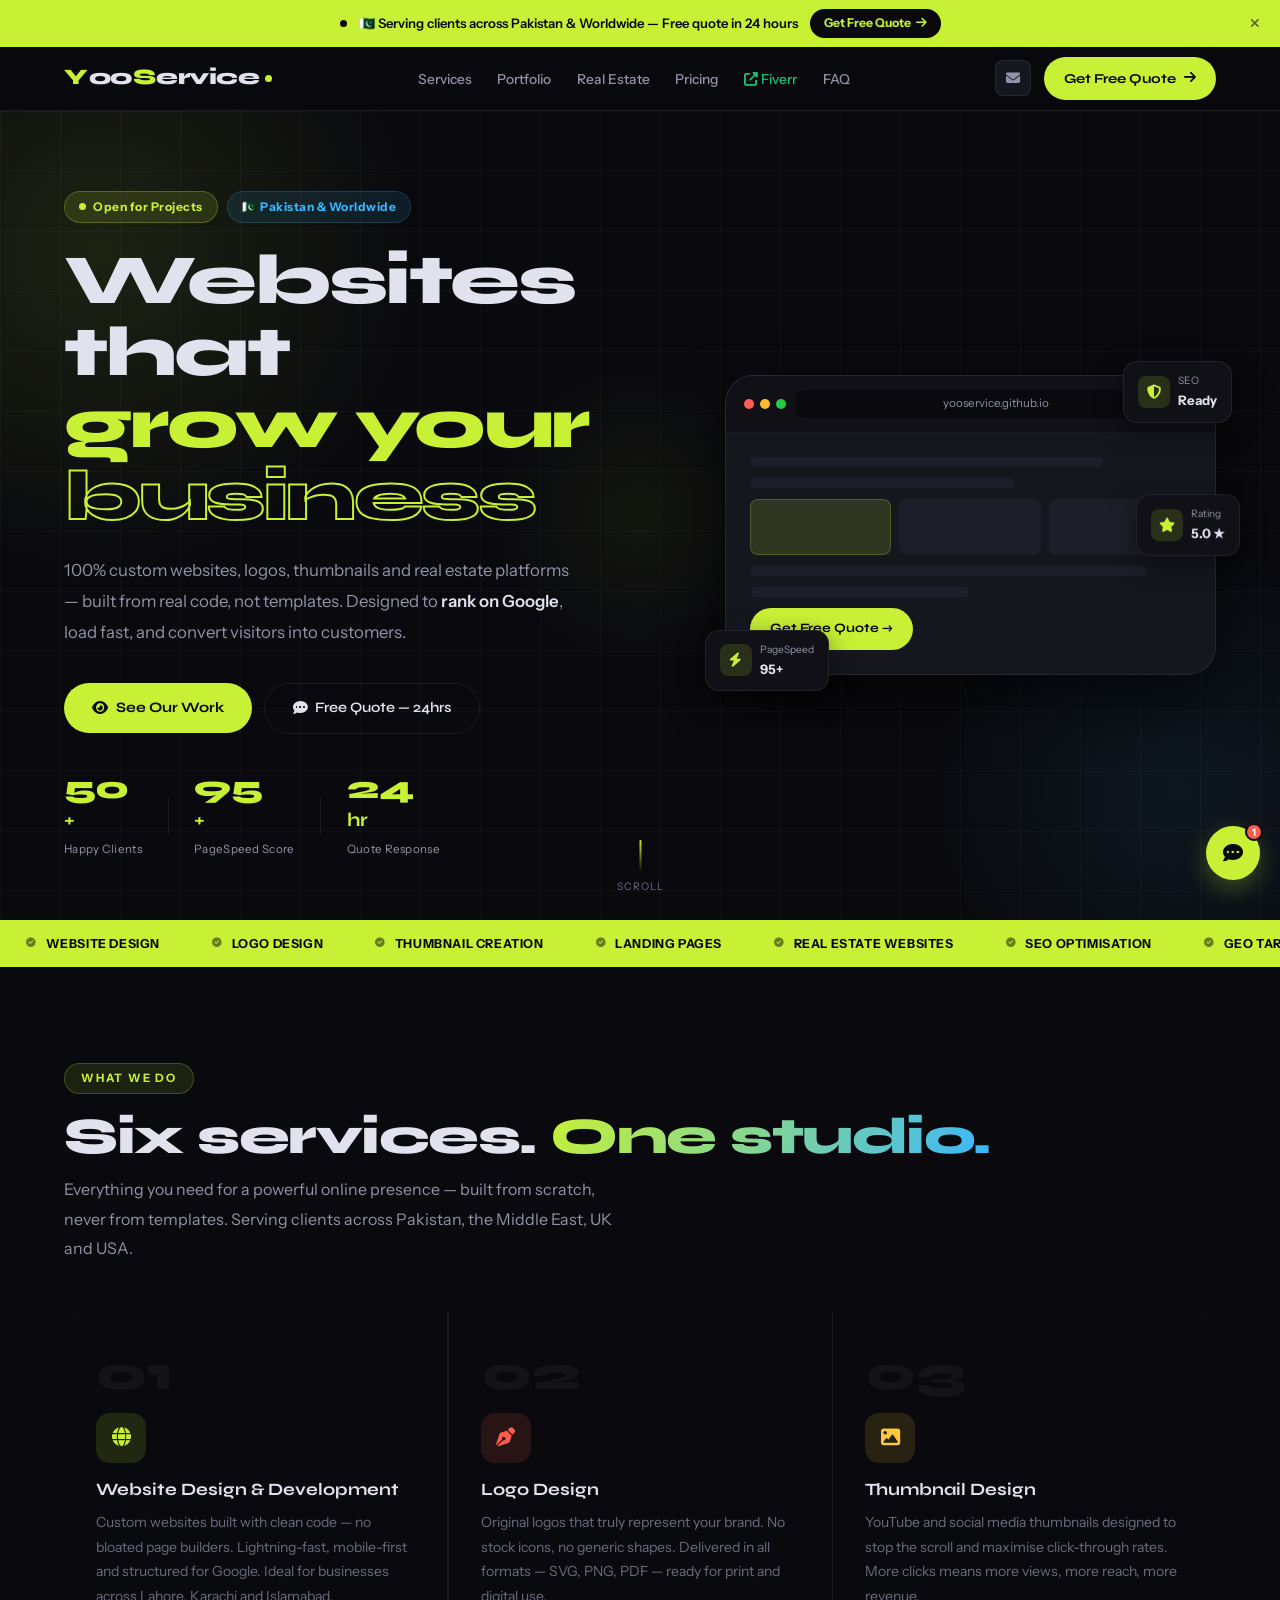
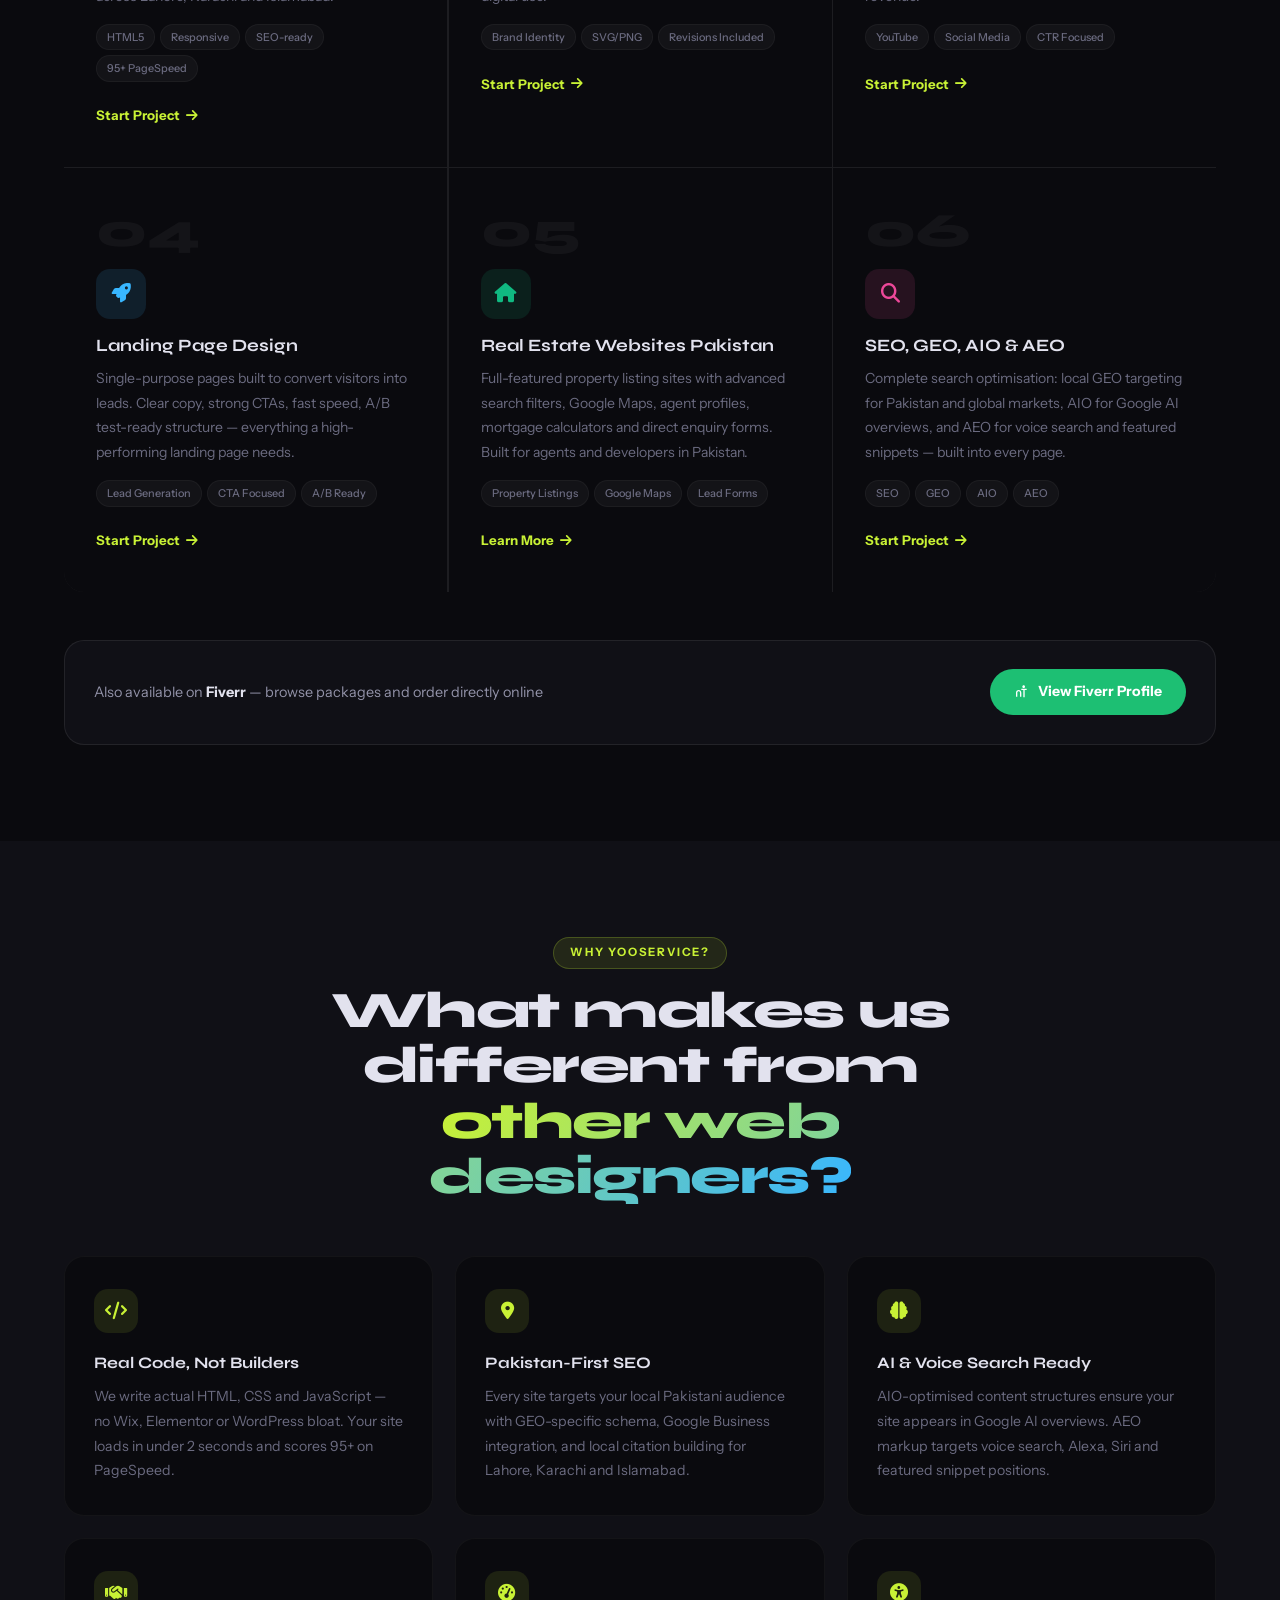
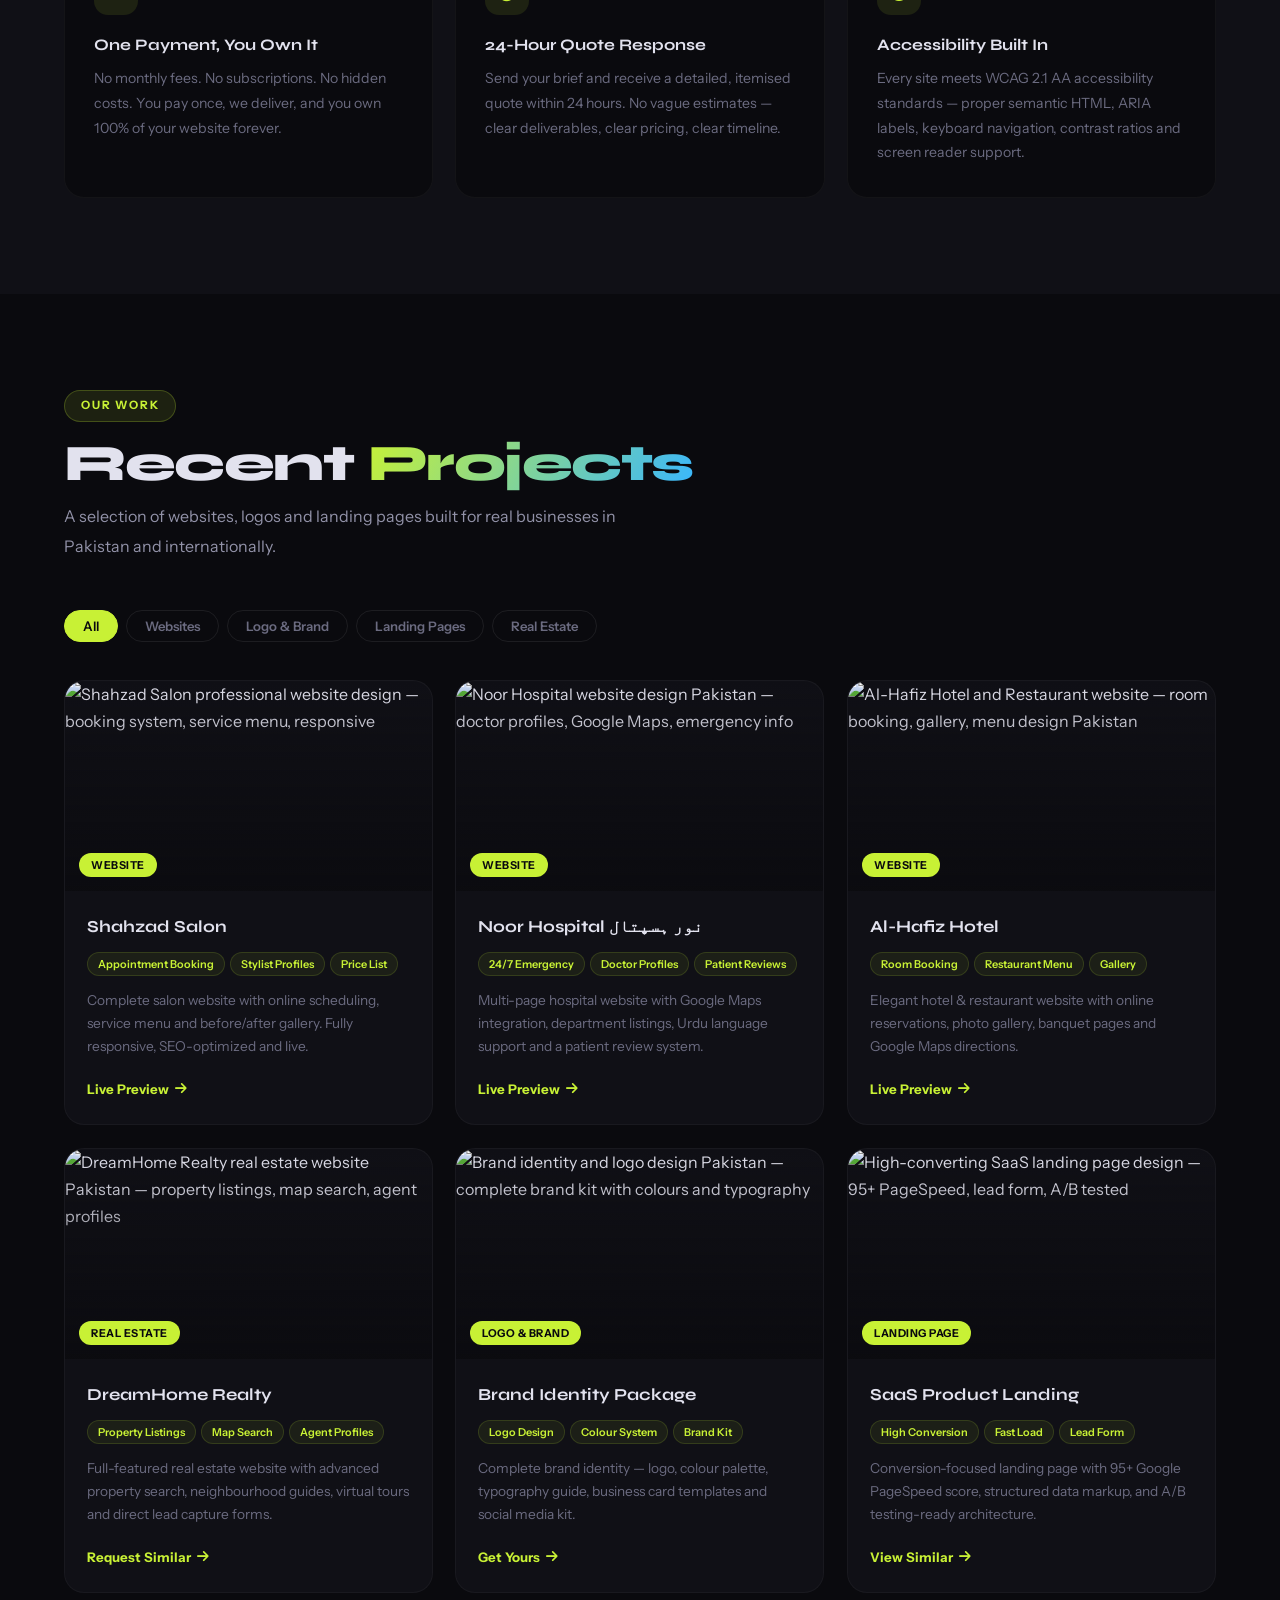
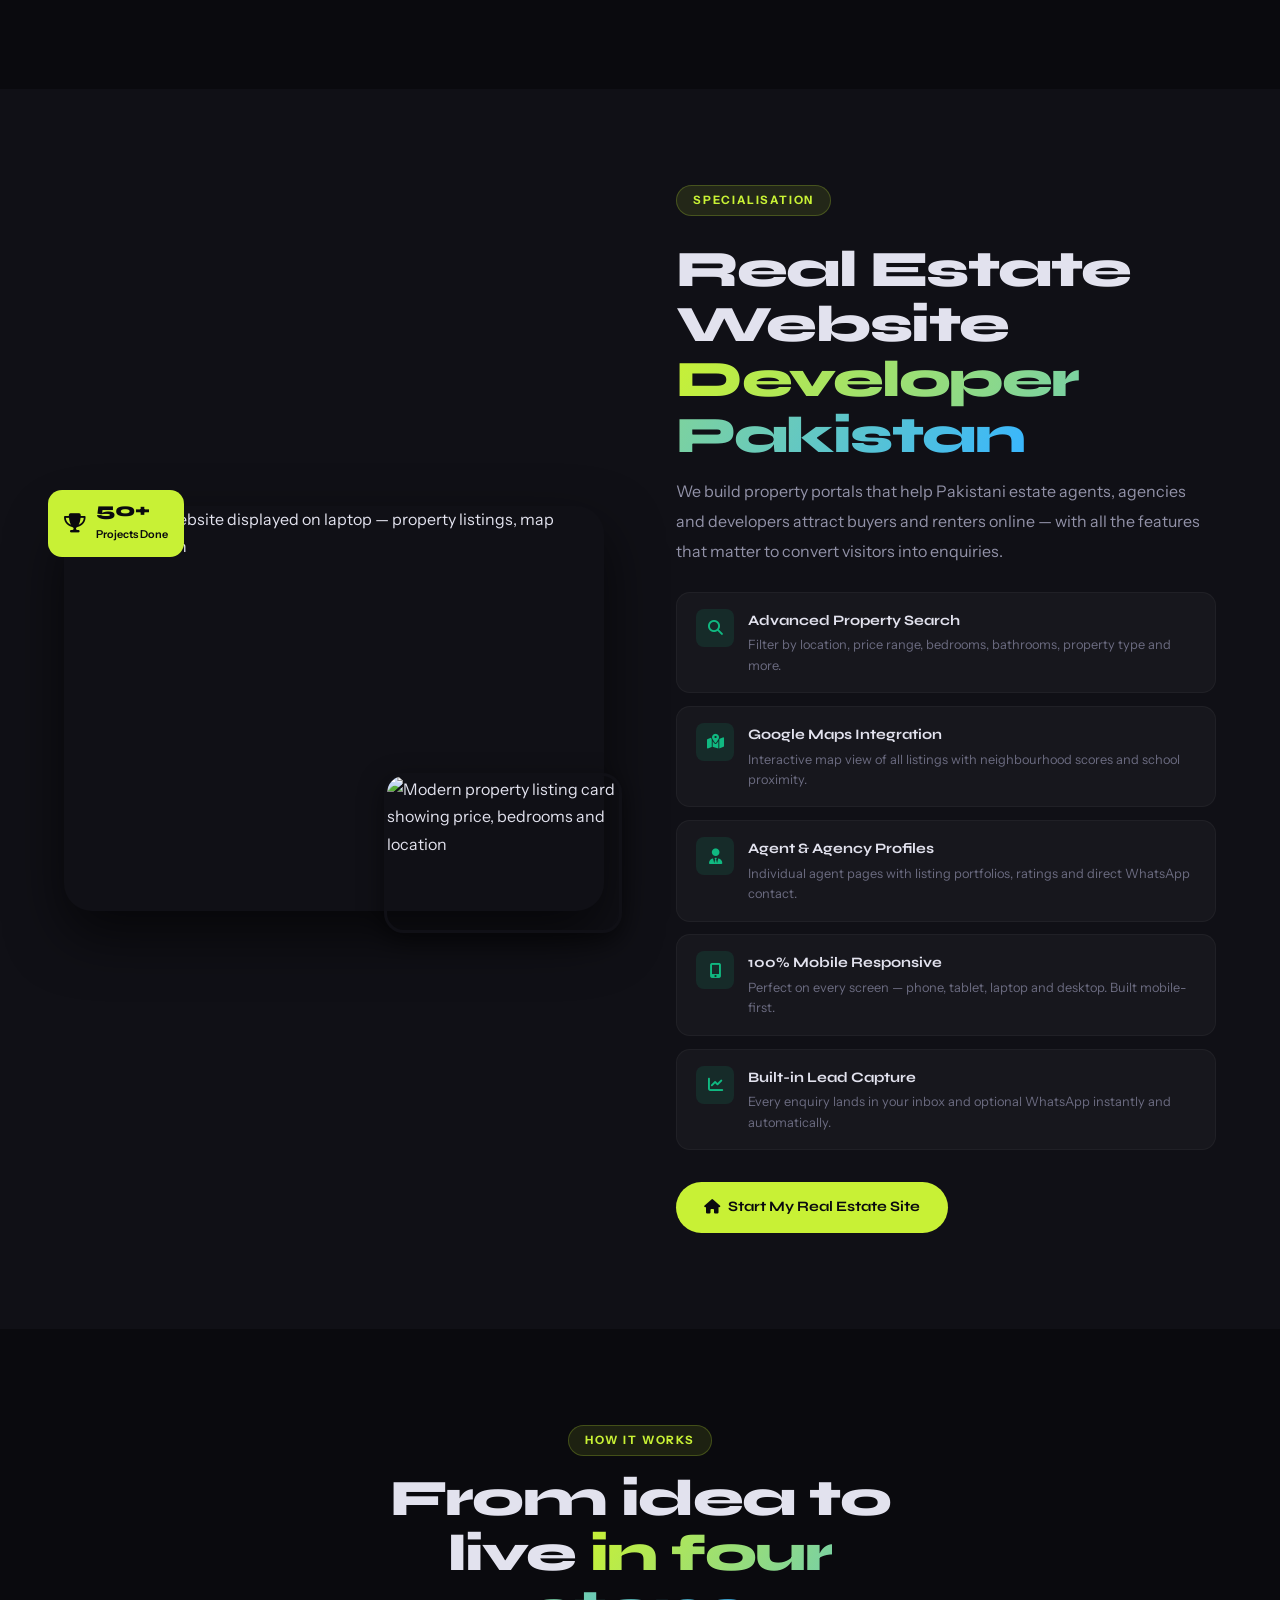
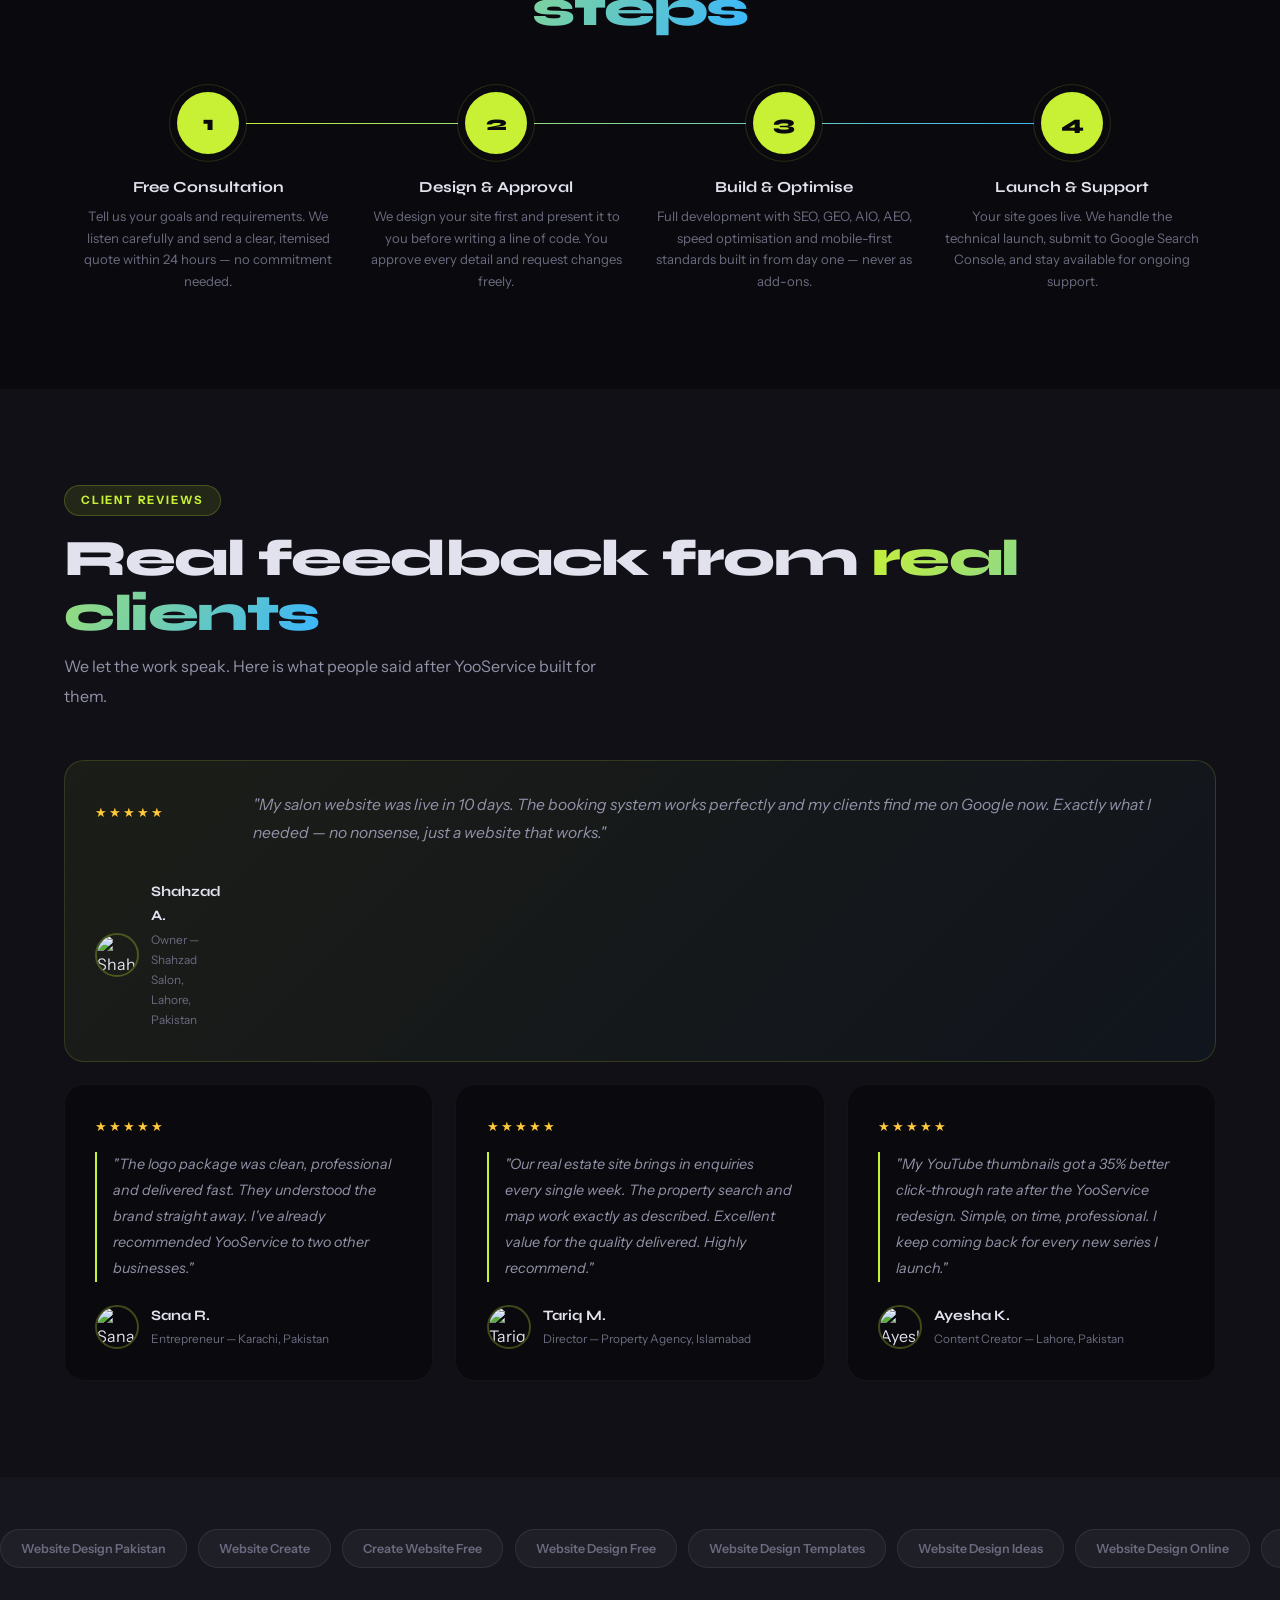
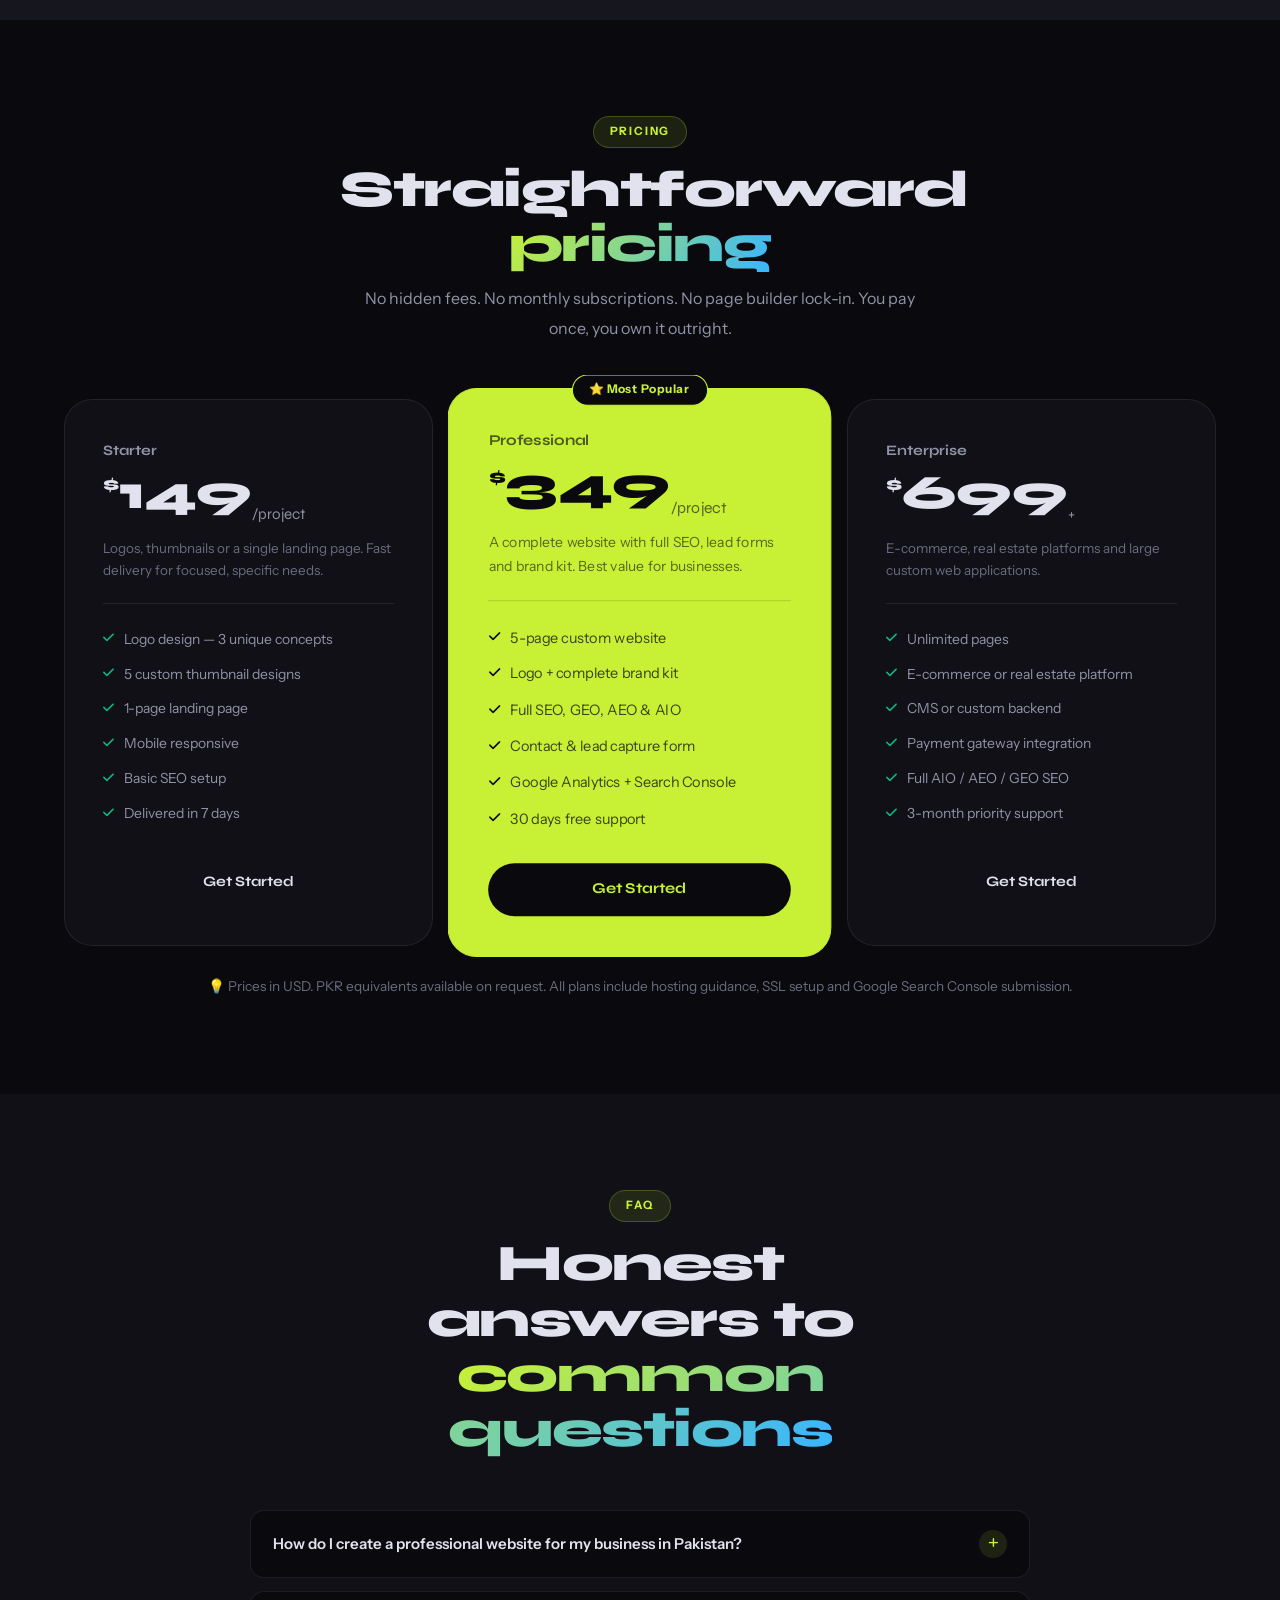
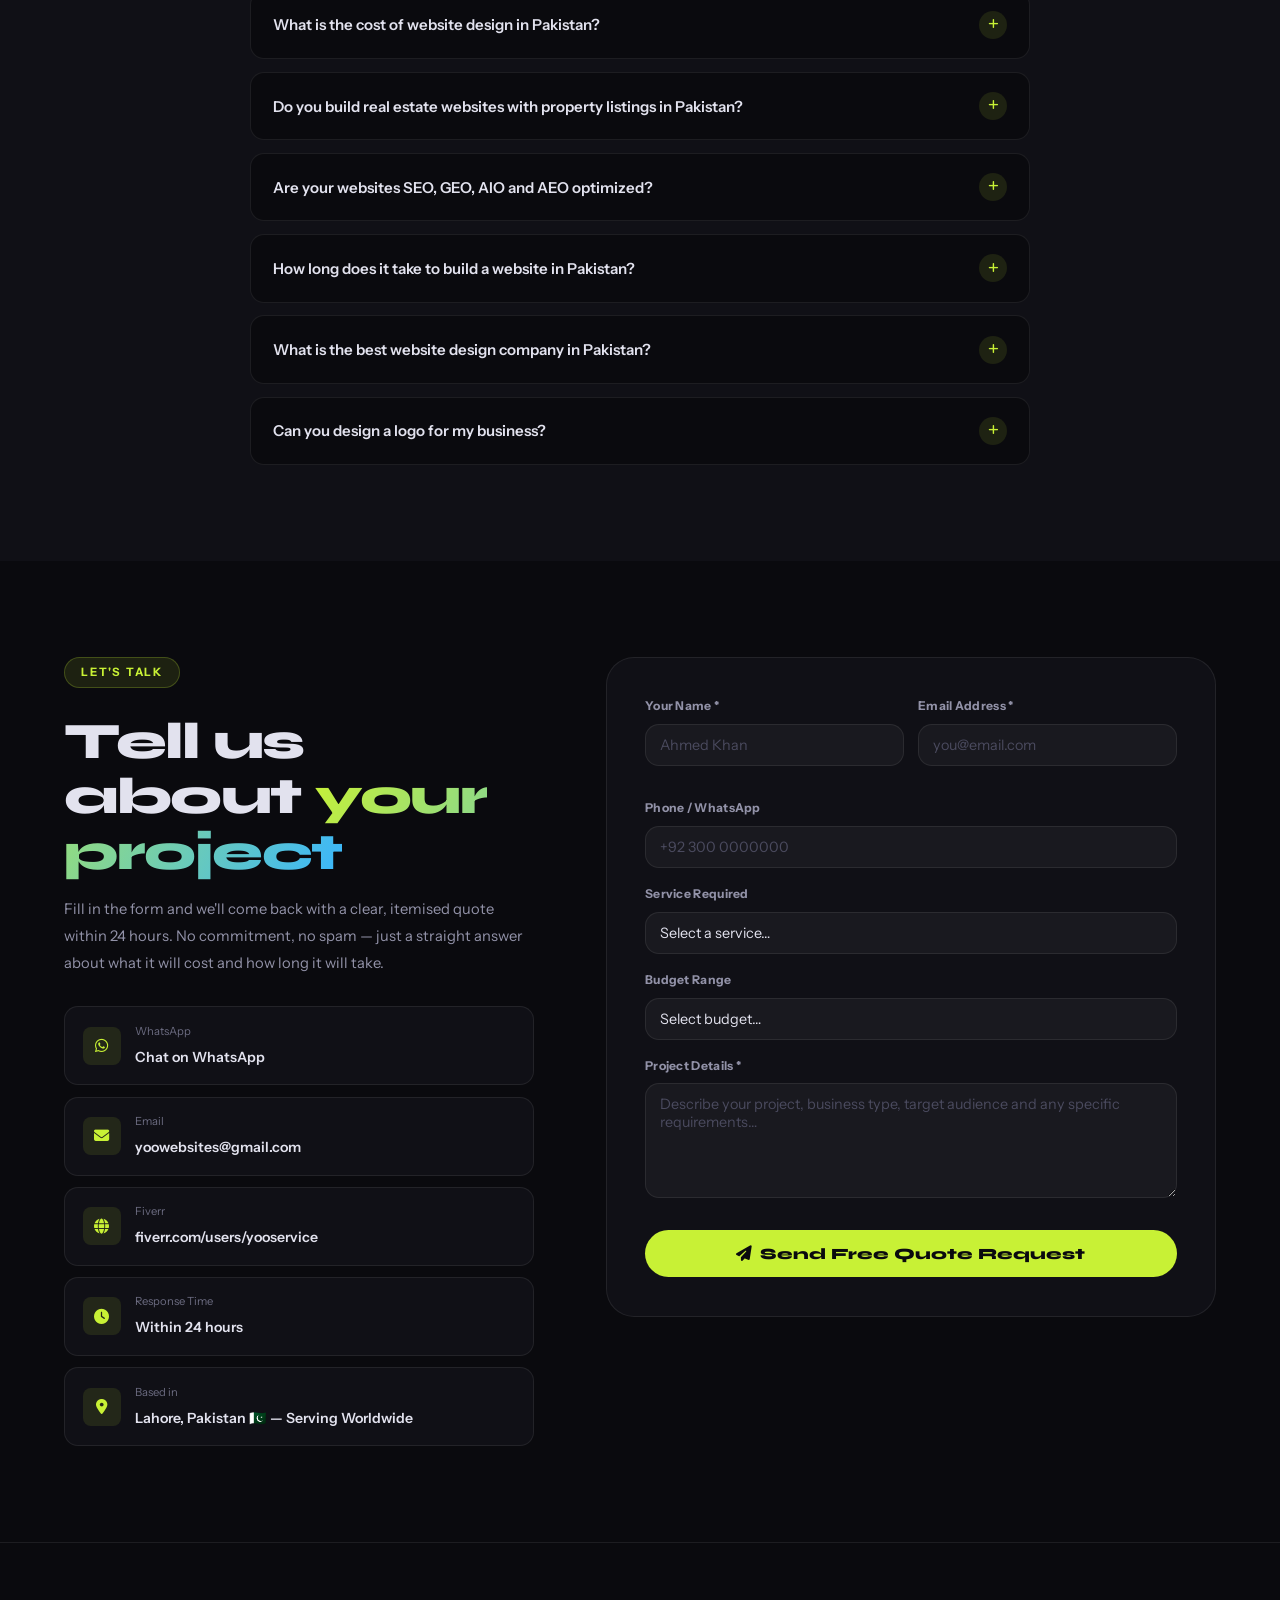
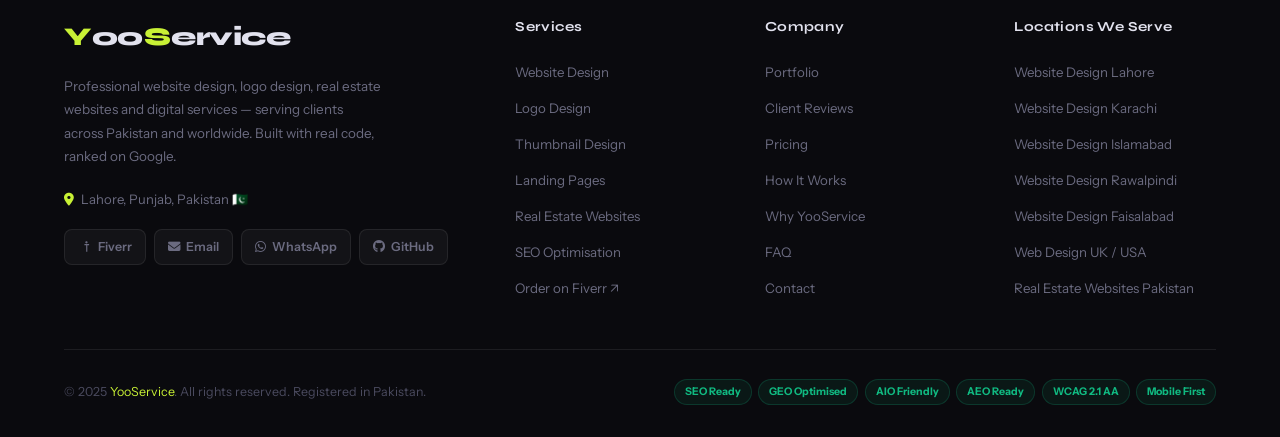
==== index.html @ f8520943 "Add files via upload" ====
<!DOCTYPE html>
<html lang="en" dir="ltr" prefix="og: https://ogp.me/ns#">
<head>
<meta charset="UTF-8"/>
<meta name="viewport" content="width=device-width,initial-scale=1.0,viewport-fit=cover"/>
<meta http-equiv="X-UA-Compatible" content="IE=edge"/>
<meta http-equiv="Content-Security-Policy" content="upgrade-insecure-requests"/>

<!-- ═══ PRIMARY SEO ═══ -->
<title>YooService | Website Design, Logo Design & Real Estate Websites Pakistan</title>
<meta name="title" content="YooService | Website Design, Logo Design & Real Estate Websites Pakistan"/>
<meta name="description" content="YooService builds 100% custom websites, logos, thumbnails, landing pages and real estate platforms in Pakistan. SEO-ready, mobile-first, Google PageSpeed 95+. Free quote within 24 hours."/>
<meta name="keywords" content="website design Pakistan,website design Lahore,website design Karachi,website design Islamabad,logo design Pakistan,real estate website developer Pakistan,landing page design,thumbnail design,SEO services Pakistan,GEO targeting,AEO optimization,AIO content,web developer Pakistan,affordable website design,professional website Pakistan,create website Pakistan"/>
<meta name="robots" content="index,follow,max-image-preview:large,max-snippet:-1,max-video-preview:-1"/>
<meta name="author" content="YooService"/>
<meta name="publisher" content="YooService"/>
<meta name="theme-color" content="#0a0a0e"/>
<meta name="color-scheme" content="dark"/>
<meta name="rating" content="general"/>
<meta name="revisit-after" content="7 days"/>
<meta name="language" content="English"/>
<meta name="copyright" content="YooService 2025"/>
<meta name="category" content="Web Design, Digital Services"/>
<meta name="classification" content="Business"/>
<meta name="coverage" content="Worldwide"/>
<meta name="distribution" content="Global"/>
<meta name="target" content="all"/>
<meta name="HandheldFriendly" content="True"/>
<meta name="MobileOptimized" content="320"/>

<!-- ═══ GEO META ═══ -->
<meta name="geo.region" content="PK-PB"/>
<meta name="geo.placename" content="Lahore, Punjab, Pakistan"/>
<meta name="geo.position" content="31.5204;74.3587"/>
<meta name="ICBM" content="31.5204,74.3587"/>
<meta name="DC.title" content="YooService — Website Design & Digital Services Pakistan"/>

<!-- ═══ CANONICAL & HREFLANG ═══ -->
<link rel="canonical" href="https://yooservice.github.io/"/>
<link rel="alternate" hreflang="en" href="https://yooservice.github.io/"/>
<link rel="alternate" hreflang="x-default" href="https://yooservice.github.io/"/>

<!-- ═══ OPEN GRAPH ═══ -->
<meta property="og:type" content="website"/>
<meta property="og:url" content="https://yooservice.github.io/"/>
<meta property="og:site_name" content="YooService"/>
<meta property="og:title" content="YooService | Custom Website Design & Real Estate Websites Pakistan"/>
<meta property="og:description" content="100% custom websites, logos, landing pages and real estate platforms. SEO + GEO + AIO + AEO ready. Trusted by 50+ clients across Pakistan & worldwide. Free quote in 24 hrs."/>
<meta property="og:image" content="https://yooservice.github.io/img/og-image.jpg"/>
<meta property="og:image:width" content="1200"/>
<meta property="og:image:height" content="630"/>
<meta property="og:image:alt" content="YooService — Professional Web Design Pakistan"/>
<meta property="og:locale" content="en_US"/>
<meta property="og:locale:alternate" content="ur_PK"/>

<!-- ═══ TWITTER CARD ═══ -->
<meta name="twitter:card" content="summary_large_image"/>
<meta name="twitter:site" content="@yooservice"/>
<meta name="twitter:creator" content="@yooservice"/>
<meta name="twitter:title" content="YooService | Website & Logo Design Pakistan"/>
<meta name="twitter:description" content="100% custom websites, logos, real estate platforms. SEO-ready, mobile-first, fast. Free quote in 24 hrs."/>
<meta name="twitter:image" content="https://yooservice.github.io/img/og-image.jpg"/>

<!-- ═══ PWA / MANIFEST ═══ -->
<link rel="manifest" href="manifest.json"/>
<link rel="apple-touch-icon" href="img/icon-192.png"/>
<meta name="apple-mobile-web-app-capable" content="yes"/>
<meta name="apple-mobile-web-app-status-bar-style" content="black-translucent"/>
<meta name="apple-mobile-web-app-title" content="YooService"/>
<meta name="application-name" content="YooService"/>
<meta name="msapplication-TileColor" content="#0a0a0e"/>
<meta name="msapplication-TileImage" content="img/icon-192.png"/>

<!-- ═══ STRUCTURED DATA (JSON-LD) ═══ -->
<script type="application/ld+json">
{
  "@context": "https://schema.org",
  "@graph": [
    {
      "@type": "WebSite",
      "@id": "https://yooservice.github.io/#website",
      "url": "https://yooservice.github.io/",
      "name": "YooService",
      "description": "Professional website design, logo design, real estate websites and SEO services in Pakistan",
      "inLanguage": ["en", "ur"],
      "potentialAction": {
        "@type": "SearchAction",
        "target": {
          "@type": "EntryPoint",
          "urlTemplate": "https://yooservice.github.io/?s={search_term_string}"
        },
        "query-input": "required name=search_term_string"
      }
    },
    {
      "@type": "LocalBusiness",
      "@id": "https://yooservice.github.io/#business",
      "name": "YooService",
      "alternateName": "Yoo Service Web Design",
      "url": "https://yooservice.github.io/",
      "logo": "https://yooservice.github.io/img/logo.png",
      "image": "https://yooservice.github.io/img/og-image.jpg",
      "description": "YooService provides professional website design, logo design, thumbnail creation, landing pages, and real estate website development in Pakistan and worldwide.",
      "telephone": "+92-310-4515679",
      "email": "yoowebsites@gmail.com",
      "foundingDate": "2022",
      "numberOfEmployees": {"@type": "QuantitativeValue", "value": 5},
      "priceRange": "$$",
      "currenciesAccepted": "PKR, USD",
      "paymentAccepted": "Cash, Bank Transfer, JazzCash, EasyPaisa, PayPal",
      "address": {
        "@type": "PostalAddress",
        "addressLocality": "Lahore",
        "addressRegion": "Punjab",
        "addressCountry": "PK",
        "postalCode": "54000"
      },
      "geo": {
        "@type": "GeoCoordinates",
        "latitude": 31.5204,
        "longitude": 74.3587
      },
      "areaServed": [
        {"@type": "City", "name": "Lahore"},
        {"@type": "City", "name": "Karachi"},
        {"@type": "City", "name": "Islamabad"},
        {"@type": "Country", "name": "Pakistan"},
        {"@type": "Place", "name": "Worldwide"}
      ],
      "hasOfferCatalog": {
        "@type": "OfferCatalog",
        "name": "Web Design Services",
        "itemListElement": [
          {"@type": "Offer", "itemOffered": {"@type": "Service", "name": "Website Design & Development"}, "price": "149", "priceCurrency": "USD"},
          {"@type": "Offer", "itemOffered": {"@type": "Service", "name": "Logo Design"}, "price": "49", "priceCurrency": "USD"},
          {"@type": "Offer", "itemOffered": {"@type": "Service", "name": "Real Estate Website"}, "price": "699", "priceCurrency": "USD"},
          {"@type": "Offer", "itemOffered": {"@type": "Service", "name": "Landing Page Design"}, "price": "149", "priceCurrency": "USD"}
        ]
      },
      "sameAs": [
        "https://www.fiverr.com/users/yooservice",
        "https://yooservice.github.io/"
      ],
      "openingHoursSpecification": [
        {
          "@type": "OpeningHoursSpecification",
          "dayOfWeek": ["Monday","Tuesday","Wednesday","Thursday","Friday","Saturday"],
          "opens": "09:00",
          "closes": "22:00"
        }
      ],
      "aggregateRating": {
        "@type": "AggregateRating",
        "ratingValue": "5.0",
        "reviewCount": "50",
        "bestRating": "5",
        "worstRating": "1"
      }
    },
    {
      "@type": "ProfessionalService",
      "@id": "https://yooservice.github.io/#service",
      "name": "YooService Digital Studio",
      "serviceType": ["Website Design","Logo Design","SEO","Real Estate Websites","Landing Pages"],
      "provider": {"@id": "https://yooservice.github.io/#business"},
      "areaServed": "Worldwide"
    },
    {
      "@type": "FAQPage",
      "@id": "https://yooservice.github.io/#faq",
      "mainEntity": [
        {
          "@type": "Question",
          "name": "How do I create a professional website for my business in Pakistan?",
          "acceptedAnswer": {
            "@type": "Answer",
            "text": "Contact YooService with your project details. We send a free quote within 24 hours, design your site first, then build it once you approve. We build 100% custom websites — no page builders, no templates — with SEO, mobile responsiveness, and Google PageSpeed scores above 95."
          }
        },
        {
          "@type": "Question",
          "name": "What is the cost of website design in Pakistan?",
          "acceptedAnswer": {
            "@type": "Answer",
            "text": "Website design in Pakistan at YooService starts from $149 (approx PKR 40,000) for landing pages and logos. Full professional websites start from $349. Real estate and e-commerce platforms from $699. All prices are one-time — no monthly fees, no hidden charges."
          }
        },
        {
          "@type": "Question",
          "name": "Do you build real estate websites with property listings?",
          "acceptedAnswer": {
            "@type": "Answer",
            "text": "Yes. YooService specialises in real estate websites with advanced property search, Google Maps integration, agent profiles, virtual tour links, price calculators, and lead capture forms. Perfect for property agents, agencies and developers in Pakistan and worldwide."
          }
        },
        {
          "@type": "Question",
          "name": "Are your websites SEO, GEO, AIO and AEO optimized?",
          "acceptedAnswer": {
            "@type": "Answer",
            "text": "Every site includes complete meta tags, Schema.org structured data, XML sitemaps, GEO targeting for local Pakistani and international audiences, AIO optimization for Google AI overviews, and AEO for voice search and featured snippets. Built-in, not added as a paid extra."
          }
        },
        {
          "@type": "Question",
          "name": "How long does it take to build a website in Pakistan?",
          "acceptedAnswer": {
            "@type": "Answer",
            "text": "Logos and landing pages: 5–7 days. Full custom websites: 2–3 weeks. Real estate and e-commerce platforms: 3–6 weeks. We always provide a clear delivery timeline before starting and stick to it."
          }
        },
        {
          "@type": "Question",
          "name": "What is the best website design company in Pakistan?",
          "acceptedAnswer": {
            "@type": "Answer",
            "text": "YooService is a top-rated web design studio in Pakistan trusted by 50+ clients. We build 100% custom websites with real code — no Wix, WordPress, or page builders. Every project includes SEO, mobile optimization, and a 95+ Google PageSpeed score."
          }
        },
        {
          "@type": "Question",
          "name": "Can you design a logo for my business?",
          "acceptedAnswer": {
            "@type": "Answer",
            "text": "Yes. YooService designs original logos tailored to your business — no stock icons, no generic shapes. You receive 3 unique concepts, unlimited revisions, and final files in SVG, PNG, PDF and all required formats."
          }
        }
      ]
    },
    {
      "@type": "BreadcrumbList",
      "itemListElement": [
        {"@type": "ListItem", "position": 1, "name": "Home", "item": "https://yooservice.github.io/"},
        {"@type": "ListItem", "position": 2, "name": "Services", "item": "https://yooservice.github.io/#services"},
        {"@type": "ListItem", "position": 3, "name": "Portfolio", "item": "https://yooservice.github.io/#portfolio"},
        {"@type": "ListItem", "position": 4, "name": "Pricing", "item": "https://yooservice.github.io/#pricing"},
        {"@type": "ListItem", "position": 5, "name": "Contact", "item": "https://yooservice.github.io/#contact"}
      ]
    }
  ]
}
</script>

<!-- ═══ GOOGLE ANALYTICS (GA4) ═══ -->
<script async src="https://www.googletagmanager.com/gtag/js?id=G-XXXXXXXXXX"></script>
<script>
  window.dataLayer = window.dataLayer || [];
  function gtag(){dataLayer.push(arguments);}
  gtag('js', new Date());
  gtag('config', 'G-XXXXXXXXXX', {
    page_title: document.title,
    page_location: window.location.href,
    send_page_view: true
  });
</script>

<!-- ═══ PRECONNECT / RESOURCE HINTS ═══ -->
<link rel="preconnect" href="https://fonts.googleapis.com"/>
<link rel="preconnect" href="https://fonts.gstatic.com" crossorigin/>
<link rel="preconnect" href="https://cdnjs.cloudflare.com"/>
<link rel="dns-prefetch" href="https://formspree.io"/>
<link rel="dns-prefetch" href="https://www.google-analytics.com"/>

<!-- ═══ FONTS ═══ -->
<link href="https://fonts.googleapis.com/css2?family=Syne:wght@600;700;800;900&family=Instrument+Sans:ital,wght@0,400;0,500;0,600;0,700;1,400&display=swap" rel="stylesheet"/>
<link rel="stylesheet" href="https://cdnjs.cloudflare.com/ajax/libs/font-awesome/6.5.0/css/all.min.css" media="print" onload="this.media='all'" crossorigin="anonymous"/>
<noscript><link rel="stylesheet" href="https://cdnjs.cloudflare.com/ajax/libs/font-awesome/6.5.0/css/all.min.css"/></noscript>

<!-- ═══ STYLESHEET ═══ -->
<link rel="stylesheet" href="style.css"/>
</head>

<body>
<!-- ══════════════════════════════════════════
     SKIP LINK (Accessibility WCAG 2.1)
══════════════════════════════════════════ -->
<a href="#main-content" class="skip-link">Skip to main content</a>

<!-- ══════════════════════════════════════════
     ANNOUNCEMENT BAR
══════════════════════════════════════════ -->
<div id="announcement" role="banner" aria-label="Announcement">
  <div class="ann-inner">
    <span class="ann-dot" aria-hidden="true"></span>
    <span>🇵🇰 Serving clients across Pakistan &amp; Worldwide — Free quote in 24 hours</span>
    <a href="#contact" class="ann-cta" aria-label="Get your free quote now">Get Free Quote <i class="fas fa-arrow-right" aria-hidden="true"></i></a>
    <button class="ann-close" id="ann-close" aria-label="Close announcement"><i class="fas fa-times"></i></button>
  </div>
</div>

<!-- ══════════════════════════════════════════
     NAVIGATION
══════════════════════════════════════════ -->
<nav id="nav" role="navigation" aria-label="Main navigation">
  <div class="nav-inner">
    <a href="https://yooservice.github.io/" class="nav-brand" aria-label="YooService home">
      <span class="brand-y">Y</span><span class="brand-oo">oo</span><span class="brand-s">S</span><span class="brand-ervice">ervice</span>
      <span class="brand-pulse" aria-hidden="true"></span>
    </a>

    <ul class="nav-links" role="list">
      <li><a href="#services" aria-label="Our services">Services</a></li>
      <li><a href="#portfolio" aria-label="View our portfolio">Portfolio</a></li>
      <li><a href="#re" aria-label="Real estate websites">Real Estate</a></li>
      <li><a href="#pricing" aria-label="View pricing plans">Pricing</a></li>
      <li>
        <a href="https://www.fiverr.com/users/yooservice" target="_blank" rel="noopener noreferrer" aria-label="View Fiverr profile — opens in new tab" class="nav-fiverr">
          <i class="fas fa-external-link-alt" aria-hidden="true"></i> Fiverr
        </a>
      </li>
      <li><a href="#faq" aria-label="Frequently asked questions">FAQ</a></li>
    </ul>

    <div class="nav-actions">
      <a href="mailto:yoowebsites@gmail.com" class="nav-email" aria-label="Email us">
        <i class="fas fa-envelope" aria-hidden="true"></i>
      </a>
      <a href="#contact" class="btn-primary nav-cta" aria-label="Get a free quote">
        Get Free Quote <i class="fas fa-arrow-right" aria-hidden="true"></i>
      </a>
      <button class="ham" id="ham" aria-label="Open navigation menu" aria-expanded="false" aria-controls="mob-nav">
        <span></span><span></span><span></span>
      </button>
    </div>
  </div>
</nav>

<!-- Mobile Nav -->
<div class="mob-nav" id="mob-nav" role="navigation" aria-label="Mobile navigation" aria-hidden="true">
  <ul role="list">
    <li><a href="#services" onclick="closeMob()">Services</a></li>
    <li><a href="#portfolio" onclick="closeMob()">Portfolio</a></li>
    <li><a href="#re" onclick="closeMob()">Real Estate</a></li>
    <li><a href="#pricing" onclick="closeMob()">Pricing</a></li>
    <li><a href="https://www.fiverr.com/users/yooservice" target="_blank" rel="noopener" onclick="closeMob()">Fiverr Profile <i class="fas fa-external-link-alt"></i></a></li>
    <li><a href="#faq" onclick="closeMob()">FAQ</a></li>
    <li><a href="#contact" onclick="closeMob()" class="mob-cta">Get Free Quote →</a></li>
  </ul>
</div>

<main id="main-content">

<!-- ══════════════════════════════════════════
     HERO SECTION
══════════════════════════════════════════ -->
<section id="hero" aria-label="Hero — YooService Professional Web Design Pakistan">
  <div class="hero-bg" aria-hidden="true">
    <div class="hero-grid"></div>
    <div class="hero-blob1"></div>
    <div class="hero-blob2"></div>
    <div class="hero-blob3"></div>
  </div>

  <div class="hero-inner container">
    <div class="hero-content">
      <div class="hero-badges" aria-label="Trust indicators">
        <span class="badge badge-live"><span class="live-dot" aria-hidden="true"></span>Open for Projects</span>
        <span class="badge badge-pk">🇵🇰 Pakistan & Worldwide</span>
      </div>

      <h1 class="hero-h1">
        Websites that<br/>
        <span class="h1-accent">grow your</span><br/>
        <span class="h1-outline">business</span>
      </h1>

      <p class="hero-sub">
        100% custom websites, logos, thumbnails and real estate platforms — built from real code, not templates.
        Designed to <strong>rank on Google</strong>, load fast, and convert visitors into customers.
      </p>

      <div class="hero-btns" role="group" aria-label="Primary actions">
        <a href="#portfolio" class="btn-primary" aria-label="View our work and portfolio">
          <i class="fas fa-eye" aria-hidden="true"></i> See Our Work
        </a>
        <a href="#contact" class="btn-outline" aria-label="Request a free project quote">
          <i class="fas fa-comment-dots" aria-hidden="true"></i> Free Quote — 24hrs
        </a>
      </div>

      <div class="hero-stats" role="list" aria-label="Key statistics">
        <div class="stat-item" role="listitem">
          <span class="stat-num" data-count="50">0</span><span class="stat-suf">+</span>
          <span class="stat-lbl">Happy Clients</span>
        </div>
        <div class="stat-div" aria-hidden="true"></div>
        <div class="stat-item" role="listitem">
          <span class="stat-num" data-count="95">0</span><span class="stat-suf">+</span>
          <span class="stat-lbl">PageSpeed Score</span>
        </div>
        <div class="stat-div" aria-hidden="true"></div>
        <div class="stat-item" role="listitem">
          <span class="stat-num" data-count="24">0</span><span class="stat-suf">hr</span>
          <span class="stat-lbl">Quote Response</span>
        </div>
      </div>
    </div>

    <div class="hero-visual" aria-hidden="true">
      <div class="hero-card-main">
        <div class="hc-header">
          <div class="hc-dots"><span></span><span></span><span></span></div>
          <span class="hc-url">yooservice.github.io</span>
        </div>
        <div class="hc-body">
          <div class="hc-line w80"></div>
          <div class="hc-line w60"></div>
          <div class="hc-grid">
            <div class="hc-block accent"></div>
            <div class="hc-block"></div>
            <div class="hc-block"></div>
          </div>
          <div class="hc-line w90"></div>
          <div class="hc-line w50"></div>
          <div class="hc-btn-mock">Get Free Quote →</div>
        </div>
      </div>
      <div class="hero-badge-float b1">
        <i class="fas fa-bolt"></i>
        <div><small>PageSpeed</small><strong>95+</strong></div>
      </div>
      <div class="hero-badge-float b2">
        <i class="fas fa-shield-alt"></i>
        <div><small>SEO</small><strong>Ready</strong></div>
      </div>
      <div class="hero-badge-float b3">
        <i class="fas fa-star"></i>
        <div><small>Rating</small><strong>5.0 ★</strong></div>
      </div>
    </div>
  </div>

  <!-- Scroll indicator -->
  <div class="scroll-hint" aria-hidden="true">
    <span></span>
    <small>Scroll</small>
  </div>
</section>

<!-- ══════════════════════════════════════════
     TRUSTED BY / MARQUEE STRIP
══════════════════════════════════════════ -->
<div class="strip" aria-hidden="true" role="marquee">
  <div class="strip-track">
    <span class="strip-item"><i class="fas fa-check-circle"></i>Website Design</span>
    <span class="strip-item"><i class="fas fa-check-circle"></i>Logo Design</span>
    <span class="strip-item"><i class="fas fa-check-circle"></i>Thumbnail Creation</span>
    <span class="strip-item"><i class="fas fa-check-circle"></i>Landing Pages</span>
    <span class="strip-item"><i class="fas fa-check-circle"></i>Real Estate Websites</span>
    <span class="strip-item"><i class="fas fa-check-circle"></i>SEO Optimisation</span>
    <span class="strip-item"><i class="fas fa-check-circle"></i>GEO Targeting</span>
    <span class="strip-item"><i class="fas fa-check-circle"></i>AIO &amp; AEO Ready</span>
    <span class="strip-item"><i class="fas fa-check-circle"></i>Mobile First</span>
    <span class="strip-item"><i class="fas fa-check-circle"></i>Pakistan &amp; Worldwide</span>
    <!-- duplicate for loop -->
    <span class="strip-item"><i class="fas fa-check-circle"></i>Website Design</span>
    <span class="strip-item"><i class="fas fa-check-circle"></i>Logo Design</span>
    <span class="strip-item"><i class="fas fa-check-circle"></i>Thumbnail Creation</span>
    <span class="strip-item"><i class="fas fa-check-circle"></i>Landing Pages</span>
    <span class="strip-item"><i class="fas fa-check-circle"></i>Real Estate Websites</span>
    <span class="strip-item"><i class="fas fa-check-circle"></i>SEO Optimisation</span>
    <span class="strip-item"><i class="fas fa-check-circle"></i>GEO Targeting</span>
    <span class="strip-item"><i class="fas fa-check-circle"></i>AIO &amp; AEO Ready</span>
    <span class="strip-item"><i class="fas fa-check-circle"></i>Mobile First</span>
    <span class="strip-item"><i class="fas fa-check-circle"></i>Pakistan &amp; Worldwide</span>
  </div>
</div>

<!-- ══════════════════════════════════════════
     SERVICES SECTION
══════════════════════════════════════════ -->
<section id="services" aria-labelledby="services-heading">
  <div class="container">
    <header class="sec-header rv">
      <div class="sec-tag">What We Do</div>
      <h2 id="services-heading" class="sec-h2">Six services. <span class="grad">One studio.</span></h2>
      <p class="sec-p">Everything you need for a powerful online presence — built from scratch, never from templates. Serving clients across Pakistan, the Middle East, UK and USA.</p>
    </header>

    <div class="svc-grid" role="list">

      <article class="svc-card rv d1" role="listitem" itemscope itemtype="https://schema.org/Service">
        <div class="svc-num" aria-hidden="true">01</div>
        <div class="svc-icon-wrap il" aria-hidden="true"><i class="fas fa-globe"></i></div>
        <h3 class="svc-title" itemprop="name">Website Design &amp; Development</h3>
        <p class="svc-desc" itemprop="description">Custom websites built with clean code — no bloated page builders. Lightning-fast, mobile-first and structured for Google. Ideal for businesses across Lahore, Karachi and Islamabad.</p>
        <div class="svc-tags" aria-label="Technologies used">
          <span>HTML5</span><span>Responsive</span><span>SEO-ready</span><span>95+ PageSpeed</span>
        </div>
        <div class="svc-cta">
          <a href="#contact" class="svc-link" aria-label="Get a website design quote">Start Project <i class="fas fa-arrow-right"></i></a>
        </div>
      </article>

      <article class="svc-card rv d2" role="listitem" itemscope itemtype="https://schema.org/Service">
        <div class="svc-num" aria-hidden="true">02</div>
        <div class="svc-icon-wrap ic" aria-hidden="true"><i class="fas fa-pen-nib"></i></div>
        <h3 class="svc-title" itemprop="name">Logo Design</h3>
        <p class="svc-desc" itemprop="description">Original logos that truly represent your brand. No stock icons, no generic shapes. Delivered in all formats — SVG, PNG, PDF — ready for print and digital use.</p>
        <div class="svc-tags" aria-label="Technologies used">
          <span>Brand Identity</span><span>SVG/PNG</span><span>Revisions Included</span>
        </div>
        <div class="svc-cta">
          <a href="#contact" class="svc-link" aria-label="Get a logo design quote">Start Project <i class="fas fa-arrow-right"></i></a>
        </div>
      </article>

      <article class="svc-card rv d3" role="listitem" itemscope itemtype="https://schema.org/Service">
        <div class="svc-num" aria-hidden="true">03</div>
        <div class="svc-icon-wrap ig" aria-hidden="true"><i class="fas fa-image"></i></div>
        <h3 class="svc-title" itemprop="name">Thumbnail Design</h3>
        <p class="svc-desc" itemprop="description">YouTube and social media thumbnails designed to stop the scroll and maximise click-through rates. More clicks means more views, more reach, more revenue.</p>
        <div class="svc-tags" aria-label="Technologies used">
          <span>YouTube</span><span>Social Media</span><span>CTR Focused</span>
        </div>
        <div class="svc-cta">
          <a href="#contact" class="svc-link" aria-label="Get thumbnail design quote">Start Project <i class="fas fa-arrow-right"></i></a>
        </div>
      </article>

      <article class="svc-card rv d1" role="listitem" itemscope itemtype="https://schema.org/Service">
        <div class="svc-num" aria-hidden="true">04</div>
        <div class="svc-icon-wrap is" aria-hidden="true"><i class="fas fa-rocket"></i></div>
        <h3 class="svc-title" itemprop="name">Landing Page Design</h3>
        <p class="svc-desc" itemprop="description">Single-purpose pages built to convert visitors into leads. Clear copy, strong CTAs, fast speed, A/B test-ready structure — everything a high-performing landing page needs.</p>
        <div class="svc-tags" aria-label="Technologies used">
          <span>Lead Generation</span><span>CTA Focused</span><span>A/B Ready</span>
        </div>
        <div class="svc-cta">
          <a href="#contact" class="svc-link" aria-label="Get a landing page design quote">Start Project <i class="fas fa-arrow-right"></i></a>
        </div>
      </article>

      <article class="svc-card rv d2" role="listitem" itemscope itemtype="https://schema.org/Service">
        <div class="svc-num" aria-hidden="true">05</div>
        <div class="svc-icon-wrap it" aria-hidden="true"><i class="fas fa-home"></i></div>
        <h3 class="svc-title" itemprop="name">Real Estate Websites Pakistan</h3>
        <p class="svc-desc" itemprop="description">Full-featured property listing sites with advanced search filters, Google Maps, agent profiles, mortgage calculators and direct enquiry forms. Built for agents and developers in Pakistan.</p>
        <div class="svc-tags" aria-label="Technologies used">
          <span>Property Listings</span><span>Google Maps</span><span>Lead Forms</span>
        </div>
        <div class="svc-cta">
          <a href="#re" class="svc-link" aria-label="Learn about real estate websites">Learn More <i class="fas fa-arrow-right"></i></a>
        </div>
      </article>

      <article class="svc-card rv d3" role="listitem" itemscope itemtype="https://schema.org/Service">
        <div class="svc-num" aria-hidden="true">06</div>
        <div class="svc-icon-wrap ip" aria-hidden="true"><i class="fas fa-search"></i></div>
        <h3 class="svc-title" itemprop="name">SEO, GEO, AIO &amp; AEO</h3>
        <p class="svc-desc" itemprop="description">Complete search optimisation: local GEO targeting for Pakistan and global markets, AIO for Google AI overviews, and AEO for voice search and featured snippets — built into every page.</p>
        <div class="svc-tags" aria-label="Technologies used">
          <span>SEO</span><span>GEO</span><span>AIO</span><span>AEO</span>
        </div>
        <div class="svc-cta">
          <a href="#contact" class="svc-link" aria-label="Get SEO optimization quote">Start Project <i class="fas fa-arrow-right"></i></a>
        </div>
      </article>

    </div>

    <!-- Fiverr CTA -->
    <div class="fiverr-cta rv" aria-label="Fiverr profile link">
      <p>Also available on <strong>Fiverr</strong> — browse packages and order directly online</p>
      <a href="https://www.fiverr.com/users/yooservice" target="_blank" rel="noopener noreferrer" class="btn-fiverr" aria-label="View YooService on Fiverr — opens in new tab">
        <svg width="16" height="16" viewBox="0 0 24 24" fill="currentColor" aria-hidden="true"><path d="M14.5 2C13.4 2 12.5 2.9 12.5 4S13.4 6 14.5 6 16.5 5.1 16.5 4 15.6 2 14.5 2M11 7v2h3v11h2V9h3V7h-8M7 9c-2.2 0-4 1.8-4 4v6h2v-6c0-1.1.9-2 2-2s2 .9 2 2v6h2v-6c0-2.2-1.8-4-4-4z"/></svg>
        View Fiverr Profile
      </a>
    </div>
  </div>
</section>

<!-- ══════════════════════════════════════════
     WHY CHOOSE US (AEO Block)
══════════════════════════════════════════ -->
<section id="why" aria-labelledby="why-heading">
  <div class="container">
    <header class="sec-header rv" style="text-align:center;max-width:620px;margin:0 auto 52px">
      <div class="sec-tag">Why YooService?</div>
      <h2 id="why-heading" class="sec-h2">What makes us different from <span class="grad">other web designers?</span></h2>
    </header>
    <div class="why-grid">
      <div class="why-card rv d1">
        <div class="why-icon" aria-hidden="true"><i class="fas fa-code"></i></div>
        <h3>Real Code, Not Builders</h3>
        <p>We write actual HTML, CSS and JavaScript — no Wix, Elementor or WordPress bloat. Your site loads in under 2 seconds and scores 95+ on PageSpeed.</p>
      </div>
      <div class="why-card rv d2">
        <div class="why-icon" aria-hidden="true"><i class="fas fa-map-marker-alt"></i></div>
        <h3>Pakistan-First SEO</h3>
        <p>Every site targets your local Pakistani audience with GEO-specific schema, Google Business integration, and local citation building for Lahore, Karachi and Islamabad.</p>
      </div>
      <div class="why-card rv d3">
        <div class="why-icon" aria-hidden="true"><i class="fas fa-brain"></i></div>
        <h3>AI &amp; Voice Search Ready</h3>
        <p>AIO-optimised content structures ensure your site appears in Google AI overviews. AEO markup targets voice search, Alexa, Siri and featured snippet positions.</p>
      </div>
      <div class="why-card rv d4">
        <div class="why-icon" aria-hidden="true"><i class="fas fa-handshake"></i></div>
        <h3>One Payment, You Own It</h3>
        <p>No monthly fees. No subscriptions. No hidden costs. You pay once, we deliver, and you own 100% of your website forever.</p>
      </div>
      <div class="why-card rv d2">
        <div class="why-icon" aria-hidden="true"><i class="fas fa-tachometer-alt"></i></div>
        <h3>24-Hour Quote Response</h3>
        <p>Send your brief and receive a detailed, itemised quote within 24 hours. No vague estimates — clear deliverables, clear pricing, clear timeline.</p>
      </div>
      <div class="why-card rv d3">
        <div class="why-icon" aria-hidden="true"><i class="fas fa-universal-access"></i></div>
        <h3>Accessibility Built In</h3>
        <p>Every site meets WCAG 2.1 AA accessibility standards — proper semantic HTML, ARIA labels, keyboard navigation, contrast ratios and screen reader support.</p>
      </div>
    </div>
  </div>
</section>

<!-- ══════════════════════════════════════════
     PORTFOLIO SECTION
══════════════════════════════════════════ -->
<section id="portfolio" aria-labelledby="portfolio-heading">
  <div class="container">
    <header class="sec-header rv">
      <div class="sec-tag">Our Work</div>
      <h2 id="portfolio-heading" class="sec-h2">Recent <span class="grad">Projects</span></h2>
      <p class="sec-p">A selection of websites, logos and landing pages built for real businesses in Pakistan and internationally.</p>
    </header>

    <div class="pf-filter rv d1" role="group" aria-label="Filter portfolio by category">
      <button class="pf-btn active" onclick="filterPF('all',this)" aria-pressed="true">All</button>
      <button class="pf-btn" onclick="filterPF('website',this)" aria-pressed="false">Websites</button>
      <button class="pf-btn" onclick="filterPF('logo',this)" aria-pressed="false">Logo &amp; Brand</button>
      <button class="pf-btn" onclick="filterPF('landing',this)" aria-pressed="false">Landing Pages</button>
      <button class="pf-btn" onclick="filterPF('realestate',this)" aria-pressed="false">Real Estate</button>
    </div>

    <div class="pf-grid rv d2" id="pf-grid" role="list">

      <article class="pf-card" data-cat="website" role="listitem" itemscope itemtype="https://schema.org/CreativeWork">
        <div class="pf-img">
          <img src="img/salon.png" alt="Shahzad Salon professional website design — booking system, service menu, responsive" width="680" height="220" loading="lazy" decoding="async"/>
          <div class="pf-overlay"><span class="pf-cat" itemprop="genre">Website</span></div>
        </div>
        <div class="pf-body">
          <h3 itemprop="name">Shahzad Salon</h3>
          <div class="pf-tags"><span>Appointment Booking</span><span>Stylist Profiles</span><span>Price List</span></div>
          <p itemprop="description">Complete salon website with online scheduling, service menu and before/after gallery. Fully responsive, SEO-optimized and live.</p>
          <a href="/salon" class="pf-link" aria-label="View Shahzad Salon live preview">Live Preview <i class="fas fa-arrow-right" aria-hidden="true"></i></a>
        </div>
      </article>

      <article class="pf-card" data-cat="website" role="listitem" itemscope itemtype="https://schema.org/CreativeWork">
        <div class="pf-img">
          <img src="img/hospital.png" alt="Noor Hospital website design Pakistan — doctor profiles, Google Maps, emergency info" width="680" height="220" loading="lazy" decoding="async"/>
          <div class="pf-overlay"><span class="pf-cat" itemprop="genre">Website</span></div>
        </div>
        <div class="pf-body">
          <h3 itemprop="name">Noor Hospital <span lang="ur">نور ہسپتال</span></h3>
          <div class="pf-tags"><span>24/7 Emergency</span><span>Doctor Profiles</span><span>Patient Reviews</span></div>
          <p itemprop="description">Multi-page hospital website with Google Maps integration, department listings, Urdu language support and a patient review system.</p>
          <a href="/noor" class="pf-link" aria-label="View Noor Hospital live preview">Live Preview <i class="fas fa-arrow-right" aria-hidden="true"></i></a>
        </div>
      </article>

      <article class="pf-card" data-cat="website" role="listitem" itemscope itemtype="https://schema.org/CreativeWork">
        <div class="pf-img">
          <img src="img/resturant.png" alt="Al-Hafiz Hotel and Restaurant website — room booking, gallery, menu design Pakistan" width="680" height="220" loading="lazy" decoding="async"/>
          <div class="pf-overlay"><span class="pf-cat" itemprop="genre">Website</span></div>
        </div>
        <div class="pf-body">
          <h3 itemprop="name">Al-Hafiz Hotel</h3>
          <div class="pf-tags"><span>Room Booking</span><span>Restaurant Menu</span><span>Gallery</span></div>
          <p itemprop="description">Elegant hotel &amp; restaurant website with online reservations, photo gallery, banquet pages and Google Maps directions.</p>
          <a href="/alhafiz" class="pf-link" aria-label="View Al-Hafiz Hotel live preview">Live Preview <i class="fas fa-arrow-right" aria-hidden="true"></i></a>
        </div>
      </article>

      <article class="pf-card" data-cat="realestate" role="listitem" itemscope itemtype="https://schema.org/CreativeWork">
        <div class="pf-img">
          <img src="img/3as3.avif" alt="DreamHome Realty real estate website Pakistan — property listings, map search, agent profiles" width="680" height="220" loading="lazy" decoding="async"/>
          <div class="pf-overlay"><span class="pf-cat" itemprop="genre">Real Estate</span></div>
        </div>
        <div class="pf-body">
          <h3 itemprop="name">DreamHome Realty</h3>
          <div class="pf-tags"><span>Property Listings</span><span>Map Search</span><span>Agent Profiles</span></div>
          <p itemprop="description">Full-featured real estate website with advanced property search, neighbourhood guides, virtual tours and direct lead capture forms.</p>
          <a href="#contact" class="pf-link" aria-label="Request a similar real estate website">Request Similar <i class="fas fa-arrow-right" aria-hidden="true"></i></a>
        </div>
      </article>

      <article class="pf-card" data-cat="logo" role="listitem" itemscope itemtype="https://schema.org/CreativeWork">
        <div class="pf-img">
          <img src="img/2as2.avif" alt="Brand identity and logo design Pakistan — complete brand kit with colours and typography" width="680" height="220" loading="lazy" decoding="async"/>
          <div class="pf-overlay"><span class="pf-cat" itemprop="genre">Logo &amp; Brand</span></div>
        </div>
        <div class="pf-body">
          <h3 itemprop="name">Brand Identity Package</h3>
          <div class="pf-tags"><span>Logo Design</span><span>Colour System</span><span>Brand Kit</span></div>
          <p itemprop="description">Complete brand identity — logo, colour palette, typography guide, business card templates and social media kit.</p>
          <a href="#contact" class="pf-link" aria-label="Get your brand identity package">Get Yours <i class="fas fa-arrow-right" aria-hidden="true"></i></a>
        </div>
      </article>

      <article class="pf-card" data-cat="landing" role="listitem" itemscope itemtype="https://schema.org/CreativeWork">
        <div class="pf-img">
          <img src="img/1as1.avif" alt="High-converting SaaS landing page design — 95+ PageSpeed, lead form, A/B tested" width="680" height="220" loading="lazy" decoding="async"/>
          <div class="pf-overlay"><span class="pf-cat" itemprop="genre">Landing Page</span></div>
        </div>
        <div class="pf-body">
          <h3 itemprop="name">SaaS Product Landing</h3>
          <div class="pf-tags"><span>High Conversion</span><span>Fast Load</span><span>Lead Form</span></div>
          <p itemprop="description">Conversion-focused landing page with 95+ Google PageSpeed score, structured data markup, and A/B testing-ready architecture.</p>
          <a href="#contact" class="pf-link" aria-label="View a similar landing page">View Similar <i class="fas fa-arrow-right" aria-hidden="true"></i></a>
        </div>
      </article>

    </div>
  </div>
</section>

<!-- ══════════════════════════════════════════
     REAL ESTATE SECTION
══════════════════════════════════════════ -->
<section id="re" aria-labelledby="re-heading">
  <div class="container">
    <div class="re-inner">

      <div class="re-visual rvl">
        <div class="re-stat-pill" aria-label="50+ projects completed">
          <i class="fas fa-trophy" aria-hidden="true"></i>
          <div><strong>50+</strong><span>Projects Done</span></div>
        </div>
        <div class="re-img-stack">
          <div class="re-img-main">
            <img src="img/about.png" alt="Real estate website displayed on laptop — property listings, map search, Pakistan" width="720" height="540" loading="lazy" decoding="async"/>
          </div>
          <div class="re-img-accent">
            <img src="img/4as4.avif" alt="Modern property listing card showing price, bedrooms and location" width="400" height="266" loading="lazy" decoding="async"/>
          </div>
        </div>
      </div>

      <div class="re-content rvr">
        <div class="sec-tag">Specialisation</div>
        <h2 id="re-heading" class="sec-h2">Real Estate Website <span class="grad">Developer Pakistan</span></h2>
        <p class="sec-p">We build property portals that help Pakistani estate agents, agencies and developers attract buyers and renters online — with all the features that matter to convert visitors into enquiries.</p>

        <div class="re-feats" role="list">
          <div class="re-feat" role="listitem">
            <div class="re-feat-icon" aria-hidden="true"><i class="fas fa-search"></i></div>
            <div>
              <h3>Advanced Property Search</h3>
              <p>Filter by location, price range, bedrooms, bathrooms, property type and more.</p>
            </div>
          </div>
          <div class="re-feat" role="listitem">
            <div class="re-feat-icon" aria-hidden="true"><i class="fas fa-map-marked-alt"></i></div>
            <div>
              <h3>Google Maps Integration</h3>
              <p>Interactive map view of all listings with neighbourhood scores and school proximity.</p>
            </div>
          </div>
          <div class="re-feat" role="listitem">
            <div class="re-feat-icon" aria-hidden="true"><i class="fas fa-user-tie"></i></div>
            <div>
              <h3>Agent &amp; Agency Profiles</h3>
              <p>Individual agent pages with listing portfolios, ratings and direct WhatsApp contact.</p>
            </div>
          </div>
          <div class="re-feat" role="listitem">
            <div class="re-feat-icon" aria-hidden="true"><i class="fas fa-mobile-alt"></i></div>
            <div>
              <h3>100% Mobile Responsive</h3>
              <p>Perfect on every screen — phone, tablet, laptop and desktop. Built mobile-first.</p>
            </div>
          </div>
          <div class="re-feat" role="listitem">
            <div class="re-feat-icon" aria-hidden="true"><i class="fas fa-chart-line"></i></div>
            <div>
              <h3>Built-in Lead Capture</h3>
              <p>Every enquiry lands in your inbox and optional WhatsApp instantly and automatically.</p>
            </div>
          </div>
        </div>

        <a href="#contact" class="btn-primary" style="display:inline-flex;margin-top:2rem" aria-label="Start building your real estate website">
          <i class="fas fa-home" aria-hidden="true"></i> Start My Real Estate Site
        </a>
      </div>

    </div>
  </div>
</section>

<!-- ══════════════════════════════════════════
     PROCESS SECTION
══════════════════════════════════════════ -->
<section id="process" aria-labelledby="process-heading">
  <div class="container">
    <header class="sec-header rv" style="text-align:center;max-width:600px;margin:0 auto 56px">
      <div class="sec-tag">How It Works</div>
      <h2 id="process-heading" class="sec-h2">From idea to live <span class="grad">in four steps</span></h2>
    </header>

    <div class="steps-grid">
      <div class="step rv d1">
        <div class="step-num" aria-label="Step 1">1</div>
        <div class="step-connector" aria-hidden="true"></div>
        <h3>Free Consultation</h3>
        <p>Tell us your goals and requirements. We listen carefully and send a clear, itemised quote within 24 hours — no commitment needed.</p>
      </div>
      <div class="step rv d2">
        <div class="step-num" aria-label="Step 2">2</div>
        <div class="step-connector" aria-hidden="true"></div>
        <h3>Design &amp; Approval</h3>
        <p>We design your site first and present it to you before writing a line of code. You approve every detail and request changes freely.</p>
      </div>
      <div class="step rv d3">
        <div class="step-num" aria-label="Step 3">3</div>
        <div class="step-connector" aria-hidden="true"></div>
        <h3>Build &amp; Optimise</h3>
        <p>Full development with SEO, GEO, AIO, AEO, speed optimisation and mobile-first standards built in from day one — never as add-ons.</p>
      </div>
      <div class="step rv d4">
        <div class="step-num" aria-label="Step 4">4</div>
        <h3>Launch &amp; Support</h3>
        <p>Your site goes live. We handle the technical launch, submit to Google Search Console, and stay available for ongoing support.</p>
      </div>
    </div>
  </div>
</section>

<!-- ══════════════════════════════════════════
     TESTIMONIALS
══════════════════════════════════════════ -->
<section id="testimonials" aria-labelledby="testi-heading">
  <div class="container">
    <header class="sec-header rv">
      <div class="sec-tag">Client Reviews</div>
      <h2 id="testi-heading" class="sec-h2">Real feedback from <span class="grad">real clients</span></h2>
      <p class="sec-p">We let the work speak. Here is what people said after YooService built for them.</p>
    </header>

    <div class="testi-grid rv d1" role="list">

      <article class="tc tc-feat" role="listitem" itemscope itemtype="https://schema.org/Review">
        <meta itemprop="itemReviewed" content="YooService"/>
        <div class="tc-stars" aria-label="5 out of 5 stars" itemprop="reviewRating" itemscope itemtype="https://schema.org/Rating">
          <meta itemprop="ratingValue" content="5"/>★★★★★
        </div>
        <blockquote class="tc-body" itemprop="reviewBody">
          "My salon website was live in 10 days. The booking system works perfectly and my clients find me on Google now. Exactly what I needed — no nonsense, just a website that works."
        </blockquote>
        <div class="tc-person">
          <img class="tc-av" src="img/salon.png" alt="Shahzad A. — Shahzad Salon owner" width="44" height="44" loading="lazy" decoding="async"/>
          <div>
            <div class="tc-name" itemprop="author">Shahzad A.</div>
            <div class="tc-role">Owner — Shahzad Salon, Lahore, Pakistan</div>
          </div>
        </div>
      </article>

      <article class="tc" role="listitem" itemscope itemtype="https://schema.org/Review">
        <meta itemprop="itemReviewed" content="YooService"/>
        <div class="tc-stars" aria-label="5 out of 5 stars" itemprop="reviewRating" itemscope itemtype="https://schema.org/Rating">
          <meta itemprop="ratingValue" content="5"/>★★★★★
        </div>
        <blockquote class="tc-body" itemprop="reviewBody">
          "The logo package was clean, professional and delivered fast. They understood the brand straight away. I've already recommended YooService to two other businesses."
        </blockquote>
        <div class="tc-person">
          <img class="tc-av" src="https://images.unsplash.com/photo-1531746020798-e6953c6e8e04?w=100&h=100&fit=crop&crop=face" alt="Sana R. — Entrepreneur Karachi" width="44" height="44" loading="lazy" decoding="async"/>
          <div>
            <div class="tc-name" itemprop="author">Sana R.</div>
            <div class="tc-role">Entrepreneur — Karachi, Pakistan</div>
          </div>
        </div>
      </article>

      <article class="tc" role="listitem" itemscope itemtype="https://schema.org/Review">
        <meta itemprop="itemReviewed" content="YooService"/>
        <div class="tc-stars" aria-label="5 out of 5 stars" itemprop="reviewRating" itemscope itemtype="https://schema.org/Rating">
          <meta itemprop="ratingValue" content="5"/>★★★★★
        </div>
        <blockquote class="tc-body" itemprop="reviewBody">
          "Our real estate site brings in enquiries every single week. The property search and map work exactly as described. Excellent value for the quality delivered. Highly recommend."
        </blockquote>
        <div class="tc-person">
          <img class="tc-av" src="https://images.unsplash.com/photo-1599566150163-29194dcaad36?w=100&h=100&fit=crop&crop=face" alt="Tariq M. — Property Agency Director Islamabad" width="44" height="44" loading="lazy" decoding="async"/>
          <div>
            <div class="tc-name" itemprop="author">Tariq M.</div>
            <div class="tc-role">Director — Property Agency, Islamabad</div>
          </div>
        </div>
      </article>

      <article class="tc" role="listitem" itemscope itemtype="https://schema.org/Review">
        <meta itemprop="itemReviewed" content="YooService"/>
        <div class="tc-stars" aria-label="5 out of 5 stars" itemprop="reviewRating" itemscope itemtype="https://schema.org/Rating">
          <meta itemprop="ratingValue" content="5"/>★★★★★
        </div>
        <blockquote class="tc-body" itemprop="reviewBody">
          "My YouTube thumbnails got a 35% better click-through rate after the YooService redesign. Simple, on time, professional. I keep coming back for every new series I launch."
        </blockquote>
        <div class="tc-person">
          <img class="tc-av" src="https://images.unsplash.com/photo-1580489944761-15a19d654956?w=100&h=100&fit=crop&crop=face" alt="Ayesha K. — Content Creator Lahore" width="44" height="44" loading="lazy" decoding="async"/>
          <div>
            <div class="tc-name" itemprop="author">Ayesha K.</div>
            <div class="tc-role">Content Creator — Lahore, Pakistan</div>
          </div>
        </div>
      </article>

    </div>
  </div>
</section>

<!-- ══════════════════════════════════════════
     KEYWORDS SCROLL BAR (AEO visibility)
══════════════════════════════════════════ -->
<div class="kw-bar" aria-label="Services we offer" role="complementary">
  <div class="kw-track" aria-hidden="true">
    <span>Website Design Pakistan</span><span>Website Create</span><span>Create Website Free</span>
    <span>Website Design Free</span><span>Website Design Templates</span><span>Website Design Ideas</span>
    <span>Website Design Online</span><span>Website AI</span><span>Logo Design Pakistan</span>
    <span>Thumbnail Design</span><span>Landing Page Design</span><span>Real Estate Website Developer</span>
    <span>SEO Pakistan</span><span>GEO Targeting</span><span>AIO Optimization</span><span>AEO Ready</span>
    <span>Web Developer Lahore</span><span>Web Designer Karachi</span><span>Website Design Islamabad</span>
    <!-- duplicate for loop -->
    <span>Website Design Pakistan</span><span>Website Create</span><span>Create Website Free</span>
    <span>Website Design Free</span><span>Website Design Templates</span><span>Website Design Ideas</span>
    <span>Website Design Online</span><span>Website AI</span><span>Logo Design Pakistan</span>
    <span>Thumbnail Design</span><span>Landing Page Design</span><span>Real Estate Website Developer</span>
    <span>SEO Pakistan</span><span>GEO Targeting</span><span>AIO Optimization</span><span>AEO Ready</span>
    <span>Web Developer Lahore</span><span>Web Designer Karachi</span><span>Website Design Islamabad</span>
  </div>
</div>

<!-- ══════════════════════════════════════════
     PRICING SECTION
══════════════════════════════════════════ -->
<section id="pricing" aria-labelledby="pricing-heading">
  <div class="container">
    <header class="sec-header rv" style="text-align:center;max-width:600px;margin:0 auto 56px">
      <div class="sec-tag">Pricing</div>
      <h2 id="pricing-heading" class="sec-h2">Straightforward <span class="grad">pricing</span></h2>
      <p class="sec-p" style="margin:0 auto">No hidden fees. No monthly subscriptions. No page builder lock-in. You pay once, you own it outright.</p>
    </header>

    <div class="price-grid rv d1" role="list">

      <article class="pc" role="listitem" itemscope itemtype="https://schema.org/Offer">
        <div class="pc-name" itemprop="name">Starter</div>
        <div class="pc-price">
          <sup>$</sup><span itemprop="price" content="149">149</span><sub>/project</sub>
        </div>
        <meta itemprop="priceCurrency" content="USD"/>
        <p class="pc-desc">Logos, thumbnails or a single landing page. Fast delivery for focused, specific needs.</p>
        <div class="pc-divider" aria-hidden="true"></div>
        <ul class="pc-feats" aria-label="Starter plan features">
          <li><i class="fas fa-check" aria-hidden="true"></i>Logo design — 3 unique concepts</li>
          <li><i class="fas fa-check" aria-hidden="true"></i>5 custom thumbnail designs</li>
          <li><i class="fas fa-check" aria-hidden="true"></i>1-page landing page</li>
          <li><i class="fas fa-check" aria-hidden="true"></i>Mobile responsive</li>
          <li><i class="fas fa-check" aria-hidden="true"></i>Basic SEO setup</li>
          <li><i class="fas fa-check" aria-hidden="true"></i>Delivered in 7 days</li>
        </ul>
        <a href="#contact" class="btn-outline pc-btn" aria-label="Get started with Starter plan">Get Started</a>
      </article>

      <article class="pc pc-hot" role="listitem" itemscope itemtype="https://schema.org/Offer">
        <div class="pc-badge">⭐ Most Popular</div>
        <div class="pc-name" itemprop="name">Professional</div>
        <div class="pc-price">
          <sup>$</sup><span itemprop="price" content="349">349</span><sub>/project</sub>
        </div>
        <meta itemprop="priceCurrency" content="USD"/>
        <p class="pc-desc">A complete website with full SEO, lead forms and brand kit. Best value for businesses.</p>
        <div class="pc-divider" aria-hidden="true"></div>
        <ul class="pc-feats" aria-label="Professional plan features">
          <li><i class="fas fa-check" aria-hidden="true"></i>5-page custom website</li>
          <li><i class="fas fa-check" aria-hidden="true"></i>Logo + complete brand kit</li>
          <li><i class="fas fa-check" aria-hidden="true"></i>Full SEO, GEO, AEO &amp; AIO</li>
          <li><i class="fas fa-check" aria-hidden="true"></i>Contact &amp; lead capture form</li>
          <li><i class="fas fa-check" aria-hidden="true"></i>Google Analytics + Search Console</li>
          <li><i class="fas fa-check" aria-hidden="true"></i>30 days free support</li>
        </ul>
        <a href="#contact" class="btn-primary pc-btn pc-btn-hot" aria-label="Get started with Professional plan">Get Started</a>
      </article>

      <article class="pc" role="listitem" itemscope itemtype="https://schema.org/Offer">
        <div class="pc-name" itemprop="name">Enterprise</div>
        <div class="pc-price">
          <sup>$</sup><span itemprop="price" content="699">699</span><sub>+</sub>
        </div>
        <meta itemprop="priceCurrency" content="USD"/>
        <p class="pc-desc">E-commerce, real estate platforms and large custom web applications.</p>
        <div class="pc-divider" aria-hidden="true"></div>
        <ul class="pc-feats" aria-label="Enterprise plan features">
          <li><i class="fas fa-check" aria-hidden="true"></i>Unlimited pages</li>
          <li><i class="fas fa-check" aria-hidden="true"></i>E-commerce or real estate platform</li>
          <li><i class="fas fa-check" aria-hidden="true"></i>CMS or custom backend</li>
          <li><i class="fas fa-check" aria-hidden="true"></i>Payment gateway integration</li>
          <li><i class="fas fa-check" aria-hidden="true"></i>Full AIO / AEO / GEO SEO</li>
          <li><i class="fas fa-check" aria-hidden="true"></i>3-month priority support</li>
        </ul>
        <a href="#contact" class="btn-outline pc-btn" aria-label="Get started with Enterprise plan">Get Started</a>
      </article>

    </div>

    <p class="price-note rv" style="text-align:center;margin-top:1.8rem;color:var(--muted);font-size:.85rem">
      💡 Prices in USD. PKR equivalents available on request. All plans include hosting guidance, SSL setup and Google Search Console submission.
    </p>
  </div>
</section>

<!-- ══════════════════════════════════════════
     FAQ SECTION (AEO Optimized)
══════════════════════════════════════════ -->
<section id="faq" aria-labelledby="faq-heading" itemscope itemtype="https://schema.org/FAQPage">
  <div class="container">
    <header class="sec-header rv" style="text-align:center;max-width:600px;margin:0 auto 52px">
      <div class="sec-tag">FAQ</div>
      <h2 id="faq-heading" class="sec-h2">Honest answers to <span class="grad">common questions</span></h2>
    </header>

    <div class="faq-wrap rv d1" role="list">

      <div class="faq-item" role="listitem" itemscope itemprop="mainEntity" itemtype="https://schema.org/Question">
        <button class="faq-q" aria-expanded="false" onclick="toggleFAQ(this)">
          <span itemprop="name">How do I create a professional website for my business in Pakistan?</span>
          <span class="faq-icon" aria-hidden="true"><i class="fas fa-plus"></i></span>
        </button>
        <div class="faq-a" itemscope itemprop="acceptedAnswer" itemtype="https://schema.org/Answer">
          <div class="faq-a-inner" itemprop="text">Contact YooService with your project brief. We respond with a free, detailed quote within 24 hours, design your website first for your approval, then build it once you're happy. No upfront payment, no pressure, no template shortcuts — 100% custom code every time.</div>
        </div>
      </div>

      <div class="faq-item" role="listitem" itemscope itemprop="mainEntity" itemtype="https://schema.org/Question">
        <button class="faq-q" aria-expanded="false" onclick="toggleFAQ(this)">
          <span itemprop="name">What is the cost of website design in Pakistan?</span>
          <span class="faq-icon" aria-hidden="true"><i class="fas fa-plus"></i></span>
        </button>
        <div class="faq-a" itemscope itemprop="acceptedAnswer" itemtype="https://schema.org/Answer">
          <div class="faq-a-inner" itemprop="text">Website design in Pakistan at YooService starts from $149 (approximately PKR 40,000–45,000) for logos or landing pages. Full professional business websites start from $349. Real estate and e-commerce platforms from $699. All prices are one-time payments — no monthly fees, subscriptions or hidden charges whatsoever.</div>
        </div>
      </div>

      <div class="faq-item" role="listitem" itemscope itemprop="mainEntity" itemtype="https://schema.org/Question">
        <button class="faq-q" aria-expanded="false" onclick="toggleFAQ(this)">
          <span itemprop="name">Do you build real estate websites with property listings in Pakistan?</span>
          <span class="faq-icon" aria-hidden="true"><i class="fas fa-plus"></i></span>
        </button>
        <div class="faq-a" itemscope itemprop="acceptedAnswer" itemtype="https://schema.org/Answer">
          <div class="faq-a-inner" itemprop="text">Yes — real estate website development is one of our core specialisations. We build property portals with advanced search filters, interactive Google Maps, agent profiles, virtual tour integration, mortgage calculators, WhatsApp enquiry buttons and automatic lead email notifications. Ideal for individual agents, agencies and property developers across Pakistan.</div>
        </div>
      </div>

      <div class="faq-item" role="listitem" itemscope itemprop="mainEntity" itemtype="https://schema.org/Question">
        <button class="faq-q" aria-expanded="false" onclick="toggleFAQ(this)">
          <span itemprop="name">Are your websites SEO, GEO, AIO and AEO optimized?</span>
          <span class="faq-icon" aria-hidden="true"><i class="fas fa-plus"></i></span>
        </button>
        <div class="faq-a" itemscope itemprop="acceptedAnswer" itemtype="https://schema.org/Answer">
          <div class="faq-a-inner" itemprop="text">Absolutely. Every website includes: complete meta tags and header hierarchy, Schema.org structured data for rich results, XML sitemap and robots.txt, GEO targeting with local Pakistani schema, AIO content structures for Google AI Overview appearances, AEO markup for voice search queries and featured snippet positions. All built in by default — not sold as paid extras.</div>
        </div>
      </div>

      <div class="faq-item" role="listitem" itemscope itemprop="mainEntity" itemtype="https://schema.org/Question">
        <button class="faq-q" aria-expanded="false" onclick="toggleFAQ(this)">
          <span itemprop="name">How long does it take to build a website in Pakistan?</span>
          <span class="faq-icon" aria-hidden="true"><i class="fas fa-plus"></i></span>
        </button>
        <div class="faq-a" itemscope itemprop="acceptedAnswer" itemtype="https://schema.org/Answer">
          <div class="faq-a-inner" itemprop="text">Logos and single landing pages: 5–7 business days. Full custom business websites (5 pages): 2–3 weeks. Real estate and e-commerce platforms: 3–6 weeks depending on scope. We provide a precise delivery timeline before starting and we stick to it. Rush delivery is available for an additional fee.</div>
        </div>
      </div>

      <div class="faq-item" role="listitem" itemscope itemprop="mainEntity" itemtype="https://schema.org/Question">
        <button class="faq-q" aria-expanded="false" onclick="toggleFAQ(this)">
          <span itemprop="name">What is the best website design company in Pakistan?</span>
          <span class="faq-icon" aria-hidden="true"><i class="fas fa-plus"></i></span>
        </button>
        <div class="faq-a" itemscope itemprop="acceptedAnswer" itemtype="https://schema.org/Answer">
          <div class="faq-a-inner" itemprop="text">YooService is a top-rated web design studio in Pakistan, trusted by 50+ clients from Lahore, Karachi, Islamabad and internationally. We build 100% custom websites with real code — no Wix, WordPress or page builder bloat — with 95+ Google PageSpeed scores, complete SEO and full ownership transferred to you. You can also find us on Fiverr at fiverr.com/users/yooservice for verified reviews.</div>
        </div>
      </div>

      <div class="faq-item" role="listitem" itemscope itemprop="mainEntity" itemtype="https://schema.org/Question">
        <button class="faq-q" aria-expanded="false" onclick="toggleFAQ(this)">
          <span itemprop="name">Can you design a logo for my business?</span>
          <span class="faq-icon" aria-hidden="true"><i class="fas fa-plus"></i></span>
        </button>
        <div class="faq-a" itemscope itemprop="acceptedAnswer" itemtype="https://schema.org/Answer">
          <div class="faq-a-inner" itemprop="text">Yes. YooService creates original, purpose-built logos for your specific business. You receive 3 unique concepts, unlimited revision rounds, and final delivery in all required formats: SVG (scalable), PNG (web), PDF (print), and any other sizes you need. No stock icons, no template shapes — every logo is created from scratch.</div>
        </div>
      </div>

    </div>
  </div>
</section>

<!-- ══════════════════════════════════════════
     CONTACT SECTION
══════════════════════════════════════════ -->
<section id="contact" aria-labelledby="contact-heading">
  <div class="container">
    <div class="contact-inner">

      <!-- Left: Info -->
      <div class="contact-info rvl">
        <div class="sec-tag">Let's Talk</div>
        <h2 id="contact-heading" class="sec-h2">Tell us about <span class="grad">your project</span></h2>
        <p>Fill in the form and we'll come back with a clear, itemised quote within 24 hours. No commitment, no spam — just a straight answer about what it will cost and how long it will take.</p>

        <div class="contact-details" role="list">
          <div class="contact-item" role="listitem">
            <div class="ci-icon" aria-hidden="true"><i class="fab fa-whatsapp"></i></div>
            <div>
              <small>WhatsApp</small>
              <a href="https://wa.me/92+92-310-4515679?text=Hi%20YooService%2C%20I%27d%20like%20a%20free%20quote" target="_blank" rel="noopener noreferrer" aria-label="Chat with YooService on WhatsApp">Chat on WhatsApp</a>
            </div>
          </div>
          <div class="contact-item" role="listitem">
            <div class="ci-icon" aria-hidden="true"><i class="fas fa-envelope"></i></div>
            <div>
              <small>Email</small>
              <a href="mailto:yoowebsites@gmail.com" aria-label="Email YooService">yoowebsites@gmail.com</a>
            </div>
          </div>
          <div class="contact-item" role="listitem">
            <div class="ci-icon" aria-hidden="true"><i class="fas fa-globe"></i></div>
            <div>
              <small>Fiverr</small>
              <a href="https://www.fiverr.com/users/yooservice" target="_blank" rel="noopener noreferrer" aria-label="View YooService on Fiverr — opens in new tab">fiverr.com/users/yooservice</a>
            </div>
          </div>
          <div class="contact-item" role="listitem">
            <div class="ci-icon" aria-hidden="true"><i class="fas fa-clock"></i></div>
            <div>
              <small>Response Time</small>
              <span>Within 24 hours</span>
            </div>
          </div>
          <div class="contact-item" role="listitem">
            <div class="ci-icon" aria-hidden="true"><i class="fas fa-map-marker-alt"></i></div>
            <div>
              <small>Based in</small>
              <span>Lahore, Pakistan 🇵🇰 — Serving Worldwide</span>
            </div>
          </div>
        </div>
      </div>

      <!-- Right: Form -->
      <div class="contact-form-wrap rvr">
        <form id="contact-form" class="cf" novalidate aria-label="Contact and free quote request form">
          <div id="form-fields">
            <div class="form-row">
              <div class="fg">
                <label for="fn">Your Name <span aria-hidden="true">*</span><span class="sr-only">(required)</span></label>
                <input type="text" id="fn" name="name" placeholder="Ahmed Khan" required autocomplete="name" aria-required="true" aria-describedby="fn-err"/>
                <span class="field-err" id="fn-err" role="alert" aria-live="polite"></span>
              </div>
              <div class="fg">
                <label for="fe">Email Address <span aria-hidden="true">*</span><span class="sr-only">(required)</span></label>
                <input type="email" id="fe" name="email" placeholder="you@email.com" required autocomplete="email" aria-required="true" aria-describedby="fe-err"/>
                <span class="field-err" id="fe-err" role="alert" aria-live="polite"></span>
              </div>
            </div>
            <div class="fg">
              <label for="fp">Phone / WhatsApp</label>
              <input type="tel" id="fp" name="phone" placeholder="+92 300 0000000" autocomplete="tel"/>
            </div>
            <div class="fg">
              <label for="fs">Service Required</label>
              <select id="fs" name="service" aria-label="Select the service you require">
                <option value="">Select a service…</option>
                <option value="website">Website Design &amp; Development</option>
                <option value="logo">Logo Design</option>
                <option value="thumbnail">Thumbnail Design</option>
                <option value="landing">Landing Page Design</option>
                <option value="realestate">Real Estate Website</option>
                <option value="seo">SEO / GEO / AIO / AEO</option>
                <option value="brand">Full Brand Package</option>
                <option value="other">Other / Not Sure</option>
              </select>
            </div>
            <div class="fg">
              <label for="fb">Budget Range</label>
              <select id="fb" name="budget" aria-label="Select your budget range">
                <option value="">Select budget…</option>
                <option value="under200">Under $200 (PKR &lt;55,000)</option>
                <option value="200-500">$200–$500</option>
                <option value="500-1000">$500–$1,000</option>
                <option value="1000-3000">$1,000–$3,000</option>
                <option value="3000+">$3,000+</option>
              </select>
            </div>
            <div class="fg">
              <label for="fm">Project Details <span aria-hidden="true">*</span><span class="sr-only">(required)</span></label>
              <textarea id="fm" name="message" placeholder="Describe your project, business type, target audience and any specific requirements…" required aria-required="true" aria-describedby="fm-err"></textarea>
              <span class="field-err" id="fm-err" role="alert" aria-live="polite"></span>
            </div>
            <!-- Honeypot anti-spam -->
            <input type="text" name="_gotcha" style="display:none" tabindex="-1" autocomplete="off" aria-hidden="true"/>
            <button type="submit" class="btn-primary cf-submit" id="cf-btn" aria-label="Submit free quote request">
              <i class="fas fa-paper-plane" aria-hidden="true"></i>
              <span id="btn-txt">Send Free Quote Request</span>
            </button>
          </div>
          <div class="form-success" id="form-success" role="alert" aria-live="assertive" style="display:none">
            <i class="fas fa-check-circle" aria-hidden="true"></i>
            <h3>Message Sent!</h3>
            <p>Thank you. We'll reply within 24 hours with your free quote. Check your inbox (and spam folder just in case).</p>
            <a href="https://www.fiverr.com/users/yooservice" target="_blank" rel="noopener" class="btn-outline" style="margin-top:1rem;display:inline-flex" aria-label="View our Fiverr profile while you wait">View Our Fiverr Profile</a>
          </div>
        </form>
      </div>

    </div>
  </div>
</section>

</main>

<!-- ══════════════════════════════════════════
     FOOTER
══════════════════════════════════════════ -->
<footer role="contentinfo" aria-label="Site footer">
  <div class="footer-inner container">

    <div class="ft-grid">

      <div class="ft-brand-col">
        <a href="https://yooservice.github.io/" class="footer-logo" aria-label="YooService home">
          <span class="brand-y">Y</span><span class="brand-oo">oo</span><span class="brand-s">S</span><span class="brand-ervice">ervice</span>
        </a>
        <p class="ft-desc">Professional website design, logo design, real estate websites and digital services — serving clients across Pakistan and worldwide. Built with real code, ranked on Google.</p>
        <address class="ft-address" aria-label="Business location">
          <i class="fas fa-map-marker-alt" aria-hidden="true"></i>
          Lahore, Punjab, Pakistan 🇵🇰
        </address>
        <div class="ft-socials" role="list" aria-label="Social media and portfolio links">
          <a href="https://www.fiverr.com/users/yooservice" class="soc-link" target="_blank" rel="noopener noreferrer" role="listitem" aria-label="YooService on Fiverr — opens in new tab">
            <svg width="14" height="14" viewBox="0 0 24 24" fill="currentColor" aria-hidden="true"><path d="M14.5 2C13.4 2 12.5 2.9 12.5 4S13.4 6 14.5 6 16.5 5.1 16.5 4 15.6 2 14.5 2M11 7v2h3v11h2V9h3V7h-8z"/></svg>
            Fiverr
          </a>
          <a href="mailto:yoowebsites@gmail.com" class="soc-link" role="listitem" aria-label="Email YooService">
            <i class="fas fa-envelope" aria-hidden="true"></i> Email
          </a>
          <a href="https://wa.me/92+92-310-4515679" class="soc-link" target="_blank" rel="noopener noreferrer" role="listitem" aria-label="WhatsApp YooService — opens in new tab">
            <i class="fab fa-whatsapp" aria-hidden="true"></i> WhatsApp
          </a>
          <a href="https://github.com/yooservice" class="soc-link" target="_blank" rel="noopener noreferrer" role="listitem" aria-label="YooService on GitHub — opens in new tab">
            <i class="fab fa-github" aria-hidden="true"></i> GitHub
          </a>
        </div>
      </div>

      <nav class="ft-col" aria-label="Services footer navigation">
        <h3>Services</h3>
        <ul role="list">
          <li><a href="#services">Website Design</a></li>
          <li><a href="#services">Logo Design</a></li>
          <li><a href="#services">Thumbnail Design</a></li>
          <li><a href="#services">Landing Pages</a></li>
          <li><a href="#re">Real Estate Websites</a></li>
          <li><a href="#services">SEO Optimisation</a></li>
          <li><a href="https://www.fiverr.com/users/yooservice" target="_blank" rel="noopener">Order on Fiverr ↗</a></li>
        </ul>
      </nav>

      <nav class="ft-col" aria-label="Company footer navigation">
        <h3>Company</h3>
        <ul role="list">
          <li><a href="#portfolio">Portfolio</a></li>
          <li><a href="#testimonials">Client Reviews</a></li>
          <li><a href="#pricing">Pricing</a></li>
          <li><a href="#process">How It Works</a></li>
          <li><a href="#why">Why YooService</a></li>
          <li><a href="#faq">FAQ</a></li>
          <li><a href="#contact">Contact</a></li>
        </ul>
      </nav>

      <nav class="ft-col" aria-label="Locations footer navigation">
        <h3>Locations We Serve</h3>
        <ul role="list">
          <li><a href="#contact">Website Design Lahore</a></li>
          <li><a href="#contact">Website Design Karachi</a></li>
          <li><a href="#contact">Website Design Islamabad</a></li>
          <li><a href="#contact">Website Design Rawalpindi</a></li>
          <li><a href="#contact">Website Design Faisalabad</a></li>
          <li><a href="#contact">Web Design UK / USA</a></li>
          <li><a href="#contact">Real Estate Websites Pakistan</a></li>
        </ul>
      </nav>

    </div>

    <div class="ft-bottom">
      <p>© 2025 <a href="https://yooservice.github.io/">YooService</a>. All rights reserved. Registered in Pakistan.</p>
      <div class="ft-badges" aria-label="Quality certifications">
        <span class="ft-badge">SEO Ready</span>
        <span class="ft-badge">GEO Optimised</span>
        <span class="ft-badge">AIO Friendly</span>
        <span class="ft-badge">AEO Ready</span>
        <span class="ft-badge">WCAG 2.1 AA</span>
        <span class="ft-badge">Mobile First</span>
      </div>
    </div>

  </div>
</footer>

<!-- Back to top -->
<button id="btt" class="btt" onclick="window.scrollTo({top:0,behavior:'smooth'})" aria-label="Back to top of page">
  <i class="fas fa-chevron-up" aria-hidden="true"></i>
</button>

<!-- AI Chat Widget (AIO Feature) -->
<div class="chat-widget" id="chat-widget" role="complementary" aria-label="Quick contact assistant">
  <button class="chat-toggle" id="chat-toggle" aria-label="Open quick contact" aria-expanded="false">
    <i class="fas fa-comment-dots" aria-hidden="true"></i>
    <span class="chat-badge" aria-hidden="true">1</span>
  </button>
  <div class="chat-popup" id="chat-popup" role="dialog" aria-modal="true" aria-label="Quick contact popup" hidden>
    <div class="chat-header">
      <div class="chat-av" aria-hidden="true">Y</div>
      <div>
        <strong>YooService</strong>
        <small><span class="online-dot" aria-hidden="true"></span> Online — Reply in &lt; 24hrs</small>
      </div>
      <button class="chat-close" onclick="closeChat()" aria-label="Close chat popup"><i class="fas fa-times"></i></button>
    </div>
    <div class="chat-body">
      <div class="chat-msg bot">👋 Hi! Ready to build your website?</div>
      <div class="chat-msg bot">Send us a message or pick an option below:</div>
      <div class="chat-options" role="group" aria-label="Quick contact options">
        <a href="https://wa.me/92+92-310-4515679?text=Hi%20YooService%2C%20I%27d%20like%20a%20free%20quote" target="_blank" rel="noopener" class="chat-opt" aria-label="Message on WhatsApp — opens in new tab"><i class="fab fa-whatsapp"></i> WhatsApp</a>
        <a href="mailto:yoowebsites@gmail.com" class="chat-opt" aria-label="Send an email"><i class="fas fa-envelope"></i> Email Us</a>
        <a href="#contact" onclick="closeChat()" class="chat-opt" aria-label="Fill out the project form"><i class="fas fa-file-alt"></i> Get Quote</a>
        <a href="https://www.fiverr.com/users/yooservice" target="_blank" rel="noopener" class="chat-opt" aria-label="View Fiverr profile — opens in new tab">
          <svg width="12" height="12" viewBox="0 0 24 24" fill="currentColor" aria-hidden="true"><path d="M14.5 2C13.4 2 12.5 2.9 12.5 4S13.4 6 14.5 6 16.5 5.1 16.5 4 15.6 2 14.5 2M11 7v2h3v11h2V9h3V7h-8z"/></svg>
          Fiverr
        </a>
      </div>
    </div>
  </div>
</div>

<!-- ═══ SCRIPTS ═══ -->
<script src="script.js" defer></script>
</body>
</html>
---- style.css ----
/* ═══════════════════════════════════════════════════════════════
   YOOSERVICE — style.css
   Version: 2.0 | Production | SEO + AIO + GEO + AEO Optimised
═══════════════════════════════════════════════════════════════ */

/* ─── CSS CUSTOM PROPERTIES ─────────────────────────────── */
:root {
  /* Colors */
  --ink:       #0a0a0e;
  --ink2:      #101016;
  --ink3:      #16161f;
  --ink4:      #1e1e2a;
  --lime:      #c8f135;
  --lime-dk:   #a8d015;
  --lime-lt:   #d9f660;
  --sky:       #38b6ff;
  --coral:     #ff5c4d;
  --gold:      #ffc93c;
  --emerald:   #10b981;
  --pink:      #ec4899;
  --muted:     #6b6b80;
  --muted2:    #4a4a5e;
  --text:      #e2e2ee;
  --text2:     #9292a8;
  --border:    rgba(255,255,255,.08);
  --border2:   rgba(255,255,255,.04);
  --glow:      rgba(200,241,53,.28);
  --glow-sm:   rgba(200,241,53,.14);

  /* Typography */
  --ff-head:   'Syne', sans-serif;
  --ff-body:   'Instrument Sans', sans-serif;

  /* Spacing */
  --sp-xs:  .5rem;
  --sp-sm:  1rem;
  --sp-md:  1.5rem;
  --sp-lg:  2.5rem;
  --sp-xl:  4rem;
  --sp-2xl: 6rem;

  /* Radius */
  --r-sm:  8px;
  --r-md:  14px;
  --r-lg:  20px;
  --r-xl:  28px;
  --r-pill: 999px;

  /* Shadows */
  --shadow-sm: 0 2px 8px rgba(0,0,0,.4);
  --shadow-md: 0 8px 24px rgba(0,0,0,.5);
  --shadow-lg: 0 24px 56px rgba(0,0,0,.6);

  /* Transitions */
  --tr-fast: .15s ease;
  --tr-base: .25s ease;
  --tr-slow: .45s ease;
}

/* ─── RESET & BASE ───────────────────────────────────────── */
*, *::before, *::after {
  box-sizing: border-box;
  margin: 0;
  padding: 0;
}

html {
  scroll-behavior: smooth;
  -webkit-text-size-adjust: 100%;
  text-size-adjust: 100%;
  font-size: 16px;
}

body {
  background: var(--ink);
  color: var(--text);
  font-family: var(--ff-body);
  font-size: 1rem;
  line-height: 1.7;
  overflow-x: hidden;
  -webkit-font-smoothing: antialiased;
  -moz-osx-font-smoothing: grayscale;
}

img, svg, video {
  display: block;
  max-width: 100%;
  height: auto;
}

a {
  color: inherit;
  text-decoration: none;
}

ul, ol { list-style: none; }

button {
  font-family: var(--ff-body);
  cursor: pointer;
  border: none;
  background: none;
}

input, textarea, select {
  font-family: var(--ff-body);
  font-size: 1rem;
}

address { font-style: normal; }

/* ─── SELECTION ──────────────────────────────────────────── */
::selection {
  background: var(--lime);
  color: var(--ink);
}

/* ─── SCROLLBAR ──────────────────────────────────────────── */
::-webkit-scrollbar { width: 4px; }
::-webkit-scrollbar-track { background: var(--ink); }
::-webkit-scrollbar-thumb { background: var(--lime); border-radius: 2px; }
::-webkit-scrollbar-thumb:hover { background: var(--lime-dk); }

/* ─── FOCUS STYLES (Accessibility) ──────────────────────── */
:focus-visible {
  outline: 2px solid var(--lime);
  outline-offset: 3px;
  border-radius: 4px;
}

/* ─── SKIP LINK (WCAG 2.1) ───────────────────────────────── */
.skip-link {
  position: absolute;
  top: -100%;
  left: 1rem;
  background: var(--lime);
  color: var(--ink);
  padding: .6rem 1.2rem;
  border-radius: var(--r-sm);
  font-weight: 700;
  font-size: .875rem;
  z-index: 9999;
  transition: top .15s;
}

.skip-link:focus {
  top: 1rem;
}

/* ─── SCREEN READER ONLY ─────────────────────────────────── */
.sr-only {
  position: absolute;
  width: 1px;
  height: 1px;
  padding: 0;
  margin: -1px;
  overflow: hidden;
  clip: rect(0,0,0,0);
  white-space: nowrap;
  border: 0;
}

/* ─── CONTAINER ──────────────────────────────────────────── */
.container {
  max-width: 1200px;
  margin: 0 auto;
  padding: 0 24px;
}

/* ─── SCROLL REVEAL ANIMATIONS ───────────────────────────── */
.rv {
  opacity: 0;
  transform: translateY(28px);
  transition: opacity .65s ease, transform .65s ease;
}

.rvl {
  opacity: 0;
  transform: translateX(-28px);
  transition: opacity .7s ease, transform .7s ease;
}

.rvr {
  opacity: 0;
  transform: translateX(28px);
  transition: opacity .7s ease, transform .7s ease;
}

.rv.visible, .rvl.visible, .rvr.visible {
  opacity: 1;
  transform: none;
}

.d1 { transition-delay: .1s; }
.d2 { transition-delay: .2s; }
.d3 { transition-delay: .3s; }
.d4 { transition-delay: .4s; }

/* ─── KEYFRAMES ──────────────────────────────────────────── */
@keyframes fadeUp {
  from { opacity: 0; transform: translateY(20px); }
  to   { opacity: 1; transform: none; }
}

@keyframes blink {
  0%, 100% { opacity: 1; }
  50%       { opacity: 0; }
}

@keyframes marquee {
  0%   { transform: translateX(0); }
  100% { transform: translateX(-50%); }
}

@keyframes float {
  0%, 100% { transform: translateY(0); }
  50%       { transform: translateY(-10px); }
}

@keyframes pulse-ring {
  0%   { transform: scale(.95); box-shadow: 0 0 0 0 var(--glow); }
  70%  { transform: scale(1);   box-shadow: 0 0 0 12px transparent; }
  100% { transform: scale(.95); box-shadow: 0 0 0 0 transparent; }
}

@keyframes spin {
  to { transform: rotate(360deg); }
}

@keyframes scaleIn {
  from { opacity: 0; transform: scale(.94); }
  to   { opacity: 1; transform: scale(1); }
}

@keyframes slideDown {
  from { opacity: 0; transform: translateY(-8px); }
  to   { opacity: 1; transform: none; }
}

/* ─── REUSABLE COMPONENTS ────────────────────────────────── */

/* Tags */
.sec-tag {
  display: inline-flex;
  align-items: center;
  gap: 7px;
  background: rgba(200,241,53,.1);
  border: 1px solid rgba(200,241,53,.22);
  color: var(--lime);
  padding: 5px 16px;
  border-radius: var(--r-pill);
  font-size: .72rem;
  font-weight: 700;
  letter-spacing: 1.8px;
  text-transform: uppercase;
  margin-bottom: .9rem;
}

/* Gradient text */
.grad {
  background: linear-gradient(120deg, var(--lime), var(--sky));
  -webkit-background-clip: text;
  -webkit-text-fill-color: transparent;
  background-clip: text;
}

/* Buttons */
.btn-primary {
  display: inline-flex;
  align-items: center;
  gap: 8px;
  background: var(--lime);
  color: var(--ink);
  padding: 13px 28px;
  border-radius: var(--r-pill);
  font-family: var(--ff-head);
  font-weight: 700;
  font-size: .9rem;
  transition: transform var(--tr-base), box-shadow var(--tr-base);
  white-space: nowrap;
  cursor: pointer;
  border: none;
}

.btn-primary:hover {
  transform: translateY(-3px);
  box-shadow: 0 14px 36px var(--glow);
}

.btn-primary:active {
  transform: translateY(0);
}

.btn-outline {
  display: inline-flex;
  align-items: center;
  gap: 8px;
  background: transparent;
  color: var(--text);
  padding: 12px 28px;
  border-radius: var(--r-pill);
  font-family: var(--ff-head);
  font-weight: 600;
  font-size: .9rem;
  border: 1px solid var(--border);
  transition: all var(--tr-base);
  white-space: nowrap;
  cursor: pointer;
}

.btn-outline:hover {
  border-color: var(--lime);
  color: var(--lime);
  background: rgba(200,241,53,.06);
}

.btn-fiverr {
  display: inline-flex;
  align-items: center;
  gap: 8px;
  background: #1dbf73;
  color: #fff;
  padding: 11px 24px;
  border-radius: var(--r-pill);
  font-weight: 700;
  font-size: .88rem;
  transition: transform var(--tr-base), box-shadow var(--tr-base);
}

.btn-fiverr:hover {
  transform: translateY(-2px);
  box-shadow: 0 10px 28px rgba(29,191,115,.35);
}

/* ─── SECTION HEADERS ────────────────────────────────────── */
.sec-header { margin-bottom: 3rem; }

.sec-h2 {
  font-family: var(--ff-head);
  font-weight: 800;
  font-size: clamp(2rem, 4vw, 3.2rem);
  line-height: 1.08;
  letter-spacing: -1.5px;
  margin-bottom: .7rem;
}

.sec-p {
  color: var(--text2);
  font-size: 1rem;
  max-width: 560px;
  line-height: 1.85;
}

/* ═══════════════════════════════════════════════════════════
   ANNOUNCEMENT BAR
═══════════════════════════════════════════════════════════ */
#announcement {
  background: var(--lime);
  padding: 9px 24px;
  position: relative;
  z-index: 901;
}

.ann-inner {
  display: flex;
  align-items: center;
  justify-content: center;
  gap: 12px;
  max-width: 1200px;
  margin: 0 auto;
  flex-wrap: wrap;
  font-size: .82rem;
  color: var(--ink);
  font-weight: 600;
}

.ann-dot {
  width: 7px;
  height: 7px;
  background: var(--ink);
  border-radius: 50%;
  animation: blink 2s infinite;
  flex-shrink: 0;
}

.ann-cta {
  background: var(--ink);
  color: var(--lime);
  padding: 4px 14px;
  border-radius: var(--r-pill);
  font-weight: 700;
  font-size: .76rem;
  display: flex;
  align-items: center;
  gap: 5px;
  transition: transform var(--tr-fast);
}

.ann-cta:hover { transform: scale(1.04); }

.ann-close {
  position: absolute;
  right: 16px;
  top: 50%;
  transform: translateY(-50%);
  color: var(--ink);
  opacity: .6;
  font-size: .8rem;
  padding: 4px;
  transition: opacity var(--tr-fast);
}

.ann-close:hover { opacity: 1; }

/* ═══════════════════════════════════════════════════════════
   NAVIGATION
═══════════════════════════════════════════════════════════ */
#nav {
  position: sticky;
  top: 0;
  left: 0;
  right: 0;
  z-index: 900;
  height: 64px;
  background: rgba(10,10,14,.88);
  backdrop-filter: blur(20px);
  -webkit-backdrop-filter: blur(20px);
  border-bottom: 1px solid var(--border);
  transition: background var(--tr-base), box-shadow var(--tr-base);
}

#nav.scrolled {
  background: rgba(10,10,14,.98);
  box-shadow: 0 2px 20px rgba(0,0,0,.4);
}

.nav-inner {
  max-width: 1200px;
  margin: 0 auto;
  padding: 0 24px;
  height: 100%;
  display: flex;
  align-items: center;
  justify-content: space-between;
  gap: 2rem;
}

/* Brand */
.nav-brand, .footer-logo {
  font-family: var(--ff-head);
  font-weight: 900;
  font-size: 1.38rem;
  letter-spacing: -.5px;
  display: flex;
  align-items: center;
  gap: 1px;
}

.brand-y, .brand-s { color: var(--lime); }
.brand-oo, .brand-ervice { color: var(--text); }

.brand-pulse {
  width: 7px;
  height: 7px;
  background: var(--lime);
  border-radius: 50%;
  margin-left: 5px;
  animation: blink 2s infinite;
}

/* Nav Links */
.nav-links {
  display: flex;
  align-items: center;
  gap: 1.6rem;
  flex: 1;
  justify-content: center;
}

.nav-links a {
  font-size: .86rem;
  font-weight: 500;
  color: var(--text2);
  padding: 4px 0;
  position: relative;
  transition: color var(--tr-fast);
}

.nav-links a::after {
  content: '';
  position: absolute;
  bottom: -2px;
  left: 0;
  width: 0;
  height: 1.5px;
  background: var(--lime);
  border-radius: 2px;
  transition: width .3s ease;
}

.nav-links a:hover { color: var(--text); }
.nav-links a:hover::after { width: 100%; }

.nav-fiverr {
  color: #1dbf73 !important;
}

/* Nav Actions */
.nav-actions {
  display: flex;
  align-items: center;
  gap: .8rem;
}

.nav-email {
  width: 36px;
  height: 36px;
  border-radius: var(--r-sm);
  background: var(--ink3);
  border: 1px solid var(--border);
  display: flex;
  align-items: center;
  justify-content: center;
  color: var(--text2);
  font-size: .88rem;
  transition: all var(--tr-base);
}

.nav-email:hover {
  border-color: var(--lime);
  color: var(--lime);
}

.nav-cta { padding: 10px 20px; font-size: .85rem; }

/* Hamburger */
.ham {
  display: none;
  flex-direction: column;
  gap: 5px;
  padding: 4px;
}

.ham span {
  display: block;
  width: 22px;
  height: 2px;
  background: var(--text);
  border-radius: 2px;
  transition: transform .3s ease, opacity .3s ease;
}

.ham[aria-expanded="true"] span:nth-child(1) { transform: rotate(45deg) translate(5px,5px); }
.ham[aria-expanded="true"] span:nth-child(2) { opacity: 0; }
.ham[aria-expanded="true"] span:nth-child(3) { transform: rotate(-45deg) translate(5px,-5px); }

/* Mobile Nav */
.mob-nav {
  position: fixed;
  inset: 0;
  top: 64px;
  background: rgba(10,10,14,.97);
  backdrop-filter: blur(20px);
  z-index: 899;
  padding: 2rem 24px;
  display: none;
  flex-direction: column;
  border-top: 1px solid var(--border);
  overflow-y: auto;
  animation: slideDown .25s ease both;
}

.mob-nav.open { display: flex; }

.mob-nav ul {
  display: flex;
  flex-direction: column;
}

.mob-nav a {
  color: var(--text);
  font-size: 1.1rem;
  font-weight: 600;
  padding: 1rem 0;
  border-bottom: 1px solid var(--border2);
  transition: color var(--tr-fast);
  display: flex;
  align-items: center;
  justify-content: space-between;
}

.mob-nav a:hover { color: var(--lime); }

.mob-cta {
  margin-top: 1.2rem;
  background: var(--lime) !important;
  color: var(--ink) !important;
  text-align: center;
  padding: 14px !important;
  border-radius: var(--r-md);
  border: none !important;
  font-weight: 700;
  justify-content: center !important;
}

/* ═══════════════════════════════════════════════════════════
   HERO SECTION
═══════════════════════════════════════════════════════════ */
#hero {
  min-height: calc(100vh - 100px);
  display: flex;
  flex-direction: column;
  justify-content: center;
  padding: 80px 24px 60px;
  position: relative;
  overflow: hidden;
}

/* Hero Background */
.hero-bg {
  position: absolute;
  inset: 0;
  pointer-events: none;
  z-index: 0;
}

.hero-grid {
  position: absolute;
  inset: 0;
  background-image:
    linear-gradient(rgba(255,255,255,.025) 1px, transparent 1px),
    linear-gradient(90deg, rgba(255,255,255,.025) 1px, transparent 1px);
  background-size: 60px 60px;
}

.hero-blob1 {
  position: absolute;
  width: 640px;
  height: 640px;
  background: radial-gradient(circle, rgba(200,241,53,.10) 0%, transparent 70%);
  top: -180px;
  left: -220px;
  border-radius: 50%;
}

.hero-blob2 {
  position: absolute;
  width: 500px;
  height: 500px;
  background: radial-gradient(circle, rgba(56,182,255,.08) 0%, transparent 70%);
  bottom: -120px;
  right: -150px;
  border-radius: 50%;
}

.hero-blob3 {
  position: absolute;
  width: 300px;
  height: 300px;
  background: radial-gradient(circle, rgba(200,241,53,.05) 0%, transparent 70%);
  top: 50%;
  left: 50%;
  transform: translate(-50%, -50%);
  border-radius: 50%;
}

/* Hero Inner */
.hero-inner {
  position: relative;
  z-index: 1;
  max-width: 1200px;
  margin: 0 auto;
  width: 100%;
  display: grid;
  grid-template-columns: 1.1fr .9fr;
  gap: 60px;
  align-items: center;
}

.hero-content { animation: fadeUp .6s ease both; }

/* Badges */
.hero-badges {
  display: flex;
  gap: .6rem;
  flex-wrap: wrap;
  margin-bottom: 1.4rem;
  animation: fadeUp .5s .05s ease both;
}

.badge {
  display: inline-flex;
  align-items: center;
  gap: 7px;
  padding: 5px 14px;
  border-radius: var(--r-pill);
  font-size: .75rem;
  font-weight: 700;
  letter-spacing: .5px;
}

.badge-live {
  background: rgba(200,241,53,.12);
  border: 1px solid rgba(200,241,53,.25);
  color: var(--lime);
}

.badge-pk {
  background: rgba(56,182,255,.1);
  border: 1px solid rgba(56,182,255,.2);
  color: var(--sky);
}

.live-dot {
  width: 7px;
  height: 7px;
  background: var(--lime);
  border-radius: 50%;
  animation: pulse-ring 2s infinite;
}

/* Hero H1 */
.hero-h1 {
  font-family: var(--ff-head);
  font-weight: 900;
  font-size: clamp(3rem, 5.5vw, 5.2rem);
  line-height: 1.02;
  letter-spacing: -2.5px;
  margin-bottom: 1.4rem;
  animation: fadeUp .55s .1s ease both;
}

.h1-accent {
  color: var(--lime);
}

.h1-outline {
  -webkit-text-stroke: 2px var(--lime);
  color: transparent;
}

/* Hero Sub */
.hero-sub {
  color: var(--text2);
  font-size: 1.05rem;
  line-height: 1.85;
  max-width: 520px;
  margin-bottom: 2.2rem;
  animation: fadeUp .55s .15s ease both;
}

.hero-sub strong {
  color: var(--text);
  font-weight: 600;
}

/* Hero Buttons */
.hero-btns {
  display: flex;
  gap: 12px;
  flex-wrap: wrap;
  margin-bottom: 2.4rem;
  animation: fadeUp .55s .2s ease both;
}

/* Hero Stats */
.hero-stats {
  display: flex;
  align-items: center;
  gap: 1.6rem;
  animation: fadeUp .55s .26s ease both;
}

.stat-item {
  display: flex;
  flex-direction: column;
}

.stat-num {
  font-family: var(--ff-head);
  font-weight: 900;
  font-size: 2rem;
  line-height: 1;
  color: var(--lime);
}

.stat-suf {
  font-family: var(--ff-head);
  font-weight: 700;
  font-size: 1.2rem;
  color: var(--lime);
}

.stat-lbl {
  font-size: .72rem;
  color: var(--text2);
  margin-top: 3px;
  letter-spacing: .3px;
}

.stat-div {
  width: 1px;
  height: 36px;
  background: var(--border);
}

/* Hero Visual */
.hero-visual {
  position: relative;
  animation: fadeUp .6s .15s ease both;
}

.hero-card-main {
  background: var(--ink3);
  border: 1px solid var(--border);
  border-radius: var(--r-xl);
  overflow: hidden;
  box-shadow: var(--shadow-lg);
}

.hc-header {
  display: flex;
  align-items: center;
  gap: 10px;
  padding: 14px 18px;
  background: var(--ink2);
  border-bottom: 1px solid var(--border2);
}

.hc-dots {
  display: flex;
  gap: 6px;
}

.hc-dots span {
  width: 10px;
  height: 10px;
  border-radius: 50%;
  background: var(--border);
}

.hc-dots span:nth-child(1) { background: #ff5f57; }
.hc-dots span:nth-child(2) { background: #ffbd2e; }
.hc-dots span:nth-child(3) { background: #28c840; }

.hc-url {
  flex: 1;
  background: var(--ink);
  border-radius: var(--r-sm);
  padding: 4px 12px;
  font-size: .72rem;
  color: var(--text2);
  text-align: center;
}

.hc-body {
  padding: 1.5rem;
  display: flex;
  flex-direction: column;
  gap: .7rem;
}

.hc-line {
  height: 10px;
  background: var(--ink4);
  border-radius: 6px;
}

.hc-line.w80 { width: 80%; }
.hc-line.w60 { width: 60%; }
.hc-line.w90 { width: 90%; }
.hc-line.w50 { width: 50%; }

.hc-grid {
  display: grid;
  grid-template-columns: 1fr 1fr 1fr;
  gap: .5rem;
}

.hc-block {
  height: 56px;
  background: var(--ink4);
  border-radius: var(--r-sm);
}

.hc-block.accent {
  background: rgba(200,241,53,.15);
  border: 1px solid rgba(200,241,53,.2);
}

.hc-btn-mock {
  background: var(--lime);
  color: var(--ink);
  padding: 10px 20px;
  border-radius: var(--r-pill);
  font-weight: 700;
  font-size: .8rem;
  width: fit-content;
  font-family: var(--ff-head);
}

/* Hero floating badges */
.hero-badge-float {
  position: absolute;
  display: flex;
  align-items: center;
  gap: 8px;
  background: var(--ink2);
  border: 1px solid var(--border);
  border-radius: var(--r-md);
  padding: 10px 14px;
  backdrop-filter: blur(12px);
  box-shadow: var(--shadow-md);
}

.hero-badge-float i {
  width: 32px;
  height: 32px;
  border-radius: var(--r-sm);
  display: flex;
  align-items: center;
  justify-content: center;
  font-size: .9rem;
  background: rgba(200,241,53,.14);
  color: var(--lime);
}

.hero-badge-float div { display: flex; flex-direction: column; }
.hero-badge-float small { font-size: .64rem; color: var(--text2); }
.hero-badge-float strong { font-size: .82rem; font-weight: 700; }

.b1 {
  bottom: -16px;
  left: -20px;
  animation: float 4.5s ease-in-out infinite;
}

.b2 {
  top: -14px;
  right: -16px;
  animation: float 4s 1s ease-in-out infinite;
}

.b3 {
  top: 50%;
  right: -24px;
  transform: translateY(-50%);
  animation: float 5s 2s ease-in-out infinite;
}

/* Scroll hint */
.scroll-hint {
  position: absolute;
  bottom: 24px;
  left: 50%;
  transform: translateX(-50%);
  display: flex;
  flex-direction: column;
  align-items: center;
  gap: 6px;
  z-index: 2;
}

.scroll-hint span {
  width: 2px;
  height: 32px;
  background: linear-gradient(to bottom, var(--lime), transparent);
  border-radius: 2px;
  animation: float 2s ease-in-out infinite;
}

.scroll-hint small {
  font-size: .65rem;
  color: var(--muted);
  letter-spacing: 1px;
  text-transform: uppercase;
}

/* ═══════════════════════════════════════════════════════════
   MARQUEE STRIP
═══════════════════════════════════════════════════════════ */
.strip {
  background: var(--lime);
  padding: 13px 0;
  overflow: hidden;
}

.strip-track {
  display: flex;
  width: max-content;
  animation: marquee 30s linear infinite;
}

.strip-track:hover {
  animation-play-state: paused;
}

.strip-item {
  display: flex;
  align-items: center;
  gap: 9px;
  color: var(--ink);
  font-weight: 700;
  font-size: .78rem;
  letter-spacing: .6px;
  padding: 0 26px;
  white-space: nowrap;
  text-transform: uppercase;
}

.strip-item i {
  font-size: .6rem;
  opacity: .5;
}

/* ═══════════════════════════════════════════════════════════
   SERVICES SECTION
═══════════════════════════════════════════════════════════ */
#services {
  padding: var(--sp-2xl) 24px;
  background: var(--ink);
}

.svc-grid {
  display: grid;
  grid-template-columns: repeat(3, 1fr);
  gap: 1.5px;
  background: var(--border);
  border-radius: var(--r-lg);
  overflow: hidden;
}

.svc-card {
  background: var(--ink);
  padding: 2.4rem 2rem;
  position: relative;
  overflow: hidden;
  transition: background var(--tr-base);
}

.svc-card::before {
  content: '';
  position: absolute;
  top: 0;
  left: 0;
  right: 0;
  height: 2px;
  background: linear-gradient(90deg, var(--lime), var(--sky));
  transform: scaleX(0);
  transform-origin: left;
  transition: transform .4s ease;
}

.svc-card:hover { background: var(--ink2); }
.svc-card:hover::before { transform: scaleX(1); }

.svc-num {
  font-family: var(--ff-head);
  font-size: 3rem;
  font-weight: 900;
  color: rgba(255,255,255,.045);
  line-height: 1;
  margin-bottom: .9rem;
  user-select: none;
}

.svc-icon-wrap {
  width: 50px;
  height: 50px;
  border-radius: var(--r-md);
  display: flex;
  align-items: center;
  justify-content: center;
  font-size: 1.2rem;
  margin-bottom: 1rem;
}

.il { background: rgba(200,241,53,.12); color: var(--lime); }
.ic { background: rgba(255,92,77,.12);  color: var(--coral); }
.ig { background: rgba(255,201,60,.12); color: var(--gold); }
.is { background: rgba(56,182,255,.12); color: var(--sky); }
.it { background: rgba(16,185,129,.12); color: var(--emerald); }
.ip { background: rgba(236,72,153,.12); color: var(--pink); }

.svc-title {
  font-family: var(--ff-head);
  font-size: 1.08rem;
  font-weight: 700;
  margin-bottom: .55rem;
  color: var(--text);
  line-height: 1.3;
}

.svc-desc {
  color: var(--muted);
  font-size: .875rem;
  line-height: 1.75;
  margin-bottom: 1rem;
}

.svc-tags {
  display: flex;
  flex-wrap: wrap;
  gap: 5px;
  margin-bottom: 1.2rem;
}

.svc-tags span {
  background: rgba(255,255,255,.04);
  border: 1px solid var(--border2);
  color: var(--muted);
  padding: 3px 10px;
  border-radius: var(--r-pill);
  font-size: .68rem;
  font-weight: 500;
}

.svc-link {
  display: inline-flex;
  align-items: center;
  gap: 6px;
  color: var(--lime);
  font-size: .83rem;
  font-weight: 700;
  transition: gap var(--tr-fast);
}

.svc-link:hover { gap: 10px; }

/* Fiverr CTA */
.fiverr-cta {
  margin-top: 3rem;
  padding: 1.8rem;
  background: var(--ink2);
  border: 1px solid var(--border);
  border-radius: var(--r-lg);
  display: flex;
  align-items: center;
  justify-content: space-between;
  gap: 1.5rem;
  flex-wrap: wrap;
}

.fiverr-cta p { color: var(--text2); font-size: .9rem; }
.fiverr-cta strong { color: var(--text); }

/* ═══════════════════════════════════════════════════════════
   WHY CHOOSE US
═══════════════════════════════════════════════════════════ */
#why {
  padding: var(--sp-2xl) 24px;
  background: var(--ink2);
}

.why-grid {
  display: grid;
  grid-template-columns: repeat(3, 1fr);
  gap: 1.4rem;
}

.why-card {
  background: var(--ink);
  border: 1px solid var(--border2);
  border-radius: var(--r-lg);
  padding: 2rem 1.8rem;
  transition: transform var(--tr-base), border-color var(--tr-base);
}

.why-card:hover {
  transform: translateY(-4px);
  border-color: rgba(200,241,53,.2);
}

.why-icon {
  width: 44px;
  height: 44px;
  border-radius: var(--r-md);
  background: rgba(200,241,53,.1);
  color: var(--lime);
  display: flex;
  align-items: center;
  justify-content: center;
  font-size: 1.1rem;
  margin-bottom: 1rem;
}

.why-card h3 {
  font-family: var(--ff-head);
  font-size: 1rem;
  font-weight: 700;
  margin-bottom: .5rem;
  color: var(--text);
}

.why-card p {
  color: var(--muted);
  font-size: .88rem;
  line-height: 1.75;
}

/* ═══════════════════════════════════════════════════════════
   PORTFOLIO SECTION
═══════════════════════════════════════════════════════════ */
#portfolio {
  padding: var(--sp-2xl) 24px;
  background: var(--ink);
}

.pf-filter {
  display: flex;
  gap: .5rem;
  flex-wrap: wrap;
  margin-bottom: 2.4rem;
}

.pf-btn {
  background: transparent;
  border: 1px solid var(--border);
  color: var(--muted);
  padding: 7px 18px;
  border-radius: var(--r-pill);
  font-size: .82rem;
  font-weight: 600;
  cursor: pointer;
  transition: all var(--tr-base);
}

.pf-btn:hover,
.pf-btn.active {
  background: var(--lime);
  border-color: var(--lime);
  color: var(--ink);
}

.pf-grid {
  display: grid;
  grid-template-columns: repeat(auto-fill, minmax(330px, 1fr));
  gap: 1.4rem;
}

.pf-card {
  background: var(--ink2);
  border: 1px solid var(--border2);
  border-radius: var(--r-lg);
  overflow: hidden;
  transition: transform .3s ease, box-shadow .3s ease;
  animation: scaleIn .3s ease both;
}

.pf-card:hover {
  transform: translateY(-6px);
  box-shadow: 0 28px 60px rgba(0,0,0,.5);
}

.pf-img {
  height: 210px;
  overflow: hidden;
  position: relative;
}

.pf-img img {
  width: 100%;
  height: 100%;
  object-fit: cover;
  transition: transform .4s ease;
}

.pf-card:hover .pf-img img {
  transform: scale(1.05);
}

.pf-overlay {
  position: absolute;
  inset: 0;
  background: linear-gradient(to top, rgba(10,10,14,.75), transparent);
  display: flex;
  align-items: flex-end;
  padding: 14px;
}

.pf-cat {
  background: var(--lime);
  color: var(--ink);
  padding: 3px 12px;
  border-radius: var(--r-pill);
  font-size: .68rem;
  font-weight: 700;
  text-transform: uppercase;
  letter-spacing: .5px;
}

.pf-body {
  padding: 1.4rem;
}

.pf-body h3 {
  font-family: var(--ff-head);
  font-weight: 700;
  font-size: 1.05rem;
  margin-bottom: .6rem;
  color: var(--text);
}

.pf-tags {
  display: flex;
  flex-wrap: wrap;
  gap: 5px;
  margin-bottom: .8rem;
}

.pf-tags span {
  background: rgba(200,241,53,.07);
  border: 1px solid rgba(200,241,53,.14);
  color: var(--lime);
  padding: 2px 10px;
  border-radius: var(--r-pill);
  font-size: .68rem;
  font-weight: 600;
}

.pf-body p {
  color: var(--muted);
  font-size: .855rem;
  line-height: 1.7;
  margin-bottom: 1rem;
}

.pf-link {
  display: inline-flex;
  align-items: center;
  gap: 6px;
  color: var(--lime);
  font-size: .83rem;
  font-weight: 700;
  transition: gap var(--tr-fast);
}

.pf-link:hover { gap: 10px; }

/* ═══════════════════════════════════════════════════════════
   REAL ESTATE SECTION
═══════════════════════════════════════════════════════════ */
#re {
  padding: var(--sp-2xl) 24px;
  background: var(--ink2);
}

.re-inner {
  max-width: 1200px;
  margin: 0 auto;
  display: grid;
  grid-template-columns: 1fr 1fr;
  gap: 72px;
  align-items: center;
}

/* Visual Side */
.re-visual { position: relative; }

.re-stat-pill {
  position: absolute;
  top: -16px;
  left: -16px;
  background: var(--lime);
  color: var(--ink);
  padding: 10px 16px;
  border-radius: var(--r-md);
  display: flex;
  align-items: center;
  gap: 10px;
  z-index: 2;
  animation: float 4s ease-in-out infinite;
}

.re-stat-pill i { font-size: 1.2rem; }
.re-stat-pill strong { font-size: 1.2rem; font-family: var(--ff-head); font-weight: 900; display: block; line-height: 1; }
.re-stat-pill span { font-size: .68rem; font-weight: 600; }

.re-img-stack { position: relative; }

.re-img-main img {
  width: 100%;
  border-radius: var(--r-xl);
  aspect-ratio: 4/3;
  object-fit: cover;
  box-shadow: var(--shadow-lg);
}

.re-img-accent {
  position: absolute;
  bottom: -22px;
  right: -18px;
  width: 44%;
  border-radius: var(--r-lg);
  overflow: hidden;
  border: 3px solid var(--ink2);
  box-shadow: var(--shadow-md);
}

/* Content Side */
.re-content .sec-h2 { margin: .7rem 0 .9rem; }
.re-content .sec-p { margin-bottom: 1.6rem; }

.re-feats {
  display: flex;
  flex-direction: column;
  gap: .8rem;
}

.re-feat {
  display: flex;
  align-items: flex-start;
  gap: 14px;
  padding: 1rem 1.2rem;
  background: rgba(255,255,255,.03);
  border: 1px solid var(--border2);
  border-radius: var(--r-md);
  transition: border-color var(--tr-base);
}

.re-feat:hover { border-color: rgba(200,241,53,.22); }

.re-feat-icon {
  width: 38px;
  height: 38px;
  border-radius: var(--r-sm);
  background: rgba(16,185,129,.12);
  color: var(--emerald);
  display: flex;
  align-items: center;
  justify-content: center;
  font-size: .95rem;
  flex-shrink: 0;
}

.re-feat h3 {
  font-family: var(--ff-head);
  font-size: .9rem;
  font-weight: 700;
  margin-bottom: 2px;
  color: var(--text);
}

.re-feat p {
  color: var(--muted);
  font-size: .8rem;
  line-height: 1.6;
}

/* ═══════════════════════════════════════════════════════════
   PROCESS SECTION
═══════════════════════════════════════════════════════════ */
#process {
  padding: var(--sp-2xl) 24px;
  background: var(--ink);
}

.steps-grid {
  display: grid;
  grid-template-columns: repeat(4, 1fr);
  gap: 0;
  position: relative;
}

.steps-grid::after {
  content: '';
  position: absolute;
  top: 31px;
  left: 12%;
  right: 12%;
  height: 1px;
  background: linear-gradient(90deg, var(--lime), var(--sky));
  z-index: 0;
}

.step {
  text-align: center;
  position: relative;
  z-index: 1;
  padding: 0 16px;
}

.step-num {
  width: 62px;
  height: 62px;
  border-radius: 50%;
  margin: 0 auto 1.2rem;
  background: var(--lime);
  color: var(--ink);
  display: flex;
  align-items: center;
  justify-content: center;
  font-family: var(--ff-head);
  font-weight: 900;
  font-size: 1.3rem;
  box-shadow: 0 0 0 7px var(--ink), 0 0 0 8px var(--glow-sm);
  position: relative;
  z-index: 1;
}

.step h3 {
  font-family: var(--ff-head);
  font-size: .96rem;
  font-weight: 700;
  margin-bottom: .4rem;
  color: var(--text);
}

.step p {
  color: var(--muted);
  font-size: .82rem;
  line-height: 1.65;
}

/* ═══════════════════════════════════════════════════════════
   TESTIMONIALS
═══════════════════════════════════════════════════════════ */
#testimonials {
  padding: var(--sp-2xl) 24px;
  background: var(--ink2);
}

.testi-grid {
  display: grid;
  grid-template-columns: repeat(3, 1fr);
  gap: 1.4rem;
}

.tc {
  background: var(--ink);
  border: 1px solid var(--border2);
  border-radius: var(--r-lg);
  padding: 1.9rem;
  transition: transform .3s ease, box-shadow .3s ease;
}

.tc:hover {
  transform: translateY(-4px);
  box-shadow: 0 20px 48px rgba(0,0,0,.4);
}

.tc-feat {
  grid-column: 1 / -1;
  background: linear-gradient(135deg, rgba(200,241,53,.06), rgba(56,182,255,.03));
  border-color: rgba(200,241,53,.16);
  display: grid;
  grid-template-columns: 1fr auto;
  align-items: center;
  gap: 2rem;
}

.tc-stars {
  color: var(--gold);
  letter-spacing: 2px;
  font-size: .82rem;
  margin-bottom: .9rem;
}

.tc-body {
  color: var(--text2);
  font-size: .9rem;
  line-height: 1.8;
  font-style: italic;
  margin-bottom: 1.4rem;
  border-left: 2px solid var(--lime);
  padding-left: 1rem;
  quotes: none;
}

.tc-feat .tc-body {
  border-left: none;
  padding-left: 0;
  font-size: .98rem;
  margin-bottom: 0;
}

.tc-person {
  display: flex;
  align-items: center;
  gap: 12px;
}

.tc-av {
  width: 44px;
  height: 44px;
  border-radius: 50%;
  object-fit: cover;
  flex-shrink: 0;
  border: 2px solid rgba(200,241,53,.28);
}

.tc-name {
  font-family: var(--ff-head);
  font-weight: 700;
  font-size: .9rem;
  color: var(--text);
}

.tc-role {
  font-size: .74rem;
  color: var(--muted);
  margin-top: 1px;
}

/* ═══════════════════════════════════════════════════════════
   KEYWORDS BAR
═══════════════════════════════════════════════════════════ */
.kw-bar {
  padding: 52px 0;
  background: var(--ink3);
  overflow: hidden;
}

.kw-track {
  display: flex;
  gap: .7rem;
  width: max-content;
  animation: marquee 40s linear infinite;
  animation-direction: reverse;
}

.kw-track:hover { animation-play-state: paused; }

.kw-track span {
  background: rgba(255,255,255,.04);
  border: 1px solid var(--border);
  color: var(--muted);
  padding: 8px 20px;
  border-radius: var(--r-pill);
  font-size: .78rem;
  font-weight: 600;
  white-space: nowrap;
  cursor: default;
  transition: all var(--tr-base);
}

.kw-track span:hover {
  border-color: var(--lime);
  color: var(--lime);
  background: rgba(200,241,53,.06);
}

/* ═══════════════════════════════════════════════════════════
   PRICING SECTION
═══════════════════════════════════════════════════════════ */
#pricing {
  padding: var(--sp-2xl) 24px;
  background: var(--ink);
}

.price-grid {
  display: grid;
  grid-template-columns: repeat(3, 1fr);
  gap: 1.4rem;
  align-items: start;
}

.pc {
  background: var(--ink2);
  border: 1px solid var(--border);
  border-radius: var(--r-xl);
  padding: 2.4rem;
  position: relative;
  transition: transform .3s ease;
}

.pc:hover { transform: translateY(-4px); }

.pc-hot {
  background: var(--lime);
  border-color: var(--lime);
  transform: scale(1.04);
}

.pc-hot:hover { transform: scale(1.04) translateY(-4px); }

.pc-badge {
  position: absolute;
  top: -14px;
  left: 50%;
  transform: translateX(-50%);
  background: var(--ink);
  color: var(--lime);
  padding: 4px 16px;
  border-radius: var(--r-pill);
  font-size: .72rem;
  font-weight: 700;
  letter-spacing: .5px;
  border: 1px solid var(--lime);
  white-space: nowrap;
}

.pc-name {
  font-family: var(--ff-head);
  font-weight: 700;
  font-size: .9rem;
  color: var(--text2);
  margin-bottom: .4rem;
}

.pc-hot .pc-name { color: rgba(11,11,15,.65); }

.pc-price {
  font-family: var(--ff-head);
  font-weight: 900;
  font-size: 3rem;
  line-height: 1;
  color: var(--text);
  margin-bottom: .9rem;
}

.pc-hot .pc-price { color: var(--ink); }

.pc-price sup { font-size: 1.2rem; vertical-align: super; }
.pc-price sub { font-size: .95rem; font-weight: 400; opacity: .6; }

.pc-desc {
  color: var(--muted);
  font-size: .84rem;
  line-height: 1.65;
  margin-bottom: 1.4rem;
}

.pc-hot .pc-desc { color: rgba(11,11,15,.6); }

.pc-divider {
  height: 1px;
  background: var(--border);
  margin-bottom: 1.4rem;
}

.pc-hot .pc-divider { background: rgba(11,11,15,.15); }

.pc-feats {
  display: flex;
  flex-direction: column;
  gap: .7rem;
  margin-bottom: 2rem;
}

.pc-feats li {
  display: flex;
  align-items: center;
  gap: 10px;
  font-size: .87rem;
  color: var(--text2);
}

.pc-hot .pc-feats li { color: rgba(11,11,15,.75); }

.pc-feats li i {
  color: var(--emerald);
  font-size: .78rem;
  flex-shrink: 0;
}

.pc-hot .pc-feats li i { color: var(--ink); }

.pc-btn {
  display: block;
  text-align: center;
  padding: 13px;
  border-radius: var(--r-pill);
  font-weight: 700;
  font-size: .9rem;
  font-family: var(--ff-head);
  transition: all var(--tr-base);
  cursor: pointer;
  border: none;
}

.pc-btn-hot {
  background: var(--ink) !important;
  color: var(--lime) !important;
}

.pc-btn-hot:hover {
  box-shadow: 0 10px 26px rgba(0,0,0,.4) !important;
  transform: translateY(-2px) !important;
}

/* ═══════════════════════════════════════════════════════════
   FAQ SECTION
═══════════════════════════════════════════════════════════ */
#faq {
  padding: var(--sp-2xl) 24px;
  background: var(--ink2);
}

.faq-wrap {
  max-width: 780px;
  margin: 0 auto;
  display: flex;
  flex-direction: column;
  gap: .8rem;
}

.faq-item {
  background: var(--ink);
  border: 1px solid var(--border);
  border-radius: var(--r-md);
  overflow: hidden;
  transition: border-color var(--tr-base);
}

.faq-item:has(.faq-q[aria-expanded="true"]) {
  border-color: rgba(200,241,53,.22);
}

.faq-q {
  display: flex;
  justify-content: space-between;
  align-items: center;
  width: 100%;
  padding: 1.2rem 1.4rem;
  text-align: left;
  font-weight: 600;
  font-size: .94rem;
  color: var(--text);
  cursor: pointer;
  gap: 14px;
  transition: color var(--tr-fast);
}

.faq-q:hover { color: var(--lime); }

.faq-icon {
  width: 28px;
  height: 28px;
  border-radius: 50%;
  flex-shrink: 0;
  background: rgba(200,241,53,.1);
  color: var(--lime);
  display: flex;
  align-items: center;
  justify-content: center;
  font-size: .72rem;
  transition: transform .3s ease;
}

.faq-q[aria-expanded="true"] .faq-icon {
  transform: rotate(45deg);
}

.faq-a {
  max-height: 0;
  overflow: hidden;
  transition: max-height .38s ease;
}

.faq-a.open {
  max-height: 400px;
}

.faq-a-inner {
  padding: .2rem 1.4rem 1.3rem;
  color: var(--muted);
  font-size: .9rem;
  line-height: 1.8;
}

/* ═══════════════════════════════════════════════════════════
   CONTACT SECTION
═══════════════════════════════════════════════════════════ */
#contact {
  padding: var(--sp-2xl) 24px;
  background: var(--ink);
}

.contact-inner {
  max-width: 1200px;
  margin: 0 auto;
  display: grid;
  grid-template-columns: 1fr 1.3fr;
  gap: 72px;
  align-items: start;
}

/* Contact Info */
.contact-info .sec-h2 { margin: .7rem 0 1rem; }

.contact-info > p {
  color: var(--text2);
  font-size: .92rem;
  line-height: 1.85;
  margin-bottom: 1.8rem;
}

.contact-details {
  display: flex;
  flex-direction: column;
  gap: .7rem;
}

.contact-item {
  display: flex;
  align-items: center;
  gap: 14px;
  padding: .9rem 1.1rem;
  background: var(--ink2);
  border: 1px solid var(--border);
  border-radius: var(--r-md);
  transition: border-color var(--tr-base);
}

.contact-item:hover { border-color: rgba(200,241,53,.25); }

.ci-icon {
  width: 38px;
  height: 38px;
  border-radius: var(--r-sm);
  background: rgba(200,241,53,.1);
  color: var(--lime);
  display: flex;
  align-items: center;
  justify-content: center;
  font-size: .95rem;
  flex-shrink: 0;
}

.contact-item small {
  display: block;
  font-size: .7rem;
  color: var(--muted);
  margin-bottom: 2px;
}

.contact-item a {
  font-size: .88rem;
  font-weight: 600;
  color: var(--text);
  transition: color var(--tr-fast);
}

.contact-item a:hover { color: var(--lime); }
.contact-item span { font-size: .88rem; font-weight: 600; color: var(--text); }

/* Contact Form */
.cf {
  background: var(--ink2);
  border: 1px solid var(--border);
  border-radius: var(--r-xl);
  padding: 2.4rem;
}

.form-row {
  display: grid;
  grid-template-columns: 1fr 1fr;
  gap: .9rem;
}

.fg {
  margin-bottom: 1rem;
  display: flex;
  flex-direction: column;
}

.fg label {
  font-size: .76rem;
  font-weight: 700;
  color: var(--text2);
  margin-bottom: .45rem;
  letter-spacing: .3px;
}

.fg input,
.fg textarea,
.fg select {
  background: rgba(255,255,255,.04);
  border: 1px solid var(--border);
  border-radius: var(--r-md);
  padding: 11px 14px;
  color: var(--text);
  font-size: .9rem;
  outline: none;
  transition: border-color var(--tr-base), box-shadow var(--tr-base);
  -webkit-appearance: none;
}

.fg input::placeholder,
.fg textarea::placeholder {
  color: var(--muted2);
}

.fg input:focus,
.fg textarea:focus,
.fg select:focus {
  border-color: var(--lime);
  box-shadow: 0 0 0 3px rgba(200,241,53,.1);
}

.fg input.error,
.fg textarea.error {
  border-color: var(--coral);
}

.fg textarea {
  min-height: 115px;
  resize: vertical;
}

.fg select option { background: var(--ink2); }

.field-err {
  font-size: .74rem;
  color: var(--coral);
  margin-top: 4px;
  min-height: 1em;
}

.cf-submit {
  width: 100%;
  padding: 14px;
  border-radius: var(--r-pill);
  font-size: .98rem;
  font-weight: 800;
  display: flex;
  align-items: center;
  justify-content: center;
  gap: 8px;
  margin-top: .5rem;
}

.cf-submit:disabled {
  opacity: .6;
  cursor: not-allowed;
  transform: none !important;
}

/* Form Success */
.form-success {
  text-align: center;
  padding: 3rem 1.5rem;
}

.form-success i {
  font-size: 3.2rem;
  color: var(--lime);
  margin-bottom: 1rem;
  display: block;
}

.form-success h3 {
  font-family: var(--ff-head);
  font-size: 1.4rem;
  font-weight: 800;
  margin-bottom: .5rem;
}

.form-success p {
  color: var(--text2);
  font-size: .9rem;
  line-height: 1.7;
}

/* ═══════════════════════════════════════════════════════════
   FOOTER
═══════════════════════════════════════════════════════════ */
footer {
  background: var(--ink);
  border-top: 1px solid var(--border);
  padding: 72px 24px 32px;
}

.ft-grid {
  display: grid;
  grid-template-columns: 2fr 1fr 1fr 1fr;
  gap: 3rem;
  max-width: 1200px;
  margin: 0 auto 3rem;
}

.ft-brand-col .footer-logo {
  font-size: 1.6rem;
  margin-bottom: 1rem;
  display: inline-flex;
}

.ft-desc {
  color: var(--muted);
  font-size: .84rem;
  line-height: 1.75;
  margin-bottom: 1.2rem;
  max-width: 320px;
}

.ft-address {
  display: flex;
  align-items: center;
  gap: 7px;
  color: var(--muted);
  font-size: .82rem;
  margin-bottom: 1.2rem;
}

.ft-address i { color: var(--lime); }

.ft-socials {
  display: flex;
  flex-wrap: wrap;
  gap: .5rem;
}

.soc-link {
  display: flex;
  align-items: center;
  gap: 6px;
  padding: 6px 13px;
  background: rgba(255,255,255,.04);
  border: 1px solid var(--border);
  border-radius: var(--r-sm);
  color: var(--muted);
  font-size: .78rem;
  font-weight: 600;
  transition: all var(--tr-base);
}

.soc-link:hover {
  border-color: var(--lime);
  color: var(--lime);
  background: rgba(200,241,53,.07);
  transform: translateY(-2px);
}

/* Footer Columns */
.ft-col h3 {
  font-family: var(--ff-head);
  font-weight: 700;
  font-size: .86rem;
  color: var(--text);
  margin-bottom: 1.2rem;
  letter-spacing: .4px;
}

.ft-col ul {
  display: flex;
  flex-direction: column;
  gap: .55rem;
}

.ft-col a {
  color: var(--muted);
  font-size: .83rem;
  transition: color var(--tr-fast);
}

.ft-col a:hover { color: var(--lime); }

/* Footer Bottom */
.ft-bottom {
  max-width: 1200px;
  margin: 0 auto;
  border-top: 1px solid var(--border);
  padding-top: 1.8rem;
  display: flex;
  justify-content: space-between;
  align-items: center;
  flex-wrap: wrap;
  gap: 1rem;
}

.ft-bottom p {
  color: var(--muted2);
  font-size: .78rem;
}

.ft-bottom a { color: var(--lime); }

.ft-badges {
  display: flex;
  gap: .4rem;
  flex-wrap: wrap;
}

.ft-badge {
  background: rgba(16,185,129,.08);
  border: 1px solid rgba(16,185,129,.2);
  color: var(--emerald);
  padding: 3px 10px;
  border-radius: var(--r-pill);
  font-size: .66rem;
  font-weight: 700;
}

/* ═══════════════════════════════════════════════════════════
   BACK TO TOP
═══════════════════════════════════════════════════════════ */
.btt {
  position: fixed;
  bottom: 88px;
  right: 20px;
  z-index: 800;
  width: 44px;
  height: 44px;
  background: var(--lime);
  color: var(--ink);
  border: none;
  border-radius: 50%;
  display: flex;
  align-items: center;
  justify-content: center;
  font-size: .95rem;
  opacity: 0;
  transform: translateY(14px);
  pointer-events: none;
  transition: opacity .3s ease, transform .3s ease;
  box-shadow: 0 6px 20px var(--glow);
  cursor: pointer;
}

.btt.show {
  opacity: 1;
  transform: none;
  pointer-events: all;
}

.btt:hover { transform: translateY(-3px); }

/* ═══════════════════════════════════════════════════════════
   CHAT WIDGET (AIO / Lead Capture)
═══════════════════════════════════════════════════════════ */
.chat-widget {
  position: fixed;
  bottom: 20px;
  right: 20px;
  z-index: 800;
}

.chat-toggle {
  width: 54px;
  height: 54px;
  border-radius: 50%;
  background: var(--lime);
  color: var(--ink);
  border: none;
  display: flex;
  align-items: center;
  justify-content: center;
  font-size: 1.25rem;
  cursor: pointer;
  box-shadow: 0 8px 24px var(--glow);
  transition: transform .2s ease, box-shadow .2s ease;
  position: relative;
}

.chat-toggle:hover {
  transform: scale(1.08);
}

.chat-badge {
  position: absolute;
  top: -3px;
  right: -3px;
  width: 18px;
  height: 18px;
  background: var(--coral);
  color: #fff;
  border-radius: 50%;
  font-size: .65rem;
  font-weight: 700;
  display: flex;
  align-items: center;
  justify-content: center;
  border: 2px solid var(--ink);
  animation: pulse-ring 2.5s infinite;
}

.chat-popup {
  position: absolute;
  bottom: 66px;
  right: 0;
  width: 300px;
  background: var(--ink2);
  border: 1px solid var(--border);
  border-radius: var(--r-xl);
  overflow: hidden;
  box-shadow: var(--shadow-lg);
  animation: scaleIn .22s ease both;
}

.chat-popup[hidden] { display: none; }

.chat-header {
  display: flex;
  align-items: center;
  gap: 11px;
  padding: 14px 16px;
  background: var(--lime);
}

.chat-av {
  width: 38px;
  height: 38px;
  border-radius: 50%;
  background: var(--ink);
  color: var(--lime);
  display: flex;
  align-items: center;
  justify-content: center;
  font-family: var(--ff-head);
  font-weight: 900;
  font-size: 1rem;
  flex-shrink: 0;
}

.chat-header > div { flex: 1; }
.chat-header strong { display: block; color: var(--ink); font-size: .9rem; font-family: var(--ff-head); }
.chat-header small { display: flex; align-items: center; gap: 5px; color: rgba(11,11,15,.65); font-size: .72rem; }

.online-dot {
  width: 7px;
  height: 7px;
  background: var(--emerald);
  border-radius: 50%;
}

.chat-close {
  width: 28px;
  height: 28px;
  border-radius: 50%;
  background: rgba(11,11,15,.15);
  color: var(--ink);
  border: none;
  display: flex;
  align-items: center;
  justify-content: center;
  font-size: .78rem;
  cursor: pointer;
  flex-shrink: 0;
  transition: background .2s;
}

.chat-close:hover { background: rgba(11,11,15,.28); }

.chat-body {
  padding: 1rem;
}

.chat-msg {
  background: var(--ink3);
  border-radius: var(--r-md);
  padding: .7rem 1rem;
  font-size: .85rem;
  color: var(--text2);
  margin-bottom: .6rem;
  line-height: 1.5;
}

.chat-msg.bot {
  border-radius: var(--r-sm) var(--r-md) var(--r-md) var(--r-md);
}

.chat-options {
  display: grid;
  grid-template-columns: 1fr 1fr;
  gap: .5rem;
  margin-top: .8rem;
}

.chat-opt {
  display: flex;
  align-items: center;
  gap: 6px;
  justify-content: center;
  padding: 9px 12px;
  background: rgba(255,255,255,.04);
  border: 1px solid var(--border);
  border-radius: var(--r-sm);
  font-size: .8rem;
  font-weight: 600;
  color: var(--text);
  transition: all var(--tr-base);
}

.chat-opt:hover {
  background: rgba(200,241,53,.1);
  border-color: rgba(200,241,53,.25);
  color: var(--lime);
}

/* ═══════════════════════════════════════════════════════════
   RESPONSIVE — 1024px
═══════════════════════════════════════════════════════════ */
@media (max-width: 1024px) {
  .hero-inner {
    grid-template-columns: 1fr;
    gap: 0;
  }

  .hero-visual { display: none; }

  .hero-h1 { font-size: clamp(2.5rem, 6vw, 4rem); }

  .svc-grid { grid-template-columns: repeat(2, 1fr); }

  .re-inner { grid-template-columns: 1fr; gap: 48px; }
  .re-img-accent { display: none; }

  .steps-grid {
    grid-template-columns: repeat(2, 1fr);
    gap: 2.5rem;
  }

  .steps-grid::after { display: none; }

  .testi-grid { grid-template-columns: 1fr; }
  .tc-feat {
    grid-template-columns: 1fr;
    gap: 1rem;
  }

  .price-grid { grid-template-columns: 1fr; }
  .pc-hot { transform: none; }
  .pc-hot:hover { transform: translateY(-4px); }

  .contact-inner { grid-template-columns: 1fr; gap: 3rem; }

  .ft-grid { grid-template-columns: 1fr 1fr; }

  .why-grid { grid-template-columns: repeat(2, 1fr); }
}

/* ═══════════════════════════════════════════════════════════
   RESPONSIVE — 768px
═══════════════════════════════════════════════════════════ */
@media (max-width: 768px) {
  .nav-links,
  .nav-cta,
  .nav-email { display: none; }

  .ham { display: flex; }

  .svc-grid { grid-template-columns: 1fr; }

  .steps-grid { grid-template-columns: 1fr; gap: 2rem; }

  .pf-grid { grid-template-columns: 1fr; }

  .ft-grid { grid-template-columns: 1fr; }
  .ft-bottom { flex-direction: column; text-align: center; }

  .form-row { grid-template-columns: 1fr; }

  .why-grid { grid-template-columns: 1fr; }

  .hero-stats { gap: 1rem; }
  .stat-num { font-size: 1.7rem; }
}

/* ═══════════════════════════════════════════════════════════
   RESPONSIVE — 480px
═══════════════════════════════════════════════════════════ */
@media (max-width: 480px) {
  :root {
    --sp-2xl: 4rem;
  }

  .hero-h1 { font-size: 2.2rem; letter-spacing: -1.2px; }

  .cf { padding: 1.6rem; }

  .ann-cta { display: none; }

  .price-grid { gap: 1rem; }

  .chat-popup { width: calc(100vw - 40px); right: 0; }
}

/* ═══════════════════════════════════════════════════════════
   PRINT STYLES
═══════════════════════════════════════════════════════════ */
@media print {
  #nav, #announcement, .btt, .chat-widget, .strip { display: none; }
  body { background: #fff; color: #000; }
  a::after { content: " (" attr(href) ")"; }
}

/* ═══════════════════════════════════════════════════════════
   REDUCED MOTION
═══════════════════════════════════════════════════════════ */
@media (prefers-reduced-motion: reduce) {
  *, *::before, *::after {
    animation-duration: .01ms !important;
    animation-iteration-count: 1 !important;
    transition-duration: .01ms !important;
    scroll-behavior: auto !important;
  }
}
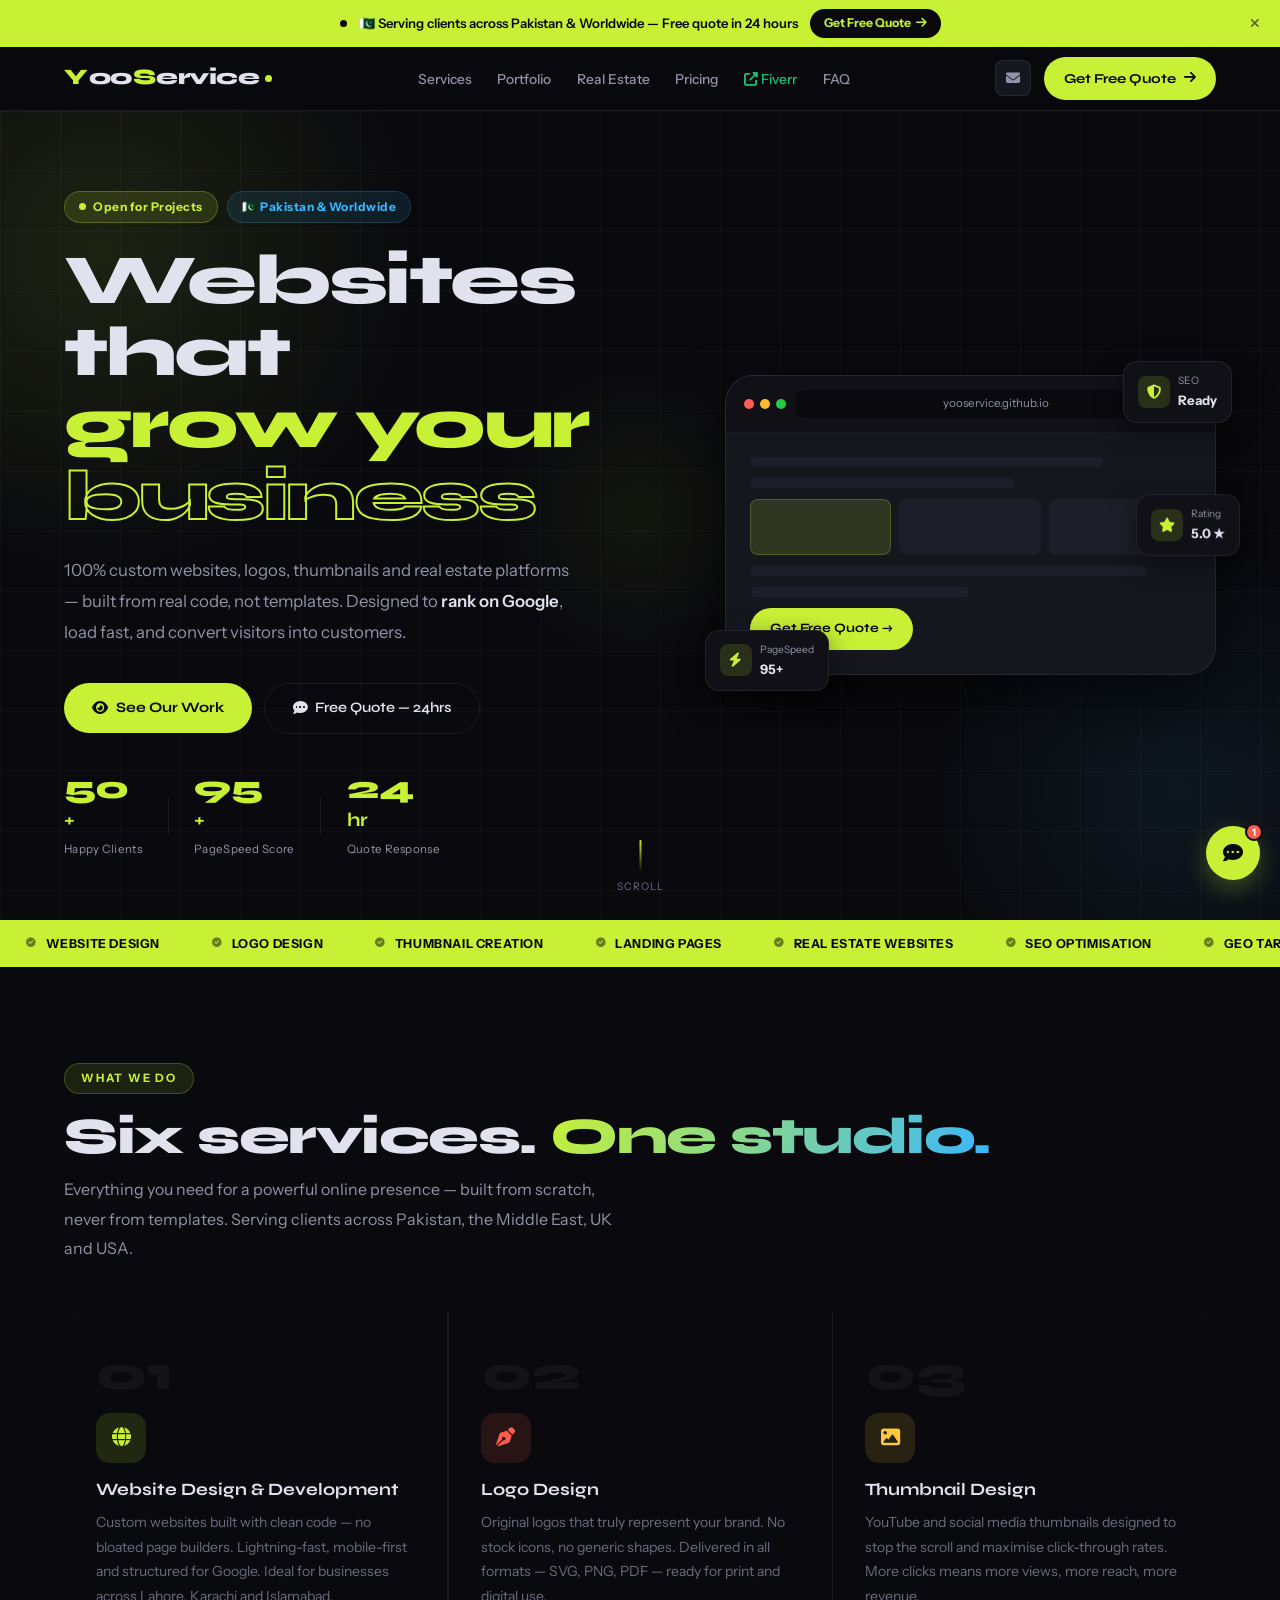
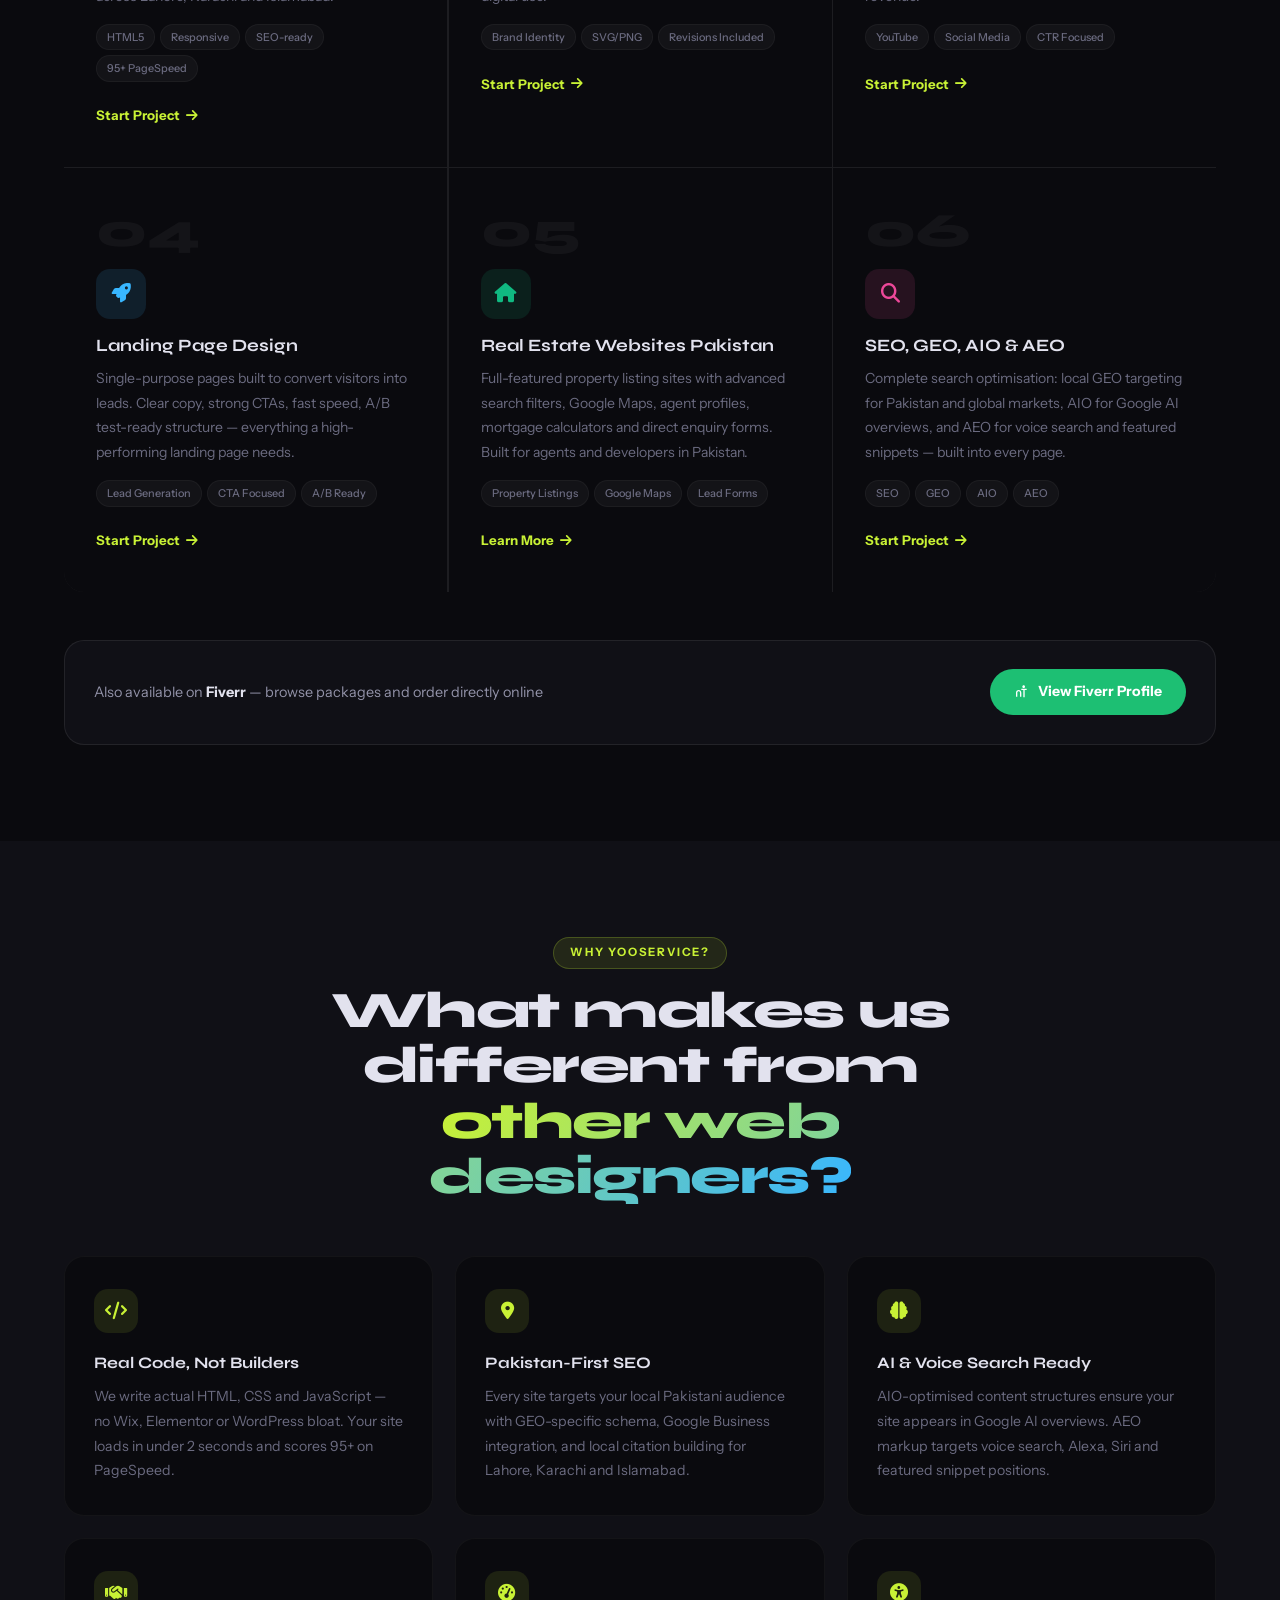
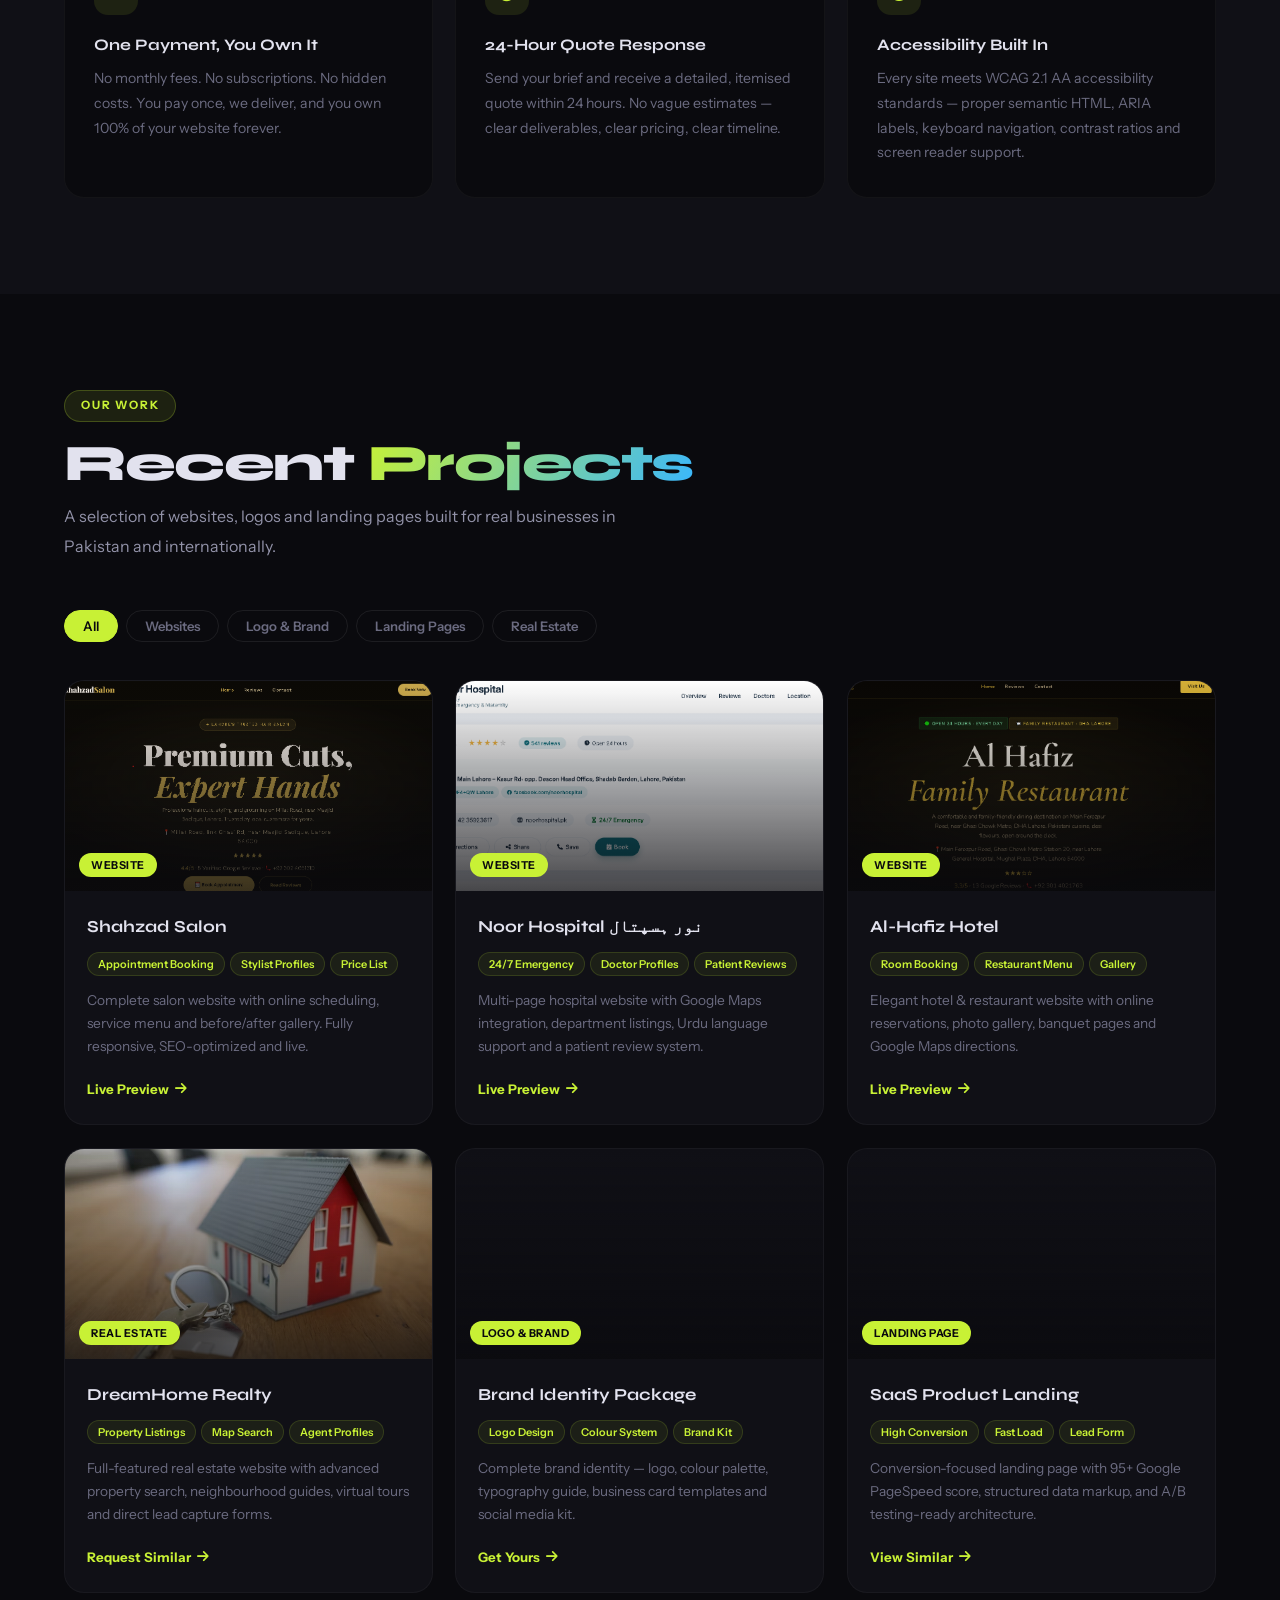
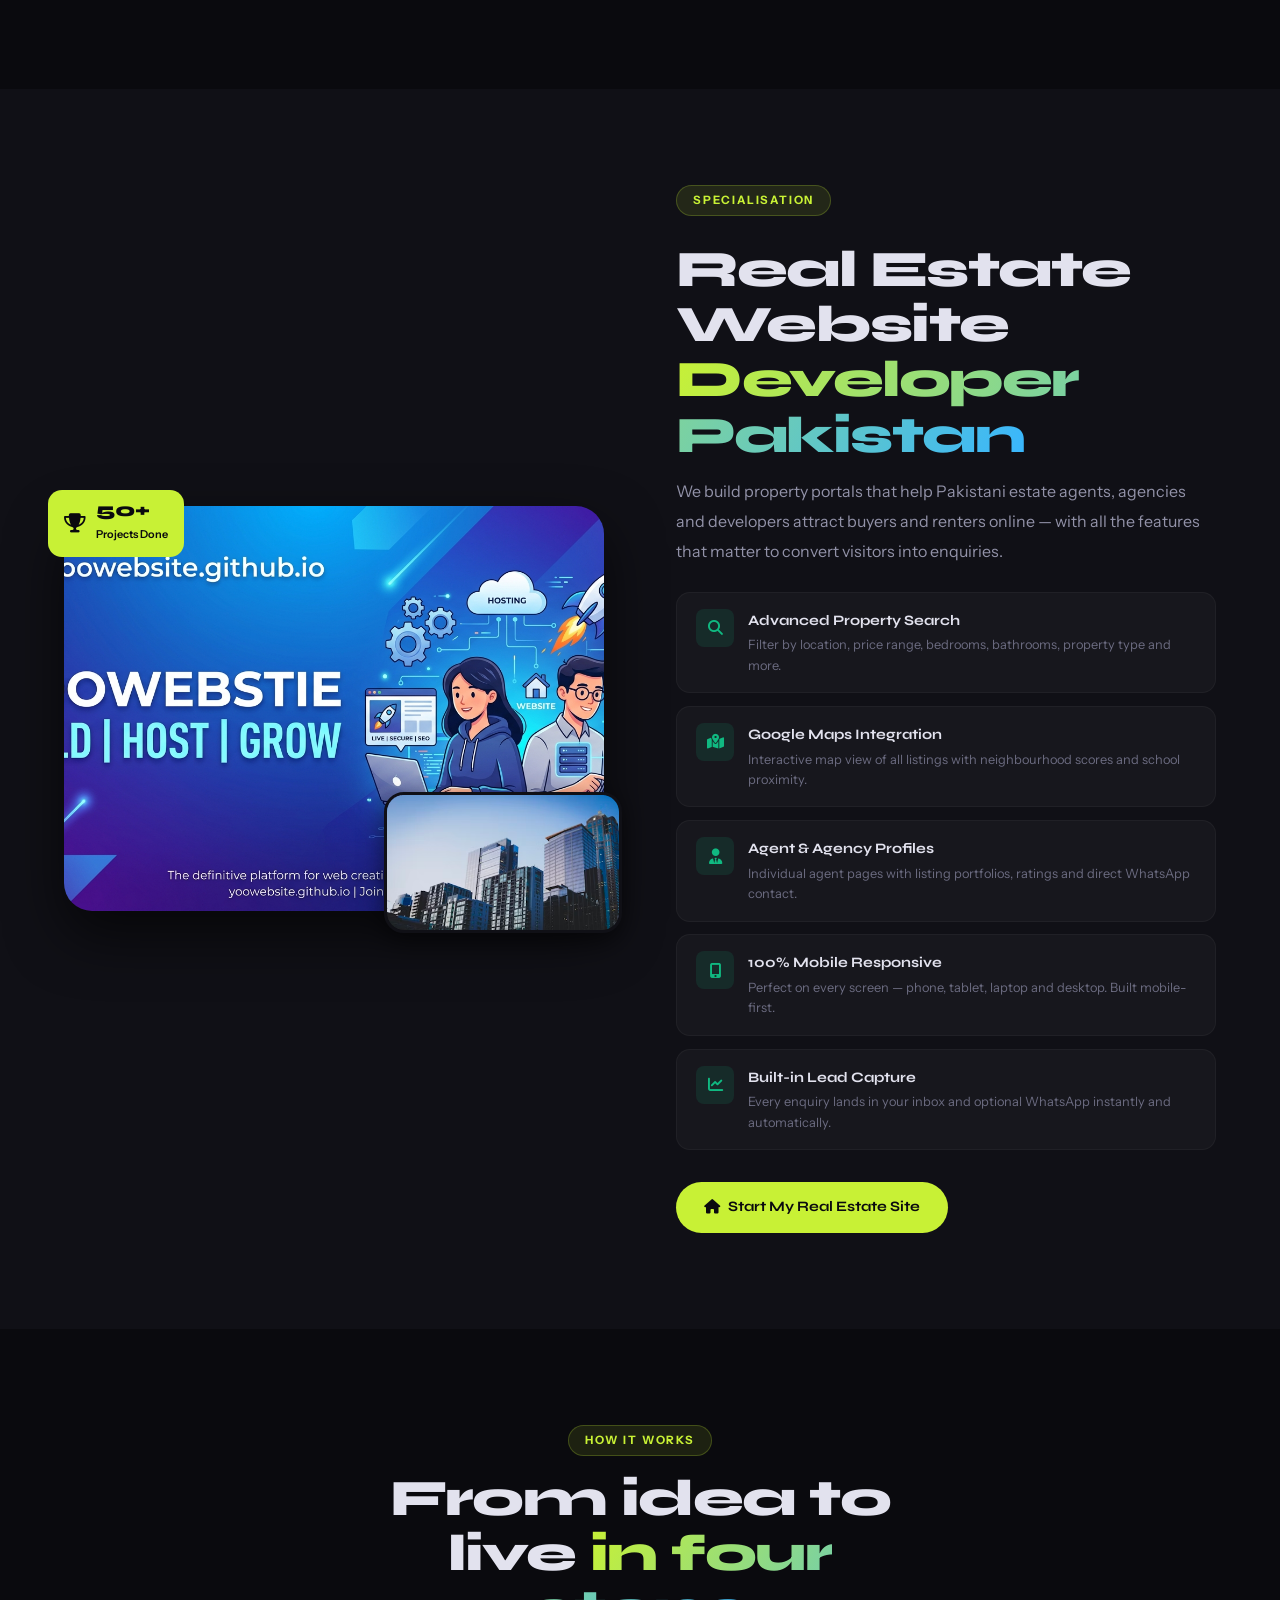
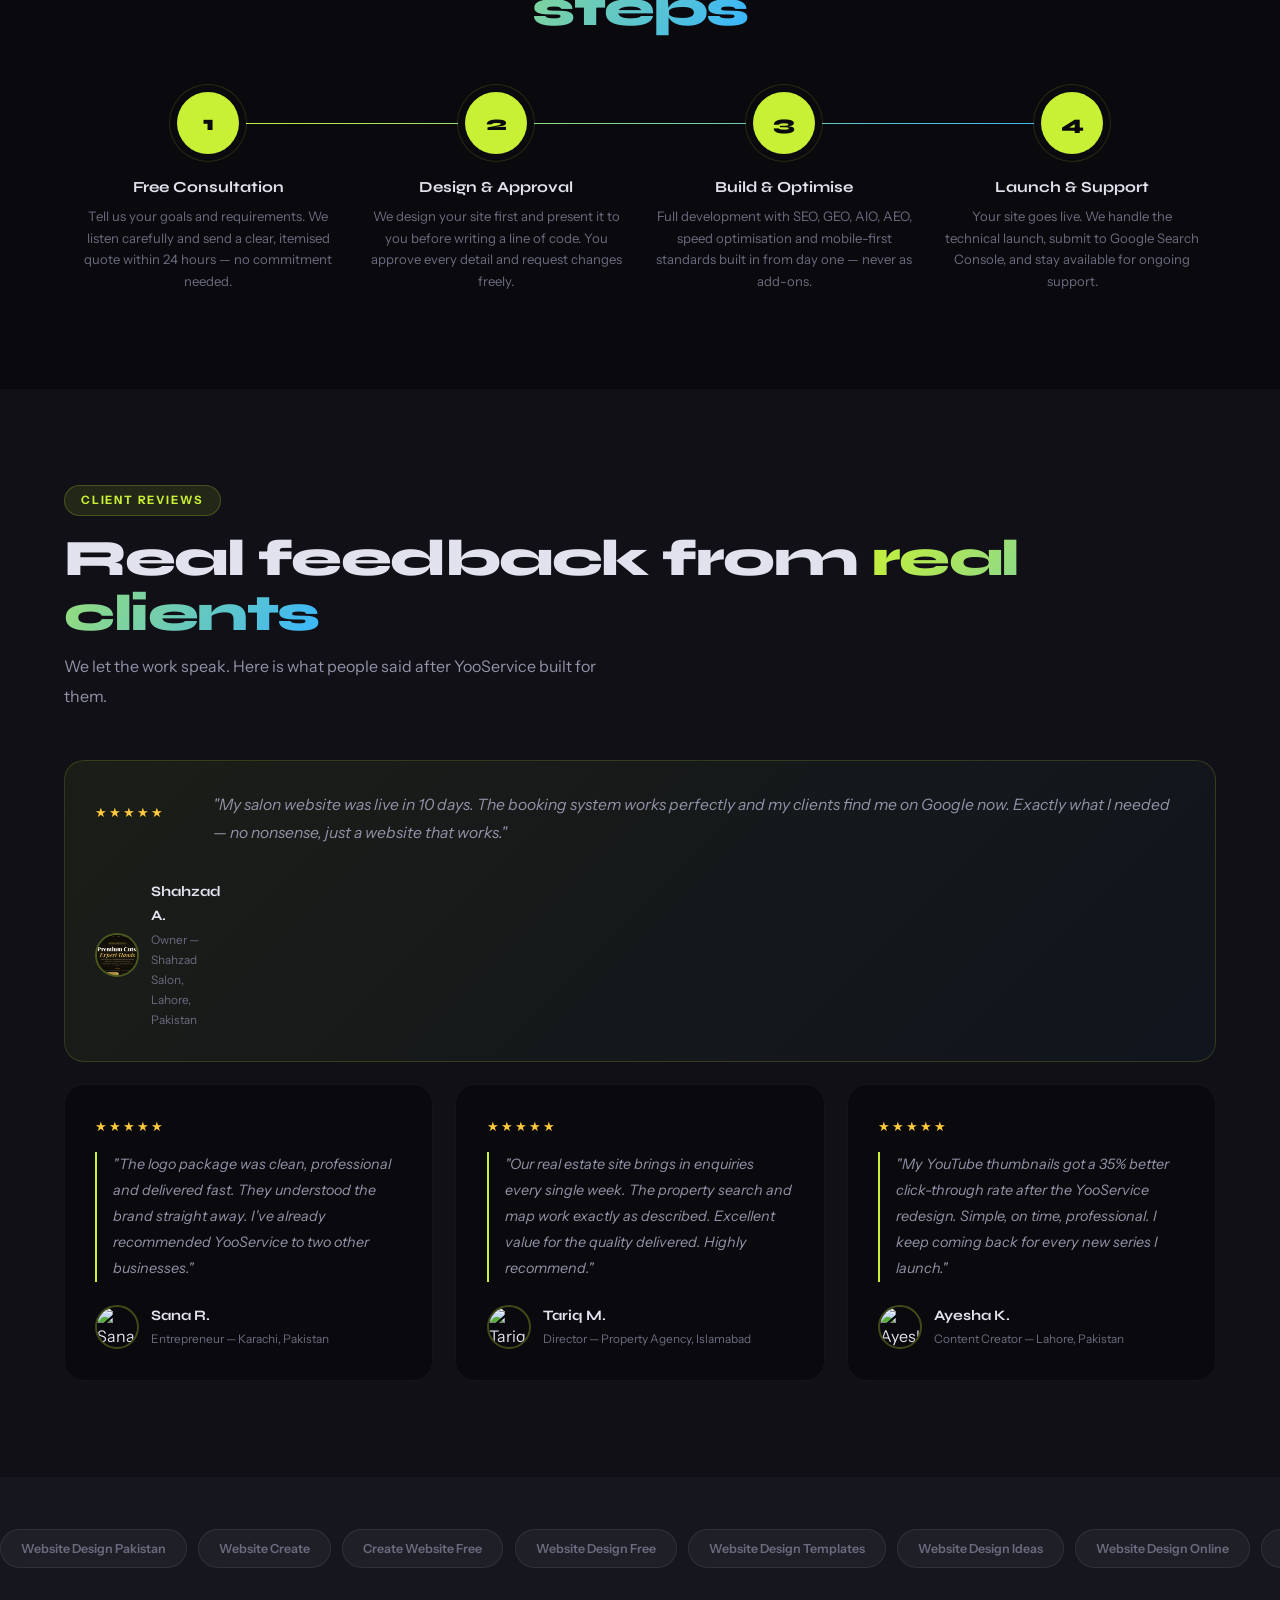
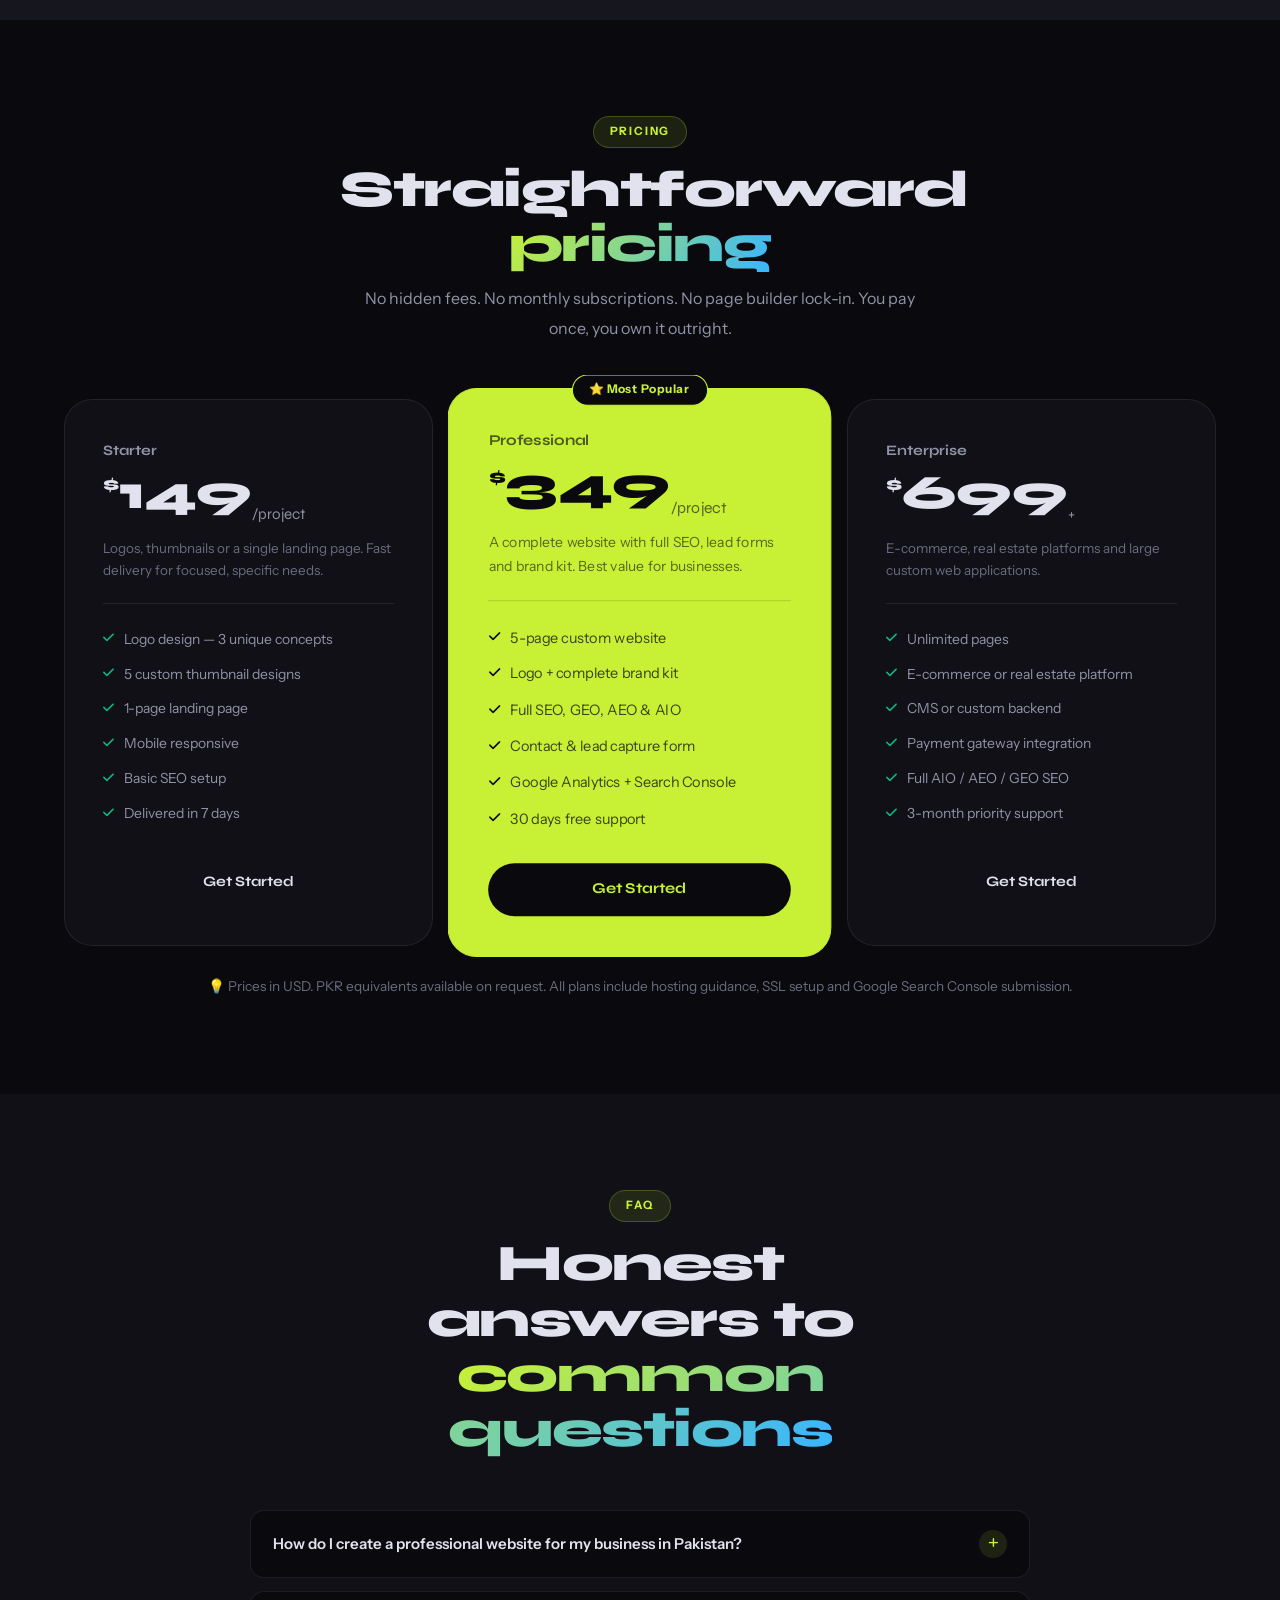
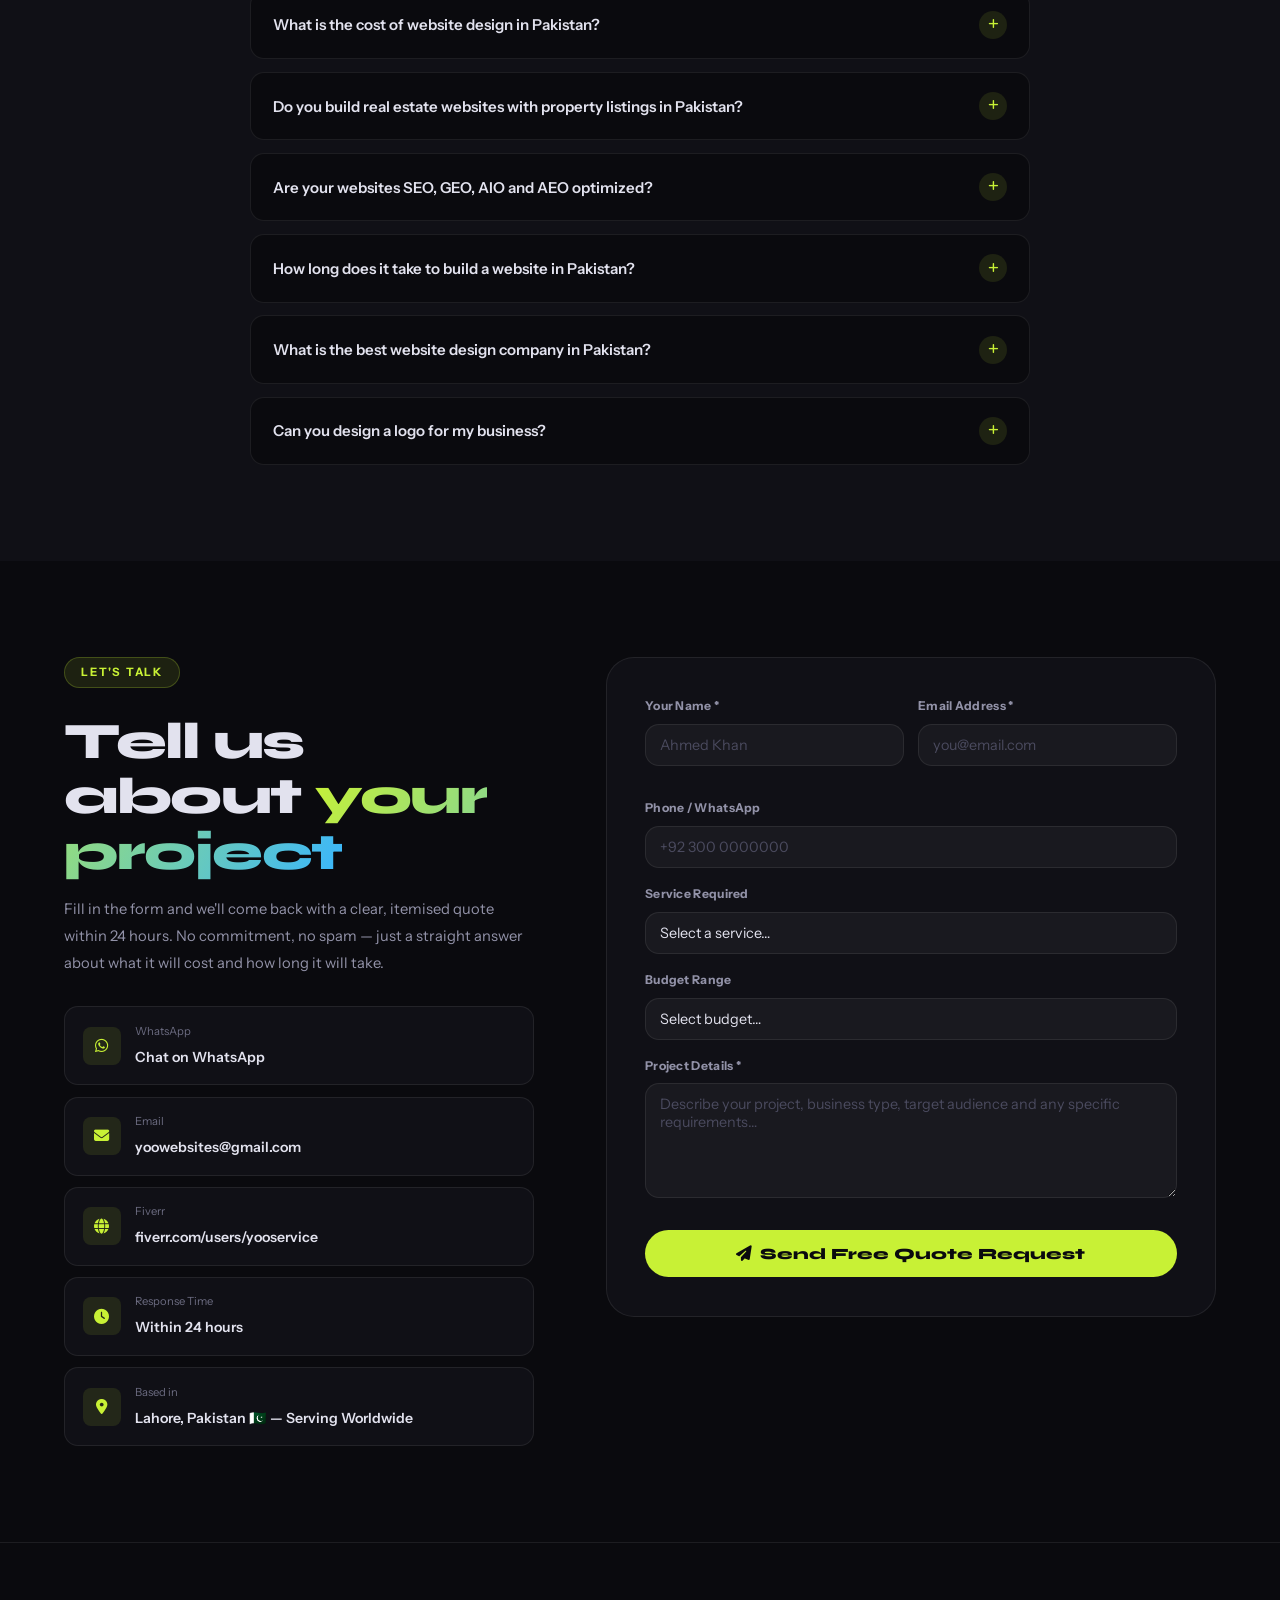
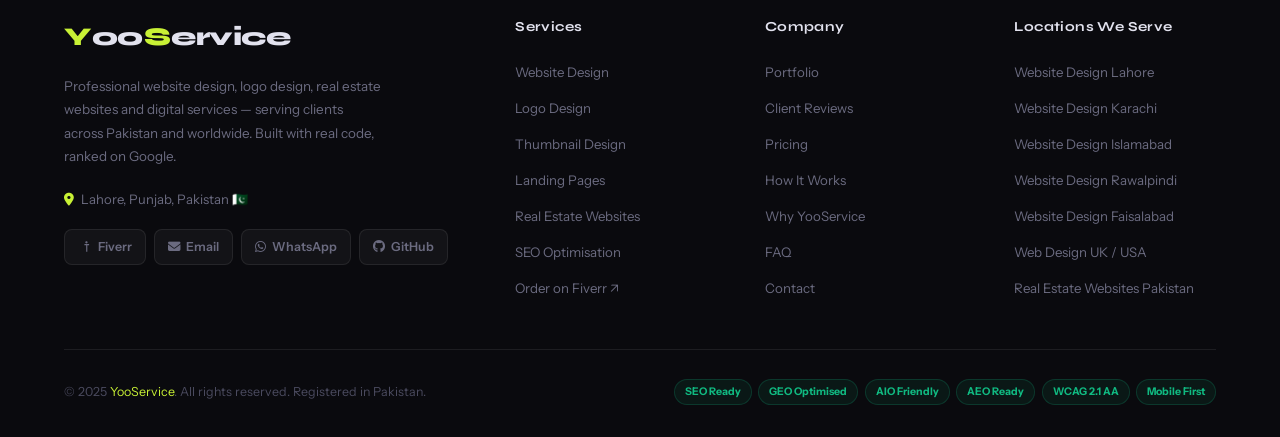
==== commit c28fefb5: "Update index.html" ====
--- a/index.html
+++ b/index.html
@@ -63,13 +63,13 @@
 
 <!-- ═══ PWA / MANIFEST ═══ -->
 <link rel="manifest" href="manifest.json"/>
-<link rel="apple-touch-icon" href="img/icon-192.png"/>
+<link rel="apple-touch-icon" href="img/yooservice-icon.svg"/>
 <meta name="apple-mobile-web-app-capable" content="yes"/>
 <meta name="apple-mobile-web-app-status-bar-style" content="black-translucent"/>
 <meta name="apple-mobile-web-app-title" content="YooService"/>
 <meta name="application-name" content="YooService"/>
 <meta name="msapplication-TileColor" content="#0a0a0e"/>
-<meta name="msapplication-TileImage" content="img/icon-192.png"/>
+<meta name="msapplication-TileImage" content="img/yooservice-icon.svg"/>
 
 <!-- ═══ STRUCTURED DATA (JSON-LD) ═══ -->
 <script type="application/ld+json">
@@ -98,8 +98,8 @@
       "name": "YooService",
       "alternateName": "Yoo Service Web Design",
       "url": "https://yooservice.github.io/",
-      "logo": "https://yooservice.github.io/img/logo.png",
-      "image": "https://yooservice.github.io/img/og-image.jpg",
+      "logo": "https://yooservice.github.io/img/yooservice-logo.svg",
+      "image": "https://yooservice.github.io/img/yooservice-logo.svg",
       "description": "YooService provides professional website design, logo design, thumbnail creation, landing pages, and real estate website development in Pakistan and worldwide.",
       "telephone": "+92-310-4515679",
       "email": "yoowebsites@gmail.com",
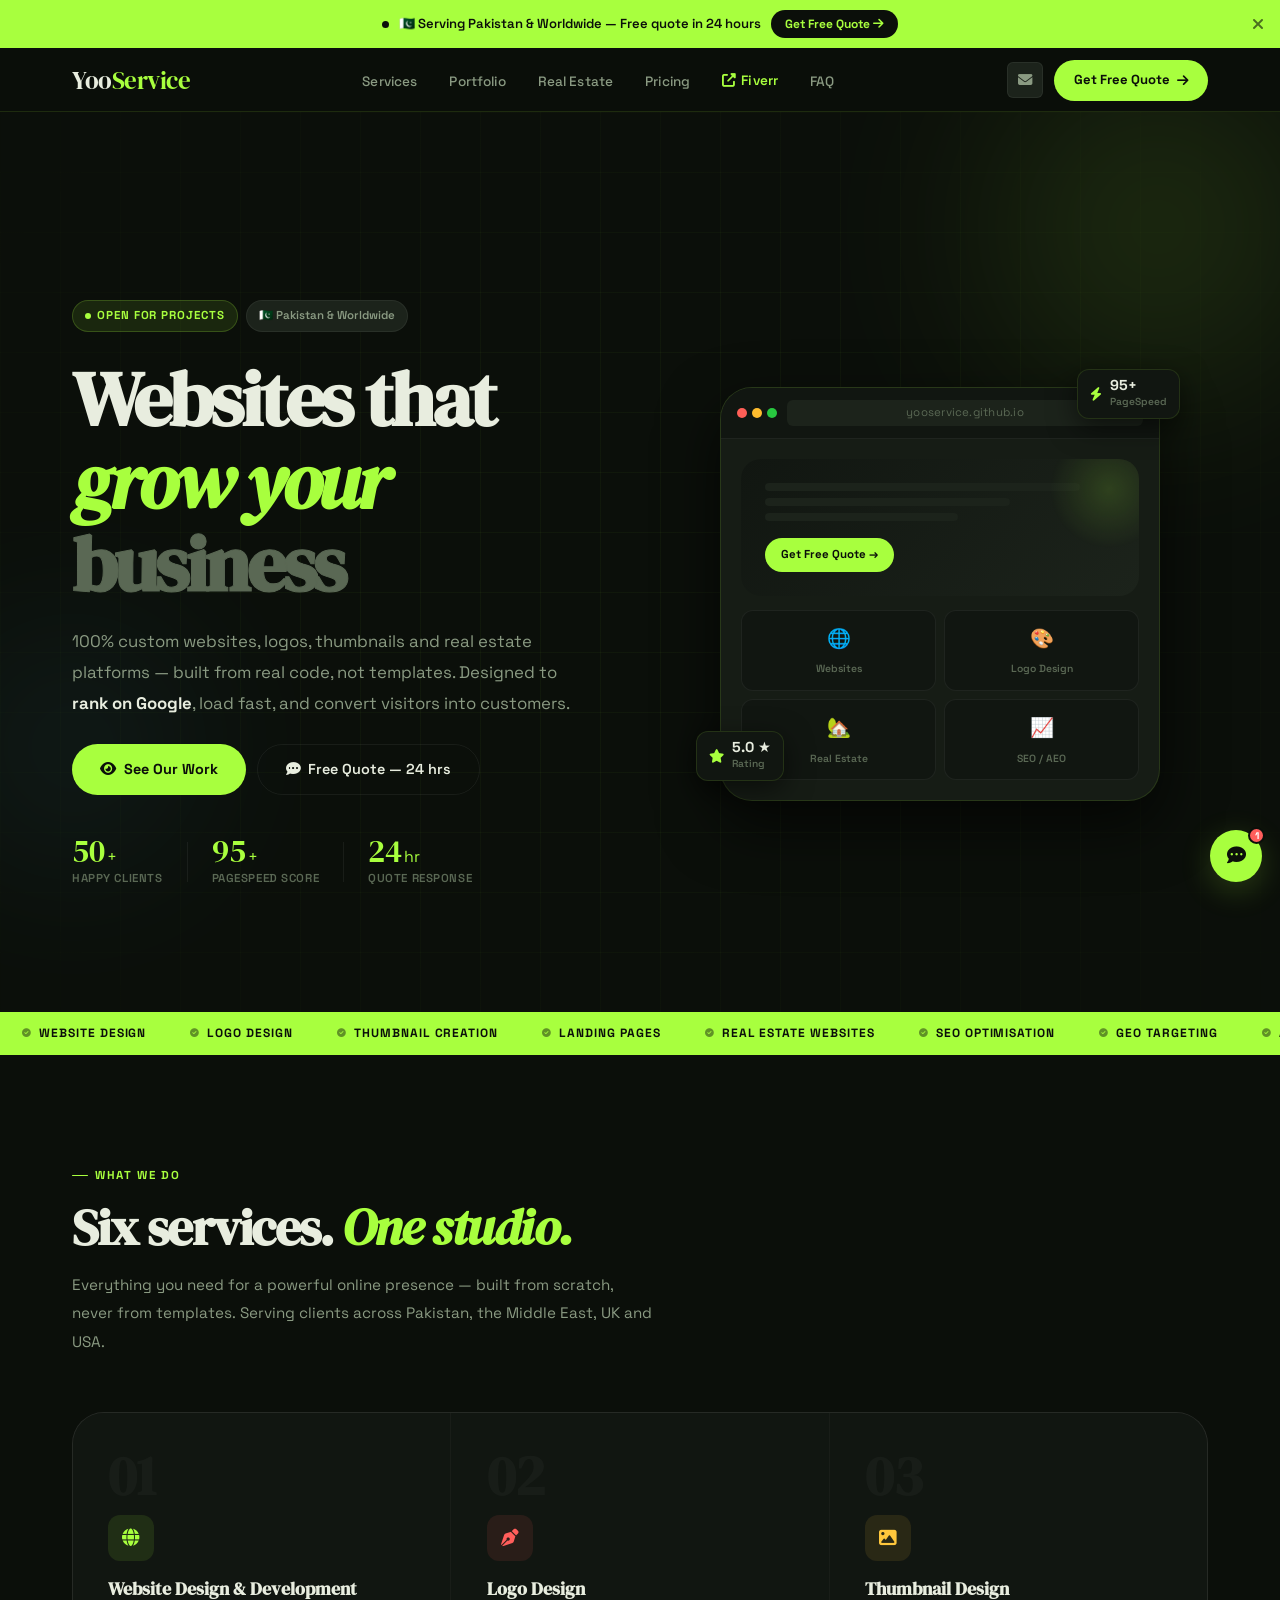
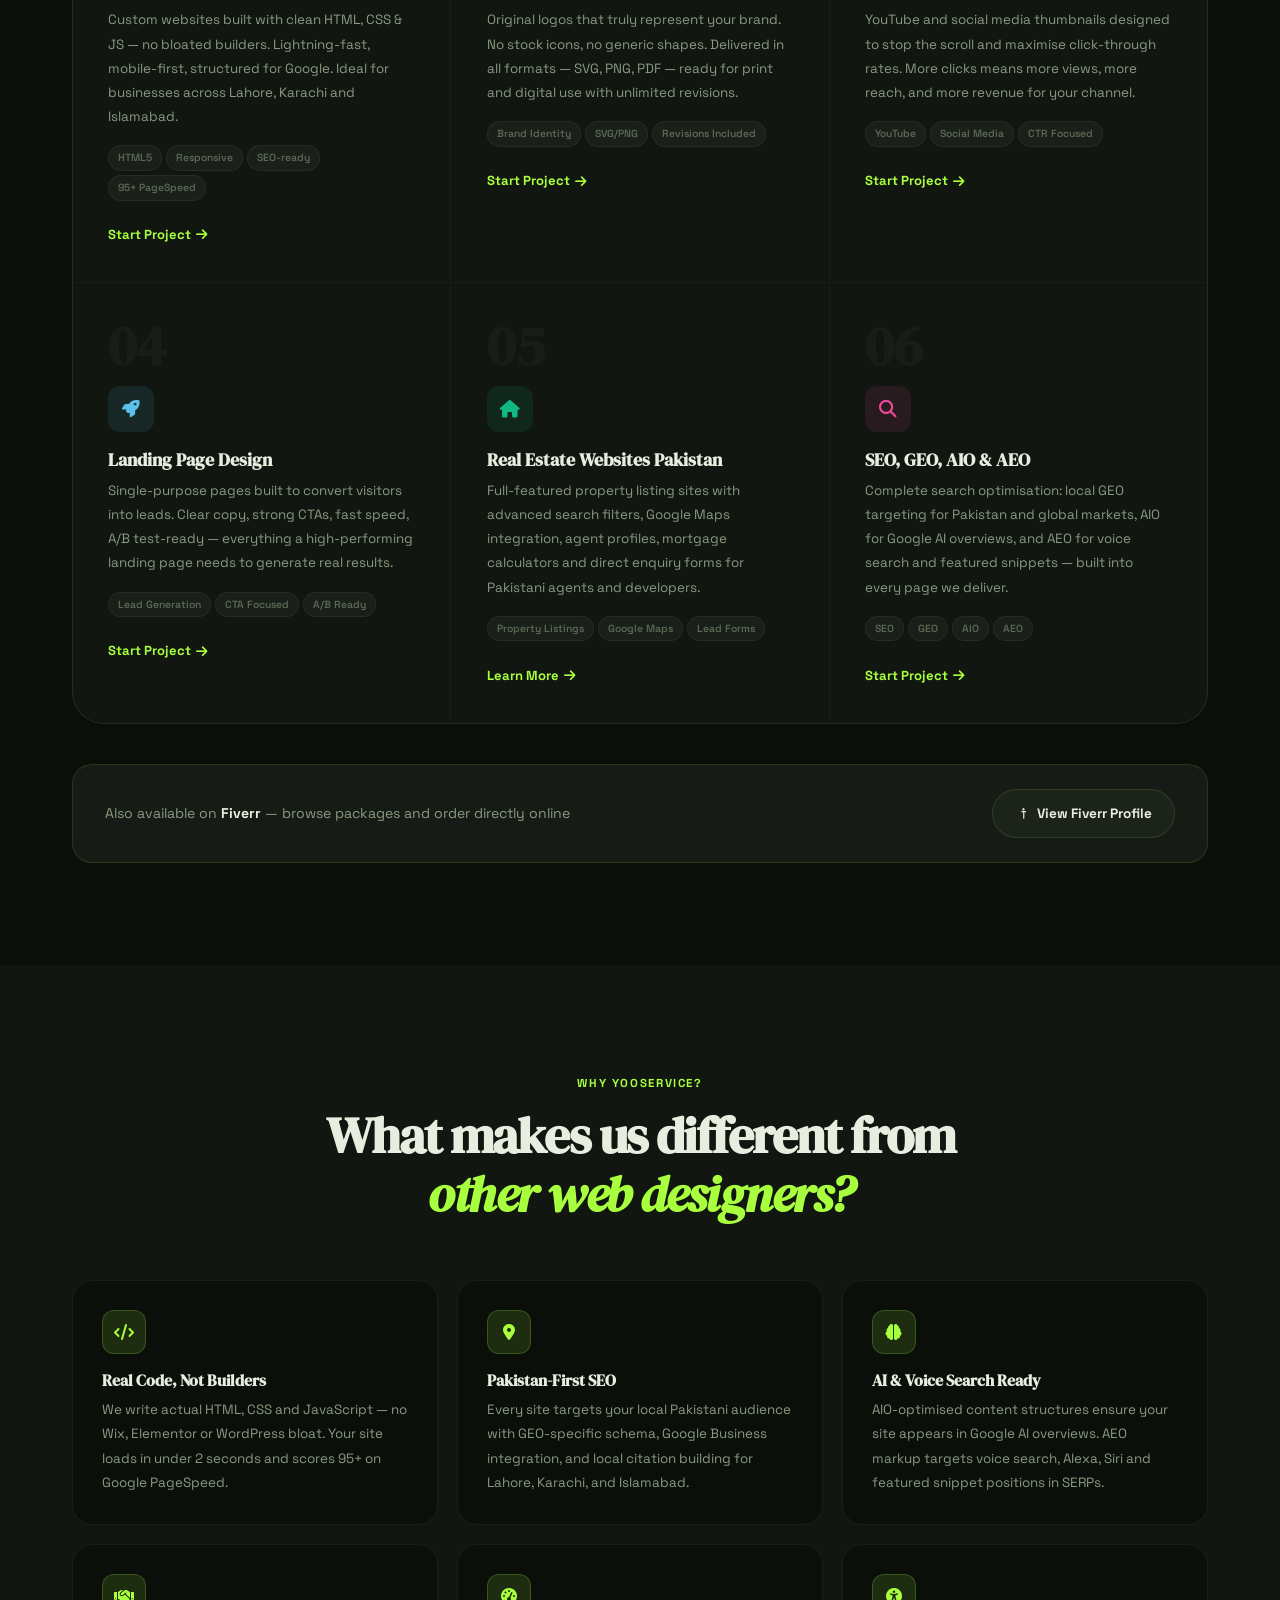
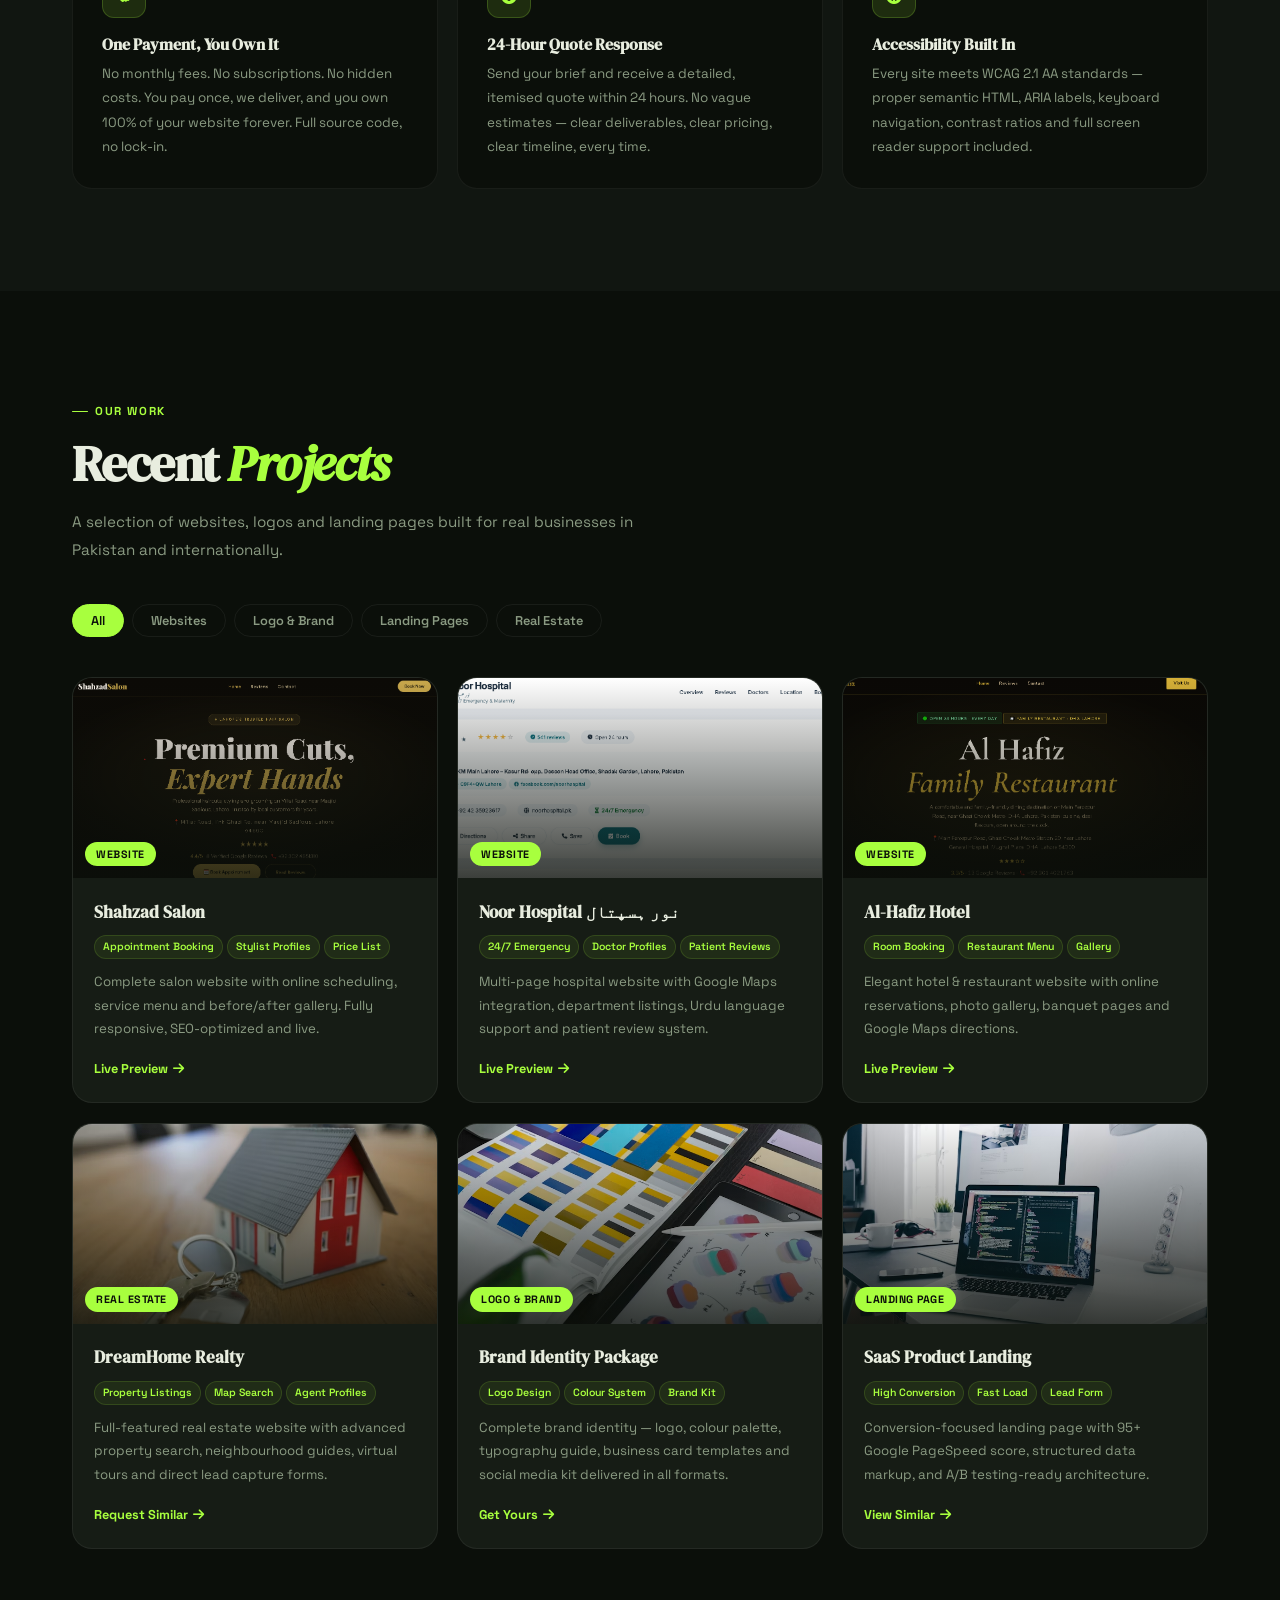
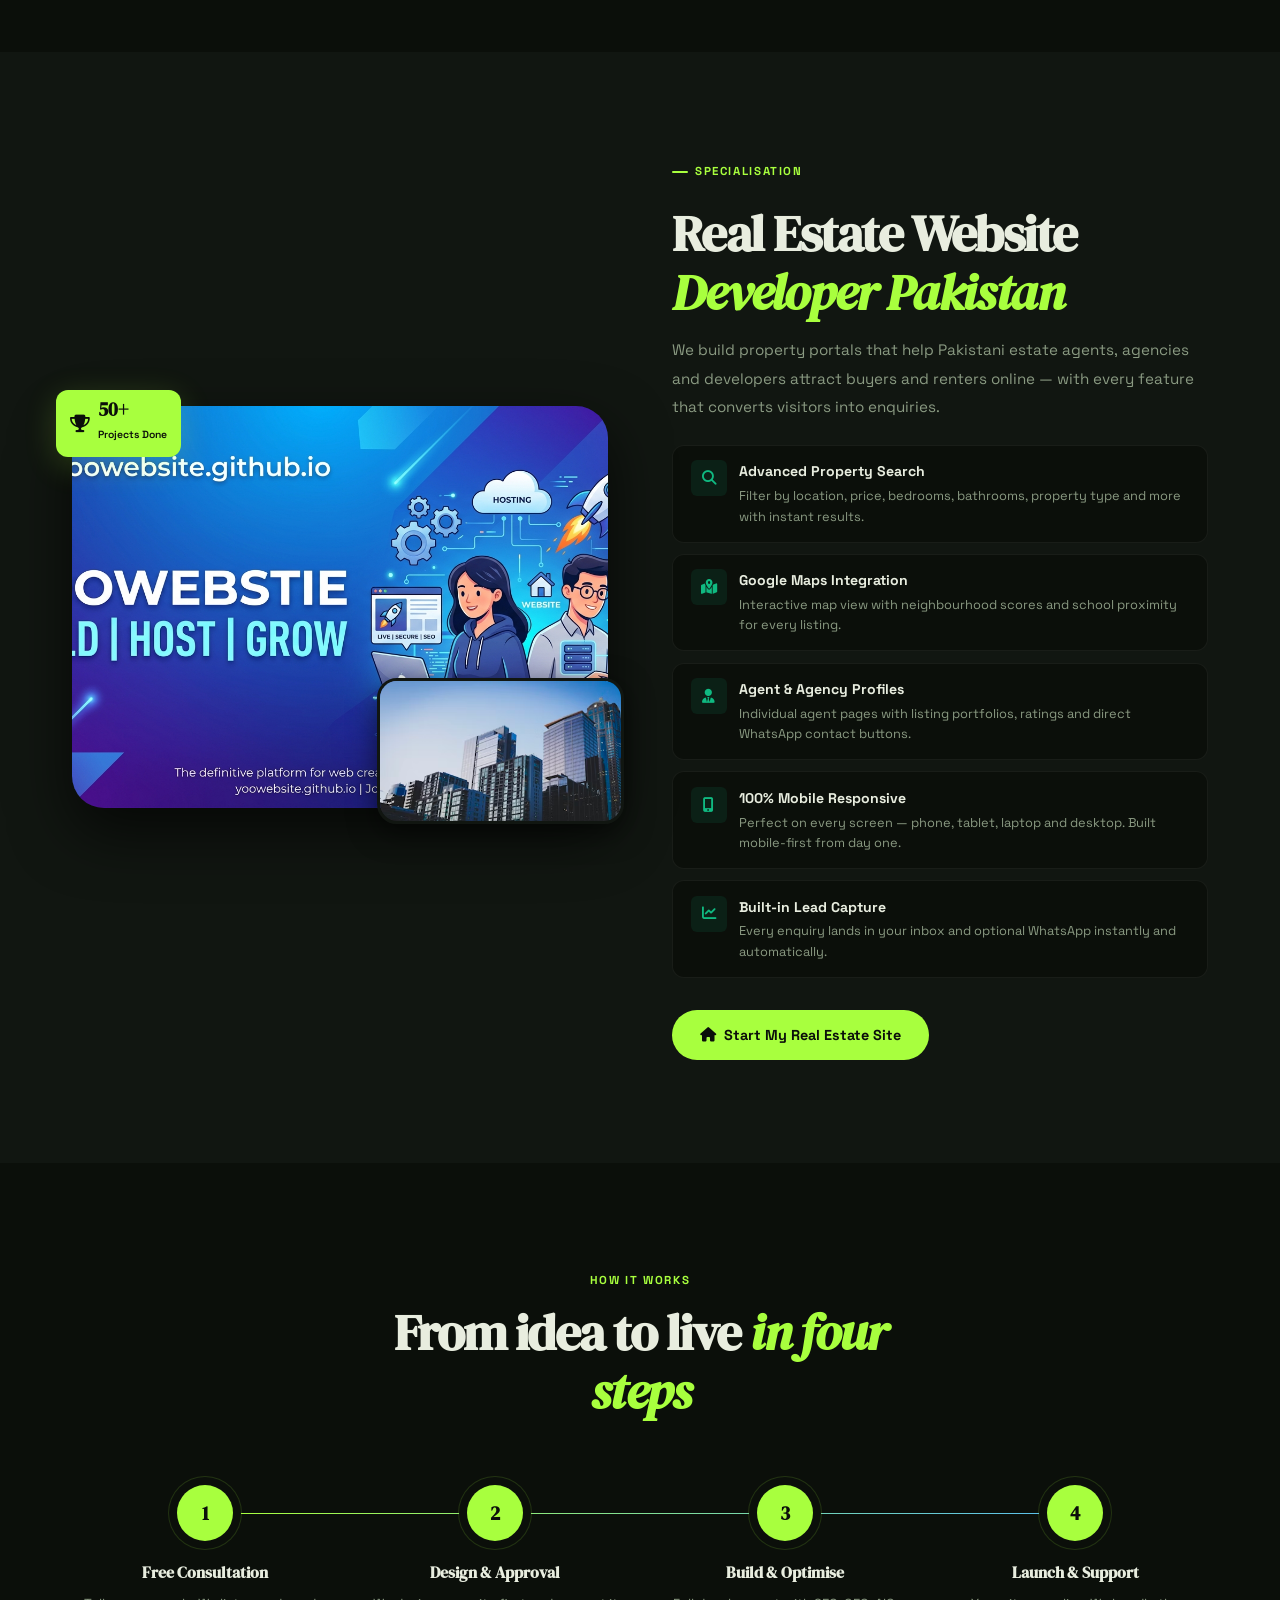
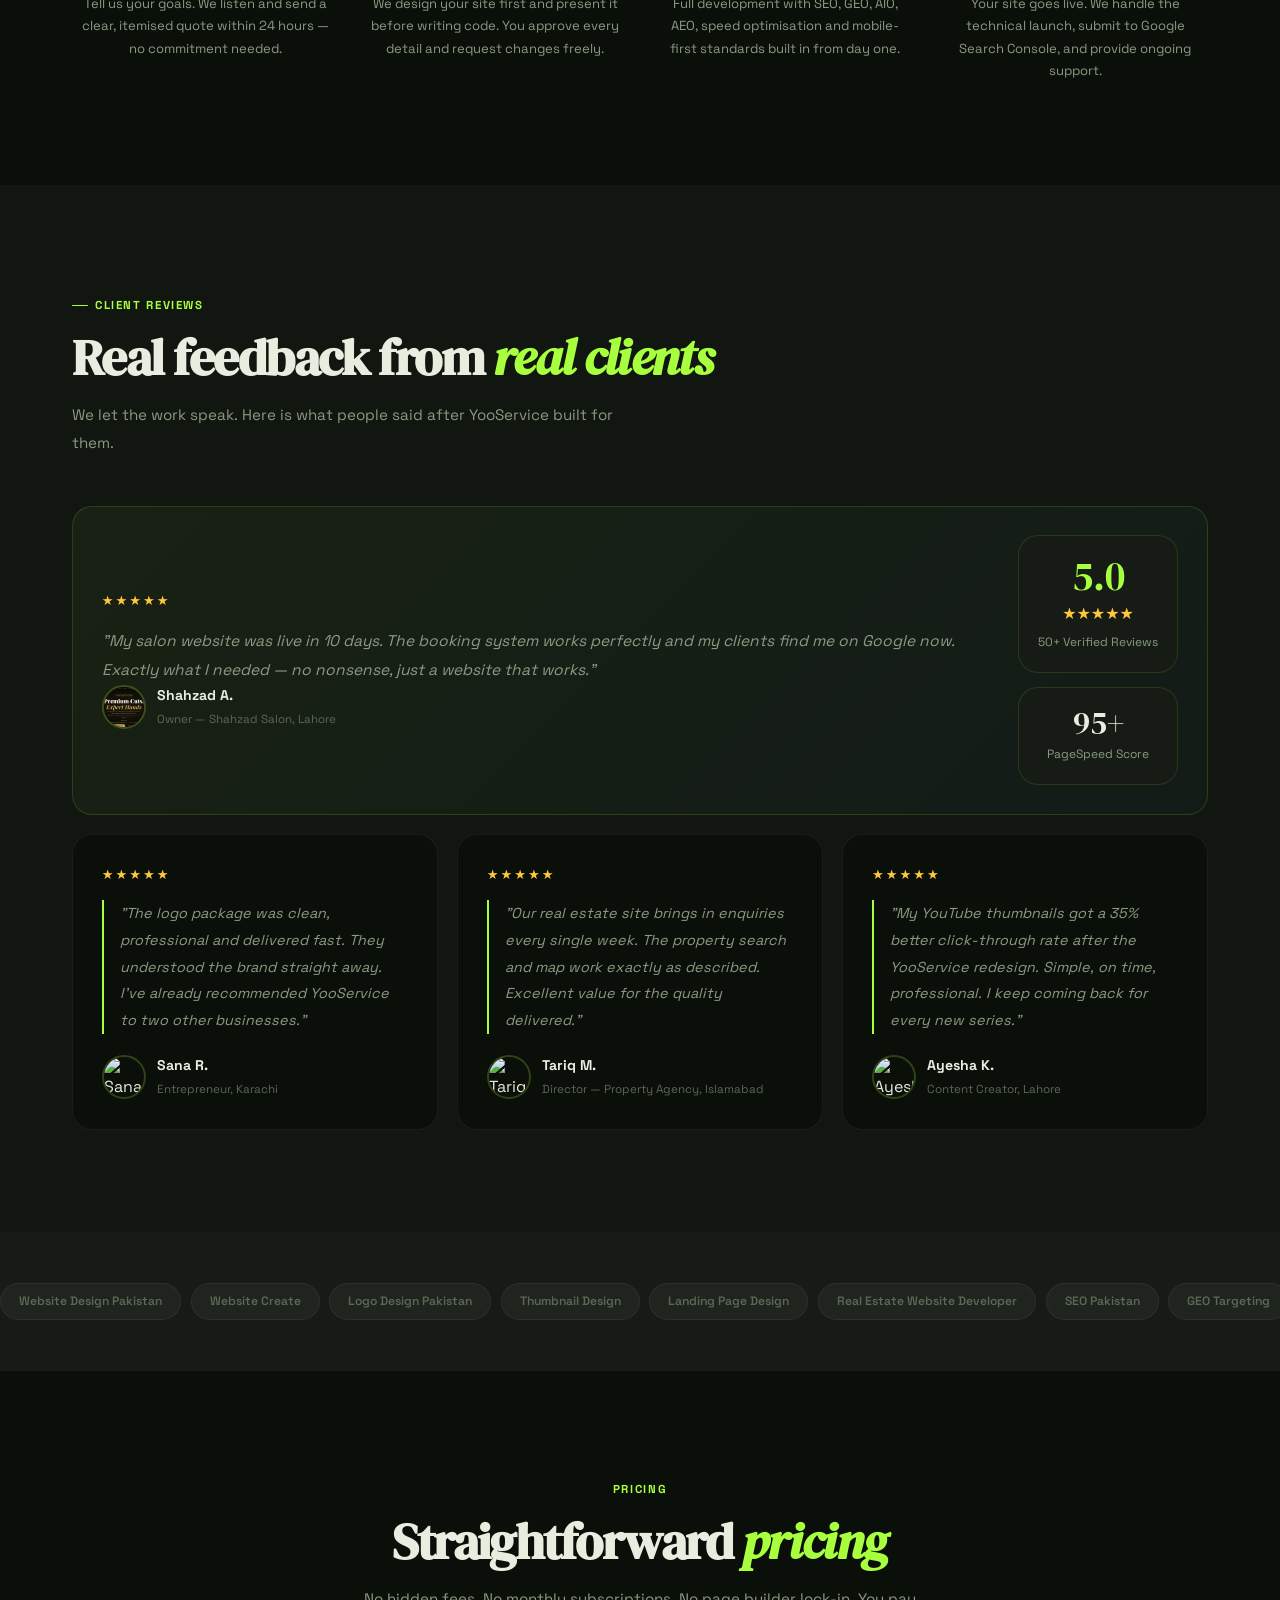
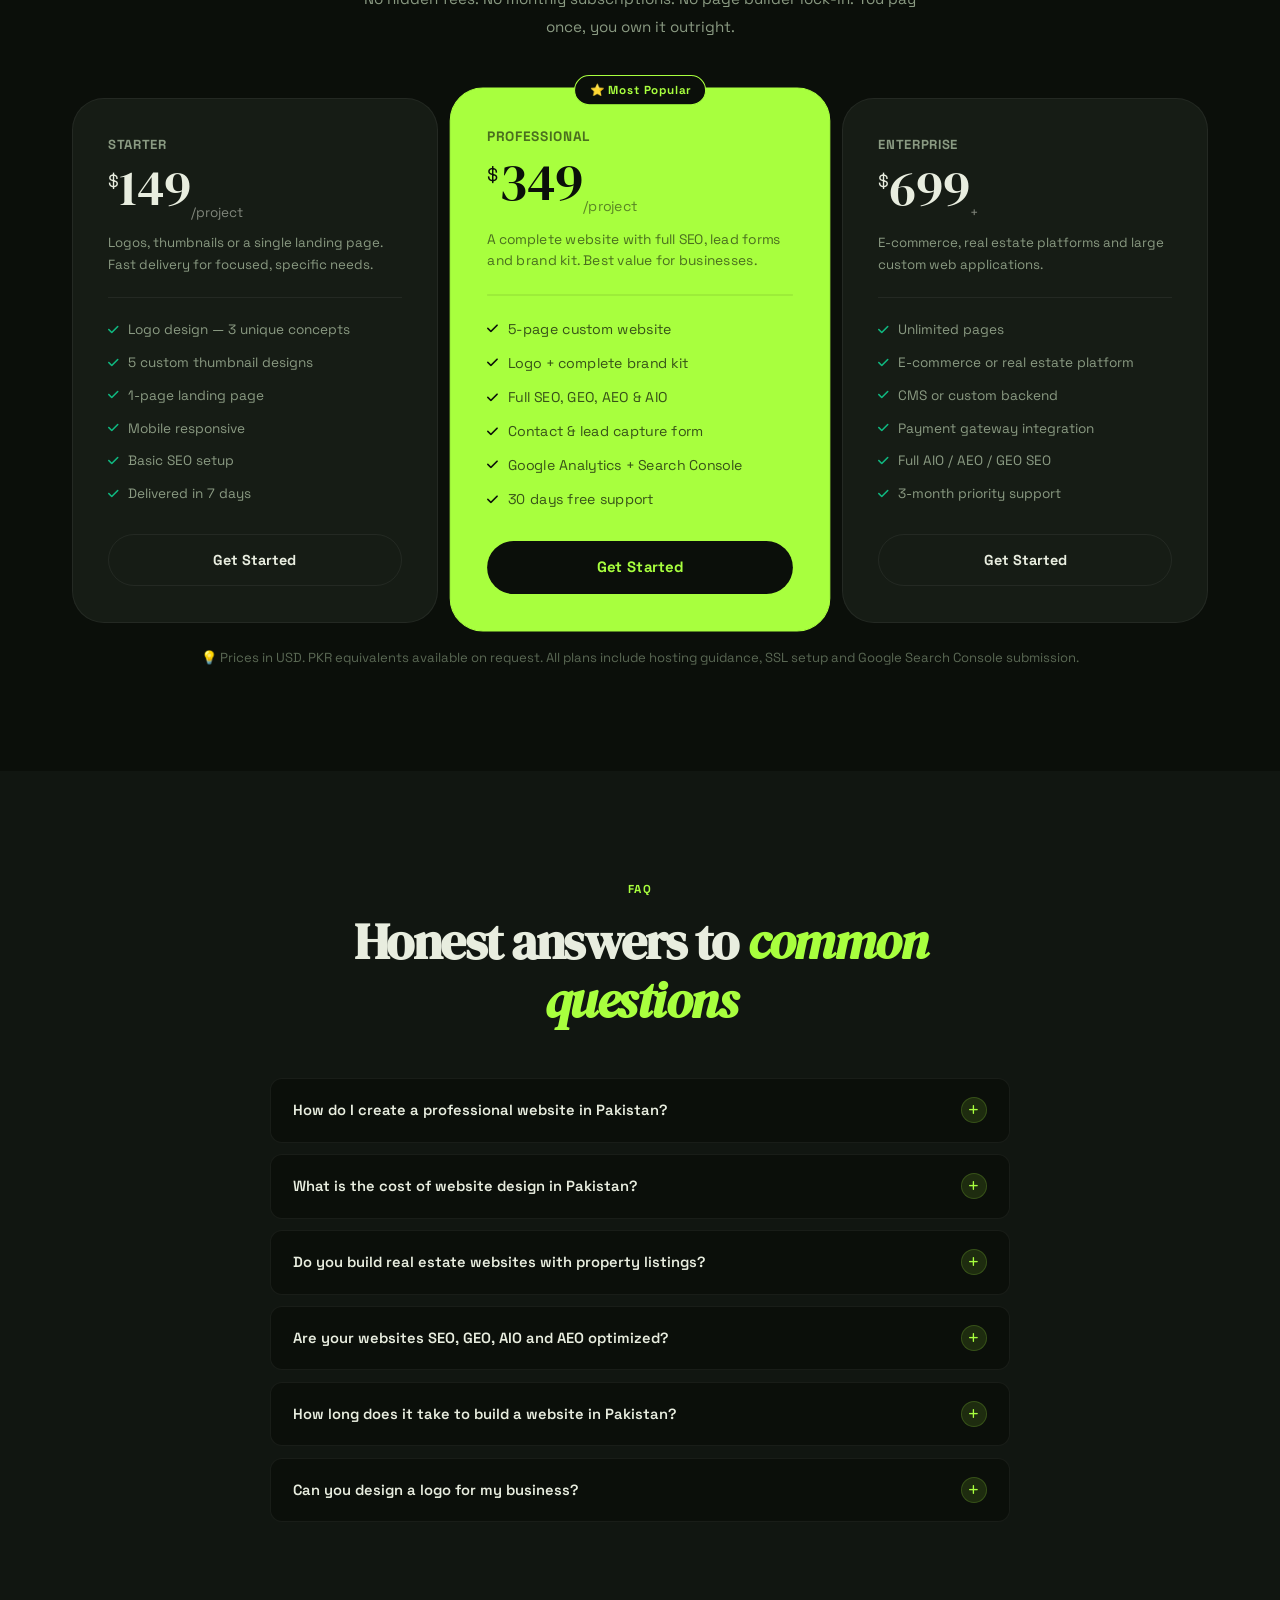
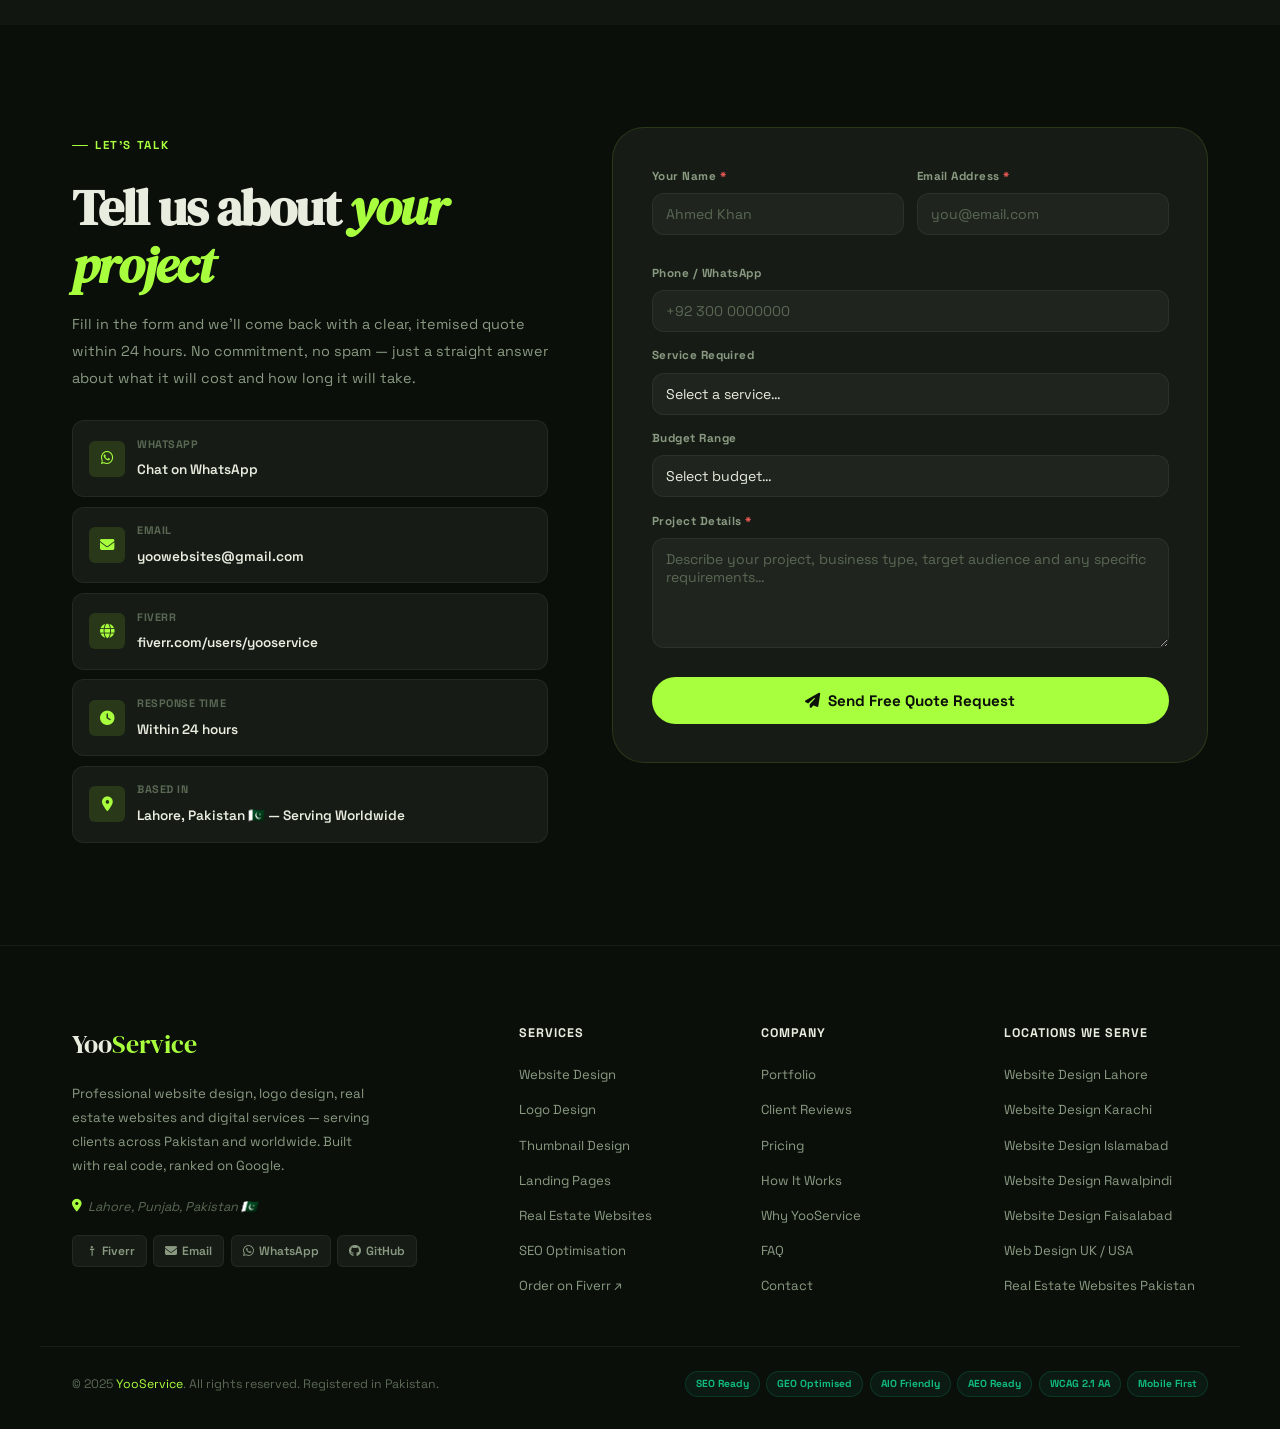
==== commit 14f3290d: "Update index.html" ====
--- a/index.html
+++ b/index.html
@@ -4,38 +4,22 @@
 <meta charset="UTF-8"/>
 <meta name="viewport" content="width=device-width,initial-scale=1.0,viewport-fit=cover"/>
 <meta http-equiv="X-UA-Compatible" content="IE=edge"/>
-<meta http-equiv="Content-Security-Policy" content="upgrade-insecure-requests"/>
 
 <!-- ═══ PRIMARY SEO ═══ -->
-<title>YooService | Website Design, Logo Design & Real Estate Websites Pakistan</title>
-<meta name="title" content="YooService | Website Design, Logo Design & Real Estate Websites Pakistan"/>
+<title>YooService | Website Design, Logo & Real Estate Websites Pakistan</title>
 <meta name="description" content="YooService builds 100% custom websites, logos, thumbnails, landing pages and real estate platforms in Pakistan. SEO-ready, mobile-first, Google PageSpeed 95+. Free quote within 24 hours."/>
-<meta name="keywords" content="website design Pakistan,website design Lahore,website design Karachi,website design Islamabad,logo design Pakistan,real estate website developer Pakistan,landing page design,thumbnail design,SEO services Pakistan,GEO targeting,AEO optimization,AIO content,web developer Pakistan,affordable website design,professional website Pakistan,create website Pakistan"/>
-<meta name="robots" content="index,follow,max-image-preview:large,max-snippet:-1,max-video-preview:-1"/>
+<meta name="keywords" content="website design Pakistan,website design Lahore,logo design Pakistan,real estate website developer Pakistan,SEO services Pakistan,web developer Pakistan"/>
+<meta name="robots" content="index,follow,max-image-preview:large,max-snippet:-1"/>
 <meta name="author" content="YooService"/>
-<meta name="publisher" content="YooService"/>
-<meta name="theme-color" content="#0a0a0e"/>
-<meta name="color-scheme" content="dark"/>
-<meta name="rating" content="general"/>
-<meta name="revisit-after" content="7 days"/>
-<meta name="language" content="English"/>
-<meta name="copyright" content="YooService 2025"/>
-<meta name="category" content="Web Design, Digital Services"/>
-<meta name="classification" content="Business"/>
-<meta name="coverage" content="Worldwide"/>
-<meta name="distribution" content="Global"/>
-<meta name="target" content="all"/>
-<meta name="HandheldFriendly" content="True"/>
-<meta name="MobileOptimized" content="320"/>
+<meta name="theme-color" content="#0b0f0a"/>
 
 <!-- ═══ GEO META ═══ -->
 <meta name="geo.region" content="PK-PB"/>
 <meta name="geo.placename" content="Lahore, Punjab, Pakistan"/>
 <meta name="geo.position" content="31.5204;74.3587"/>
 <meta name="ICBM" content="31.5204,74.3587"/>
-<meta name="DC.title" content="YooService — Website Design & Digital Services Pakistan"/>
-
-<!-- ═══ CANONICAL & HREFLANG ═══ -->
+
+<!-- ═══ CANONICAL ═══ -->
 <link rel="canonical" href="https://yooservice.github.io/"/>
 <link rel="alternate" hreflang="en" href="https://yooservice.github.io/"/>
 <link rel="alternate" hreflang="x-default" href="https://yooservice.github.io/"/>
@@ -43,282 +27,661 @@
 <!-- ═══ OPEN GRAPH ═══ -->
 <meta property="og:type" content="website"/>
 <meta property="og:url" content="https://yooservice.github.io/"/>
-<meta property="og:site_name" content="YooService"/>
-<meta property="og:title" content="YooService | Custom Website Design & Real Estate Websites Pakistan"/>
-<meta property="og:description" content="100% custom websites, logos, landing pages and real estate platforms. SEO + GEO + AIO + AEO ready. Trusted by 50+ clients across Pakistan & worldwide. Free quote in 24 hrs."/>
+<meta property="og:title" content="YooService | Custom Website Design Pakistan"/>
+<meta property="og:description" content="100% custom websites, logos, real estate platforms. SEO-ready, mobile-first. Free quote in 24 hrs."/>
 <meta property="og:image" content="https://yooservice.github.io/img/og-image.jpg"/>
-<meta property="og:image:width" content="1200"/>
-<meta property="og:image:height" content="630"/>
-<meta property="og:image:alt" content="YooService — Professional Web Design Pakistan"/>
 <meta property="og:locale" content="en_US"/>
-<meta property="og:locale:alternate" content="ur_PK"/>
 
 <!-- ═══ TWITTER CARD ═══ -->
 <meta name="twitter:card" content="summary_large_image"/>
-<meta name="twitter:site" content="@yooservice"/>
-<meta name="twitter:creator" content="@yooservice"/>
 <meta name="twitter:title" content="YooService | Website & Logo Design Pakistan"/>
-<meta name="twitter:description" content="100% custom websites, logos, real estate platforms. SEO-ready, mobile-first, fast. Free quote in 24 hrs."/>
+<meta name="twitter:description" content="100% custom websites, logos, real estate platforms. SEO-ready, mobile-first. Free quote in 24 hrs."/>
 <meta name="twitter:image" content="https://yooservice.github.io/img/og-image.jpg"/>
 
-<!-- ═══ PWA / MANIFEST ═══ -->
+<!-- ═══ PWA ═══ -->
 <link rel="manifest" href="manifest.json"/>
-<link rel="apple-touch-icon" href="img/yooservice-icon.svg"/>
 <meta name="apple-mobile-web-app-capable" content="yes"/>
 <meta name="apple-mobile-web-app-status-bar-style" content="black-translucent"/>
 <meta name="apple-mobile-web-app-title" content="YooService"/>
-<meta name="application-name" content="YooService"/>
-<meta name="msapplication-TileColor" content="#0a0a0e"/>
-<meta name="msapplication-TileImage" content="img/yooservice-icon.svg"/>
-
-<!-- ═══ STRUCTURED DATA (JSON-LD) ═══ -->
+
+<!-- ═══ STRUCTURED DATA ═══ -->
 <script type="application/ld+json">
 {
-  "@context": "https://schema.org",
-  "@graph": [
-    {
-      "@type": "WebSite",
-      "@id": "https://yooservice.github.io/#website",
-      "url": "https://yooservice.github.io/",
-      "name": "YooService",
-      "description": "Professional website design, logo design, real estate websites and SEO services in Pakistan",
-      "inLanguage": ["en", "ur"],
-      "potentialAction": {
-        "@type": "SearchAction",
-        "target": {
-          "@type": "EntryPoint",
-          "urlTemplate": "https://yooservice.github.io/?s={search_term_string}"
-        },
-        "query-input": "required name=search_term_string"
-      }
-    },
-    {
-      "@type": "LocalBusiness",
-      "@id": "https://yooservice.github.io/#business",
-      "name": "YooService",
-      "alternateName": "Yoo Service Web Design",
-      "url": "https://yooservice.github.io/",
-      "logo": "https://yooservice.github.io/img/yooservice-logo.svg",
-      "image": "https://yooservice.github.io/img/yooservice-logo.svg",
-      "description": "YooService provides professional website design, logo design, thumbnail creation, landing pages, and real estate website development in Pakistan and worldwide.",
-      "telephone": "+92-310-4515679",
-      "email": "yoowebsites@gmail.com",
-      "foundingDate": "2022",
-      "numberOfEmployees": {"@type": "QuantitativeValue", "value": 5},
-      "priceRange": "$$",
-      "currenciesAccepted": "PKR, USD",
-      "paymentAccepted": "Cash, Bank Transfer, JazzCash, EasyPaisa, PayPal",
-      "address": {
-        "@type": "PostalAddress",
-        "addressLocality": "Lahore",
-        "addressRegion": "Punjab",
-        "addressCountry": "PK",
-        "postalCode": "54000"
-      },
-      "geo": {
-        "@type": "GeoCoordinates",
-        "latitude": 31.5204,
-        "longitude": 74.3587
-      },
-      "areaServed": [
-        {"@type": "City", "name": "Lahore"},
-        {"@type": "City", "name": "Karachi"},
-        {"@type": "City", "name": "Islamabad"},
-        {"@type": "Country", "name": "Pakistan"},
-        {"@type": "Place", "name": "Worldwide"}
-      ],
-      "hasOfferCatalog": {
-        "@type": "OfferCatalog",
-        "name": "Web Design Services",
-        "itemListElement": [
-          {"@type": "Offer", "itemOffered": {"@type": "Service", "name": "Website Design & Development"}, "price": "149", "priceCurrency": "USD"},
-          {"@type": "Offer", "itemOffered": {"@type": "Service", "name": "Logo Design"}, "price": "49", "priceCurrency": "USD"},
-          {"@type": "Offer", "itemOffered": {"@type": "Service", "name": "Real Estate Website"}, "price": "699", "priceCurrency": "USD"},
-          {"@type": "Offer", "itemOffered": {"@type": "Service", "name": "Landing Page Design"}, "price": "149", "priceCurrency": "USD"}
-        ]
-      },
-      "sameAs": [
-        "https://www.fiverr.com/users/yooservice",
-        "https://yooservice.github.io/"
-      ],
-      "openingHoursSpecification": [
-        {
-          "@type": "OpeningHoursSpecification",
-          "dayOfWeek": ["Monday","Tuesday","Wednesday","Thursday","Friday","Saturday"],
-          "opens": "09:00",
-          "closes": "22:00"
-        }
-      ],
-      "aggregateRating": {
-        "@type": "AggregateRating",
-        "ratingValue": "5.0",
-        "reviewCount": "50",
-        "bestRating": "5",
-        "worstRating": "1"
-      }
-    },
-    {
-      "@type": "ProfessionalService",
-      "@id": "https://yooservice.github.io/#service",
-      "name": "YooService Digital Studio",
-      "serviceType": ["Website Design","Logo Design","SEO","Real Estate Websites","Landing Pages"],
-      "provider": {"@id": "https://yooservice.github.io/#business"},
-      "areaServed": "Worldwide"
-    },
-    {
-      "@type": "FAQPage",
-      "@id": "https://yooservice.github.io/#faq",
-      "mainEntity": [
-        {
-          "@type": "Question",
-          "name": "How do I create a professional website for my business in Pakistan?",
-          "acceptedAnswer": {
-            "@type": "Answer",
-            "text": "Contact YooService with your project details. We send a free quote within 24 hours, design your site first, then build it once you approve. We build 100% custom websites — no page builders, no templates — with SEO, mobile responsiveness, and Google PageSpeed scores above 95."
-          }
-        },
-        {
-          "@type": "Question",
-          "name": "What is the cost of website design in Pakistan?",
-          "acceptedAnswer": {
-            "@type": "Answer",
-            "text": "Website design in Pakistan at YooService starts from $149 (approx PKR 40,000) for landing pages and logos. Full professional websites start from $349. Real estate and e-commerce platforms from $699. All prices are one-time — no monthly fees, no hidden charges."
-          }
-        },
-        {
-          "@type": "Question",
-          "name": "Do you build real estate websites with property listings?",
-          "acceptedAnswer": {
-            "@type": "Answer",
-            "text": "Yes. YooService specialises in real estate websites with advanced property search, Google Maps integration, agent profiles, virtual tour links, price calculators, and lead capture forms. Perfect for property agents, agencies and developers in Pakistan and worldwide."
-          }
-        },
-        {
-          "@type": "Question",
-          "name": "Are your websites SEO, GEO, AIO and AEO optimized?",
-          "acceptedAnswer": {
-            "@type": "Answer",
-            "text": "Every site includes complete meta tags, Schema.org structured data, XML sitemaps, GEO targeting for local Pakistani and international audiences, AIO optimization for Google AI overviews, and AEO for voice search and featured snippets. Built-in, not added as a paid extra."
-          }
-        },
-        {
-          "@type": "Question",
-          "name": "How long does it take to build a website in Pakistan?",
-          "acceptedAnswer": {
-            "@type": "Answer",
-            "text": "Logos and landing pages: 5–7 days. Full custom websites: 2–3 weeks. Real estate and e-commerce platforms: 3–6 weeks. We always provide a clear delivery timeline before starting and stick to it."
-          }
-        },
-        {
-          "@type": "Question",
-          "name": "What is the best website design company in Pakistan?",
-          "acceptedAnswer": {
-            "@type": "Answer",
-            "text": "YooService is a top-rated web design studio in Pakistan trusted by 50+ clients. We build 100% custom websites with real code — no Wix, WordPress, or page builders. Every project includes SEO, mobile optimization, and a 95+ Google PageSpeed score."
-          }
-        },
-        {
-          "@type": "Question",
-          "name": "Can you design a logo for my business?",
-          "acceptedAnswer": {
-            "@type": "Answer",
-            "text": "Yes. YooService designs original logos tailored to your business — no stock icons, no generic shapes. You receive 3 unique concepts, unlimited revisions, and final files in SVG, PNG, PDF and all required formats."
-          }
-        }
-      ]
-    },
-    {
-      "@type": "BreadcrumbList",
-      "itemListElement": [
-        {"@type": "ListItem", "position": 1, "name": "Home", "item": "https://yooservice.github.io/"},
-        {"@type": "ListItem", "position": 2, "name": "Services", "item": "https://yooservice.github.io/#services"},
-        {"@type": "ListItem", "position": 3, "name": "Portfolio", "item": "https://yooservice.github.io/#portfolio"},
-        {"@type": "ListItem", "position": 4, "name": "Pricing", "item": "https://yooservice.github.io/#pricing"},
-        {"@type": "ListItem", "position": 5, "name": "Contact", "item": "https://yooservice.github.io/#contact"}
-      ]
-    }
+  "@context":"https://schema.org",
+  "@graph":[
+    {"@type":"WebSite","@id":"https://yooservice.github.io/#website","url":"https://yooservice.github.io/","name":"YooService","potentialAction":{"@type":"SearchAction","target":{"@type":"EntryPoint","urlTemplate":"https://yooservice.github.io/?s={search_term_string}"},"query-input":"required name=search_term_string"}},
+    {"@type":"LocalBusiness","@id":"https://yooservice.github.io/#business","name":"YooService","url":"https://yooservice.github.io/","description":"YooService provides professional website design, logo design, and real estate website development in Pakistan.","telephone":"+92-310-4515679","email":"yoowebsites@gmail.com","priceRange":"$$","currenciesAccepted":"PKR, USD","address":{"@type":"PostalAddress","addressLocality":"Lahore","addressRegion":"Punjab","addressCountry":"PK","postalCode":"54000"},"geo":{"@type":"GeoCoordinates","latitude":31.5204,"longitude":74.3587},"areaServed":[{"@type":"City","name":"Lahore"},{"@type":"City","name":"Karachi"},{"@type":"City","name":"Islamabad"},{"@type":"Country","name":"Pakistan"}],"aggregateRating":{"@type":"AggregateRating","ratingValue":"5.0","reviewCount":"50","bestRating":"5"},"sameAs":["https://www.fiverr.com/users/yooservice"]},
+    {"@type":"FAQPage","mainEntity":[{"@type":"Question","name":"What is the cost of website design in Pakistan?","acceptedAnswer":{"@type":"Answer","text":"YooService starts from $149 (PKR 40,000) for landing pages. Full websites from $349. Real estate platforms from $699. All one-time payments — no monthly fees."}},{"@type":"Question","name":"How long does it take to build a website?","acceptedAnswer":{"@type":"Answer","text":"Logos and landing pages: 5–7 days. Full websites: 2–3 weeks. Real estate platforms: 3–6 weeks."}}]}
   ]
 }
 </script>
 
-<!-- ═══ GOOGLE ANALYTICS (GA4) ═══ -->
-<script async src="https://www.googletagmanager.com/gtag/js?id=G-XXXXXXXXXX"></script>
-<script>
-  window.dataLayer = window.dataLayer || [];
-  function gtag(){dataLayer.push(arguments);}
-  gtag('js', new Date());
-  gtag('config', 'G-XXXXXXXXXX', {
-    page_title: document.title,
-    page_location: window.location.href,
-    send_page_view: true
-  });
-</script>
-
-<!-- ═══ PRECONNECT / RESOURCE HINTS ═══ -->
+<!-- ═══ PRECONNECT ═══ -->
 <link rel="preconnect" href="https://fonts.googleapis.com"/>
 <link rel="preconnect" href="https://fonts.gstatic.com" crossorigin/>
 <link rel="preconnect" href="https://cdnjs.cloudflare.com"/>
 <link rel="dns-prefetch" href="https://formspree.io"/>
-<link rel="dns-prefetch" href="https://www.google-analytics.com"/>
-
-<!-- ═══ FONTS ═══ -->
-<link href="https://fonts.googleapis.com/css2?family=Syne:wght@600;700;800;900&family=Instrument+Sans:ital,wght@0,400;0,500;0,600;0,700;1,400&display=swap" rel="stylesheet"/>
+
+<!-- ═══ FONTS — Unique pairing: Clash Display + Cabinet Grotesk ═══ -->
+<link href="https://fonts.googleapis.com/css2?family=Space+Grotesk:wght@300;400;500;600;700&family=DM+Serif+Display:ital@0;1&display=swap" rel="stylesheet"/>
 <link rel="stylesheet" href="https://cdnjs.cloudflare.com/ajax/libs/font-awesome/6.5.0/css/all.min.css" media="print" onload="this.media='all'" crossorigin="anonymous"/>
 <noscript><link rel="stylesheet" href="https://cdnjs.cloudflare.com/ajax/libs/font-awesome/6.5.0/css/all.min.css"/></noscript>
 
-<!-- ═══ STYLESHEET ═══ -->
-<link rel="stylesheet" href="style.css"/>
+<style>
+/* ═══════════════════════════════════════════════════════
+   CSS CUSTOM PROPERTIES
+═══════════════════════════════════════════════════════ */
+:root {
+  --c-bg:       #0b0f0a;
+  --c-bg2:      #111611;
+  --c-bg3:      #161c15;
+  --c-bg4:      #1c231b;
+  --c-lime:     #a8ff3e;
+  --c-lime2:    #c5ff6e;
+  --c-lime-dim: rgba(168,255,62,.12);
+  --c-text:     #e8eddf;
+  --c-text2:    #8a9a82;
+  --c-text3:    #5a6854;
+  --c-border:   rgba(168,255,62,.12);
+  --c-border2:  rgba(255,255,255,.06);
+  --c-glow:     rgba(168,255,62,.25);
+  --c-red:      #ff5e5b;
+  --c-gold:     #ffc73c;
+  --c-sky:      #5bc0eb;
+
+  --ff-head: 'DM Serif Display', Georgia, serif;
+  --ff-body: 'Space Grotesk', system-ui, sans-serif;
+
+  --r-sm:   6px;
+  --r-md:   12px;
+  --r-lg:   20px;
+  --r-xl:   32px;
+  --r-pill: 999px;
+
+  --shadow-sm: 0 2px 10px rgba(0,0,0,.5);
+  --shadow-md: 0 8px 28px rgba(0,0,0,.55);
+  --shadow-lg: 0 24px 60px rgba(0,0,0,.65);
+  --shadow-lime: 0 8px 32px rgba(168,255,62,.2);
+
+  --nav-h: 64px;
+  --tr: .22s ease;
+}
+
+/* ═══════════════════════════════════════════════════════
+   RESET + BASE
+═══════════════════════════════════════════════════════ */
+*,*::before,*::after{box-sizing:border-box;margin:0;padding:0}
+html{scroll-behavior:smooth;font-size:16px;-webkit-text-size-adjust:100%}
+body{font-family:var(--ff-body);background:var(--c-bg);color:var(--c-text);line-height:1.7;overflow-x:hidden;-webkit-font-smoothing:antialiased;-moz-osx-font-smoothing:grayscale}
+img,video,svg{display:block;max-width:100%;height:auto}
+a{text-decoration:none;color:inherit}
+ul,ol{list-style:none}
+button{cursor:pointer;font-family:inherit;border:none;background:none}
+input,textarea,select{font-family:inherit}
+
+/* ═══════════════════════════════════════════════════════
+   ACCESSIBILITY
+═══════════════════════════════════════════════════════ */
+.skip-link{position:absolute;top:-40px;left:0;background:var(--c-lime);color:var(--c-bg);padding:8px 16px;border-radius:0 0 var(--r-sm) 0;font-weight:700;font-size:.85rem;z-index:9999;transition:top .2s}
+.skip-link:focus{top:0}
+.sr-only{position:absolute;width:1px;height:1px;padding:0;margin:-1px;overflow:hidden;clip:rect(0,0,0,0);white-space:nowrap;border:0}
+
+/* ═══════════════════════════════════════════════════════
+   LAYOUT CONTAINER
+═══════════════════════════════════════════════════════ */
+.wrap{max-width:1200px;margin:0 auto;padding:0 clamp(1rem,4vw,2rem)}
+
+/* ═══════════════════════════════════════════════════════
+   ANNOUNCEMENT BAR
+═══════════════════════════════════════════════════════ */
+#ann-bar{background:var(--c-lime);padding:10px 1rem;text-align:center;position:relative;z-index:100}
+.ann-inner{display:flex;align-items:center;justify-content:center;gap:10px;flex-wrap:wrap;max-width:1200px;margin:0 auto}
+.ann-dot{width:7px;height:7px;background:var(--c-bg);border-radius:50%;animation:blink 2s infinite;flex-shrink:0}
+.ann-inner span{font-size:.82rem;font-weight:600;color:var(--c-bg)}
+.ann-cta{background:var(--c-bg);color:var(--c-lime);padding:4px 14px;border-radius:var(--r-pill);font-size:.75rem;font-weight:700;transition:opacity var(--tr)}
+.ann-cta:hover{opacity:.85}
+.ann-close{position:absolute;right:12px;top:50%;transform:translateY(-50%);color:var(--c-bg);font-size:1rem;opacity:.6;transition:opacity var(--tr);padding:4px;line-height:1}
+.ann-close:hover{opacity:1}
+
+/* ═══════════════════════════════════════════════════════
+   NAVIGATION
+═══════════════════════════════════════════════════════ */
+#nav{position:sticky;top:0;left:0;right:0;height:var(--nav-h);background:rgba(11,15,10,.94);backdrop-filter:blur(24px);-webkit-backdrop-filter:blur(24px);border-bottom:1px solid var(--c-border);z-index:999;transition:box-shadow var(--tr)}
+#nav.scrolled{box-shadow:0 4px 24px rgba(0,0,0,.4)}
+.nav-inner{display:flex;align-items:center;justify-content:space-between;height:var(--nav-h);max-width:1200px;margin:0 auto;padding:0 clamp(1rem,4vw,2rem)}
+.nav-brand{font-family:var(--ff-head);font-size:1.55rem;color:var(--c-text);letter-spacing:-.02em;display:flex;align-items:center;gap:0}
+.brand-accent{color:var(--c-lime)}
+.nav-links{display:flex;align-items:center;gap:clamp(1rem,2.5vw,2rem)}
+.nav-links a{font-size:.85rem;font-weight:500;color:var(--c-text2);transition:color var(--tr);letter-spacing:.01em}
+.nav-links a:hover{color:var(--c-text)}
+.nav-links a.ext{display:flex;align-items:center;gap:5px;color:var(--c-lime);font-weight:600}
+.nav-links a.ext:hover{color:var(--c-lime2)}
+.nav-actions{display:flex;align-items:center;gap:.7rem}
+.nav-email-btn{width:36px;height:36px;border-radius:var(--r-sm);display:flex;align-items:center;justify-content:center;color:var(--c-text2);background:var(--c-bg4);border:1px solid var(--c-border2);transition:all var(--tr);font-size:.9rem}
+.nav-email-btn:hover{color:var(--c-lime);border-color:var(--c-border)}
+.nav-cta-btn{display:inline-flex;align-items:center;gap:7px;background:var(--c-lime);color:var(--c-bg);padding:9px 20px;border-radius:var(--r-pill);font-size:.82rem;font-weight:700;transition:all var(--tr)}
+.nav-cta-btn:hover{background:var(--c-lime2);transform:translateY(-1px);box-shadow:var(--shadow-lime)}
+.ham-btn{display:none;flex-direction:column;justify-content:center;align-items:center;width:36px;height:36px;gap:5px;border-radius:var(--r-sm);background:var(--c-bg4);border:1px solid var(--c-border2)}
+.ham-btn span{display:block;width:18px;height:1.5px;background:var(--c-text);border-radius:2px;transition:all .3s ease;transform-origin:center}
+.ham-btn.open span:nth-child(1){transform:translateY(6.5px) rotate(45deg)}
+.ham-btn.open span:nth-child(2){opacity:0;transform:scaleX(0)}
+.ham-btn.open span:nth-child(3){transform:translateY(-6.5px) rotate(-45deg)}
+
+/* Mobile Nav */
+#mob-nav{display:none;position:fixed;top:var(--nav-h);left:0;right:0;bottom:0;background:rgba(11,15,10,.98);backdrop-filter:blur(24px);z-index:998;padding:2rem clamp(1rem,4vw,2rem);overflow-y:auto}
+#mob-nav.open{display:flex;flex-direction:column;gap:0;animation:slideDown .25s ease}
+#mob-nav ul{display:flex;flex-direction:column;gap:0}
+#mob-nav li a{display:block;padding:1rem 0;font-size:1.05rem;font-weight:500;color:var(--c-text2);border-bottom:1px solid var(--c-border2);transition:color var(--tr)}
+#mob-nav li a:hover{color:var(--c-lime)}
+.mob-cta{display:inline-flex;align-items:center;justify-content:center;gap:8px;margin-top:1.5rem;background:var(--c-lime);color:var(--c-bg);padding:14px 24px;border-radius:var(--r-pill);font-size:.95rem;font-weight:700;width:100%}
+
+/* ═══════════════════════════════════════════════════════
+   SECTION HEADERS
+═══════════════════════════════════════════════════════ */
+.sec-label{display:inline-flex;align-items:center;gap:7px;font-size:.72rem;font-weight:700;letter-spacing:.14em;text-transform:uppercase;color:var(--c-lime);margin-bottom:.8rem}
+.sec-label::before{content:'';display:block;width:16px;height:1.5px;background:var(--c-lime);border-radius:2px}
+.sec-h2{font-family:var(--ff-head);font-size:clamp(2rem,4.5vw,3.2rem);color:var(--c-text);line-height:1.15;letter-spacing:-.03em;margin-bottom:.9rem}
+.sec-h2 em{color:var(--c-lime);font-style:italic}
+.sec-p{color:var(--c-text2);font-size:.95rem;line-height:1.85;max-width:580px}
+
+/* ═══════════════════════════════════════════════════════
+   BUTTONS
+═══════════════════════════════════════════════════════ */
+.btn-lime{display:inline-flex;align-items:center;gap:8px;background:var(--c-lime);color:var(--c-bg);padding:13px 28px;border-radius:var(--r-pill);font-size:.9rem;font-weight:700;transition:all var(--tr)}
+.btn-lime:hover{background:var(--c-lime2);transform:translateY(-2px);box-shadow:var(--shadow-lime)}
+.btn-ghost{display:inline-flex;align-items:center;gap:8px;background:transparent;color:var(--c-text);padding:12px 28px;border-radius:var(--r-pill);font-size:.9rem;font-weight:600;border:1.5px solid var(--c-border2);transition:all var(--tr)}
+.btn-ghost:hover{border-color:var(--c-lime);color:var(--c-lime)}
+.btn-fiverr{display:inline-flex;align-items:center;gap:8px;background:var(--c-bg4);color:var(--c-text);padding:12px 22px;border-radius:var(--r-pill);font-size:.85rem;font-weight:700;border:1px solid var(--c-border);transition:all var(--tr)}
+.btn-fiverr:hover{border-color:var(--c-lime);color:var(--c-lime);background:var(--c-lime-dim)}
+
+/* ═══════════════════════════════════════════════════════
+   SCROLL REVEAL ANIMATIONS
+═══════════════════════════════════════════════════════ */
+.rv{opacity:0;transform:translateY(28px);transition:opacity .6s ease,transform .6s ease}
+.rv.vis{opacity:1;transform:none}
+.rv.d1{transition-delay:.05s}.rv.d2{transition-delay:.12s}.rv.d3{transition-delay:.19s}.rv.d4{transition-delay:.26s}.rv.d5{transition-delay:.33s}
+.rvl{opacity:0;transform:translateX(-28px);transition:opacity .6s ease,transform .6s ease}
+.rvl.vis{opacity:1;transform:none}
+.rvr{opacity:0;transform:translateX(28px);transition:opacity .6s ease,transform .6s ease}
+.rvr.vis{opacity:1;transform:none}
+
+/* ═══════════════════════════════════════════════════════
+   HERO SECTION
+═══════════════════════════════════════════════════════ */
+#hero{min-height:100svh;display:flex;flex-direction:column;justify-content:center;position:relative;padding:calc(var(--nav-h) + 3rem) clamp(1rem,4vw,2rem) 3rem;overflow:hidden}
+.hero-bg{position:absolute;inset:0;z-index:0;pointer-events:none}
+.hero-grid{position:absolute;inset:0;background-image:linear-gradient(rgba(168,255,62,.04) 1px,transparent 1px),linear-gradient(90deg,rgba(168,255,62,.04) 1px,transparent 1px);background-size:60px 60px;mask-image:radial-gradient(ellipse 70% 80% at 50% 50%,black 30%,transparent 100%)}
+.hero-blob{position:absolute;border-radius:50%;filter:blur(80px);opacity:.3}
+.hero-blob.b1{width:500px;height:500px;background:radial-gradient(var(--c-lime),transparent 70%);top:-15%;right:-10%;opacity:.15}
+.hero-blob.b2{width:350px;height:350px;background:radial-gradient(var(--c-sky),transparent 70%);bottom:10%;left:-8%;opacity:.1}
+.hero-inner{position:relative;z-index:1;max-width:1200px;margin:0 auto;width:100%;display:grid;grid-template-columns:1fr 1fr;gap:4rem;align-items:center}
+.hero-content{}
+.hero-badges{display:flex;flex-wrap:wrap;gap:.5rem;margin-bottom:1.6rem}
+.badge-live{display:inline-flex;align-items:center;gap:6px;background:rgba(168,255,62,.1);border:1px solid rgba(168,255,62,.2);color:var(--c-lime);font-size:.72rem;font-weight:700;letter-spacing:.08em;text-transform:uppercase;padding:5px 12px;border-radius:var(--r-pill)}
+.badge-live .dot{width:6px;height:6px;background:var(--c-lime);border-radius:50%;animation:blink 1.5s infinite}
+.badge-pk{display:inline-flex;align-items:center;gap:5px;background:var(--c-bg4);border:1px solid var(--c-border2);color:var(--c-text2);font-size:.72rem;font-weight:600;padding:5px 12px;border-radius:var(--r-pill)}
+.hero-h1{font-family:var(--ff-head);font-size:clamp(2.8rem,6vw,5rem);line-height:1.08;letter-spacing:-.04em;color:var(--c-text);margin-bottom:1.2rem}
+.hero-h1 .line2{color:var(--c-lime);font-style:italic}
+.hero-h1 .line3{color:var(--c-text3);-webkit-text-stroke:1px var(--c-text3)}
+.hero-sub{font-size:clamp(.9rem,1.8vw,1.05rem);color:var(--c-text2);max-width:500px;line-height:1.85;margin-bottom:1.6rem}
+.hero-sub strong{color:var(--c-text)}
+.hero-btns{display:flex;flex-wrap:wrap;gap:.7rem;margin-bottom:2.5rem}
+.hero-stats{display:flex;align-items:center;gap:0;flex-wrap:wrap}
+.stat-item{padding:0 1.5rem;text-align:center}
+.stat-item:first-child{padding-left:0}
+.stat-n{font-family:var(--ff-head);font-size:2rem;color:var(--c-lime);line-height:1;display:flex;align-items:baseline;gap:2px}
+.stat-n sup{font-size:1rem;font-family:var(--ff-body)}
+.stat-l{font-size:.72rem;color:var(--c-text3);font-weight:600;letter-spacing:.05em;text-transform:uppercase;margin-top:2px}
+.stat-sep{width:1px;height:40px;background:var(--c-border2);flex-shrink:0}
+
+/* Hero Visual */
+.hero-visual{position:relative;display:flex;justify-content:center;align-items:center}
+.hero-card-wrap{position:relative;width:100%;max-width:440px;margin:0 auto}
+.hero-card{background:var(--c-bg3);border:1px solid var(--c-border);border-radius:var(--r-xl);overflow:hidden;box-shadow:var(--shadow-lg)}
+.hc-bar{background:var(--c-bg2);padding:12px 16px;display:flex;align-items:center;gap:10px;border-bottom:1px solid var(--c-border2)}
+.hc-dots{display:flex;gap:5px}
+.hc-dots span{width:10px;height:10px;border-radius:50%}
+.hc-dots span:nth-child(1){background:#ff5f57}
+.hc-dots span:nth-child(2){background:#febc2e}
+.hc-dots span:nth-child(3){background:#28c840}
+.hc-url{font-size:.72rem;color:var(--c-text3);background:var(--c-bg4);padding:3px 10px;border-radius:var(--r-sm);flex:1;text-align:center;letter-spacing:.02em}
+.hc-body{padding:20px}
+.hc-hero-mock{background:linear-gradient(135deg,var(--c-bg2),var(--c-bg4));border-radius:var(--r-lg);padding:24px;margin-bottom:14px;position:relative;overflow:hidden}
+.hc-hero-mock::before{content:'';position:absolute;top:-30px;right:-30px;width:120px;height:120px;background:radial-gradient(var(--c-lime),transparent 70%);opacity:.15;border-radius:50%}
+.hc-line{height:8px;background:var(--c-bg4);border-radius:4px;margin-bottom:7px}
+.hc-line.w90{width:90%}.hc-line.w70{width:70%}.hc-line.w55{width:55%}
+.hc-btn-m{display:inline-block;background:var(--c-lime);color:var(--c-bg);padding:7px 16px;border-radius:var(--r-pill);font-size:.72rem;font-weight:700;margin-top:10px}
+.hc-cards{display:grid;grid-template-columns:1fr 1fr;gap:8px}
+.hc-mini{background:var(--c-bg2);border:1px solid var(--c-border2);border-radius:var(--r-md);padding:12px;text-align:center}
+.hc-mini-i{font-size:1.2rem;margin-bottom:5px}
+.hc-mini-t{font-size:.65rem;color:var(--c-text3);font-weight:600}
+.float-badge{position:absolute;background:var(--c-bg2);border:1px solid var(--c-border);border-radius:var(--r-md);padding:8px 12px;display:flex;align-items:center;gap:8px;box-shadow:var(--shadow-md);font-size:.72rem;font-weight:600}
+.float-badge i{font-size:.85rem;color:var(--c-lime)}
+.float-badge .fb-val{font-size:.9rem;font-weight:700;color:var(--c-text);line-height:1}
+.float-badge .fb-lbl{color:var(--c-text3);font-size:.64rem}
+.fb1{top:-18px;right:-20px;animation:floatY 4s ease-in-out infinite}
+.fb2{bottom:20px;left:-24px;animation:floatY 4.5s 1s ease-in-out infinite}
+
+/* ═══════════════════════════════════════════════════════
+   TICKER / MARQUEE
+═══════════════════════════════════════════════════════ */
+.ticker{background:var(--c-lime);padding:11px 0;overflow:hidden}
+.ticker-track{display:flex;width:max-content;animation:marquee 28s linear infinite}
+.ticker-track:hover{animation-play-state:paused}
+.ticker-item{display:flex;align-items:center;gap:7px;padding:0 22px;color:var(--c-bg);font-size:.75rem;font-weight:700;letter-spacing:.08em;text-transform:uppercase;white-space:nowrap}
+.ticker-item i{font-size:.55rem;opacity:.45}
+
+/* ═══════════════════════════════════════════════════════
+   SERVICES
+═══════════════════════════════════════════════════════ */
+#services{padding:clamp(4rem,8vw,7rem) clamp(1rem,4vw,2rem);background:var(--c-bg)}
+.services-header{max-width:620px;margin-bottom:3.5rem}
+.svc-grid{display:grid;grid-template-columns:repeat(3,1fr);gap:1px;background:var(--c-border2);border:1px solid var(--c-border2);border-radius:var(--r-xl);overflow:hidden}
+.svc-card{background:var(--c-bg2);padding:clamp(1.5rem,3vw,2.2rem);position:relative;overflow:hidden;transition:background var(--tr)}
+.svc-card::after{content:'';position:absolute;inset:0;background:radial-gradient(ellipse 70% 70% at 0% 100%,var(--c-lime-dim),transparent);opacity:0;transition:opacity .4s ease}
+.svc-card:hover{background:var(--c-bg3)}
+.svc-card:hover::after{opacity:1}
+.svc-n{font-size:3.5rem;font-weight:700;color:rgba(255,255,255,.03);line-height:1;margin-bottom:.7rem;font-family:var(--ff-head)}
+.svc-icon{width:46px;height:46px;border-radius:var(--r-md);display:flex;align-items:center;justify-content:center;font-size:1.1rem;margin-bottom:1rem;flex-shrink:0}
+.si-1{background:rgba(168,255,62,.1);color:var(--c-lime)}
+.si-2{background:rgba(255,94,91,.1);color:var(--c-red)}
+.si-3{background:rgba(255,199,60,.1);color:var(--c-gold)}
+.si-4{background:rgba(91,192,235,.1);color:var(--c-sky)}
+.si-5{background:rgba(16,185,129,.1);color:#10b981}
+.si-6{background:rgba(236,72,153,.1);color:#ec4899}
+.svc-title{font-family:var(--ff-head);font-size:1.12rem;color:var(--c-text);margin-bottom:.5rem;line-height:1.3}
+.svc-desc{font-size:.84rem;color:var(--c-text2);line-height:1.8;margin-bottom:1rem}
+.svc-tags{display:flex;flex-wrap:wrap;gap:4px;margin-bottom:1.2rem}
+.svc-tags span{font-size:.65rem;font-weight:600;padding:3px 9px;border-radius:var(--r-pill);background:rgba(255,255,255,.04);border:1px solid var(--c-border2);color:var(--c-text3)}
+.svc-link{display:inline-flex;align-items:center;gap:5px;font-size:.82rem;font-weight:700;color:var(--c-lime);transition:gap var(--tr)}
+.svc-link:hover{gap:9px}
+.fiverr-strip{margin-top:2.5rem;background:var(--c-bg3);border:1px solid var(--c-border);border-radius:var(--r-lg);padding:1.5rem 2rem;display:flex;align-items:center;justify-content:space-between;flex-wrap:wrap;gap:1rem}
+.fiverr-strip p{font-size:.88rem;color:var(--c-text2)}
+.fiverr-strip strong{color:var(--c-text)}
+
+/* ═══════════════════════════════════════════════════════
+   WHY US
+═══════════════════════════════════════════════════════ */
+#why{padding:clamp(4rem,8vw,7rem) clamp(1rem,4vw,2rem);background:var(--c-bg2)}
+.why-header{text-align:center;max-width:640px;margin:0 auto 3.5rem}
+.why-header .sec-label{justify-content:center}
+.why-header .sec-label::before{display:none}
+.why-header .sec-h2{text-align:center}
+.why-grid{display:grid;grid-template-columns:repeat(3,1fr);gap:1.2rem}
+.why-card{background:var(--c-bg);border:1px solid var(--c-border2);border-radius:var(--r-lg);padding:1.8rem;transition:all var(--tr)}
+.why-card:hover{border-color:var(--c-border);transform:translateY(-3px);box-shadow:var(--shadow-md)}
+.why-icon{width:44px;height:44px;border-radius:var(--r-md);background:var(--c-lime-dim);border:1px solid rgba(168,255,62,.2);color:var(--c-lime);display:flex;align-items:center;justify-content:center;font-size:1rem;margin-bottom:1rem}
+.why-card h3{font-family:var(--ff-head);font-size:1.02rem;color:var(--c-text);margin-bottom:.45rem;line-height:1.3}
+.why-card p{font-size:.84rem;color:var(--c-text2);line-height:1.8}
+
+/* ═══════════════════════════════════════════════════════
+   PORTFOLIO
+═══════════════════════════════════════════════════════ */
+#portfolio{padding:clamp(4rem,8vw,7rem) clamp(1rem,4vw,2rem);background:var(--c-bg)}
+.pf-header{margin-bottom:2.5rem}
+.pf-filter-row{display:flex;gap:.5rem;flex-wrap:wrap;margin-bottom:2.5rem}
+.pf-btn{background:transparent;border:1px solid var(--c-border2);color:var(--c-text2);padding:7px 18px;border-radius:var(--r-pill);font-size:.8rem;font-weight:600;transition:all var(--tr);font-family:inherit}
+.pf-btn.active,.pf-btn:hover{background:var(--c-lime);border-color:var(--c-lime);color:var(--c-bg)}
+.pf-grid{display:grid;grid-template-columns:repeat(auto-fill,minmax(320px,1fr));gap:1.2rem}
+.pf-card{background:var(--c-bg3);border:1px solid var(--c-border2);border-radius:var(--r-lg);overflow:hidden;transition:all .3s ease}
+.pf-card:hover{transform:translateY(-5px);box-shadow:var(--shadow-lg);border-color:var(--c-border)}
+.pf-img-wrap{height:200px;overflow:hidden;position:relative;background:var(--c-bg4)}
+.pf-img-wrap img{width:100%;height:100%;object-fit:cover;transition:transform .4s ease}
+.pf-card:hover .pf-img-wrap img{transform:scale(1.06)}
+.pf-overlay{position:absolute;inset:0;background:linear-gradient(to top,rgba(11,15,10,.8),transparent);display:flex;align-items:flex-end;padding:12px}
+.pf-cat-tag{background:var(--c-lime);color:var(--c-bg);padding:3px 11px;border-radius:var(--r-pill);font-size:.67rem;font-weight:700;text-transform:uppercase;letter-spacing:.05em}
+.pf-body{padding:1.3rem}
+.pf-body h3{font-family:var(--ff-head);font-size:1.05rem;color:var(--c-text);margin-bottom:.5rem}
+.pf-tags{display:flex;flex-wrap:wrap;gap:4px;margin-bottom:.7rem}
+.pf-tags span{font-size:.66rem;font-weight:600;padding:2px 8px;border-radius:var(--r-pill);background:rgba(168,255,62,.07);border:1px solid rgba(168,255,62,.14);color:var(--c-lime)}
+.pf-body p{font-size:.83rem;color:var(--c-text2);line-height:1.75;margin-bottom:.9rem}
+.pf-link{display:inline-flex;align-items:center;gap:5px;font-size:.8rem;font-weight:700;color:var(--c-lime);transition:gap var(--tr)}
+.pf-link:hover{gap:9px}
+
+/* ═══════════════════════════════════════════════════════
+   REAL ESTATE
+═══════════════════════════════════════════════════════ */
+#re{padding:clamp(4rem,8vw,7rem) clamp(1rem,4vw,2rem);background:var(--c-bg2)}
+.re-inner{display:grid;grid-template-columns:1fr 1fr;gap:clamp(2.5rem,5vw,5rem);align-items:center;max-width:1200px;margin:0 auto}
+.re-visual-wrap{position:relative}
+.re-img-main{border-radius:var(--r-xl);overflow:hidden;box-shadow:var(--shadow-lg)}
+.re-img-main img{width:100%;aspect-ratio:4/3;object-fit:cover}
+.re-img-over{position:absolute;bottom:-16px;right:-16px;width:46%;border-radius:var(--r-lg);overflow:hidden;border:3px solid var(--c-bg2);box-shadow:var(--shadow-md)}
+.re-trophy{position:absolute;top:-16px;left:-16px;background:var(--c-lime);color:var(--c-bg);padding:10px 14px;border-radius:var(--r-md);display:flex;align-items:center;gap:8px;box-shadow:var(--shadow-lime);animation:floatY 4s ease-in-out infinite}
+.re-trophy i{font-size:1.1rem}
+.re-trophy strong{font-size:1.2rem;font-family:var(--ff-head);display:block;line-height:1}
+.re-trophy span{font-size:.65rem;font-weight:600}
+.re-content .sec-h2{margin:.6rem 0 .9rem}
+.re-content .sec-p{margin-bottom:1.5rem}
+.re-feats{display:flex;flex-direction:column;gap:.7rem;margin-bottom:2rem}
+.re-feat{display:flex;align-items:flex-start;gap:12px;padding:.9rem 1.1rem;background:var(--c-bg);border:1px solid var(--c-border2);border-radius:var(--r-md);transition:border-color var(--tr)}
+.re-feat:hover{border-color:var(--c-border)}
+.re-fi{width:36px;height:36px;border-radius:var(--r-sm);background:rgba(16,185,129,.1);color:#10b981;display:flex;align-items:center;justify-content:center;font-size:.9rem;flex-shrink:0}
+.re-feat h3{font-size:.88rem;font-weight:700;color:var(--c-text);margin-bottom:2px}
+.re-feat p{font-size:.8rem;color:var(--c-text2);line-height:1.6}
+
+/* ═══════════════════════════════════════════════════════
+   PROCESS
+═══════════════════════════════════════════════════════ */
+#process{padding:clamp(4rem,8vw,7rem) clamp(1rem,4vw,2rem);background:var(--c-bg)}
+.process-header{text-align:center;max-width:560px;margin:0 auto 4rem}
+.process-header .sec-label{justify-content:center;margin-bottom:.8rem}
+.process-header .sec-label::before{display:none}
+.process-header .sec-h2{text-align:center}
+.steps{display:grid;grid-template-columns:repeat(4,1fr);gap:1.5rem;position:relative}
+.steps::before{content:'';position:absolute;top:28px;left:calc(12.5% + 20px);right:calc(12.5% + 20px);height:1px;background:linear-gradient(90deg,var(--c-lime),var(--c-sky));z-index:0}
+.step{position:relative;z-index:1;text-align:center;padding:0 .5rem}
+.step-n{width:56px;height:56px;background:var(--c-lime);color:var(--c-bg);border-radius:50%;display:flex;align-items:center;justify-content:center;font-family:var(--ff-head);font-size:1.2rem;font-weight:700;margin:0 auto 1.2rem;box-shadow:0 0 0 8px var(--c-bg),0 0 0 9px rgba(168,255,62,.15)}
+.step h3{font-family:var(--ff-head);font-size:.97rem;color:var(--c-text);margin-bottom:.4rem}
+.step p{font-size:.82rem;color:var(--c-text2);line-height:1.7}
+
+/* ═══════════════════════════════════════════════════════
+   TESTIMONIALS
+═══════════════════════════════════════════════════════ */
+#testimonials{padding:clamp(4rem,8vw,7rem) clamp(1rem,4vw,2rem);background:var(--c-bg2)}
+.testi-header{margin-bottom:3rem}
+.testi-grid{display:grid;grid-template-columns:repeat(3,1fr);gap:1.2rem}
+.tc{background:var(--c-bg);border:1px solid var(--c-border2);border-radius:var(--r-lg);padding:1.8rem;transition:all .3s ease}
+.tc:hover{transform:translateY(-3px);box-shadow:var(--shadow-md);border-color:var(--c-border)}
+.tc.feat{grid-column:1/-1;background:linear-gradient(135deg,rgba(168,255,62,.05),rgba(91,192,235,.03));border-color:rgba(168,255,62,.15);display:grid;grid-template-columns:1fr auto;align-items:center;gap:2.5rem}
+.tc-stars{color:var(--c-gold);letter-spacing:2px;font-size:.82rem;margin-bottom:.9rem}
+.tc-body{color:var(--c-text2);font-size:.9rem;line-height:1.85;font-style:italic;margin-bottom:1.3rem;padding-left:1rem;border-left:2px solid var(--c-lime)}
+.tc.feat .tc-body{border:none;padding-left:0;font-size:.97rem;margin-bottom:0}
+.tc-person{display:flex;align-items:center;gap:11px}
+.tc-av{width:44px;height:44px;border-radius:50%;object-fit:cover;flex-shrink:0;border:2px solid rgba(168,255,62,.22)}
+.tc-name{font-weight:700;font-size:.88rem;color:var(--c-text)}
+.tc-role{font-size:.73rem;color:var(--c-text3);margin-top:2px}
+
+/* ═══════════════════════════════════════════════════════
+   KEYWORDS SCROLL
+═══════════════════════════════════════════════════════ */
+.kw-scroll{padding:clamp(2rem,4vw,3.5rem) 0;background:var(--c-bg3);overflow:hidden}
+.kw-track{display:flex;gap:.6rem;width:max-content;animation:marquee 38s linear infinite reverse}
+.kw-track:hover{animation-play-state:paused}
+.kw-track span{background:rgba(255,255,255,.04);border:1px solid var(--c-border2);color:var(--c-text3);padding:7px 18px;border-radius:var(--r-pill);font-size:.76rem;font-weight:600;white-space:nowrap;cursor:default;transition:all var(--tr)}
+.kw-track span:hover{border-color:var(--c-lime);color:var(--c-lime);background:var(--c-lime-dim)}
+
+/* ═══════════════════════════════════════════════════════
+   PRICING
+═══════════════════════════════════════════════════════ */
+#pricing{padding:clamp(4rem,8vw,7rem) clamp(1rem,4vw,2rem);background:var(--c-bg)}
+.pricing-header{text-align:center;max-width:580px;margin:0 auto 3.5rem}
+.pricing-header .sec-label{justify-content:center}
+.pricing-header .sec-label::before{display:none}
+.pricing-header .sec-h2{text-align:center}
+.price-grid{display:grid;grid-template-columns:repeat(3,1fr);gap:1.2rem;align-items:start}
+.pc{background:var(--c-bg3);border:1px solid var(--c-border2);border-radius:var(--r-xl);padding:2.2rem;position:relative;transition:transform .3s ease}
+.pc:hover{transform:translateY(-4px)}
+.pc.hot{background:var(--c-lime);border-color:var(--c-lime);transform:scale(1.04)}
+.pc.hot:hover{transform:scale(1.04) translateY(-4px)}
+.pc-badge{position:absolute;top:-13px;left:50%;transform:translateX(-50%);background:var(--c-bg);color:var(--c-lime);padding:4px 14px;border-radius:var(--r-pill);font-size:.7rem;font-weight:700;letter-spacing:.05em;border:1px solid var(--c-lime);white-space:nowrap}
+.pc-name{font-size:.82rem;font-weight:700;color:var(--c-text2);margin-bottom:.4rem;letter-spacing:.05em;text-transform:uppercase}
+.pc.hot .pc-name{color:rgba(11,15,10,.6)}
+.pc-price{font-family:var(--ff-head);font-size:3.2rem;color:var(--c-text);line-height:1;margin-bottom:.8rem}
+.pc.hot .pc-price{color:var(--c-bg)}
+.pc-price sup{font-size:1.1rem;font-family:var(--ff-body);vertical-align:super}
+.pc-price sub{font-size:.85rem;font-family:var(--ff-body);opacity:.5}
+.pc-desc{font-size:.83rem;color:var(--c-text2);line-height:1.65;margin-bottom:1.3rem}
+.pc.hot .pc-desc{color:rgba(11,15,10,.6)}
+.pc hr{border:0;border-top:1px solid var(--c-border2);margin-bottom:1.3rem}
+.pc.hot hr{border-color:rgba(11,15,10,.15)}
+.pc-feats{display:flex;flex-direction:column;gap:.6rem;margin-bottom:1.8rem}
+.pc-feats li{display:flex;align-items:center;gap:9px;font-size:.85rem;color:var(--c-text2)}
+.pc.hot .pc-feats li{color:rgba(11,15,10,.72)}
+.pc-feats li i{color:#10b981;font-size:.75rem;flex-shrink:0}
+.pc.hot .pc-feats li i{color:var(--c-bg)}
+.pc-btn{display:block;text-align:center;padding:13px;border-radius:var(--r-pill);font-weight:700;font-size:.9rem;transition:all var(--tr)}
+.pc-btn.ghost{border:1.5px solid var(--c-border2);color:var(--c-text)}
+.pc-btn.ghost:hover{border-color:var(--c-lime);color:var(--c-lime)}
+.pc-btn.dark{background:var(--c-bg);color:var(--c-lime)}
+.pc-btn.dark:hover{box-shadow:0 6px 20px rgba(0,0,0,.4);transform:translateY(-2px)}
+.price-note{text-align:center;margin-top:1.5rem;font-size:.82rem;color:var(--c-text3)}
+
+/* ═══════════════════════════════════════════════════════
+   FAQ
+═══════════════════════════════════════════════════════ */
+#faq{padding:clamp(4rem,8vw,7rem) clamp(1rem,4vw,2rem);background:var(--c-bg2)}
+.faq-header{text-align:center;max-width:580px;margin:0 auto 3rem}
+.faq-header .sec-label{justify-content:center}
+.faq-header .sec-label::before{display:none}
+.faq-header .sec-h2{text-align:center}
+.faq-list{max-width:740px;margin:0 auto;display:flex;flex-direction:column;gap:.7rem}
+.faq-item{background:var(--c-bg);border:1px solid var(--c-border2);border-radius:var(--r-md);overflow:hidden;transition:border-color var(--tr)}
+.faq-item.open{border-color:rgba(168,255,62,.2)}
+.faq-q{width:100%;display:flex;justify-content:space-between;align-items:center;padding:1.15rem 1.4rem;text-align:left;font-size:.92rem;font-weight:600;color:var(--c-text);gap:12px;transition:color var(--tr);font-family:inherit}
+.faq-q:hover{color:var(--c-lime)}
+.faq-ico{width:26px;height:26px;border-radius:50%;background:var(--c-lime-dim);border:1px solid rgba(168,255,62,.18);color:var(--c-lime);display:flex;align-items:center;justify-content:center;font-size:.68rem;flex-shrink:0;transition:transform .3s ease}
+.faq-item.open .faq-ico{transform:rotate(45deg)}
+.faq-a{max-height:0;overflow:hidden;transition:max-height .38s ease}
+.faq-a-inner{padding:.1rem 1.4rem 1.2rem;font-size:.88rem;color:var(--c-text2);line-height:1.85}
+
+/* ═══════════════════════════════════════════════════════
+   CONTACT
+═══════════════════════════════════════════════════════ */
+#contact{padding:clamp(4rem,8vw,7rem) clamp(1rem,4vw,2rem);background:var(--c-bg)}
+.contact-inner{display:grid;grid-template-columns:1fr 1.25fr;gap:clamp(2.5rem,5vw,5rem);align-items:start;max-width:1200px;margin:0 auto}
+.contact-info .sec-h2{margin:.6rem 0 1rem}
+.contact-info>p{font-size:.9rem;color:var(--c-text2);line-height:1.85;margin-bottom:1.8rem}
+.c-details{display:flex;flex-direction:column;gap:.6rem}
+.c-item{display:flex;align-items:center;gap:12px;padding:.85rem 1rem;background:var(--c-bg3);border:1px solid var(--c-border2);border-radius:var(--r-md);transition:border-color var(--tr)}
+.c-item:hover{border-color:var(--c-border)}
+.c-ico{width:36px;height:36px;border-radius:var(--r-sm);background:var(--c-lime-dim);color:var(--c-lime);display:flex;align-items:center;justify-content:center;font-size:.9rem;flex-shrink:0}
+.c-item small{display:block;font-size:.68rem;color:var(--c-text3);font-weight:700;letter-spacing:.05em;text-transform:uppercase;margin-bottom:2px}
+.c-item a,.c-item span{font-size:.85rem;font-weight:600;color:var(--c-text);transition:color var(--tr)}
+.c-item a:hover{color:var(--c-lime)}
+
+/* Form */
+.cf{background:var(--c-bg3);border:1px solid var(--c-border);border-radius:var(--r-xl);padding:clamp(1.5rem,3vw,2.4rem)}
+.form-row{display:grid;grid-template-columns:1fr 1fr;gap:.8rem}
+.fg{display:flex;flex-direction:column;margin-bottom:.9rem}
+.fg label{font-size:.73rem;font-weight:700;color:var(--c-text2);margin-bottom:.4rem;letter-spacing:.04em}
+.fg label span{color:var(--c-red)}
+.fg input,.fg textarea,.fg select{background:rgba(255,255,255,.04);border:1px solid var(--c-border2);border-radius:var(--r-md);padding:11px 13px;color:var(--c-text);font-size:.88rem;outline:none;transition:all var(--tr);-webkit-appearance:none;appearance:none}
+.fg input::placeholder,.fg textarea::placeholder{color:var(--c-text3)}
+.fg input:focus,.fg textarea:focus,.fg select:focus{border-color:var(--c-lime);box-shadow:0 0 0 3px rgba(168,255,62,.1)}
+.fg input.err,.fg textarea.err{border-color:var(--c-red)}
+.fg textarea{min-height:110px;resize:vertical}
+.fg select option{background:var(--c-bg2)}
+.ferr{font-size:.72rem;color:var(--c-red);margin-top:3px;min-height:1em}
+.cf-submit{width:100%;padding:14px;border-radius:var(--r-pill);font-size:.95rem;font-weight:700;display:flex;align-items:center;justify-content:center;gap:8px;margin-top:.4rem;background:var(--c-lime);color:var(--c-bg);transition:all var(--tr);font-family:inherit}
+.cf-submit:hover{background:var(--c-lime2);transform:translateY(-2px);box-shadow:var(--shadow-lime)}
+.cf-submit:disabled{opacity:.55;transform:none;pointer-events:none}
+.form-success{display:none;text-align:center;padding:3rem 1.5rem}
+.form-success i{font-size:3rem;color:var(--c-lime);display:block;margin-bottom:1rem}
+.form-success h3{font-family:var(--ff-head);font-size:1.5rem;margin-bottom:.5rem}
+.form-success p{font-size:.88rem;color:var(--c-text2);line-height:1.75}
+
+/* ═══════════════════════════════════════════════════════
+   FOOTER
+═══════════════════════════════════════════════════════ */
+footer{background:var(--c-bg);border-top:1px solid var(--c-border2);padding:clamp(3rem,6vw,5rem) clamp(1rem,4vw,2rem) 2rem}
+.ft-grid{display:grid;grid-template-columns:2fr 1fr 1fr 1fr;gap:clamp(1.5rem,3vw,3rem);max-width:1200px;margin:0 auto 3rem}
+.ft-logo{font-family:var(--ff-head);font-size:1.6rem;color:var(--c-text);display:inline-block;margin-bottom:1rem}
+.ft-logo .acc{color:var(--c-lime)}
+.ft-desc{font-size:.83rem;color:var(--c-text2);line-height:1.8;max-width:300px;margin-bottom:1.1rem}
+.ft-addr{display:flex;align-items:center;gap:6px;font-size:.8rem;color:var(--c-text3);margin-bottom:1.1rem}
+.ft-addr i{color:var(--c-lime)}
+.ft-socials{display:flex;flex-wrap:wrap;gap:.4rem}
+.ft-soc{display:flex;align-items:center;gap:5px;padding:5px 11px;background:var(--c-bg3);border:1px solid var(--c-border2);border-radius:var(--r-sm);font-size:.75rem;font-weight:600;color:var(--c-text2);transition:all var(--tr)}
+.ft-soc:hover{border-color:var(--c-lime);color:var(--c-lime)}
+.ft-col h4{font-size:.78rem;font-weight:700;color:var(--c-text);letter-spacing:.08em;text-transform:uppercase;margin-bottom:1rem}
+.ft-col ul{display:flex;flex-direction:column;gap:.5rem}
+.ft-col a{font-size:.82rem;color:var(--c-text2);transition:color var(--tr)}
+.ft-col a:hover{color:var(--c-lime)}
+.ft-bottom{max-width:1200px;margin:0 auto;border-top:1px solid var(--c-border2);padding-top:1.5rem;display:flex;justify-content:space-between;align-items:center;flex-wrap:wrap;gap:1rem}
+.ft-bottom p{font-size:.77rem;color:var(--c-text3)}
+.ft-bottom a{color:var(--c-lime)}
+.ft-badges{display:flex;flex-wrap:wrap;gap:.4rem}
+.ft-badge{background:rgba(16,185,129,.07);border:1px solid rgba(16,185,129,.18);color:#10b981;padding:3px 10px;border-radius:var(--r-pill);font-size:.64rem;font-weight:700}
+
+/* ═══════════════════════════════════════════════════════
+   BACK TO TOP
+═══════════════════════════════════════════════════════ */
+#btt{position:fixed;bottom:88px;right:18px;z-index:800;width:44px;height:44px;background:var(--c-lime);color:var(--c-bg);border-radius:50%;display:flex;align-items:center;justify-content:center;font-size:.95rem;opacity:0;transform:translateY(14px);pointer-events:none;transition:all .3s ease;box-shadow:var(--shadow-lime)}
+#btt.show{opacity:1;transform:none;pointer-events:all}
+#btt:hover{transform:translateY(-2px)}
+
+/* ═══════════════════════════════════════════════════════
+   CHAT WIDGET
+═══════════════════════════════════════════════════════ */
+.chat-w{position:fixed;bottom:18px;right:18px;z-index:800}
+.chat-tog{width:52px;height:52px;border-radius:50%;background:var(--c-lime);color:var(--c-bg);display:flex;align-items:center;justify-content:center;font-size:1.2rem;box-shadow:var(--shadow-lime);transition:all var(--tr);position:relative}
+.chat-tog:hover{transform:scale(1.1)}
+.chat-badge{position:absolute;top:-3px;right:-3px;width:17px;height:17px;background:var(--c-red);color:#fff;border-radius:50%;font-size:.6rem;font-weight:700;display:flex;align-items:center;justify-content:center;border:2px solid var(--c-bg);animation:blink 2s infinite}
+.chat-pop{position:absolute;bottom:62px;right:0;width:290px;background:var(--c-bg3);border:1px solid var(--c-border);border-radius:var(--r-xl);overflow:hidden;box-shadow:var(--shadow-lg);animation:scaleIn .2s ease both}
+.chat-pop[hidden]{display:none}
+.chat-hdr{background:var(--c-lime);padding:14px 16px;display:flex;align-items:center;gap:10px}
+.chat-av{width:36px;height:36px;border-radius:50%;background:var(--c-bg);color:var(--c-lime);display:flex;align-items:center;justify-content:center;font-family:var(--ff-head);font-weight:700;font-size:1rem;flex-shrink:0}
+.chat-hdr>div{flex:1}
+.chat-hdr strong{display:block;color:var(--c-bg);font-size:.87rem}
+.chat-hdr small{display:flex;align-items:center;gap:4px;color:rgba(11,15,10,.6);font-size:.69rem}
+.chat-hdr .odot{width:6px;height:6px;background:#10b981;border-radius:50%}
+.chat-close-x{width:26px;height:26px;border-radius:50%;background:rgba(11,15,10,.15);color:var(--c-bg);display:flex;align-items:center;justify-content:center;font-size:.72rem;flex-shrink:0;transition:background var(--tr)}
+.chat-close-x:hover{background:rgba(11,15,10,.28)}
+.chat-body{padding:.9rem}
+.chat-msg{background:var(--c-bg2);border-radius:var(--r-sm) var(--r-md) var(--r-md) var(--r-md);padding:.65rem .9rem;font-size:.82rem;color:var(--c-text2);margin-bottom:.5rem;line-height:1.55}
+.chat-opts{display:grid;grid-template-columns:1fr 1fr;gap:.4rem;margin-top:.7rem}
+.chat-opt{display:flex;align-items:center;justify-content:center;gap:5px;padding:8px 10px;background:rgba(255,255,255,.04);border:1px solid var(--c-border2);border-radius:var(--r-sm);font-size:.76rem;font-weight:600;color:var(--c-text);transition:all var(--tr)}
+.chat-opt:hover{background:var(--c-lime-dim);border-color:rgba(168,255,62,.25);color:var(--c-lime)}
+
+/* ═══════════════════════════════════════════════════════
+   KEYFRAMES
+═══════════════════════════════════════════════════════ */
+@keyframes marquee{from{transform:translateX(0)}to{transform:translateX(-50%)}}
+@keyframes blink{0%,100%{opacity:1}50%{opacity:.4}}
+@keyframes floatY{0%,100%{transform:translateY(0)}50%{transform:translateY(-8px)}}
+@keyframes scaleIn{from{transform:scale(.9);opacity:0}to{transform:scale(1);opacity:1}}
+@keyframes slideDown{from{opacity:0;transform:translateY(-10px)}to{opacity:1;transform:none}}
+@keyframes pulse{0%,100%{box-shadow:0 0 0 0 var(--c-glow)}70%{box-shadow:0 0 0 12px transparent}}
+@keyframes fadeUp{from{opacity:0;transform:translateY(20px)}to{opacity:1;transform:none}}
+
+/* Hero entry */
+.hero-content .hero-badges{animation:fadeUp .5s .1s ease both}
+.hero-content .hero-h1{animation:fadeUp .55s .2s ease both}
+.hero-content .hero-sub{animation:fadeUp .55s .3s ease both}
+.hero-content .hero-btns{animation:fadeUp .55s .4s ease both}
+.hero-content .hero-stats{animation:fadeUp .55s .5s ease both}
+.hero-visual{animation:fadeUp .6s .3s ease both}
+
+/* ═══════════════════════════════════════════════════════
+   RESPONSIVE — TABLET (≤1024px)
+═══════════════════════════════════════════════════════ */
+@media(max-width:1024px){
+  .hero-inner{grid-template-columns:1fr;gap:2.5rem;max-width:680px;margin:0 auto}
+  .hero-visual{display:none}
+  .hero-h1{font-size:clamp(2.8rem,7vw,4.2rem)}
+  .hero-sub{max-width:100%}
+  .hero-stats{justify-content:center}
+  .stat-item:first-child{padding-left:1.5rem}
+  .svc-grid{grid-template-columns:repeat(2,1fr)}
+  .why-grid{grid-template-columns:repeat(2,1fr)}
+  .re-inner{grid-template-columns:1fr;gap:3rem;max-width:680px;margin:0 auto}
+  .re-img-over{display:none}
+  .steps{grid-template-columns:repeat(2,1fr);gap:2rem}
+  .steps::before{display:none}
+  .testi-grid{grid-template-columns:1fr;max-width:600px;margin:0 auto}
+  .tc.feat{grid-template-columns:1fr;gap:1.2rem}
+  .price-grid{grid-template-columns:1fr;max-width:400px;margin:0 auto}
+  .pc.hot{transform:none}
+  .pc.hot:hover{transform:translateY(-4px)}
+  .contact-inner{grid-template-columns:1fr;max-width:640px;margin:0 auto}
+  .ft-grid{grid-template-columns:1fr 1fr}
+}
+
+/* ═══════════════════════════════════════════════════════
+   RESPONSIVE — MOBILE (≤768px)
+═══════════════════════════════════════════════════════ */
+@media(max-width:768px){
+  :root{--nav-h:58px}
+  .nav-links,.nav-email-btn,.nav-cta-btn{display:none}
+  .ham-btn{display:flex}
+  .ann-cta{display:none}
+  .hero-h1{font-size:clamp(2.2rem,8vw,3rem)}
+  .hero-btns{flex-direction:column;align-items:flex-start}
+  .btn-lime,.btn-ghost{width:100%;justify-content:center}
+  .hero-stats{gap:0}
+  .stat-item{padding:0 1rem}
+  .stat-item:first-child{padding-left:1rem}
+  .svc-grid{grid-template-columns:1fr}
+  .why-grid{grid-template-columns:1fr}
+  .steps{grid-template-columns:1fr}
+  .pf-grid{grid-template-columns:1fr}
+  .form-row{grid-template-columns:1fr}
+  .ft-grid{grid-template-columns:1fr}
+  .ft-bottom{flex-direction:column;text-align:center}
+  .steps::before{display:none}
+  .re-trophy{top:-10px;left:-10px}
+  .fiverr-strip{flex-direction:column}
+}
+
+/* ═══════════════════════════════════════════════════════
+   RESPONSIVE — SMALL (≤480px)
+═══════════════════════════════════════════════════════ */
+@media(max-width:480px){
+  .hero-h1{font-size:clamp(2rem,9vw,2.6rem)}
+  .hero-stats{flex-wrap:wrap;justify-content:center;gap:.5rem}
+  .stat-sep{display:none}
+  .stat-item{padding:.5rem 1rem;flex:0 0 auto}
+  .sec-h2{font-size:clamp(1.7rem,7vw,2.4rem)}
+  .cf{padding:1.3rem}
+  .chat-pop{width:calc(100vw - 36px)}
+  .ann-inner span{font-size:.75rem}
+  .pf-btn{padding:6px 13px;font-size:.76rem}
+}
+
+/* ═══════════════════════════════════════════════════════
+   PRINT
+═══════════════════════════════════════════════════════ */
+@media print{
+  #nav,#ann-bar,.chat-w,#btt,.ticker,.kw-scroll{display:none}
+  body{background:#fff;color:#000}
+  a::after{content:" ("attr(href)")"}
+}
+
+/* ═══════════════════════════════════════════════════════
+   REDUCED MOTION
+═══════════════════════════════════════════════════════ */
+@media(prefers-reduced-motion:reduce){
+  *,*::before,*::after{animation-duration:.01ms!important;animation-iteration-count:1!important;transition-duration:.01ms!important;scroll-behavior:auto!important}
+}
+</style>
 </head>
 
 <body>
-<!-- ══════════════════════════════════════════
-     SKIP LINK (Accessibility WCAG 2.1)
-══════════════════════════════════════════ -->
-<a href="#main-content" class="skip-link">Skip to main content</a>
-
-<!-- ══════════════════════════════════════════
-     ANNOUNCEMENT BAR
-══════════════════════════════════════════ -->
-<div id="announcement" role="banner" aria-label="Announcement">
+<a href="#main" class="skip-link">Skip to main content</a>
+
+<!-- ═══ ANNOUNCEMENT BAR ═══ -->
+<div id="ann-bar" role="banner">
   <div class="ann-inner">
     <span class="ann-dot" aria-hidden="true"></span>
-    <span>🇵🇰 Serving clients across Pakistan &amp; Worldwide — Free quote in 24 hours</span>
-    <a href="#contact" class="ann-cta" aria-label="Get your free quote now">Get Free Quote <i class="fas fa-arrow-right" aria-hidden="true"></i></a>
-    <button class="ann-close" id="ann-close" aria-label="Close announcement"><i class="fas fa-times"></i></button>
+    <span>🇵🇰 Serving Pakistan &amp; Worldwide — Free quote in 24 hours</span>
+    <a href="#contact" class="ann-cta">Get Free Quote <i class="fas fa-arrow-right" aria-hidden="true"></i></a>
+    <button class="ann-close" id="ann-close-btn" aria-label="Dismiss announcement"><i class="fas fa-times"></i></button>
   </div>
 </div>
 
-<!-- ══════════════════════════════════════════
-     NAVIGATION
-══════════════════════════════════════════ -->
+<!-- ═══ NAVIGATION ═══ -->
 <nav id="nav" role="navigation" aria-label="Main navigation">
   <div class="nav-inner">
-    <a href="https://yooservice.github.io/" class="nav-brand" aria-label="YooService home">
-      <span class="brand-y">Y</span><span class="brand-oo">oo</span><span class="brand-s">S</span><span class="brand-ervice">ervice</span>
-      <span class="brand-pulse" aria-hidden="true"></span>
+    <a href="/" class="nav-brand" aria-label="YooService — Home">
+      Yoo<span class="brand-accent">Service</span>
     </a>
-
     <ul class="nav-links" role="list">
-      <li><a href="#services" aria-label="Our services">Services</a></li>
-      <li><a href="#portfolio" aria-label="View our portfolio">Portfolio</a></li>
-      <li><a href="#re" aria-label="Real estate websites">Real Estate</a></li>
-      <li><a href="#pricing" aria-label="View pricing plans">Pricing</a></li>
-      <li>
-        <a href="https://www.fiverr.com/users/yooservice" target="_blank" rel="noopener noreferrer" aria-label="View Fiverr profile — opens in new tab" class="nav-fiverr">
-          <i class="fas fa-external-link-alt" aria-hidden="true"></i> Fiverr
-        </a>
-      </li>
-      <li><a href="#faq" aria-label="Frequently asked questions">FAQ</a></li>
+      <li><a href="#services">Services</a></li>
+      <li><a href="#portfolio">Portfolio</a></li>
+      <li><a href="#re">Real Estate</a></li>
+      <li><a href="#pricing">Pricing</a></li>
+      <li><a href="https://www.fiverr.com/users/yooservice" target="_blank" rel="noopener noreferrer" class="ext"><i class="fas fa-external-link-alt" aria-hidden="true"></i> Fiverr</a></li>
+      <li><a href="#faq">FAQ</a></li>
     </ul>
-
     <div class="nav-actions">
-      <a href="mailto:yoowebsites@gmail.com" class="nav-email" aria-label="Email us">
+      <a href="mailto:yoowebsites@gmail.com" class="nav-email-btn" aria-label="Email us">
         <i class="fas fa-envelope" aria-hidden="true"></i>
       </a>
-      <a href="#contact" class="btn-primary nav-cta" aria-label="Get a free quote">
+      <a href="#contact" class="nav-cta-btn">
         Get Free Quote <i class="fas fa-arrow-right" aria-hidden="true"></i>
       </a>
-      <button class="ham" id="ham" aria-label="Open navigation menu" aria-expanded="false" aria-controls="mob-nav">
+      <button class="ham-btn" id="ham-btn" aria-label="Open menu" aria-expanded="false" aria-controls="mob-nav">
         <span></span><span></span><span></span>
       </button>
     </div>
@@ -326,319 +689,263 @@
 </nav>
 
 <!-- Mobile Nav -->
-<div class="mob-nav" id="mob-nav" role="navigation" aria-label="Mobile navigation" aria-hidden="true">
-  <ul role="list">
+<nav id="mob-nav" aria-label="Mobile navigation" aria-hidden="true" role="navigation">
+  <ul>
     <li><a href="#services" onclick="closeMob()">Services</a></li>
     <li><a href="#portfolio" onclick="closeMob()">Portfolio</a></li>
     <li><a href="#re" onclick="closeMob()">Real Estate</a></li>
     <li><a href="#pricing" onclick="closeMob()">Pricing</a></li>
-    <li><a href="https://www.fiverr.com/users/yooservice" target="_blank" rel="noopener" onclick="closeMob()">Fiverr Profile <i class="fas fa-external-link-alt"></i></a></li>
+    <li><a href="https://www.fiverr.com/users/yooservice" target="_blank" rel="noopener" onclick="closeMob()">Fiverr Profile <i class="fas fa-external-link-alt" aria-hidden="true"></i></a></li>
     <li><a href="#faq" onclick="closeMob()">FAQ</a></li>
-    <li><a href="#contact" onclick="closeMob()" class="mob-cta">Get Free Quote →</a></li>
   </ul>
-</div>
-
-<main id="main-content">
-
-<!-- ══════════════════════════════════════════
-     HERO SECTION
-══════════════════════════════════════════ -->
-<section id="hero" aria-label="Hero — YooService Professional Web Design Pakistan">
+  <a href="#contact" onclick="closeMob()" class="mob-cta">
+    <i class="fas fa-comment-dots" aria-hidden="true"></i> Get Free Quote
+  </a>
+</nav>
+
+<main id="main">
+
+<!-- ═══ HERO ═══ -->
+<section id="hero" aria-label="Hero — YooService Web Design Pakistan">
   <div class="hero-bg" aria-hidden="true">
     <div class="hero-grid"></div>
-    <div class="hero-blob1"></div>
-    <div class="hero-blob2"></div>
-    <div class="hero-blob3"></div>
+    <div class="hero-blob b1"></div>
+    <div class="hero-blob b2"></div>
   </div>
-
-  <div class="hero-inner container">
+  <div class="hero-inner wrap" style="max-width:1200px">
     <div class="hero-content">
-      <div class="hero-badges" aria-label="Trust indicators">
-        <span class="badge badge-live"><span class="live-dot" aria-hidden="true"></span>Open for Projects</span>
-        <span class="badge badge-pk">🇵🇰 Pakistan & Worldwide</span>
-      </div>
-
+      <div class="hero-badges" aria-label="Status badges">
+        <span class="badge-live"><span class="dot" aria-hidden="true"></span>Open for Projects</span>
+        <span class="badge-pk">🇵🇰 Pakistan &amp; Worldwide</span>
+      </div>
       <h1 class="hero-h1">
         Websites that<br/>
-        <span class="h1-accent">grow your</span><br/>
-        <span class="h1-outline">business</span>
+        <span class="line2">grow your</span><br/>
+        <span class="line3">business</span>
       </h1>
-
       <p class="hero-sub">
         100% custom websites, logos, thumbnails and real estate platforms — built from real code, not templates.
         Designed to <strong>rank on Google</strong>, load fast, and convert visitors into customers.
       </p>
-
       <div class="hero-btns" role="group" aria-label="Primary actions">
-        <a href="#portfolio" class="btn-primary" aria-label="View our work and portfolio">
+        <a href="#portfolio" class="btn-lime">
           <i class="fas fa-eye" aria-hidden="true"></i> See Our Work
         </a>
-        <a href="#contact" class="btn-outline" aria-label="Request a free project quote">
-          <i class="fas fa-comment-dots" aria-hidden="true"></i> Free Quote — 24hrs
+        <a href="#contact" class="btn-ghost">
+          <i class="fas fa-comment-dots" aria-hidden="true"></i> Free Quote — 24 hrs
         </a>
       </div>
-
-      <div class="hero-stats" role="list" aria-label="Key statistics">
+      <div class="hero-stats" role="list" aria-label="Key stats">
         <div class="stat-item" role="listitem">
-          <span class="stat-num" data-count="50">0</span><span class="stat-suf">+</span>
-          <span class="stat-lbl">Happy Clients</span>
-        </div>
-        <div class="stat-div" aria-hidden="true"></div>
+          <div class="stat-n"><span data-count="50" class="count-el">0</span><sup>+</sup></div>
+          <div class="stat-l">Happy Clients</div>
+        </div>
+        <div class="stat-sep" aria-hidden="true"></div>
         <div class="stat-item" role="listitem">
-          <span class="stat-num" data-count="95">0</span><span class="stat-suf">+</span>
-          <span class="stat-lbl">PageSpeed Score</span>
-        </div>
-        <div class="stat-div" aria-hidden="true"></div>
+          <div class="stat-n"><span data-count="95" class="count-el">0</span><sup>+</sup></div>
+          <div class="stat-l">PageSpeed Score</div>
+        </div>
+        <div class="stat-sep" aria-hidden="true"></div>
         <div class="stat-item" role="listitem">
-          <span class="stat-num" data-count="24">0</span><span class="stat-suf">hr</span>
-          <span class="stat-lbl">Quote Response</span>
-        </div>
-      </div>
-    </div>
-
+          <div class="stat-n"><span data-count="24" class="count-el">0</span><sup>hr</sup></div>
+          <div class="stat-l">Quote Response</div>
+        </div>
+      </div>
+    </div>
+
+    <!-- Hero Visual (desktop) -->
     <div class="hero-visual" aria-hidden="true">
-      <div class="hero-card-main">
-        <div class="hc-header">
-          <div class="hc-dots"><span></span><span></span><span></span></div>
-          <span class="hc-url">yooservice.github.io</span>
-        </div>
-        <div class="hc-body">
-          <div class="hc-line w80"></div>
-          <div class="hc-line w60"></div>
-          <div class="hc-grid">
-            <div class="hc-block accent"></div>
-            <div class="hc-block"></div>
-            <div class="hc-block"></div>
+      <div class="hero-card-wrap">
+        <div class="float-badge fb1">
+          <i class="fas fa-bolt"></i>
+          <div><div class="fb-val">95+</div><div class="fb-lbl">PageSpeed</div></div>
+        </div>
+        <div class="float-badge fb2">
+          <i class="fas fa-star"></i>
+          <div><div class="fb-val">5.0 ★</div><div class="fb-lbl">Rating</div></div>
+        </div>
+        <div class="hero-card">
+          <div class="hc-bar">
+            <div class="hc-dots"><span></span><span></span><span></span></div>
+            <span class="hc-url">yooservice.github.io</span>
           </div>
-          <div class="hc-line w90"></div>
-          <div class="hc-line w50"></div>
-          <div class="hc-btn-mock">Get Free Quote →</div>
-        </div>
-      </div>
-      <div class="hero-badge-float b1">
-        <i class="fas fa-bolt"></i>
-        <div><small>PageSpeed</small><strong>95+</strong></div>
-      </div>
-      <div class="hero-badge-float b2">
-        <i class="fas fa-shield-alt"></i>
-        <div><small>SEO</small><strong>Ready</strong></div>
-      </div>
-      <div class="hero-badge-float b3">
-        <i class="fas fa-star"></i>
-        <div><small>Rating</small><strong>5.0 ★</strong></div>
-      </div>
-    </div>
-  </div>
-
-  <!-- Scroll indicator -->
-  <div class="scroll-hint" aria-hidden="true">
-    <span></span>
-    <small>Scroll</small>
+          <div class="hc-body">
+            <div class="hc-hero-mock">
+              <div class="hc-line w90"></div>
+              <div class="hc-line w70"></div>
+              <div class="hc-line w55"></div>
+              <span class="hc-btn-m">Get Free Quote →</span>
+            </div>
+            <div class="hc-cards">
+              <div class="hc-mini"><div class="hc-mini-i">🌐</div><div class="hc-mini-t">Websites</div></div>
+              <div class="hc-mini"><div class="hc-mini-i">🎨</div><div class="hc-mini-t">Logo Design</div></div>
+              <div class="hc-mini"><div class="hc-mini-i">🏡</div><div class="hc-mini-t">Real Estate</div></div>
+              <div class="hc-mini"><div class="hc-mini-i">📈</div><div class="hc-mini-t">SEO / AEO</div></div>
+            </div>
+          </div>
+        </div>
+      </div>
+    </div>
   </div>
 </section>
 
-<!-- ══════════════════════════════════════════
-     TRUSTED BY / MARQUEE STRIP
-══════════════════════════════════════════ -->
-<div class="strip" aria-hidden="true" role="marquee">
-  <div class="strip-track">
-    <span class="strip-item"><i class="fas fa-check-circle"></i>Website Design</span>
-    <span class="strip-item"><i class="fas fa-check-circle"></i>Logo Design</span>
-    <span class="strip-item"><i class="fas fa-check-circle"></i>Thumbnail Creation</span>
-    <span class="strip-item"><i class="fas fa-check-circle"></i>Landing Pages</span>
-    <span class="strip-item"><i class="fas fa-check-circle"></i>Real Estate Websites</span>
-    <span class="strip-item"><i class="fas fa-check-circle"></i>SEO Optimisation</span>
-    <span class="strip-item"><i class="fas fa-check-circle"></i>GEO Targeting</span>
-    <span class="strip-item"><i class="fas fa-check-circle"></i>AIO &amp; AEO Ready</span>
-    <span class="strip-item"><i class="fas fa-check-circle"></i>Mobile First</span>
-    <span class="strip-item"><i class="fas fa-check-circle"></i>Pakistan &amp; Worldwide</span>
-    <!-- duplicate for loop -->
-    <span class="strip-item"><i class="fas fa-check-circle"></i>Website Design</span>
-    <span class="strip-item"><i class="fas fa-check-circle"></i>Logo Design</span>
-    <span class="strip-item"><i class="fas fa-check-circle"></i>Thumbnail Creation</span>
-    <span class="strip-item"><i class="fas fa-check-circle"></i>Landing Pages</span>
-    <span class="strip-item"><i class="fas fa-check-circle"></i>Real Estate Websites</span>
-    <span class="strip-item"><i class="fas fa-check-circle"></i>SEO Optimisation</span>
-    <span class="strip-item"><i class="fas fa-check-circle"></i>GEO Targeting</span>
-    <span class="strip-item"><i class="fas fa-check-circle"></i>AIO &amp; AEO Ready</span>
-    <span class="strip-item"><i class="fas fa-check-circle"></i>Mobile First</span>
-    <span class="strip-item"><i class="fas fa-check-circle"></i>Pakistan &amp; Worldwide</span>
+<!-- ═══ TICKER ═══ -->
+<div class="ticker" aria-hidden="true" role="marquee">
+  <div class="ticker-track">
+    <span class="ticker-item"><i class="fas fa-check-circle"></i>Website Design</span>
+    <span class="ticker-item"><i class="fas fa-check-circle"></i>Logo Design</span>
+    <span class="ticker-item"><i class="fas fa-check-circle"></i>Thumbnail Creation</span>
+    <span class="ticker-item"><i class="fas fa-check-circle"></i>Landing Pages</span>
+    <span class="ticker-item"><i class="fas fa-check-circle"></i>Real Estate Websites</span>
+    <span class="ticker-item"><i class="fas fa-check-circle"></i>SEO Optimisation</span>
+    <span class="ticker-item"><i class="fas fa-check-circle"></i>GEO Targeting</span>
+    <span class="ticker-item"><i class="fas fa-check-circle"></i>AIO &amp; AEO Ready</span>
+    <span class="ticker-item"><i class="fas fa-check-circle"></i>Mobile First</span>
+    <span class="ticker-item"><i class="fas fa-check-circle"></i>Pakistan &amp; Worldwide</span>
+    <!-- duplicate -->
+    <span class="ticker-item"><i class="fas fa-check-circle"></i>Website Design</span>
+    <span class="ticker-item"><i class="fas fa-check-circle"></i>Logo Design</span>
+    <span class="ticker-item"><i class="fas fa-check-circle"></i>Thumbnail Creation</span>
+    <span class="ticker-item"><i class="fas fa-check-circle"></i>Landing Pages</span>
+    <span class="ticker-item"><i class="fas fa-check-circle"></i>Real Estate Websites</span>
+    <span class="ticker-item"><i class="fas fa-check-circle"></i>SEO Optimisation</span>
+    <span class="ticker-item"><i class="fas fa-check-circle"></i>GEO Targeting</span>
+    <span class="ticker-item"><i class="fas fa-check-circle"></i>AIO &amp; AEO Ready</span>
+    <span class="ticker-item"><i class="fas fa-check-circle"></i>Mobile First</span>
+    <span class="ticker-item"><i class="fas fa-check-circle"></i>Pakistan &amp; Worldwide</span>
   </div>
 </div>
 
-<!-- ══════════════════════════════════════════
-     SERVICES SECTION
-══════════════════════════════════════════ -->
-<section id="services" aria-labelledby="services-heading">
-  <div class="container">
-    <header class="sec-header rv">
-      <div class="sec-tag">What We Do</div>
-      <h2 id="services-heading" class="sec-h2">Six services. <span class="grad">One studio.</span></h2>
+<!-- ═══ SERVICES ═══ -->
+<section id="services" aria-labelledby="svc-h">
+  <div class="wrap" style="max-width:1200px">
+    <div class="services-header rv">
+      <div class="sec-label">What We Do</div>
+      <h2 id="svc-h" class="sec-h2">Six services. <em>One studio.</em></h2>
       <p class="sec-p">Everything you need for a powerful online presence — built from scratch, never from templates. Serving clients across Pakistan, the Middle East, UK and USA.</p>
-    </header>
-
-    <div class="svc-grid" role="list">
-
-      <article class="svc-card rv d1" role="listitem" itemscope itemtype="https://schema.org/Service">
-        <div class="svc-num" aria-hidden="true">01</div>
-        <div class="svc-icon-wrap il" aria-hidden="true"><i class="fas fa-globe"></i></div>
+    </div>
+    <div class="svc-grid">
+      <article class="svc-card rv d1" itemscope itemtype="https://schema.org/Service">
+        <div class="svc-n" aria-hidden="true">01</div>
+        <div class="svc-icon si-1" aria-hidden="true"><i class="fas fa-globe"></i></div>
         <h3 class="svc-title" itemprop="name">Website Design &amp; Development</h3>
-        <p class="svc-desc" itemprop="description">Custom websites built with clean code — no bloated page builders. Lightning-fast, mobile-first and structured for Google. Ideal for businesses across Lahore, Karachi and Islamabad.</p>
-        <div class="svc-tags" aria-label="Technologies used">
-          <span>HTML5</span><span>Responsive</span><span>SEO-ready</span><span>95+ PageSpeed</span>
-        </div>
-        <div class="svc-cta">
-          <a href="#contact" class="svc-link" aria-label="Get a website design quote">Start Project <i class="fas fa-arrow-right"></i></a>
-        </div>
-      </article>
-
-      <article class="svc-card rv d2" role="listitem" itemscope itemtype="https://schema.org/Service">
-        <div class="svc-num" aria-hidden="true">02</div>
-        <div class="svc-icon-wrap ic" aria-hidden="true"><i class="fas fa-pen-nib"></i></div>
+        <p class="svc-desc" itemprop="description">Custom websites built with clean HTML, CSS &amp; JS — no bloated builders. Lightning-fast, mobile-first, structured for Google. Ideal for businesses across Lahore, Karachi and Islamabad.</p>
+        <div class="svc-tags"><span>HTML5</span><span>Responsive</span><span>SEO-ready</span><span>95+ PageSpeed</span></div>
+        <a href="#contact" class="svc-link" aria-label="Start a website design project">Start Project <i class="fas fa-arrow-right" aria-hidden="true"></i></a>
+      </article>
+      <article class="svc-card rv d2" itemscope itemtype="https://schema.org/Service">
+        <div class="svc-n" aria-hidden="true">02</div>
+        <div class="svc-icon si-2" aria-hidden="true"><i class="fas fa-pen-nib"></i></div>
         <h3 class="svc-title" itemprop="name">Logo Design</h3>
-        <p class="svc-desc" itemprop="description">Original logos that truly represent your brand. No stock icons, no generic shapes. Delivered in all formats — SVG, PNG, PDF — ready for print and digital use.</p>
-        <div class="svc-tags" aria-label="Technologies used">
-          <span>Brand Identity</span><span>SVG/PNG</span><span>Revisions Included</span>
-        </div>
-        <div class="svc-cta">
-          <a href="#contact" class="svc-link" aria-label="Get a logo design quote">Start Project <i class="fas fa-arrow-right"></i></a>
-        </div>
-      </article>
-
-      <article class="svc-card rv d3" role="listitem" itemscope itemtype="https://schema.org/Service">
-        <div class="svc-num" aria-hidden="true">03</div>
-        <div class="svc-icon-wrap ig" aria-hidden="true"><i class="fas fa-image"></i></div>
+        <p class="svc-desc" itemprop="description">Original logos that truly represent your brand. No stock icons, no generic shapes. Delivered in all formats — SVG, PNG, PDF — ready for print and digital use with unlimited revisions.</p>
+        <div class="svc-tags"><span>Brand Identity</span><span>SVG/PNG</span><span>Revisions Included</span></div>
+        <a href="#contact" class="svc-link" aria-label="Start a logo design project">Start Project <i class="fas fa-arrow-right" aria-hidden="true"></i></a>
+      </article>
+      <article class="svc-card rv d3" itemscope itemtype="https://schema.org/Service">
+        <div class="svc-n" aria-hidden="true">03</div>
+        <div class="svc-icon si-3" aria-hidden="true"><i class="fas fa-image"></i></div>
         <h3 class="svc-title" itemprop="name">Thumbnail Design</h3>
-        <p class="svc-desc" itemprop="description">YouTube and social media thumbnails designed to stop the scroll and maximise click-through rates. More clicks means more views, more reach, more revenue.</p>
-        <div class="svc-tags" aria-label="Technologies used">
-          <span>YouTube</span><span>Social Media</span><span>CTR Focused</span>
-        </div>
-        <div class="svc-cta">
-          <a href="#contact" class="svc-link" aria-label="Get thumbnail design quote">Start Project <i class="fas fa-arrow-right"></i></a>
-        </div>
-      </article>
-
-      <article class="svc-card rv d1" role="listitem" itemscope itemtype="https://schema.org/Service">
-        <div class="svc-num" aria-hidden="true">04</div>
-        <div class="svc-icon-wrap is" aria-hidden="true"><i class="fas fa-rocket"></i></div>
+        <p class="svc-desc" itemprop="description">YouTube and social media thumbnails designed to stop the scroll and maximise click-through rates. More clicks means more views, more reach, and more revenue for your channel.</p>
+        <div class="svc-tags"><span>YouTube</span><span>Social Media</span><span>CTR Focused</span></div>
+        <a href="#contact" class="svc-link" aria-label="Start a thumbnail design project">Start Project <i class="fas fa-arrow-right" aria-hidden="true"></i></a>
+      </article>
+      <article class="svc-card rv d1" itemscope itemtype="https://schema.org/Service">
+        <div class="svc-n" aria-hidden="true">04</div>
+        <div class="svc-icon si-4" aria-hidden="true"><i class="fas fa-rocket"></i></div>
         <h3 class="svc-title" itemprop="name">Landing Page Design</h3>
-        <p class="svc-desc" itemprop="description">Single-purpose pages built to convert visitors into leads. Clear copy, strong CTAs, fast speed, A/B test-ready structure — everything a high-performing landing page needs.</p>
-        <div class="svc-tags" aria-label="Technologies used">
-          <span>Lead Generation</span><span>CTA Focused</span><span>A/B Ready</span>
-        </div>
-        <div class="svc-cta">
-          <a href="#contact" class="svc-link" aria-label="Get a landing page design quote">Start Project <i class="fas fa-arrow-right"></i></a>
-        </div>
-      </article>
-
-      <article class="svc-card rv d2" role="listitem" itemscope itemtype="https://schema.org/Service">
-        <div class="svc-num" aria-hidden="true">05</div>
-        <div class="svc-icon-wrap it" aria-hidden="true"><i class="fas fa-home"></i></div>
+        <p class="svc-desc" itemprop="description">Single-purpose pages built to convert visitors into leads. Clear copy, strong CTAs, fast speed, A/B test-ready — everything a high-performing landing page needs to generate real results.</p>
+        <div class="svc-tags"><span>Lead Generation</span><span>CTA Focused</span><span>A/B Ready</span></div>
+        <a href="#contact" class="svc-link" aria-label="Start a landing page project">Start Project <i class="fas fa-arrow-right" aria-hidden="true"></i></a>
+      </article>
+      <article class="svc-card rv d2" itemscope itemtype="https://schema.org/Service">
+        <div class="svc-n" aria-hidden="true">05</div>
+        <div class="svc-icon si-5" aria-hidden="true"><i class="fas fa-home"></i></div>
         <h3 class="svc-title" itemprop="name">Real Estate Websites Pakistan</h3>
-        <p class="svc-desc" itemprop="description">Full-featured property listing sites with advanced search filters, Google Maps, agent profiles, mortgage calculators and direct enquiry forms. Built for agents and developers in Pakistan.</p>
-        <div class="svc-tags" aria-label="Technologies used">
-          <span>Property Listings</span><span>Google Maps</span><span>Lead Forms</span>
-        </div>
-        <div class="svc-cta">
-          <a href="#re" class="svc-link" aria-label="Learn about real estate websites">Learn More <i class="fas fa-arrow-right"></i></a>
-        </div>
-      </article>
-
-      <article class="svc-card rv d3" role="listitem" itemscope itemtype="https://schema.org/Service">
-        <div class="svc-num" aria-hidden="true">06</div>
-        <div class="svc-icon-wrap ip" aria-hidden="true"><i class="fas fa-search"></i></div>
+        <p class="svc-desc" itemprop="description">Full-featured property listing sites with advanced search filters, Google Maps integration, agent profiles, mortgage calculators and direct enquiry forms for Pakistani agents and developers.</p>
+        <div class="svc-tags"><span>Property Listings</span><span>Google Maps</span><span>Lead Forms</span></div>
+        <a href="#re" class="svc-link" aria-label="Learn about real estate websites">Learn More <i class="fas fa-arrow-right" aria-hidden="true"></i></a>
+      </article>
+      <article class="svc-card rv d3" itemscope itemtype="https://schema.org/Service">
+        <div class="svc-n" aria-hidden="true">06</div>
+        <div class="svc-icon si-6" aria-hidden="true"><i class="fas fa-search"></i></div>
         <h3 class="svc-title" itemprop="name">SEO, GEO, AIO &amp; AEO</h3>
-        <p class="svc-desc" itemprop="description">Complete search optimisation: local GEO targeting for Pakistan and global markets, AIO for Google AI overviews, and AEO for voice search and featured snippets — built into every page.</p>
-        <div class="svc-tags" aria-label="Technologies used">
-          <span>SEO</span><span>GEO</span><span>AIO</span><span>AEO</span>
-        </div>
-        <div class="svc-cta">
-          <a href="#contact" class="svc-link" aria-label="Get SEO optimization quote">Start Project <i class="fas fa-arrow-right"></i></a>
-        </div>
-      </article>
-
-    </div>
-
-    <!-- Fiverr CTA -->
-    <div class="fiverr-cta rv" aria-label="Fiverr profile link">
+        <p class="svc-desc" itemprop="description">Complete search optimisation: local GEO targeting for Pakistan and global markets, AIO for Google AI overviews, and AEO for voice search and featured snippets — built into every page we deliver.</p>
+        <div class="svc-tags"><span>SEO</span><span>GEO</span><span>AIO</span><span>AEO</span></div>
+        <a href="#contact" class="svc-link" aria-label="Start an SEO project">Start Project <i class="fas fa-arrow-right" aria-hidden="true"></i></a>
+      </article>
+    </div>
+    <div class="fiverr-strip rv">
       <p>Also available on <strong>Fiverr</strong> — browse packages and order directly online</p>
-      <a href="https://www.fiverr.com/users/yooservice" target="_blank" rel="noopener noreferrer" class="btn-fiverr" aria-label="View YooService on Fiverr — opens in new tab">
-        <svg width="16" height="16" viewBox="0 0 24 24" fill="currentColor" aria-hidden="true"><path d="M14.5 2C13.4 2 12.5 2.9 12.5 4S13.4 6 14.5 6 16.5 5.1 16.5 4 15.6 2 14.5 2M11 7v2h3v11h2V9h3V7h-8M7 9c-2.2 0-4 1.8-4 4v6h2v-6c0-1.1.9-2 2-2s2 .9 2 2v6h2v-6c0-2.2-1.8-4-4-4z"/></svg>
+      <a href="https://www.fiverr.com/users/yooservice" target="_blank" rel="noopener noreferrer" class="btn-fiverr" aria-label="View YooService on Fiverr">
+        <svg width="14" height="14" viewBox="0 0 24 24" fill="currentColor" aria-hidden="true"><path d="M14.5 2C13.4 2 12.5 2.9 12.5 4S13.4 6 14.5 6 16.5 5.1 16.5 4 15.6 2 14.5 2M11 7v2h3v11h2V9h3V7h-8z"/></svg>
         View Fiverr Profile
       </a>
     </div>
   </div>
 </section>
 
-<!-- ══════════════════════════════════════════
-     WHY CHOOSE US (AEO Block)
-══════════════════════════════════════════ -->
-<section id="why" aria-labelledby="why-heading">
-  <div class="container">
-    <header class="sec-header rv" style="text-align:center;max-width:620px;margin:0 auto 52px">
-      <div class="sec-tag">Why YooService?</div>
-      <h2 id="why-heading" class="sec-h2">What makes us different from <span class="grad">other web designers?</span></h2>
-    </header>
+<!-- ═══ WHY US ═══ -->
+<section id="why" aria-labelledby="why-h">
+  <div class="wrap" style="max-width:1200px">
+    <div class="why-header">
+      <div class="sec-label">Why YooService?</div>
+      <h2 id="why-h" class="sec-h2">What makes us different from <em>other web designers?</em></h2>
+    </div>
     <div class="why-grid">
       <div class="why-card rv d1">
         <div class="why-icon" aria-hidden="true"><i class="fas fa-code"></i></div>
         <h3>Real Code, Not Builders</h3>
-        <p>We write actual HTML, CSS and JavaScript — no Wix, Elementor or WordPress bloat. Your site loads in under 2 seconds and scores 95+ on PageSpeed.</p>
+        <p>We write actual HTML, CSS and JavaScript — no Wix, Elementor or WordPress bloat. Your site loads in under 2 seconds and scores 95+ on Google PageSpeed.</p>
       </div>
       <div class="why-card rv d2">
         <div class="why-icon" aria-hidden="true"><i class="fas fa-map-marker-alt"></i></div>
         <h3>Pakistan-First SEO</h3>
-        <p>Every site targets your local Pakistani audience with GEO-specific schema, Google Business integration, and local citation building for Lahore, Karachi and Islamabad.</p>
+        <p>Every site targets your local Pakistani audience with GEO-specific schema, Google Business integration, and local citation building for Lahore, Karachi, and Islamabad.</p>
       </div>
       <div class="why-card rv d3">
         <div class="why-icon" aria-hidden="true"><i class="fas fa-brain"></i></div>
         <h3>AI &amp; Voice Search Ready</h3>
-        <p>AIO-optimised content structures ensure your site appears in Google AI overviews. AEO markup targets voice search, Alexa, Siri and featured snippet positions.</p>
-      </div>
-      <div class="why-card rv d4">
+        <p>AIO-optimised content structures ensure your site appears in Google AI overviews. AEO markup targets voice search, Alexa, Siri and featured snippet positions in SERPs.</p>
+      </div>
+      <div class="why-card rv d1">
         <div class="why-icon" aria-hidden="true"><i class="fas fa-handshake"></i></div>
         <h3>One Payment, You Own It</h3>
-        <p>No monthly fees. No subscriptions. No hidden costs. You pay once, we deliver, and you own 100% of your website forever.</p>
+        <p>No monthly fees. No subscriptions. No hidden costs. You pay once, we deliver, and you own 100% of your website forever. Full source code, no lock-in.</p>
       </div>
       <div class="why-card rv d2">
         <div class="why-icon" aria-hidden="true"><i class="fas fa-tachometer-alt"></i></div>
         <h3>24-Hour Quote Response</h3>
-        <p>Send your brief and receive a detailed, itemised quote within 24 hours. No vague estimates — clear deliverables, clear pricing, clear timeline.</p>
+        <p>Send your brief and receive a detailed, itemised quote within 24 hours. No vague estimates — clear deliverables, clear pricing, clear timeline, every time.</p>
       </div>
       <div class="why-card rv d3">
         <div class="why-icon" aria-hidden="true"><i class="fas fa-universal-access"></i></div>
         <h3>Accessibility Built In</h3>
-        <p>Every site meets WCAG 2.1 AA accessibility standards — proper semantic HTML, ARIA labels, keyboard navigation, contrast ratios and screen reader support.</p>
+        <p>Every site meets WCAG 2.1 AA standards — proper semantic HTML, ARIA labels, keyboard navigation, contrast ratios and full screen reader support included.</p>
       </div>
     </div>
   </div>
 </section>
 
-<!-- ══════════════════════════════════════════
-     PORTFOLIO SECTION
-══════════════════════════════════════════ -->
-<section id="portfolio" aria-labelledby="portfolio-heading">
-  <div class="container">
-    <header class="sec-header rv">
-      <div class="sec-tag">Our Work</div>
-      <h2 id="portfolio-heading" class="sec-h2">Recent <span class="grad">Projects</span></h2>
+<!-- ═══ PORTFOLIO ═══ -->
+<section id="portfolio" aria-labelledby="pf-h">
+  <div class="wrap" style="max-width:1200px">
+    <div class="pf-header rv">
+      <div class="sec-label">Our Work</div>
+      <h2 id="pf-h" class="sec-h2">Recent <em>Projects</em></h2>
       <p class="sec-p">A selection of websites, logos and landing pages built for real businesses in Pakistan and internationally.</p>
-    </header>
-
-    <div class="pf-filter rv d1" role="group" aria-label="Filter portfolio by category">
+    </div>
+    <div class="pf-filter-row rv" role="group" aria-label="Filter portfolio">
       <button class="pf-btn active" onclick="filterPF('all',this)" aria-pressed="true">All</button>
       <button class="pf-btn" onclick="filterPF('website',this)" aria-pressed="false">Websites</button>
       <button class="pf-btn" onclick="filterPF('logo',this)" aria-pressed="false">Logo &amp; Brand</button>
       <button class="pf-btn" onclick="filterPF('landing',this)" aria-pressed="false">Landing Pages</button>
       <button class="pf-btn" onclick="filterPF('realestate',this)" aria-pressed="false">Real Estate</button>
     </div>
-
-    <div class="pf-grid rv d2" id="pf-grid" role="list">
-
+    <div class="pf-grid rv" id="pf-grid" role="list">
       <article class="pf-card" data-cat="website" role="listitem" itemscope itemtype="https://schema.org/CreativeWork">
-        <div class="pf-img">
-          <img src="img/salon.png" alt="Shahzad Salon professional website design — booking system, service menu, responsive" width="680" height="220" loading="lazy" decoding="async"/>
-          <div class="pf-overlay"><span class="pf-cat" itemprop="genre">Website</span></div>
+        <div class="pf-img-wrap">
+          <img src="img/salon.png" alt="Shahzad Salon professional website design — booking system, service menu, responsive" width="680" height="200" loading="lazy" decoding="async"/>
+          <div class="pf-overlay"><span class="pf-cat-tag" itemprop="genre">Website</span></div>
         </div>
         <div class="pf-body">
           <h3 itemprop="name">Shahzad Salon</h3>
@@ -647,24 +954,22 @@
           <a href="/salon" class="pf-link" aria-label="View Shahzad Salon live preview">Live Preview <i class="fas fa-arrow-right" aria-hidden="true"></i></a>
         </div>
       </article>
-
       <article class="pf-card" data-cat="website" role="listitem" itemscope itemtype="https://schema.org/CreativeWork">
-        <div class="pf-img">
-          <img src="img/hospital.png" alt="Noor Hospital website design Pakistan — doctor profiles, Google Maps, emergency info" width="680" height="220" loading="lazy" decoding="async"/>
-          <div class="pf-overlay"><span class="pf-cat" itemprop="genre">Website</span></div>
+        <div class="pf-img-wrap">
+          <img src="img/hospital.png" alt="Noor Hospital website design Pakistan — doctor profiles, Google Maps, emergency info" width="680" height="200" loading="lazy" decoding="async"/>
+          <div class="pf-overlay"><span class="pf-cat-tag" itemprop="genre">Website</span></div>
         </div>
         <div class="pf-body">
           <h3 itemprop="name">Noor Hospital <span lang="ur">نور ہسپتال</span></h3>
           <div class="pf-tags"><span>24/7 Emergency</span><span>Doctor Profiles</span><span>Patient Reviews</span></div>
-          <p itemprop="description">Multi-page hospital website with Google Maps integration, department listings, Urdu language support and a patient review system.</p>
+          <p itemprop="description">Multi-page hospital website with Google Maps integration, department listings, Urdu language support and patient review system.</p>
           <a href="/noor" class="pf-link" aria-label="View Noor Hospital live preview">Live Preview <i class="fas fa-arrow-right" aria-hidden="true"></i></a>
         </div>
       </article>
-
       <article class="pf-card" data-cat="website" role="listitem" itemscope itemtype="https://schema.org/CreativeWork">
-        <div class="pf-img">
-          <img src="img/resturant.png" alt="Al-Hafiz Hotel and Restaurant website — room booking, gallery, menu design Pakistan" width="680" height="220" loading="lazy" decoding="async"/>
-          <div class="pf-overlay"><span class="pf-cat" itemprop="genre">Website</span></div>
+        <div class="pf-img-wrap">
+          <img src="img/resturant.png" alt="Al-Hafiz Hotel and Restaurant website — room booking, gallery, menu design Pakistan" width="680" height="200" loading="lazy" decoding="async"/>
+          <div class="pf-overlay"><span class="pf-cat-tag" itemprop="genre">Website</span></div>
         </div>
         <div class="pf-body">
           <h3 itemprop="name">Al-Hafiz Hotel</h3>
@@ -673,11 +978,10 @@
           <a href="/alhafiz" class="pf-link" aria-label="View Al-Hafiz Hotel live preview">Live Preview <i class="fas fa-arrow-right" aria-hidden="true"></i></a>
         </div>
       </article>
-
       <article class="pf-card" data-cat="realestate" role="listitem" itemscope itemtype="https://schema.org/CreativeWork">
-        <div class="pf-img">
-          <img src="img/3as3.avif" alt="DreamHome Realty real estate website Pakistan — property listings, map search, agent profiles" width="680" height="220" loading="lazy" decoding="async"/>
-          <div class="pf-overlay"><span class="pf-cat" itemprop="genre">Real Estate</span></div>
+        <div class="pf-img-wrap">
+          <img src="img/3as3.avif" alt="DreamHome Realty real estate website Pakistan — property listings, map search, agent profiles" width="680" height="200" loading="lazy" decoding="async"/>
+          <div class="pf-overlay"><span class="pf-cat-tag" itemprop="genre">Real Estate</span></div>
         </div>
         <div class="pf-body">
           <h3 itemprop="name">DreamHome Realty</h3>
@@ -686,24 +990,22 @@
           <a href="#contact" class="pf-link" aria-label="Request a similar real estate website">Request Similar <i class="fas fa-arrow-right" aria-hidden="true"></i></a>
         </div>
       </article>
-
       <article class="pf-card" data-cat="logo" role="listitem" itemscope itemtype="https://schema.org/CreativeWork">
-        <div class="pf-img">
-          <img src="img/2as2.avif" alt="Brand identity and logo design Pakistan — complete brand kit with colours and typography" width="680" height="220" loading="lazy" decoding="async"/>
-          <div class="pf-overlay"><span class="pf-cat" itemprop="genre">Logo &amp; Brand</span></div>
+        <div class="pf-img-wrap">
+          <img src="img/2as2.avif" alt="Brand identity and logo design Pakistan — complete brand kit with colours and typography" width="680" height="200" loading="lazy" decoding="async"/>
+          <div class="pf-overlay"><span class="pf-cat-tag" itemprop="genre">Logo &amp; Brand</span></div>
         </div>
         <div class="pf-body">
           <h3 itemprop="name">Brand Identity Package</h3>
           <div class="pf-tags"><span>Logo Design</span><span>Colour System</span><span>Brand Kit</span></div>
-          <p itemprop="description">Complete brand identity — logo, colour palette, typography guide, business card templates and social media kit.</p>
+          <p itemprop="description">Complete brand identity — logo, colour palette, typography guide, business card templates and social media kit delivered in all formats.</p>
           <a href="#contact" class="pf-link" aria-label="Get your brand identity package">Get Yours <i class="fas fa-arrow-right" aria-hidden="true"></i></a>
         </div>
       </article>
-
       <article class="pf-card" data-cat="landing" role="listitem" itemscope itemtype="https://schema.org/CreativeWork">
-        <div class="pf-img">
-          <img src="img/1as1.avif" alt="High-converting SaaS landing page design — 95+ PageSpeed, lead form, A/B tested" width="680" height="220" loading="lazy" decoding="async"/>
-          <div class="pf-overlay"><span class="pf-cat" itemprop="genre">Landing Page</span></div>
+        <div class="pf-img-wrap">
+          <img src="img/1as1.avif" alt="High-converting SaaS landing page design — 95+ PageSpeed, lead form, A/B tested" width="680" height="200" loading="lazy" decoding="async"/>
+          <div class="pf-overlay"><span class="pf-cat-tag" itemprop="genre">Landing Page</span></div>
         </div>
         <div class="pf-body">
           <h3 itemprop="name">SaaS Product Landing</h3>
@@ -712,250 +1014,184 @@
           <a href="#contact" class="pf-link" aria-label="View a similar landing page">View Similar <i class="fas fa-arrow-right" aria-hidden="true"></i></a>
         </div>
       </article>
-
     </div>
   </div>
 </section>
 
-<!-- ══════════════════════════════════════════
-     REAL ESTATE SECTION
-══════════════════════════════════════════ -->
-<section id="re" aria-labelledby="re-heading">
-  <div class="container">
-    <div class="re-inner">
-
-      <div class="re-visual rvl">
-        <div class="re-stat-pill" aria-label="50+ projects completed">
-          <i class="fas fa-trophy" aria-hidden="true"></i>
-          <div><strong>50+</strong><span>Projects Done</span></div>
-        </div>
-        <div class="re-img-stack">
-          <div class="re-img-main">
-            <img src="img/about.png" alt="Real estate website displayed on laptop — property listings, map search, Pakistan" width="720" height="540" loading="lazy" decoding="async"/>
-          </div>
-          <div class="re-img-accent">
-            <img src="img/4as4.avif" alt="Modern property listing card showing price, bedrooms and location" width="400" height="266" loading="lazy" decoding="async"/>
-          </div>
-        </div>
-      </div>
-
-      <div class="re-content rvr">
-        <div class="sec-tag">Specialisation</div>
-        <h2 id="re-heading" class="sec-h2">Real Estate Website <span class="grad">Developer Pakistan</span></h2>
-        <p class="sec-p">We build property portals that help Pakistani estate agents, agencies and developers attract buyers and renters online — with all the features that matter to convert visitors into enquiries.</p>
-
-        <div class="re-feats" role="list">
-          <div class="re-feat" role="listitem">
-            <div class="re-feat-icon" aria-hidden="true"><i class="fas fa-search"></i></div>
+<!-- ═══ REAL ESTATE ═══ -->
+<section id="re" aria-labelledby="re-h">
+  <div class="re-inner wrap">
+    <div class="re-visual-wrap rvl">
+      <div class="re-trophy">
+        <i class="fas fa-trophy" aria-hidden="true"></i>
+        <div><strong>50+</strong><span>Projects Done</span></div>
+      </div>
+      <div class="re-img-main">
+        <img src="img/about.png" alt="Real estate website on laptop — property listings and map search Pakistan" width="720" height="540" loading="lazy" decoding="async"/>
+      </div>
+      <div class="re-img-over">
+        <img src="img/4as4.avif" alt="Modern property listing card — price, bedrooms and location" width="400" height="266" loading="lazy" decoding="async"/>
+      </div>
+    </div>
+    <div class="re-content rvr">
+      <div class="sec-label">Specialisation</div>
+      <h2 id="re-h" class="sec-h2">Real Estate Website <em>Developer Pakistan</em></h2>
+      <p class="sec-p">We build property portals that help Pakistani estate agents, agencies and developers attract buyers and renters online — with every feature that converts visitors into enquiries.</p>
+      <div class="re-feats" role="list">
+        <div class="re-feat" role="listitem">
+          <div class="re-fi"><i class="fas fa-search" aria-hidden="true"></i></div>
+          <div><h3>Advanced Property Search</h3><p>Filter by location, price, bedrooms, bathrooms, property type and more with instant results.</p></div>
+        </div>
+        <div class="re-feat" role="listitem">
+          <div class="re-fi"><i class="fas fa-map-marked-alt" aria-hidden="true"></i></div>
+          <div><h3>Google Maps Integration</h3><p>Interactive map view with neighbourhood scores and school proximity for every listing.</p></div>
+        </div>
+        <div class="re-feat" role="listitem">
+          <div class="re-fi"><i class="fas fa-user-tie" aria-hidden="true"></i></div>
+          <div><h3>Agent &amp; Agency Profiles</h3><p>Individual agent pages with listing portfolios, ratings and direct WhatsApp contact buttons.</p></div>
+        </div>
+        <div class="re-feat" role="listitem">
+          <div class="re-fi"><i class="fas fa-mobile-alt" aria-hidden="true"></i></div>
+          <div><h3>100% Mobile Responsive</h3><p>Perfect on every screen — phone, tablet, laptop and desktop. Built mobile-first from day one.</p></div>
+        </div>
+        <div class="re-feat" role="listitem">
+          <div class="re-fi"><i class="fas fa-chart-line" aria-hidden="true"></i></div>
+          <div><h3>Built-in Lead Capture</h3><p>Every enquiry lands in your inbox and optional WhatsApp instantly and automatically.</p></div>
+        </div>
+      </div>
+      <a href="#contact" class="btn-lime" aria-label="Start building your real estate website">
+        <i class="fas fa-home" aria-hidden="true"></i> Start My Real Estate Site
+      </a>
+    </div>
+  </div>
+</section>
+
+<!-- ═══ PROCESS ═══ -->
+<section id="process" aria-labelledby="proc-h">
+  <div class="wrap" style="max-width:1200px">
+    <div class="process-header">
+      <div class="sec-label">How It Works</div>
+      <h2 id="proc-h" class="sec-h2">From idea to live <em>in four steps</em></h2>
+    </div>
+    <div class="steps">
+      <div class="step rv d1">
+        <div class="step-n" aria-label="Step 1">1</div>
+        <h3>Free Consultation</h3>
+        <p>Tell us your goals. We listen and send a clear, itemised quote within 24 hours — no commitment needed.</p>
+      </div>
+      <div class="step rv d2">
+        <div class="step-n" aria-label="Step 2">2</div>
+        <h3>Design &amp; Approval</h3>
+        <p>We design your site first and present it before writing code. You approve every detail and request changes freely.</p>
+      </div>
+      <div class="step rv d3">
+        <div class="step-n" aria-label="Step 3">3</div>
+        <h3>Build &amp; Optimise</h3>
+        <p>Full development with SEO, GEO, AIO, AEO, speed optimisation and mobile-first standards built in from day one.</p>
+      </div>
+      <div class="step rv d4">
+        <div class="step-n" aria-label="Step 4">4</div>
+        <h3>Launch &amp; Support</h3>
+        <p>Your site goes live. We handle the technical launch, submit to Google Search Console, and provide ongoing support.</p>
+      </div>
+    </div>
+  </div>
+</section>
+
+<!-- ═══ TESTIMONIALS ═══ -->
+<section id="testimonials" aria-labelledby="testi-h">
+  <div class="wrap" style="max-width:1200px">
+    <div class="testi-header rv">
+      <div class="sec-label">Client Reviews</div>
+      <h2 id="testi-h" class="sec-h2">Real feedback from <em>real clients</em></h2>
+      <p class="sec-p">We let the work speak. Here is what people said after YooService built for them.</p>
+    </div>
+    <div class="testi-grid" role="list">
+      <article class="tc feat rv" role="listitem" itemscope itemtype="https://schema.org/Review">
+        <div>
+          <div class="tc-stars" aria-label="5 out of 5 stars">★★★★★</div>
+          <blockquote class="tc-body" itemprop="reviewBody">"My salon website was live in 10 days. The booking system works perfectly and my clients find me on Google now. Exactly what I needed — no nonsense, just a website that works."</blockquote>
+          <div class="tc-person">
+            <img class="tc-av" src="img/salon.png" alt="Shahzad A." width="44" height="44" loading="lazy"/>
             <div>
-              <h3>Advanced Property Search</h3>
-              <p>Filter by location, price range, bedrooms, bathrooms, property type and more.</p>
+              <div class="tc-name" itemprop="author">Shahzad A.</div>
+              <div class="tc-role">Owner — Shahzad Salon, Lahore</div>
             </div>
           </div>
-          <div class="re-feat" role="listitem">
-            <div class="re-feat-icon" aria-hidden="true"><i class="fas fa-map-marked-alt"></i></div>
-            <div>
-              <h3>Google Maps Integration</h3>
-              <p>Interactive map view of all listings with neighbourhood scores and school proximity.</p>
+        </div>
+        <div>
+          <div style="display:flex;flex-direction:column;gap:.9rem">
+            <div style="background:var(--c-bg3);border:1px solid var(--c-border);border-radius:var(--r-lg);padding:1.2rem;text-align:center">
+              <div style="font-family:var(--ff-head);font-size:2.5rem;color:var(--c-lime);line-height:1">5.0</div>
+              <div style="color:var(--c-gold);font-size:1rem;margin:.3rem 0">★★★★★</div>
+              <div style="font-size:.75rem;color:var(--c-text2)">50+ Verified Reviews</div>
+            </div>
+            <div style="background:var(--c-bg3);border:1px solid var(--c-border);border-radius:var(--r-lg);padding:1.2rem;text-align:center">
+              <div style="font-family:var(--ff-head);font-size:2rem;color:var(--c-text);line-height:1">95+</div>
+              <div style="font-size:.75rem;color:var(--c-text2);margin-top:.3rem">PageSpeed Score</div>
             </div>
           </div>
-          <div class="re-feat" role="listitem">
-            <div class="re-feat-icon" aria-hidden="true"><i class="fas fa-user-tie"></i></div>
-            <div>
-              <h3>Agent &amp; Agency Profiles</h3>
-              <p>Individual agent pages with listing portfolios, ratings and direct WhatsApp contact.</p>
-            </div>
-          </div>
-          <div class="re-feat" role="listitem">
-            <div class="re-feat-icon" aria-hidden="true"><i class="fas fa-mobile-alt"></i></div>
-            <div>
-              <h3>100% Mobile Responsive</h3>
-              <p>Perfect on every screen — phone, tablet, laptop and desktop. Built mobile-first.</p>
-            </div>
-          </div>
-          <div class="re-feat" role="listitem">
-            <div class="re-feat-icon" aria-hidden="true"><i class="fas fa-chart-line"></i></div>
-            <div>
-              <h3>Built-in Lead Capture</h3>
-              <p>Every enquiry lands in your inbox and optional WhatsApp instantly and automatically.</p>
-            </div>
-          </div>
-        </div>
-
-        <a href="#contact" class="btn-primary" style="display:inline-flex;margin-top:2rem" aria-label="Start building your real estate website">
-          <i class="fas fa-home" aria-hidden="true"></i> Start My Real Estate Site
-        </a>
-      </div>
-
+        </div>
+      </article>
+      <article class="tc rv d1" role="listitem" itemscope itemtype="https://schema.org/Review">
+        <div class="tc-stars" aria-label="5 out of 5 stars">★★★★★</div>
+        <blockquote class="tc-body" itemprop="reviewBody">"The logo package was clean, professional and delivered fast. They understood the brand straight away. I've already recommended YooService to two other businesses."</blockquote>
+        <div class="tc-person">
+          <img class="tc-av" src="https://images.unsplash.com/photo-1531746020798-e6953c6e8e04?w=100&h=100&fit=crop&crop=face" alt="Sana R." width="44" height="44" loading="lazy"/>
+          <div><div class="tc-name" itemprop="author">Sana R.</div><div class="tc-role">Entrepreneur, Karachi</div></div>
+        </div>
+      </article>
+      <article class="tc rv d2" role="listitem" itemscope itemtype="https://schema.org/Review">
+        <div class="tc-stars" aria-label="5 out of 5 stars">★★★★★</div>
+        <blockquote class="tc-body" itemprop="reviewBody">"Our real estate site brings in enquiries every single week. The property search and map work exactly as described. Excellent value for the quality delivered."</blockquote>
+        <div class="tc-person">
+          <img class="tc-av" src="https://images.unsplash.com/photo-1599566150163-29194dcaad36?w=100&h=100&fit=crop&crop=face" alt="Tariq M." width="44" height="44" loading="lazy"/>
+          <div><div class="tc-name" itemprop="author">Tariq M.</div><div class="tc-role">Director — Property Agency, Islamabad</div></div>
+        </div>
+      </article>
+      <article class="tc rv d3" role="listitem" itemscope itemtype="https://schema.org/Review">
+        <div class="tc-stars" aria-label="5 out of 5 stars">★★★★★</div>
+        <blockquote class="tc-body" itemprop="reviewBody">"My YouTube thumbnails got a 35% better click-through rate after the YooService redesign. Simple, on time, professional. I keep coming back for every new series."</blockquote>
+        <div class="tc-person">
+          <img class="tc-av" src="https://images.unsplash.com/photo-1580489944761-15a19d654956?w=100&h=100&fit=crop&crop=face" alt="Ayesha K." width="44" height="44" loading="lazy"/>
+          <div><div class="tc-name" itemprop="author">Ayesha K.</div><div class="tc-role">Content Creator, Lahore</div></div>
+        </div>
+      </article>
     </div>
   </div>
 </section>
 
-<!-- ══════════════════════════════════════════
-     PROCESS SECTION
-══════════════════════════════════════════ -->
-<section id="process" aria-labelledby="process-heading">
-  <div class="container">
-    <header class="sec-header rv" style="text-align:center;max-width:600px;margin:0 auto 56px">
-      <div class="sec-tag">How It Works</div>
-      <h2 id="process-heading" class="sec-h2">From idea to live <span class="grad">in four steps</span></h2>
-    </header>
-
-    <div class="steps-grid">
-      <div class="step rv d1">
-        <div class="step-num" aria-label="Step 1">1</div>
-        <div class="step-connector" aria-hidden="true"></div>
-        <h3>Free Consultation</h3>
-        <p>Tell us your goals and requirements. We listen carefully and send a clear, itemised quote within 24 hours — no commitment needed.</p>
-      </div>
-      <div class="step rv d2">
-        <div class="step-num" aria-label="Step 2">2</div>
-        <div class="step-connector" aria-hidden="true"></div>
-        <h3>Design &amp; Approval</h3>
-        <p>We design your site first and present it to you before writing a line of code. You approve every detail and request changes freely.</p>
-      </div>
-      <div class="step rv d3">
-        <div class="step-num" aria-label="Step 3">3</div>
-        <div class="step-connector" aria-hidden="true"></div>
-        <h3>Build &amp; Optimise</h3>
-        <p>Full development with SEO, GEO, AIO, AEO, speed optimisation and mobile-first standards built in from day one — never as add-ons.</p>
-      </div>
-      <div class="step rv d4">
-        <div class="step-num" aria-label="Step 4">4</div>
-        <h3>Launch &amp; Support</h3>
-        <p>Your site goes live. We handle the technical launch, submit to Google Search Console, and stay available for ongoing support.</p>
-      </div>
-    </div>
-  </div>
-</section>
-
-<!-- ══════════════════════════════════════════
-     TESTIMONIALS
-══════════════════════════════════════════ -->
-<section id="testimonials" aria-labelledby="testi-heading">
-  <div class="container">
-    <header class="sec-header rv">
-      <div class="sec-tag">Client Reviews</div>
-      <h2 id="testi-heading" class="sec-h2">Real feedback from <span class="grad">real clients</span></h2>
-      <p class="sec-p">We let the work speak. Here is what people said after YooService built for them.</p>
-    </header>
-
-    <div class="testi-grid rv d1" role="list">
-
-      <article class="tc tc-feat" role="listitem" itemscope itemtype="https://schema.org/Review">
-        <meta itemprop="itemReviewed" content="YooService"/>
-        <div class="tc-stars" aria-label="5 out of 5 stars" itemprop="reviewRating" itemscope itemtype="https://schema.org/Rating">
-          <meta itemprop="ratingValue" content="5"/>★★★★★
-        </div>
-        <blockquote class="tc-body" itemprop="reviewBody">
-          "My salon website was live in 10 days. The booking system works perfectly and my clients find me on Google now. Exactly what I needed — no nonsense, just a website that works."
-        </blockquote>
-        <div class="tc-person">
-          <img class="tc-av" src="img/salon.png" alt="Shahzad A. — Shahzad Salon owner" width="44" height="44" loading="lazy" decoding="async"/>
-          <div>
-            <div class="tc-name" itemprop="author">Shahzad A.</div>
-            <div class="tc-role">Owner — Shahzad Salon, Lahore, Pakistan</div>
-          </div>
-        </div>
-      </article>
-
-      <article class="tc" role="listitem" itemscope itemtype="https://schema.org/Review">
-        <meta itemprop="itemReviewed" content="YooService"/>
-        <div class="tc-stars" aria-label="5 out of 5 stars" itemprop="reviewRating" itemscope itemtype="https://schema.org/Rating">
-          <meta itemprop="ratingValue" content="5"/>★★★★★
-        </div>
-        <blockquote class="tc-body" itemprop="reviewBody">
-          "The logo package was clean, professional and delivered fast. They understood the brand straight away. I've already recommended YooService to two other businesses."
-        </blockquote>
-        <div class="tc-person">
-          <img class="tc-av" src="https://images.unsplash.com/photo-1531746020798-e6953c6e8e04?w=100&h=100&fit=crop&crop=face" alt="Sana R. — Entrepreneur Karachi" width="44" height="44" loading="lazy" decoding="async"/>
-          <div>
-            <div class="tc-name" itemprop="author">Sana R.</div>
-            <div class="tc-role">Entrepreneur — Karachi, Pakistan</div>
-          </div>
-        </div>
-      </article>
-
-      <article class="tc" role="listitem" itemscope itemtype="https://schema.org/Review">
-        <meta itemprop="itemReviewed" content="YooService"/>
-        <div class="tc-stars" aria-label="5 out of 5 stars" itemprop="reviewRating" itemscope itemtype="https://schema.org/Rating">
-          <meta itemprop="ratingValue" content="5"/>★★★★★
-        </div>
-        <blockquote class="tc-body" itemprop="reviewBody">
-          "Our real estate site brings in enquiries every single week. The property search and map work exactly as described. Excellent value for the quality delivered. Highly recommend."
-        </blockquote>
-        <div class="tc-person">
-          <img class="tc-av" src="https://images.unsplash.com/photo-1599566150163-29194dcaad36?w=100&h=100&fit=crop&crop=face" alt="Tariq M. — Property Agency Director Islamabad" width="44" height="44" loading="lazy" decoding="async"/>
-          <div>
-            <div class="tc-name" itemprop="author">Tariq M.</div>
-            <div class="tc-role">Director — Property Agency, Islamabad</div>
-          </div>
-        </div>
-      </article>
-
-      <article class="tc" role="listitem" itemscope itemtype="https://schema.org/Review">
-        <meta itemprop="itemReviewed" content="YooService"/>
-        <div class="tc-stars" aria-label="5 out of 5 stars" itemprop="reviewRating" itemscope itemtype="https://schema.org/Rating">
-          <meta itemprop="ratingValue" content="5"/>★★★★★
-        </div>
-        <blockquote class="tc-body" itemprop="reviewBody">
-          "My YouTube thumbnails got a 35% better click-through rate after the YooService redesign. Simple, on time, professional. I keep coming back for every new series I launch."
-        </blockquote>
-        <div class="tc-person">
-          <img class="tc-av" src="https://images.unsplash.com/photo-1580489944761-15a19d654956?w=100&h=100&fit=crop&crop=face" alt="Ayesha K. — Content Creator Lahore" width="44" height="44" loading="lazy" decoding="async"/>
-          <div>
-            <div class="tc-name" itemprop="author">Ayesha K.</div>
-            <div class="tc-role">Content Creator — Lahore, Pakistan</div>
-          </div>
-        </div>
-      </article>
-
-    </div>
-  </div>
-</section>
-
-<!-- ══════════════════════════════════════════
-     KEYWORDS SCROLL BAR (AEO visibility)
-══════════════════════════════════════════ -->
-<div class="kw-bar" aria-label="Services we offer" role="complementary">
+<!-- ═══ KEYWORDS SCROLL ═══ -->
+<div class="kw-scroll" aria-label="Services we offer" role="complementary">
   <div class="kw-track" aria-hidden="true">
-    <span>Website Design Pakistan</span><span>Website Create</span><span>Create Website Free</span>
-    <span>Website Design Free</span><span>Website Design Templates</span><span>Website Design Ideas</span>
-    <span>Website Design Online</span><span>Website AI</span><span>Logo Design Pakistan</span>
+    <span>Website Design Pakistan</span><span>Website Create</span><span>Logo Design Pakistan</span>
     <span>Thumbnail Design</span><span>Landing Page Design</span><span>Real Estate Website Developer</span>
     <span>SEO Pakistan</span><span>GEO Targeting</span><span>AIO Optimization</span><span>AEO Ready</span>
     <span>Web Developer Lahore</span><span>Web Designer Karachi</span><span>Website Design Islamabad</span>
-    <!-- duplicate for loop -->
-    <span>Website Design Pakistan</span><span>Website Create</span><span>Create Website Free</span>
-    <span>Website Design Free</span><span>Website Design Templates</span><span>Website Design Ideas</span>
-    <span>Website Design Online</span><span>Website AI</span><span>Logo Design Pakistan</span>
+    <span>WCAG 2.1 Accessible</span><span>Mobile First Design</span><span>95+ PageSpeed</span>
+    <span>Website Design Pakistan</span><span>Website Create</span><span>Logo Design Pakistan</span>
     <span>Thumbnail Design</span><span>Landing Page Design</span><span>Real Estate Website Developer</span>
     <span>SEO Pakistan</span><span>GEO Targeting</span><span>AIO Optimization</span><span>AEO Ready</span>
     <span>Web Developer Lahore</span><span>Web Designer Karachi</span><span>Website Design Islamabad</span>
+    <span>WCAG 2.1 Accessible</span><span>Mobile First Design</span><span>95+ PageSpeed</span>
   </div>
 </div>
 
-<!-- ══════════════════════════════════════════
-     PRICING SECTION
-══════════════════════════════════════════ -->
-<section id="pricing" aria-labelledby="pricing-heading">
-  <div class="container">
-    <header class="sec-header rv" style="text-align:center;max-width:600px;margin:0 auto 56px">
-      <div class="sec-tag">Pricing</div>
-      <h2 id="pricing-heading" class="sec-h2">Straightforward <span class="grad">pricing</span></h2>
-      <p class="sec-p" style="margin:0 auto">No hidden fees. No monthly subscriptions. No page builder lock-in. You pay once, you own it outright.</p>
-    </header>
-
-    <div class="price-grid rv d1" role="list">
-
-      <article class="pc" role="listitem" itemscope itemtype="https://schema.org/Offer">
+<!-- ═══ PRICING ═══ -->
+<section id="pricing" aria-labelledby="price-h">
+  <div class="wrap" style="max-width:1200px">
+    <div class="pricing-header">
+      <div class="sec-label">Pricing</div>
+      <h2 id="price-h" class="sec-h2">Straightforward <em>pricing</em></h2>
+      <p class="sec-p" style="text-align:center;margin:0 auto">No hidden fees. No monthly subscriptions. No page builder lock-in. You pay once, you own it outright.</p>
+    </div>
+    <div class="price-grid" role="list">
+      <article class="pc rv d1" role="listitem" itemscope itemtype="https://schema.org/Offer">
         <div class="pc-name" itemprop="name">Starter</div>
-        <div class="pc-price">
-          <sup>$</sup><span itemprop="price" content="149">149</span><sub>/project</sub>
-        </div>
+        <div class="pc-price"><sup>$</sup><span itemprop="price" content="149">149</span><sub>/project</sub></div>
         <meta itemprop="priceCurrency" content="USD"/>
         <p class="pc-desc">Logos, thumbnails or a single landing page. Fast delivery for focused, specific needs.</p>
-        <div class="pc-divider" aria-hidden="true"></div>
+        <hr/>
         <ul class="pc-feats" aria-label="Starter plan features">
           <li><i class="fas fa-check" aria-hidden="true"></i>Logo design — 3 unique concepts</li>
           <li><i class="fas fa-check" aria-hidden="true"></i>5 custom thumbnail designs</li>
@@ -964,18 +1200,15 @@
           <li><i class="fas fa-check" aria-hidden="true"></i>Basic SEO setup</li>
           <li><i class="fas fa-check" aria-hidden="true"></i>Delivered in 7 days</li>
         </ul>
-        <a href="#contact" class="btn-outline pc-btn" aria-label="Get started with Starter plan">Get Started</a>
-      </article>
-
-      <article class="pc pc-hot" role="listitem" itemscope itemtype="https://schema.org/Offer">
+        <a href="#contact" class="pc-btn ghost" aria-label="Get started with Starter plan">Get Started</a>
+      </article>
+      <article class="pc hot rv d2" role="listitem" itemscope itemtype="https://schema.org/Offer">
         <div class="pc-badge">⭐ Most Popular</div>
         <div class="pc-name" itemprop="name">Professional</div>
-        <div class="pc-price">
-          <sup>$</sup><span itemprop="price" content="349">349</span><sub>/project</sub>
-        </div>
+        <div class="pc-price"><sup>$</sup><span itemprop="price" content="349">349</span><sub>/project</sub></div>
         <meta itemprop="priceCurrency" content="USD"/>
         <p class="pc-desc">A complete website with full SEO, lead forms and brand kit. Best value for businesses.</p>
-        <div class="pc-divider" aria-hidden="true"></div>
+        <hr/>
         <ul class="pc-feats" aria-label="Professional plan features">
           <li><i class="fas fa-check" aria-hidden="true"></i>5-page custom website</li>
           <li><i class="fas fa-check" aria-hidden="true"></i>Logo + complete brand kit</li>
@@ -984,17 +1217,14 @@
           <li><i class="fas fa-check" aria-hidden="true"></i>Google Analytics + Search Console</li>
           <li><i class="fas fa-check" aria-hidden="true"></i>30 days free support</li>
         </ul>
-        <a href="#contact" class="btn-primary pc-btn pc-btn-hot" aria-label="Get started with Professional plan">Get Started</a>
-      </article>
-
-      <article class="pc" role="listitem" itemscope itemtype="https://schema.org/Offer">
+        <a href="#contact" class="pc-btn dark" aria-label="Get started with Professional plan">Get Started</a>
+      </article>
+      <article class="pc rv d3" role="listitem" itemscope itemtype="https://schema.org/Offer">
         <div class="pc-name" itemprop="name">Enterprise</div>
-        <div class="pc-price">
-          <sup>$</sup><span itemprop="price" content="699">699</span><sub>+</sub>
-        </div>
+        <div class="pc-price"><sup>$</sup><span itemprop="price" content="699">699</span><sub>+</sub></div>
         <meta itemprop="priceCurrency" content="USD"/>
         <p class="pc-desc">E-commerce, real estate platforms and large custom web applications.</p>
-        <div class="pc-divider" aria-hidden="true"></div>
+        <hr/>
         <ul class="pc-feats" aria-label="Enterprise plan features">
           <li><i class="fas fa-check" aria-hidden="true"></i>Unlimited pages</li>
           <li><i class="fas fa-check" aria-hidden="true"></i>E-commerce or real estate platform</li>
@@ -1003,354 +1233,505 @@
           <li><i class="fas fa-check" aria-hidden="true"></i>Full AIO / AEO / GEO SEO</li>
           <li><i class="fas fa-check" aria-hidden="true"></i>3-month priority support</li>
         </ul>
-        <a href="#contact" class="btn-outline pc-btn" aria-label="Get started with Enterprise plan">Get Started</a>
-      </article>
-
-    </div>
-
-    <p class="price-note rv" style="text-align:center;margin-top:1.8rem;color:var(--muted);font-size:.85rem">
-      💡 Prices in USD. PKR equivalents available on request. All plans include hosting guidance, SSL setup and Google Search Console submission.
-    </p>
+        <a href="#contact" class="pc-btn ghost" aria-label="Get started with Enterprise plan">Get Started</a>
+      </article>
+    </div>
+    <p class="price-note rv">💡 Prices in USD. PKR equivalents available on request. All plans include hosting guidance, SSL setup and Google Search Console submission.</p>
   </div>
 </section>
 
-<!-- ══════════════════════════════════════════
-     FAQ SECTION (AEO Optimized)
-══════════════════════════════════════════ -->
-<section id="faq" aria-labelledby="faq-heading" itemscope itemtype="https://schema.org/FAQPage">
-  <div class="container">
-    <header class="sec-header rv" style="text-align:center;max-width:600px;margin:0 auto 52px">
-      <div class="sec-tag">FAQ</div>
-      <h2 id="faq-heading" class="sec-h2">Honest answers to <span class="grad">common questions</span></h2>
-    </header>
-
-    <div class="faq-wrap rv d1" role="list">
-
-      <div class="faq-item" role="listitem" itemscope itemprop="mainEntity" itemtype="https://schema.org/Question">
+<!-- ═══ FAQ ═══ -->
+<section id="faq" aria-labelledby="faq-h" itemscope itemtype="https://schema.org/FAQPage">
+  <div class="wrap" style="max-width:1200px">
+    <div class="faq-header">
+      <div class="sec-label">FAQ</div>
+      <h2 id="faq-h" class="sec-h2">Honest answers to <em>common questions</em></h2>
+    </div>
+    <div class="faq-list" role="list">
+      <div class="faq-item rv d1" role="listitem" itemscope itemprop="mainEntity" itemtype="https://schema.org/Question">
         <button class="faq-q" aria-expanded="false" onclick="toggleFAQ(this)">
-          <span itemprop="name">How do I create a professional website for my business in Pakistan?</span>
-          <span class="faq-icon" aria-hidden="true"><i class="fas fa-plus"></i></span>
+          <span itemprop="name">How do I create a professional website in Pakistan?</span>
+          <span class="faq-ico" aria-hidden="true"><i class="fas fa-plus"></i></span>
         </button>
         <div class="faq-a" itemscope itemprop="acceptedAnswer" itemtype="https://schema.org/Answer">
-          <div class="faq-a-inner" itemprop="text">Contact YooService with your project brief. We respond with a free, detailed quote within 24 hours, design your website first for your approval, then build it once you're happy. No upfront payment, no pressure, no template shortcuts — 100% custom code every time.</div>
-        </div>
-      </div>
-
-      <div class="faq-item" role="listitem" itemscope itemprop="mainEntity" itemtype="https://schema.org/Question">
+          <div class="faq-a-inner" itemprop="text">Contact YooService with your project brief. We respond with a free, detailed quote within 24 hours, design your website first for your approval, then build it once you're happy. No upfront payment, no pressure — 100% custom code every time.</div>
+        </div>
+      </div>
+      <div class="faq-item rv d2" role="listitem" itemscope itemprop="mainEntity" itemtype="https://schema.org/Question">
         <button class="faq-q" aria-expanded="false" onclick="toggleFAQ(this)">
           <span itemprop="name">What is the cost of website design in Pakistan?</span>
-          <span class="faq-icon" aria-hidden="true"><i class="fas fa-plus"></i></span>
+          <span class="faq-ico" aria-hidden="true"><i class="fas fa-plus"></i></span>
         </button>
         <div class="faq-a" itemscope itemprop="acceptedAnswer" itemtype="https://schema.org/Answer">
-          <div class="faq-a-inner" itemprop="text">Website design in Pakistan at YooService starts from $149 (approximately PKR 40,000–45,000) for logos or landing pages. Full professional business websites start from $349. Real estate and e-commerce platforms from $699. All prices are one-time payments — no monthly fees, subscriptions or hidden charges whatsoever.</div>
-        </div>
-      </div>
-
-      <div class="faq-item" role="listitem" itemscope itemprop="mainEntity" itemtype="https://schema.org/Question">
+          <div class="faq-a-inner" itemprop="text">Website design at YooService starts from $149 (approximately PKR 40,000–45,000) for logos or landing pages. Full professional business websites start from $349. Real estate and e-commerce platforms from $699. All prices are one-time payments — no monthly fees, subscriptions or hidden charges.</div>
+        </div>
+      </div>
+      <div class="faq-item rv d3" role="listitem" itemscope itemprop="mainEntity" itemtype="https://schema.org/Question">
         <button class="faq-q" aria-expanded="false" onclick="toggleFAQ(this)">
-          <span itemprop="name">Do you build real estate websites with property listings in Pakistan?</span>
-          <span class="faq-icon" aria-hidden="true"><i class="fas fa-plus"></i></span>
+          <span itemprop="name">Do you build real estate websites with property listings?</span>
+          <span class="faq-ico" aria-hidden="true"><i class="fas fa-plus"></i></span>
         </button>
         <div class="faq-a" itemscope itemprop="acceptedAnswer" itemtype="https://schema.org/Answer">
-          <div class="faq-a-inner" itemprop="text">Yes — real estate website development is one of our core specialisations. We build property portals with advanced search filters, interactive Google Maps, agent profiles, virtual tour integration, mortgage calculators, WhatsApp enquiry buttons and automatic lead email notifications. Ideal for individual agents, agencies and property developers across Pakistan.</div>
-        </div>
-      </div>
-
-      <div class="faq-item" role="listitem" itemscope itemprop="mainEntity" itemtype="https://schema.org/Question">
+          <div class="faq-a-inner" itemprop="text">Yes — real estate is one of our core specialisations. We build property portals with advanced search filters, interactive Google Maps, agent profiles, virtual tour integration, mortgage calculators, WhatsApp enquiry buttons and automatic lead email notifications. Ideal for individual agents, agencies and developers across Pakistan.</div>
+        </div>
+      </div>
+      <div class="faq-item rv d1" role="listitem" itemscope itemprop="mainEntity" itemtype="https://schema.org/Question">
         <button class="faq-q" aria-expanded="false" onclick="toggleFAQ(this)">
           <span itemprop="name">Are your websites SEO, GEO, AIO and AEO optimized?</span>
-          <span class="faq-icon" aria-hidden="true"><i class="fas fa-plus"></i></span>
+          <span class="faq-ico" aria-hidden="true"><i class="fas fa-plus"></i></span>
         </button>
         <div class="faq-a" itemscope itemprop="acceptedAnswer" itemtype="https://schema.org/Answer">
-          <div class="faq-a-inner" itemprop="text">Absolutely. Every website includes: complete meta tags and header hierarchy, Schema.org structured data for rich results, XML sitemap and robots.txt, GEO targeting with local Pakistani schema, AIO content structures for Google AI Overview appearances, AEO markup for voice search queries and featured snippet positions. All built in by default — not sold as paid extras.</div>
-        </div>
-      </div>
-
-      <div class="faq-item" role="listitem" itemscope itemprop="mainEntity" itemtype="https://schema.org/Question">
+          <div class="faq-a-inner" itemprop="text">Absolutely. Every website includes complete meta tags, Schema.org structured data, XML sitemap, GEO targeting with local Pakistani schema, AIO content structures for Google AI Overview appearances, and AEO markup for voice search queries and featured snippet positions — all built in by default, not sold as extras.</div>
+        </div>
+      </div>
+      <div class="faq-item rv d2" role="listitem" itemscope itemprop="mainEntity" itemtype="https://schema.org/Question">
         <button class="faq-q" aria-expanded="false" onclick="toggleFAQ(this)">
           <span itemprop="name">How long does it take to build a website in Pakistan?</span>
-          <span class="faq-icon" aria-hidden="true"><i class="fas fa-plus"></i></span>
+          <span class="faq-ico" aria-hidden="true"><i class="fas fa-plus"></i></span>
         </button>
         <div class="faq-a" itemscope itemprop="acceptedAnswer" itemtype="https://schema.org/Answer">
-          <div class="faq-a-inner" itemprop="text">Logos and single landing pages: 5–7 business days. Full custom business websites (5 pages): 2–3 weeks. Real estate and e-commerce platforms: 3–6 weeks depending on scope. We provide a precise delivery timeline before starting and we stick to it. Rush delivery is available for an additional fee.</div>
-        </div>
-      </div>
-
-      <div class="faq-item" role="listitem" itemscope itemprop="mainEntity" itemtype="https://schema.org/Question">
+          <div class="faq-a-inner" itemprop="text">Logos and landing pages: 5–7 business days. Full custom business websites: 2–3 weeks. Real estate and e-commerce platforms: 3–6 weeks depending on scope. We provide a precise delivery timeline before starting and stick to it. Rush delivery is available for an additional fee.</div>
+        </div>
+      </div>
+      <div class="faq-item rv d3" role="listitem" itemscope itemprop="mainEntity" itemtype="https://schema.org/Question">
         <button class="faq-q" aria-expanded="false" onclick="toggleFAQ(this)">
-          <span itemprop="name">What is the best website design company in Pakistan?</span>
-          <span class="faq-icon" aria-hidden="true"><i class="fas fa-plus"></i></span>
+          <span itemprop="name">Can you design a logo for my business?</span>
+          <span class="faq-ico" aria-hidden="true"><i class="fas fa-plus"></i></span>
         </button>
         <div class="faq-a" itemscope itemprop="acceptedAnswer" itemtype="https://schema.org/Answer">
-          <div class="faq-a-inner" itemprop="text">YooService is a top-rated web design studio in Pakistan, trusted by 50+ clients from Lahore, Karachi, Islamabad and internationally. We build 100% custom websites with real code — no Wix, WordPress or page builder bloat — with 95+ Google PageSpeed scores, complete SEO and full ownership transferred to you. You can also find us on Fiverr at fiverr.com/users/yooservice for verified reviews.</div>
-        </div>
-      </div>
-
-      <div class="faq-item" role="listitem" itemscope itemprop="mainEntity" itemtype="https://schema.org/Question">
-        <button class="faq-q" aria-expanded="false" onclick="toggleFAQ(this)">
-          <span itemprop="name">Can you design a logo for my business?</span>
-          <span class="faq-icon" aria-hidden="true"><i class="fas fa-plus"></i></span>
-        </button>
-        <div class="faq-a" itemscope itemprop="acceptedAnswer" itemtype="https://schema.org/Answer">
-          <div class="faq-a-inner" itemprop="text">Yes. YooService creates original, purpose-built logos for your specific business. You receive 3 unique concepts, unlimited revision rounds, and final delivery in all required formats: SVG (scalable), PNG (web), PDF (print), and any other sizes you need. No stock icons, no template shapes — every logo is created from scratch.</div>
-        </div>
-      </div>
-
+          <div class="faq-a-inner" itemprop="text">Yes. YooService creates original, purpose-built logos for your specific business. You receive 3 unique concepts, unlimited revision rounds, and final delivery in SVG, PNG, PDF and all required formats. No stock icons, no template shapes — every logo is created from scratch.</div>
+        </div>
+      </div>
     </div>
   </div>
 </section>
 
-<!-- ══════════════════════════════════════════
-     CONTACT SECTION
-══════════════════════════════════════════ -->
-<section id="contact" aria-labelledby="contact-heading">
-  <div class="container">
-    <div class="contact-inner">
-
-      <!-- Left: Info -->
-      <div class="contact-info rvl">
-        <div class="sec-tag">Let's Talk</div>
-        <h2 id="contact-heading" class="sec-h2">Tell us about <span class="grad">your project</span></h2>
-        <p>Fill in the form and we'll come back with a clear, itemised quote within 24 hours. No commitment, no spam — just a straight answer about what it will cost and how long it will take.</p>
-
-        <div class="contact-details" role="list">
-          <div class="contact-item" role="listitem">
-            <div class="ci-icon" aria-hidden="true"><i class="fab fa-whatsapp"></i></div>
-            <div>
-              <small>WhatsApp</small>
-              <a href="https://wa.me/92+92-310-4515679?text=Hi%20YooService%2C%20I%27d%20like%20a%20free%20quote" target="_blank" rel="noopener noreferrer" aria-label="Chat with YooService on WhatsApp">Chat on WhatsApp</a>
+<!-- ═══ CONTACT ═══ -->
+<section id="contact" aria-labelledby="contact-h">
+  <div class="contact-inner wrap">
+    <div class="contact-info rvl">
+      <div class="sec-label">Let's Talk</div>
+      <h2 id="contact-h" class="sec-h2">Tell us about <em>your project</em></h2>
+      <p>Fill in the form and we'll come back with a clear, itemised quote within 24 hours. No commitment, no spam — just a straight answer about what it will cost and how long it will take.</p>
+      <div class="c-details" role="list">
+        <div class="c-item" role="listitem">
+          <div class="c-ico"><i class="fab fa-whatsapp" aria-hidden="true"></i></div>
+          <div><small>WhatsApp</small><a href="https://wa.me/923104515679?text=Hi%20YooService%2C%20I%27d%20like%20a%20free%20quote" target="_blank" rel="noopener noreferrer" aria-label="Chat on WhatsApp">Chat on WhatsApp</a></div>
+        </div>
+        <div class="c-item" role="listitem">
+          <div class="c-ico"><i class="fas fa-envelope" aria-hidden="true"></i></div>
+          <div><small>Email</small><a href="mailto:yoowebsites@gmail.com" aria-label="Email us">yoowebsites@gmail.com</a></div>
+        </div>
+        <div class="c-item" role="listitem">
+          <div class="c-ico"><i class="fas fa-globe" aria-hidden="true"></i></div>
+          <div><small>Fiverr</small><a href="https://www.fiverr.com/users/yooservice" target="_blank" rel="noopener noreferrer" aria-label="View Fiverr profile">fiverr.com/users/yooservice</a></div>
+        </div>
+        <div class="c-item" role="listitem">
+          <div class="c-ico"><i class="fas fa-clock" aria-hidden="true"></i></div>
+          <div><small>Response Time</small><span>Within 24 hours</span></div>
+        </div>
+        <div class="c-item" role="listitem">
+          <div class="c-ico"><i class="fas fa-map-marker-alt" aria-hidden="true"></i></div>
+          <div><small>Based In</small><span>Lahore, Pakistan 🇵🇰 — Serving Worldwide</span></div>
+        </div>
+      </div>
+    </div>
+    <div class="rvr">
+      <form id="cf" class="cf" novalidate aria-label="Project quote request form">
+        <div id="cf-fields">
+          <div class="form-row">
+            <div class="fg">
+              <label for="cf-name">Your Name <span aria-hidden="true">*</span><span class="sr-only">(required)</span></label>
+              <input type="text" id="cf-name" name="name" placeholder="Ahmed Khan" required autocomplete="name" aria-required="true" aria-describedby="name-err"/>
+              <span class="ferr" id="name-err" role="alert" aria-live="polite"></span>
+            </div>
+            <div class="fg">
+              <label for="cf-email">Email Address <span aria-hidden="true">*</span><span class="sr-only">(required)</span></label>
+              <input type="email" id="cf-email" name="email" placeholder="you@email.com" required autocomplete="email" aria-required="true" aria-describedby="email-err"/>
+              <span class="ferr" id="email-err" role="alert" aria-live="polite"></span>
             </div>
           </div>
-          <div class="contact-item" role="listitem">
-            <div class="ci-icon" aria-hidden="true"><i class="fas fa-envelope"></i></div>
-            <div>
-              <small>Email</small>
-              <a href="mailto:yoowebsites@gmail.com" aria-label="Email YooService">yoowebsites@gmail.com</a>
-            </div>
+          <div class="fg">
+            <label for="cf-phone">Phone / WhatsApp</label>
+            <input type="tel" id="cf-phone" name="phone" placeholder="+92 300 0000000" autocomplete="tel"/>
           </div>
-          <div class="contact-item" role="listitem">
-            <div class="ci-icon" aria-hidden="true"><i class="fas fa-globe"></i></div>
-            <div>
-              <small>Fiverr</small>
-              <a href="https://www.fiverr.com/users/yooservice" target="_blank" rel="noopener noreferrer" aria-label="View YooService on Fiverr — opens in new tab">fiverr.com/users/yooservice</a>
-            </div>
+          <div class="fg">
+            <label for="cf-service">Service Required</label>
+            <select id="cf-service" name="service" aria-label="Select service">
+              <option value="">Select a service…</option>
+              <option value="website">Website Design &amp; Development</option>
+              <option value="logo">Logo Design</option>
+              <option value="thumbnail">Thumbnail Design</option>
+              <option value="landing">Landing Page Design</option>
+              <option value="realestate">Real Estate Website</option>
+              <option value="seo">SEO / GEO / AIO / AEO</option>
+              <option value="brand">Full Brand Package</option>
+              <option value="other">Other / Not Sure</option>
+            </select>
           </div>
-          <div class="contact-item" role="listitem">
-            <div class="ci-icon" aria-hidden="true"><i class="fas fa-clock"></i></div>
-            <div>
-              <small>Response Time</small>
-              <span>Within 24 hours</span>
-            </div>
+          <div class="fg">
+            <label for="cf-budget">Budget Range</label>
+            <select id="cf-budget" name="budget" aria-label="Select budget">
+              <option value="">Select budget…</option>
+              <option value="under200">Under $200 (PKR &lt;55,000)</option>
+              <option value="200-500">$200–$500</option>
+              <option value="500-1000">$500–$1,000</option>
+              <option value="1000-3000">$1,000–$3,000</option>
+              <option value="3000+">$3,000+</option>
+            </select>
           </div>
-          <div class="contact-item" role="listitem">
-            <div class="ci-icon" aria-hidden="true"><i class="fas fa-map-marker-alt"></i></div>
-            <div>
-              <small>Based in</small>
-              <span>Lahore, Pakistan 🇵🇰 — Serving Worldwide</span>
-            </div>
+          <div class="fg">
+            <label for="cf-msg">Project Details <span aria-hidden="true">*</span><span class="sr-only">(required)</span></label>
+            <textarea id="cf-msg" name="message" placeholder="Describe your project, business type, target audience and any specific requirements…" required aria-required="true" aria-describedby="msg-err"></textarea>
+            <span class="ferr" id="msg-err" role="alert" aria-live="polite"></span>
           </div>
-        </div>
-      </div>
-
-      <!-- Right: Form -->
-      <div class="contact-form-wrap rvr">
-        <form id="contact-form" class="cf" novalidate aria-label="Contact and free quote request form">
-          <div id="form-fields">
-            <div class="form-row">
-              <div class="fg">
-                <label for="fn">Your Name <span aria-hidden="true">*</span><span class="sr-only">(required)</span></label>
-                <input type="text" id="fn" name="name" placeholder="Ahmed Khan" required autocomplete="name" aria-required="true" aria-describedby="fn-err"/>
-                <span class="field-err" id="fn-err" role="alert" aria-live="polite"></span>
-              </div>
-              <div class="fg">
-                <label for="fe">Email Address <span aria-hidden="true">*</span><span class="sr-only">(required)</span></label>
-                <input type="email" id="fe" name="email" placeholder="you@email.com" required autocomplete="email" aria-required="true" aria-describedby="fe-err"/>
-                <span class="field-err" id="fe-err" role="alert" aria-live="polite"></span>
-              </div>
-            </div>
-            <div class="fg">
-              <label for="fp">Phone / WhatsApp</label>
-              <input type="tel" id="fp" name="phone" placeholder="+92 300 0000000" autocomplete="tel"/>
-            </div>
-            <div class="fg">
-              <label for="fs">Service Required</label>
-              <select id="fs" name="service" aria-label="Select the service you require">
-                <option value="">Select a service…</option>
-                <option value="website">Website Design &amp; Development</option>
-                <option value="logo">Logo Design</option>
-                <option value="thumbnail">Thumbnail Design</option>
-                <option value="landing">Landing Page Design</option>
-                <option value="realestate">Real Estate Website</option>
-                <option value="seo">SEO / GEO / AIO / AEO</option>
-                <option value="brand">Full Brand Package</option>
-                <option value="other">Other / Not Sure</option>
-              </select>
-            </div>
-            <div class="fg">
-              <label for="fb">Budget Range</label>
-              <select id="fb" name="budget" aria-label="Select your budget range">
-                <option value="">Select budget…</option>
-                <option value="under200">Under $200 (PKR &lt;55,000)</option>
-                <option value="200-500">$200–$500</option>
-                <option value="500-1000">$500–$1,000</option>
-                <option value="1000-3000">$1,000–$3,000</option>
-                <option value="3000+">$3,000+</option>
-              </select>
-            </div>
-            <div class="fg">
-              <label for="fm">Project Details <span aria-hidden="true">*</span><span class="sr-only">(required)</span></label>
-              <textarea id="fm" name="message" placeholder="Describe your project, business type, target audience and any specific requirements…" required aria-required="true" aria-describedby="fm-err"></textarea>
-              <span class="field-err" id="fm-err" role="alert" aria-live="polite"></span>
-            </div>
-            <!-- Honeypot anti-spam -->
-            <input type="text" name="_gotcha" style="display:none" tabindex="-1" autocomplete="off" aria-hidden="true"/>
-            <button type="submit" class="btn-primary cf-submit" id="cf-btn" aria-label="Submit free quote request">
-              <i class="fas fa-paper-plane" aria-hidden="true"></i>
-              <span id="btn-txt">Send Free Quote Request</span>
-            </button>
-          </div>
-          <div class="form-success" id="form-success" role="alert" aria-live="assertive" style="display:none">
-            <i class="fas fa-check-circle" aria-hidden="true"></i>
-            <h3>Message Sent!</h3>
-            <p>Thank you. We'll reply within 24 hours with your free quote. Check your inbox (and spam folder just in case).</p>
-            <a href="https://www.fiverr.com/users/yooservice" target="_blank" rel="noopener" class="btn-outline" style="margin-top:1rem;display:inline-flex" aria-label="View our Fiverr profile while you wait">View Our Fiverr Profile</a>
-          </div>
-        </form>
-      </div>
-
+          <input type="text" name="_gotcha" style="display:none" tabindex="-1" autocomplete="off" aria-hidden="true"/>
+          <button type="submit" class="cf-submit" id="cf-btn" aria-label="Submit quote request">
+            <i class="fas fa-paper-plane" aria-hidden="true"></i>
+            <span id="cf-btn-txt">Send Free Quote Request</span>
+          </button>
+        </div>
+        <div class="form-success" id="cf-success" role="alert" aria-live="assertive">
+          <i class="fas fa-check-circle" aria-hidden="true"></i>
+          <h3>Message Sent!</h3>
+          <p>Thank you. We'll reply within 24 hours with your free quote. Check your inbox and spam folder.</p>
+          <a href="https://www.fiverr.com/users/yooservice" target="_blank" rel="noopener" class="btn-ghost" style="margin-top:1rem;display:inline-flex" aria-label="View Fiverr while you wait">View Our Fiverr Profile</a>
+        </div>
+      </form>
     </div>
   </div>
 </section>
 
 </main>
 
-<!-- ══════════════════════════════════════════
-     FOOTER
-══════════════════════════════════════════ -->
+<!-- ═══ FOOTER ═══ -->
 <footer role="contentinfo" aria-label="Site footer">
-  <div class="footer-inner container">
-
-    <div class="ft-grid">
-
-      <div class="ft-brand-col">
-        <a href="https://yooservice.github.io/" class="footer-logo" aria-label="YooService home">
-          <span class="brand-y">Y</span><span class="brand-oo">oo</span><span class="brand-s">S</span><span class="brand-ervice">ervice</span>
+  <div class="ft-grid wrap">
+    <div>
+      <a href="/" class="ft-logo" aria-label="YooService home">Yoo<span class="acc">Service</span></a>
+      <p class="ft-desc">Professional website design, logo design, real estate websites and digital services — serving clients across Pakistan and worldwide. Built with real code, ranked on Google.</p>
+      <address class="ft-addr" aria-label="Business location">
+        <i class="fas fa-map-marker-alt" aria-hidden="true"></i>
+        Lahore, Punjab, Pakistan 🇵🇰
+      </address>
+      <div class="ft-socials" role="list" aria-label="Social media and contact links">
+        <a href="https://www.fiverr.com/users/yooservice" class="ft-soc" target="_blank" rel="noopener noreferrer" role="listitem" aria-label="Fiverr">
+          <svg width="13" height="13" viewBox="0 0 24 24" fill="currentColor" aria-hidden="true"><path d="M14.5 2C13.4 2 12.5 2.9 12.5 4S13.4 6 14.5 6 16.5 5.1 16.5 4 15.6 2 14.5 2M11 7v2h3v11h2V9h3V7h-8z"/></svg>
+          Fiverr
         </a>
-        <p class="ft-desc">Professional website design, logo design, real estate websites and digital services — serving clients across Pakistan and worldwide. Built with real code, ranked on Google.</p>
-        <address class="ft-address" aria-label="Business location">
-          <i class="fas fa-map-marker-alt" aria-hidden="true"></i>
-          Lahore, Punjab, Pakistan 🇵🇰
-        </address>
-        <div class="ft-socials" role="list" aria-label="Social media and portfolio links">
-          <a href="https://www.fiverr.com/users/yooservice" class="soc-link" target="_blank" rel="noopener noreferrer" role="listitem" aria-label="YooService on Fiverr — opens in new tab">
-            <svg width="14" height="14" viewBox="0 0 24 24" fill="currentColor" aria-hidden="true"><path d="M14.5 2C13.4 2 12.5 2.9 12.5 4S13.4 6 14.5 6 16.5 5.1 16.5 4 15.6 2 14.5 2M11 7v2h3v11h2V9h3V7h-8z"/></svg>
-            Fiverr
-          </a>
-          <a href="mailto:yoowebsites@gmail.com" class="soc-link" role="listitem" aria-label="Email YooService">
-            <i class="fas fa-envelope" aria-hidden="true"></i> Email
-          </a>
-          <a href="https://wa.me/92+92-310-4515679" class="soc-link" target="_blank" rel="noopener noreferrer" role="listitem" aria-label="WhatsApp YooService — opens in new tab">
-            <i class="fab fa-whatsapp" aria-hidden="true"></i> WhatsApp
-          </a>
-          <a href="https://github.com/yooservice" class="soc-link" target="_blank" rel="noopener noreferrer" role="listitem" aria-label="YooService on GitHub — opens in new tab">
-            <i class="fab fa-github" aria-hidden="true"></i> GitHub
-          </a>
-        </div>
-      </div>
-
-      <nav class="ft-col" aria-label="Services footer navigation">
-        <h3>Services</h3>
-        <ul role="list">
-          <li><a href="#services">Website Design</a></li>
-          <li><a href="#services">Logo Design</a></li>
-          <li><a href="#services">Thumbnail Design</a></li>
-          <li><a href="#services">Landing Pages</a></li>
-          <li><a href="#re">Real Estate Websites</a></li>
-          <li><a href="#services">SEO Optimisation</a></li>
-          <li><a href="https://www.fiverr.com/users/yooservice" target="_blank" rel="noopener">Order on Fiverr ↗</a></li>
-        </ul>
-      </nav>
-
-      <nav class="ft-col" aria-label="Company footer navigation">
-        <h3>Company</h3>
-        <ul role="list">
-          <li><a href="#portfolio">Portfolio</a></li>
-          <li><a href="#testimonials">Client Reviews</a></li>
-          <li><a href="#pricing">Pricing</a></li>
-          <li><a href="#process">How It Works</a></li>
-          <li><a href="#why">Why YooService</a></li>
-          <li><a href="#faq">FAQ</a></li>
-          <li><a href="#contact">Contact</a></li>
-        </ul>
-      </nav>
-
-      <nav class="ft-col" aria-label="Locations footer navigation">
-        <h3>Locations We Serve</h3>
-        <ul role="list">
-          <li><a href="#contact">Website Design Lahore</a></li>
-          <li><a href="#contact">Website Design Karachi</a></li>
-          <li><a href="#contact">Website Design Islamabad</a></li>
-          <li><a href="#contact">Website Design Rawalpindi</a></li>
-          <li><a href="#contact">Website Design Faisalabad</a></li>
-          <li><a href="#contact">Web Design UK / USA</a></li>
-          <li><a href="#contact">Real Estate Websites Pakistan</a></li>
-        </ul>
-      </nav>
-
-    </div>
-
-    <div class="ft-bottom">
-      <p>© 2025 <a href="https://yooservice.github.io/">YooService</a>. All rights reserved. Registered in Pakistan.</p>
-      <div class="ft-badges" aria-label="Quality certifications">
-        <span class="ft-badge">SEO Ready</span>
-        <span class="ft-badge">GEO Optimised</span>
-        <span class="ft-badge">AIO Friendly</span>
-        <span class="ft-badge">AEO Ready</span>
-        <span class="ft-badge">WCAG 2.1 AA</span>
-        <span class="ft-badge">Mobile First</span>
-      </div>
-    </div>
-
+        <a href="mailto:yoowebsites@gmail.com" class="ft-soc" role="listitem" aria-label="Email">
+          <i class="fas fa-envelope" aria-hidden="true"></i> Email
+        </a>
+        <a href="https://wa.me/923104515679" class="ft-soc" target="_blank" rel="noopener noreferrer" role="listitem" aria-label="WhatsApp">
+          <i class="fab fa-whatsapp" aria-hidden="true"></i> WhatsApp
+        </a>
+        <a href="https://github.com/yooservice" class="ft-soc" target="_blank" rel="noopener noreferrer" role="listitem" aria-label="GitHub">
+          <i class="fab fa-github" aria-hidden="true"></i> GitHub
+        </a>
+      </div>
+    </div>
+    <nav class="ft-col" aria-label="Services footer">
+      <h4>Services</h4>
+      <ul role="list">
+        <li><a href="#services">Website Design</a></li>
+        <li><a href="#services">Logo Design</a></li>
+        <li><a href="#services">Thumbnail Design</a></li>
+        <li><a href="#services">Landing Pages</a></li>
+        <li><a href="#re">Real Estate Websites</a></li>
+        <li><a href="#services">SEO Optimisation</a></li>
+        <li><a href="https://www.fiverr.com/users/yooservice" target="_blank" rel="noopener">Order on Fiverr ↗</a></li>
+      </ul>
+    </nav>
+    <nav class="ft-col" aria-label="Company footer">
+      <h4>Company</h4>
+      <ul role="list">
+        <li><a href="#portfolio">Portfolio</a></li>
+        <li><a href="#testimonials">Client Reviews</a></li>
+        <li><a href="#pricing">Pricing</a></li>
+        <li><a href="#process">How It Works</a></li>
+        <li><a href="#why">Why YooService</a></li>
+        <li><a href="#faq">FAQ</a></li>
+        <li><a href="#contact">Contact</a></li>
+      </ul>
+    </nav>
+    <nav class="ft-col" aria-label="Locations footer">
+      <h4>Locations We Serve</h4>
+      <ul role="list">
+        <li><a href="#contact">Website Design Lahore</a></li>
+        <li><a href="#contact">Website Design Karachi</a></li>
+        <li><a href="#contact">Website Design Islamabad</a></li>
+        <li><a href="#contact">Website Design Rawalpindi</a></li>
+        <li><a href="#contact">Website Design Faisalabad</a></li>
+        <li><a href="#contact">Web Design UK / USA</a></li>
+        <li><a href="#contact">Real Estate Websites Pakistan</a></li>
+      </ul>
+    </nav>
+  </div>
+  <div class="ft-bottom wrap">
+    <p>© 2025 <a href="/">YooService</a>. All rights reserved. Registered in Pakistan.</p>
+    <div class="ft-badges" aria-label="Quality certifications">
+      <span class="ft-badge">SEO Ready</span>
+      <span class="ft-badge">GEO Optimised</span>
+      <span class="ft-badge">AIO Friendly</span>
+      <span class="ft-badge">AEO Ready</span>
+      <span class="ft-badge">WCAG 2.1 AA</span>
+      <span class="ft-badge">Mobile First</span>
+    </div>
   </div>
 </footer>
 
-<!-- Back to top -->
-<button id="btt" class="btt" onclick="window.scrollTo({top:0,behavior:'smooth'})" aria-label="Back to top of page">
+<!-- Back to Top -->
+<button id="btt" aria-label="Back to top" onclick="window.scrollTo({top:0,behavior:'smooth'})">
   <i class="fas fa-chevron-up" aria-hidden="true"></i>
 </button>
 
-<!-- AI Chat Widget (AIO Feature) -->
-<div class="chat-widget" id="chat-widget" role="complementary" aria-label="Quick contact assistant">
-  <button class="chat-toggle" id="chat-toggle" aria-label="Open quick contact" aria-expanded="false">
+<!-- Chat Widget -->
+<div class="chat-w" role="complementary" aria-label="Quick contact">
+  <div class="chat-pop" id="chat-pop" hidden role="dialog" aria-modal="true" aria-label="Quick contact">
+    <div class="chat-hdr">
+      <div class="chat-av">Y</div>
+      <div>
+        <strong>YooService</strong>
+        <small><span class="odot" aria-hidden="true"></span> Online — Reply in &lt; 24hrs</small>
+      </div>
+      <button class="chat-close-x" onclick="closeChat()" aria-label="Close"><i class="fas fa-times" aria-hidden="true"></i></button>
+    </div>
+    <div class="chat-body">
+      <div class="chat-msg">👋 Hi! Ready to build your website?</div>
+      <div class="chat-msg">Send us a message or pick an option:</div>
+      <div class="chat-opts" role="group" aria-label="Quick contact options">
+        <a href="https://wa.me/923104515679?text=Hi%20YooService" target="_blank" rel="noopener" class="chat-opt" aria-label="WhatsApp"><i class="fab fa-whatsapp" aria-hidden="true"></i> WhatsApp</a>
+        <a href="mailto:yoowebsites@gmail.com" class="chat-opt" aria-label="Email"><i class="fas fa-envelope" aria-hidden="true"></i> Email Us</a>
+        <a href="#contact" onclick="closeChat()" class="chat-opt" aria-label="Get a quote"><i class="fas fa-file-alt" aria-hidden="true"></i> Get Quote</a>
+        <a href="https://www.fiverr.com/users/yooservice" target="_blank" rel="noopener" class="chat-opt" aria-label="Fiverr">
+          <svg width="12" height="12" viewBox="0 0 24 24" fill="currentColor" aria-hidden="true"><path d="M14.5 2C13.4 2 12.5 2.9 12.5 4S13.4 6 14.5 6 16.5 5.1 16.5 4 15.6 2 14.5 2M11 7v2h3v11h2V9h3V7h-8z"/></svg>
+          Fiverr
+        </a>
+      </div>
+    </div>
+  </div>
+  <button class="chat-tog" id="chat-tog" aria-label="Open quick contact" aria-expanded="false">
     <i class="fas fa-comment-dots" aria-hidden="true"></i>
     <span class="chat-badge" aria-hidden="true">1</span>
   </button>
-  <div class="chat-popup" id="chat-popup" role="dialog" aria-modal="true" aria-label="Quick contact popup" hidden>
-    <div class="chat-header">
-      <div class="chat-av" aria-hidden="true">Y</div>
-      <div>
-        <strong>YooService</strong>
-        <small><span class="online-dot" aria-hidden="true"></span> Online — Reply in &lt; 24hrs</small>
-      </div>
-      <button class="chat-close" onclick="closeChat()" aria-label="Close chat popup"><i class="fas fa-times"></i></button>
-    </div>
-    <div class="chat-body">
-      <div class="chat-msg bot">👋 Hi! Ready to build your website?</div>
-      <div class="chat-msg bot">Send us a message or pick an option below:</div>
-      <div class="chat-options" role="group" aria-label="Quick contact options">
-        <a href="https://wa.me/92+92-310-4515679?text=Hi%20YooService%2C%20I%27d%20like%20a%20free%20quote" target="_blank" rel="noopener" class="chat-opt" aria-label="Message on WhatsApp — opens in new tab"><i class="fab fa-whatsapp"></i> WhatsApp</a>
-        <a href="mailto:yoowebsites@gmail.com" class="chat-opt" aria-label="Send an email"><i class="fas fa-envelope"></i> Email Us</a>
-        <a href="#contact" onclick="closeChat()" class="chat-opt" aria-label="Fill out the project form"><i class="fas fa-file-alt"></i> Get Quote</a>
-        <a href="https://www.fiverr.com/users/yooservice" target="_blank" rel="noopener" class="chat-opt" aria-label="View Fiverr profile — opens in new tab">
-          <svg width="12" height="12" viewBox="0 0 24 24" fill="currentColor" aria-hidden="true"><path d="M14.5 2C13.4 2 12.5 2.9 12.5 4S13.4 6 14.5 6 16.5 5.1 16.5 4 15.6 2 14.5 2M11 7v2h3v11h2V9h3V7h-8z"/></svg>
-          Fiverr
-        </a>
-      </div>
-    </div>
-  </div>
 </div>
 
-<!-- ═══ SCRIPTS ═══ -->
-<script src="script.js" defer></script>
+<!-- ═══ INLINE SCRIPT ═══ -->
+<script>
+'use strict';
+
+/* ─── ANNOUNCEMENT BAR ─── */
+(function(){
+  const bar = document.getElementById('ann-bar');
+  const btn = document.getElementById('ann-close-btn');
+  if (!bar || !btn) return;
+  if (sessionStorage.getItem('ann_closed')) { bar.remove(); return; }
+  btn.addEventListener('click', () => {
+    bar.style.cssText += 'transition:max-height .3s ease,opacity .3s ease;max-height:0;opacity:0;overflow:hidden';
+    setTimeout(() => bar.remove(), 320);
+    sessionStorage.setItem('ann_closed', '1');
+  });
+})();
+
+/* ─── NAVIGATION ─── */
+const nav = document.getElementById('nav');
+const hamBtn = document.getElementById('ham-btn');
+const mobNav = document.getElementById('mob-nav');
+const btt = document.getElementById('btt');
+
+window.addEventListener('scroll', () => {
+  const y = window.scrollY;
+  if (nav) nav.classList.toggle('scrolled', y > 60);
+  if (btt) btt.classList.toggle('show', y > 500);
+}, { passive: true });
+
+if (hamBtn && mobNav) {
+  hamBtn.addEventListener('click', () => {
+    const open = mobNav.classList.toggle('open');
+    hamBtn.classList.toggle('open', open);
+    hamBtn.setAttribute('aria-expanded', open);
+    mobNav.setAttribute('aria-hidden', !open);
+    document.body.style.overflow = open ? 'hidden' : '';
+  });
+}
+
+function closeMob() {
+  if (!mobNav || !hamBtn) return;
+  mobNav.classList.remove('open');
+  hamBtn.classList.remove('open');
+  hamBtn.setAttribute('aria-expanded', 'false');
+  mobNav.setAttribute('aria-hidden', 'true');
+  document.body.style.overflow = '';
+}
+
+/* Close mobile nav on outside click */
+document.addEventListener('click', e => {
+  if (mobNav && mobNav.classList.contains('open') && !mobNav.contains(e.target) && !hamBtn.contains(e.target)) {
+    closeMob();
+  }
+});
+
+/* ─── SMOOTH SCROLL FOR HASH LINKS ─── */
+document.addEventListener('click', e => {
+  const a = e.target.closest('a[href^="#"]');
+  if (!a) return;
+  const id = a.getAttribute('href').slice(1);
+  if (!id) return;
+  const el = document.getElementById(id);
+  if (!el) return;
+  e.preventDefault();
+  const offset = (nav ? nav.offsetHeight : 64) + 8;
+  const top = el.getBoundingClientRect().top + window.scrollY - offset;
+  window.scrollTo({ top, behavior: 'smooth' });
+  history.pushState(null, '', '#' + id);
+});
+
+/* ─── SCROLL REVEAL ─── */
+const rvObserver = new IntersectionObserver(entries => {
+  entries.forEach(e => {
+    if (e.isIntersecting) { e.target.classList.add('vis'); rvObserver.unobserve(e.target); }
+  });
+}, { threshold: 0.07, rootMargin: '0px 0px -40px 0px' });
+
+document.querySelectorAll('.rv, .rvl, .rvr').forEach(el => rvObserver.observe(el));
+
+/* ─── COUNTER ANIMATION ─── */
+function animCount(el) {
+  const target = parseInt(el.dataset.count, 10);
+  const dur = 1600;
+  const start = performance.now();
+  const tick = now => {
+    const p = Math.min((now - start) / dur, 1);
+    el.textContent = Math.round((1 - Math.pow(1 - p, 3)) * target);
+    if (p < 1) requestAnimationFrame(tick);
+  };
+  requestAnimationFrame(tick);
+}
+const countObs = new IntersectionObserver(entries => {
+  entries.forEach(e => { if (e.isIntersecting) { animCount(e.target); countObs.unobserve(e.target); } });
+}, { threshold: 0.5 });
+document.querySelectorAll('.count-el').forEach(el => countObs.observe(el));
+
+/* ─── FAQ ACCORDION ─── */
+function toggleFAQ(btn) {
+  const item = btn.closest('.faq-item');
+  const ans = item.querySelector('.faq-a');
+  const open = item.classList.contains('open');
+  /* Close all */
+  document.querySelectorAll('.faq-item.open').forEach(i => {
+    if (i !== item) { i.classList.remove('open'); i.querySelector('.faq-q').setAttribute('aria-expanded','false'); i.querySelector('.faq-a').style.maxHeight = '0'; }
+  });
+  if (!open) {
+    item.classList.add('open');
+    btn.setAttribute('aria-expanded', 'true');
+    ans.style.maxHeight = ans.scrollHeight + 'px';
+  } else {
+    item.classList.remove('open');
+    btn.setAttribute('aria-expanded', 'false');
+    ans.style.maxHeight = '0';
+  }
+}
+
+/* ─── PORTFOLIO FILTER ─── */
+function filterPF(cat, btn) {
+  document.querySelectorAll('.pf-btn').forEach(b => { b.classList.remove('active'); b.setAttribute('aria-pressed','false'); });
+  btn.classList.add('active'); btn.setAttribute('aria-pressed','true');
+  document.querySelectorAll('.pf-card').forEach(c => {
+    const show = cat === 'all' || c.dataset.cat === cat;
+    c.style.display = show ? '' : 'none';
+    if (show) { c.style.animation = 'none'; void c.offsetWidth; c.style.animation = 'scaleIn .3s ease both'; }
+  });
+}
+
+/* ─── CHAT WIDGET ─── */
+const chatTog = document.getElementById('chat-tog');
+const chatPop = document.getElementById('chat-pop');
+if (chatTog && chatPop) {
+  chatTog.addEventListener('click', () => {
+    const hidden = chatPop.hasAttribute('hidden');
+    if (hidden) { chatPop.removeAttribute('hidden'); chatTog.setAttribute('aria-expanded','true'); const b = chatTog.querySelector('.chat-badge'); if(b) b.style.display='none'; }
+    else { chatPop.setAttribute('hidden',''); chatTog.setAttribute('aria-expanded','false'); }
+  });
+}
+function closeChat() {
+  if (chatPop) { chatPop.setAttribute('hidden',''); if(chatTog) chatTog.setAttribute('aria-expanded','false'); }
+}
+document.addEventListener('keydown', e => { if (e.key==='Escape' && chatPop && !chatPop.hasAttribute('hidden')) closeChat(); });
+
+/* ─── CONTACT FORM ─── */
+document.getElementById('cf').addEventListener('submit', async e => {
+  e.preventDefault();
+  if (!validateForm()) return;
+  const btn = document.getElementById('cf-btn');
+  const txt = document.getElementById('cf-btn-txt');
+  btn.disabled = true;
+  txt.textContent = 'Sending…';
+
+  const data = {
+    name: document.getElementById('cf-name').value.trim(),
+    email: document.getElementById('cf-email').value.trim(),
+    phone: document.getElementById('cf-phone').value.trim(),
+    service: document.getElementById('cf-service').value,
+    budget: document.getElementById('cf-budget').value,
+    message: document.getElementById('cf-msg').value.trim(),
+    _subject: 'New Quote — YooService',
+    _replyto: document.getElementById('cf-email').value.trim()
+  };
+
+  try {
+    const res = await fetch('https://formspree.io/f/mwvryvjj', {
+      method: 'POST',
+      headers: { 'Content-Type': 'application/json', 'Accept': 'application/json' },
+      body: JSON.stringify(data)
+    });
+    if (res.ok) {
+      document.getElementById('cf-fields').style.display = 'none';
+      document.getElementById('cf-success').style.display = 'block';
+    } else {
+      btn.disabled = false; txt.textContent = 'Send Free Quote Request';
+      alert('Something went wrong. Please email us at yoowebsites@gmail.com');
+    }
+  } catch {
+    btn.disabled = false; txt.textContent = 'Send Free Quote Request';
+    alert('Network error. Please email us at yoowebsites@gmail.com or WhatsApp us.');
+  }
+});
+
+function validateForm() {
+  let ok = true;
+  [
+    { id:'cf-name', errId:'name-err', msg:'Please enter your name.' },
+    { id:'cf-email', errId:'email-err', msg:'Please enter a valid email.', type:'email' },
+    { id:'cf-msg', errId:'msg-err', msg:'Please describe your project.' }
+  ].forEach(({ id, errId, msg, type }) => {
+    const el = document.getElementById(id);
+    const err = document.getElementById(errId);
+    const val = el.value.trim();
+    const invalid = !val || (type === 'email' && !/^[^\s@]+@[^\s@]+\.[^\s@]+$/.test(val));
+    if (invalid) { el.classList.add('err'); if(err) err.textContent = msg; ok = false; }
+    else { el.classList.remove('err'); if(err) err.textContent = ''; }
+  });
+  return ok;
+}
+
+document.addEventListener('input', e => {
+  if (e.target.classList.contains('err')) {
+    e.target.classList.remove('err');
+    const err = document.getElementById(e.target.id.replace('cf-','') + '-err');
+    if (err) err.textContent = '';
+  }
+});
+
+/* ─── SERVICE WORKER ─── */
+if ('serviceWorker' in navigator) {
+  window.addEventListener('load', () => navigator.serviceWorker.register('/sw.js').catch(() => {}));
+}
+
+/* ─── LOG ─── */
+document.addEventListener('DOMContentLoaded', () => {
+  document.documentElement.classList.add('js-ok');
+  console.log('%c⚡ YooService v2.0 | yooservice.github.io', 'color:#a8ff3e;font-weight:bold');
+});
+</script>
 </body>
 </html>
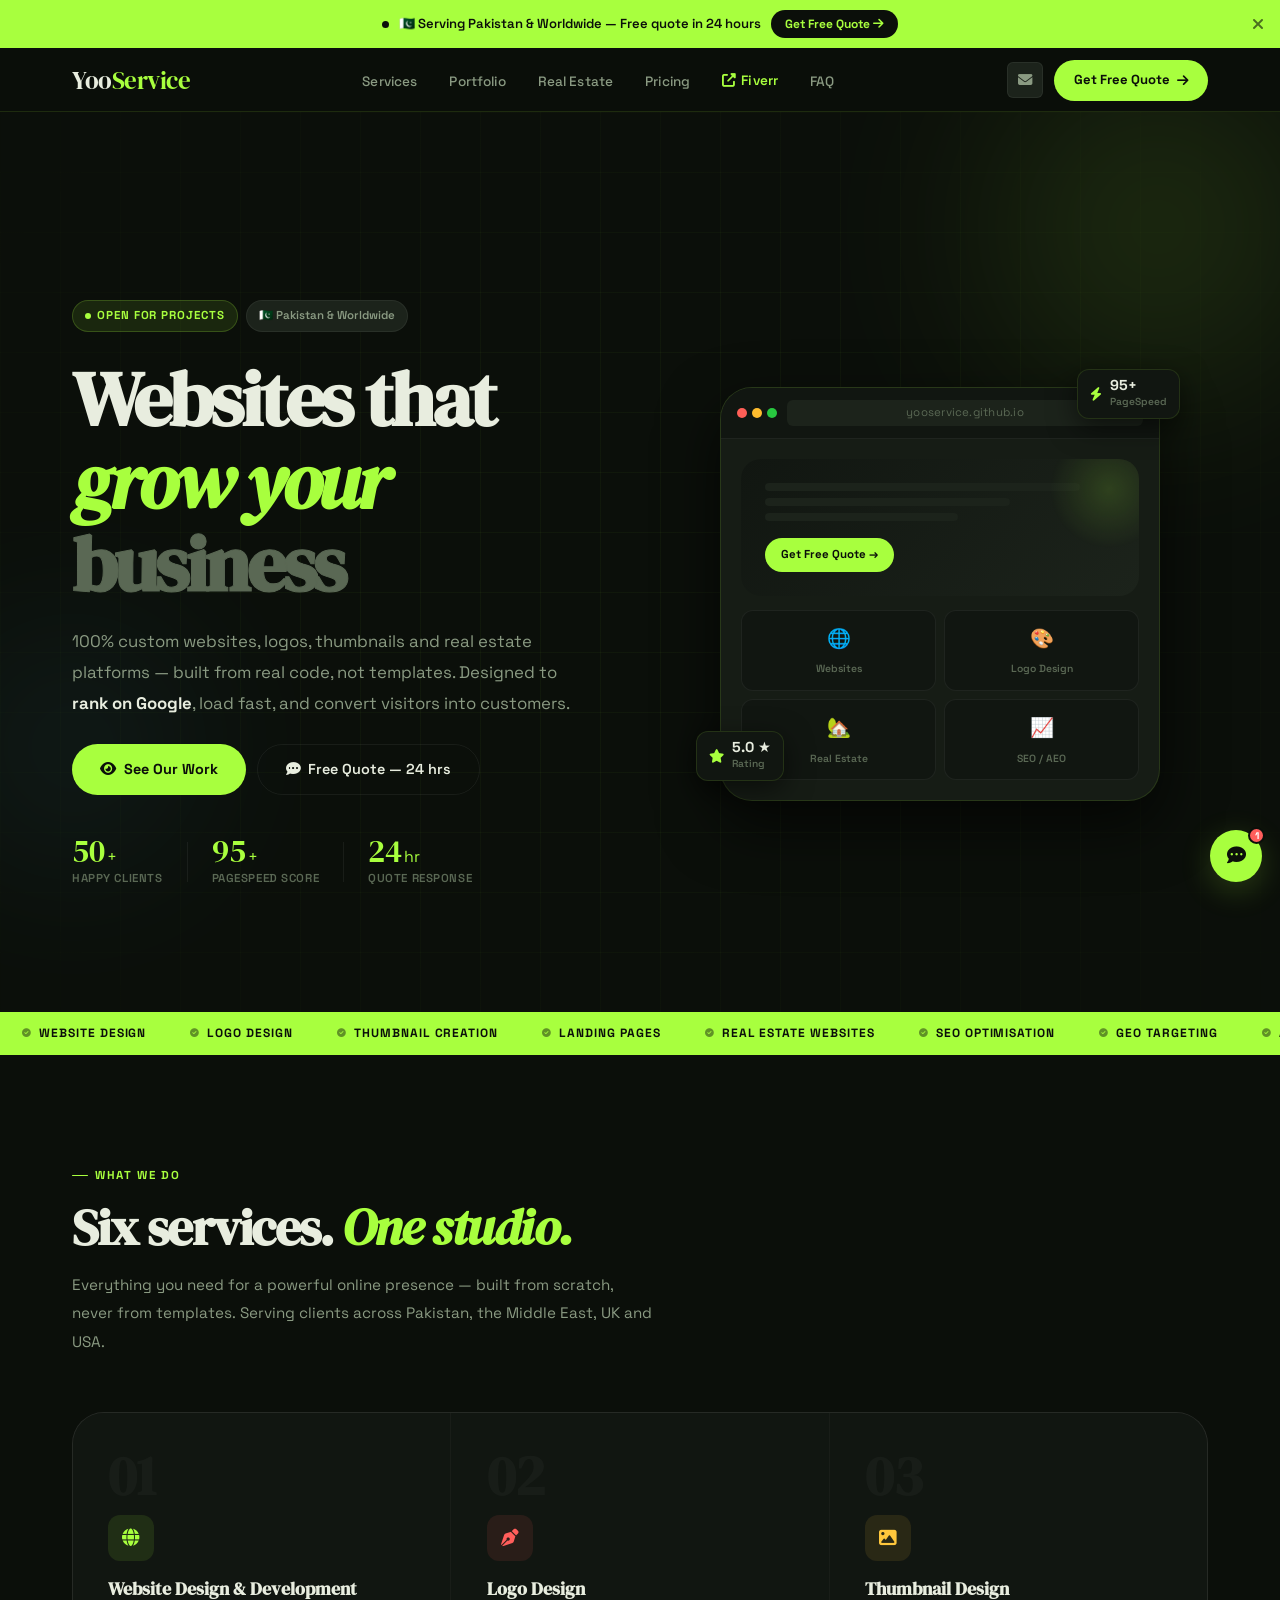
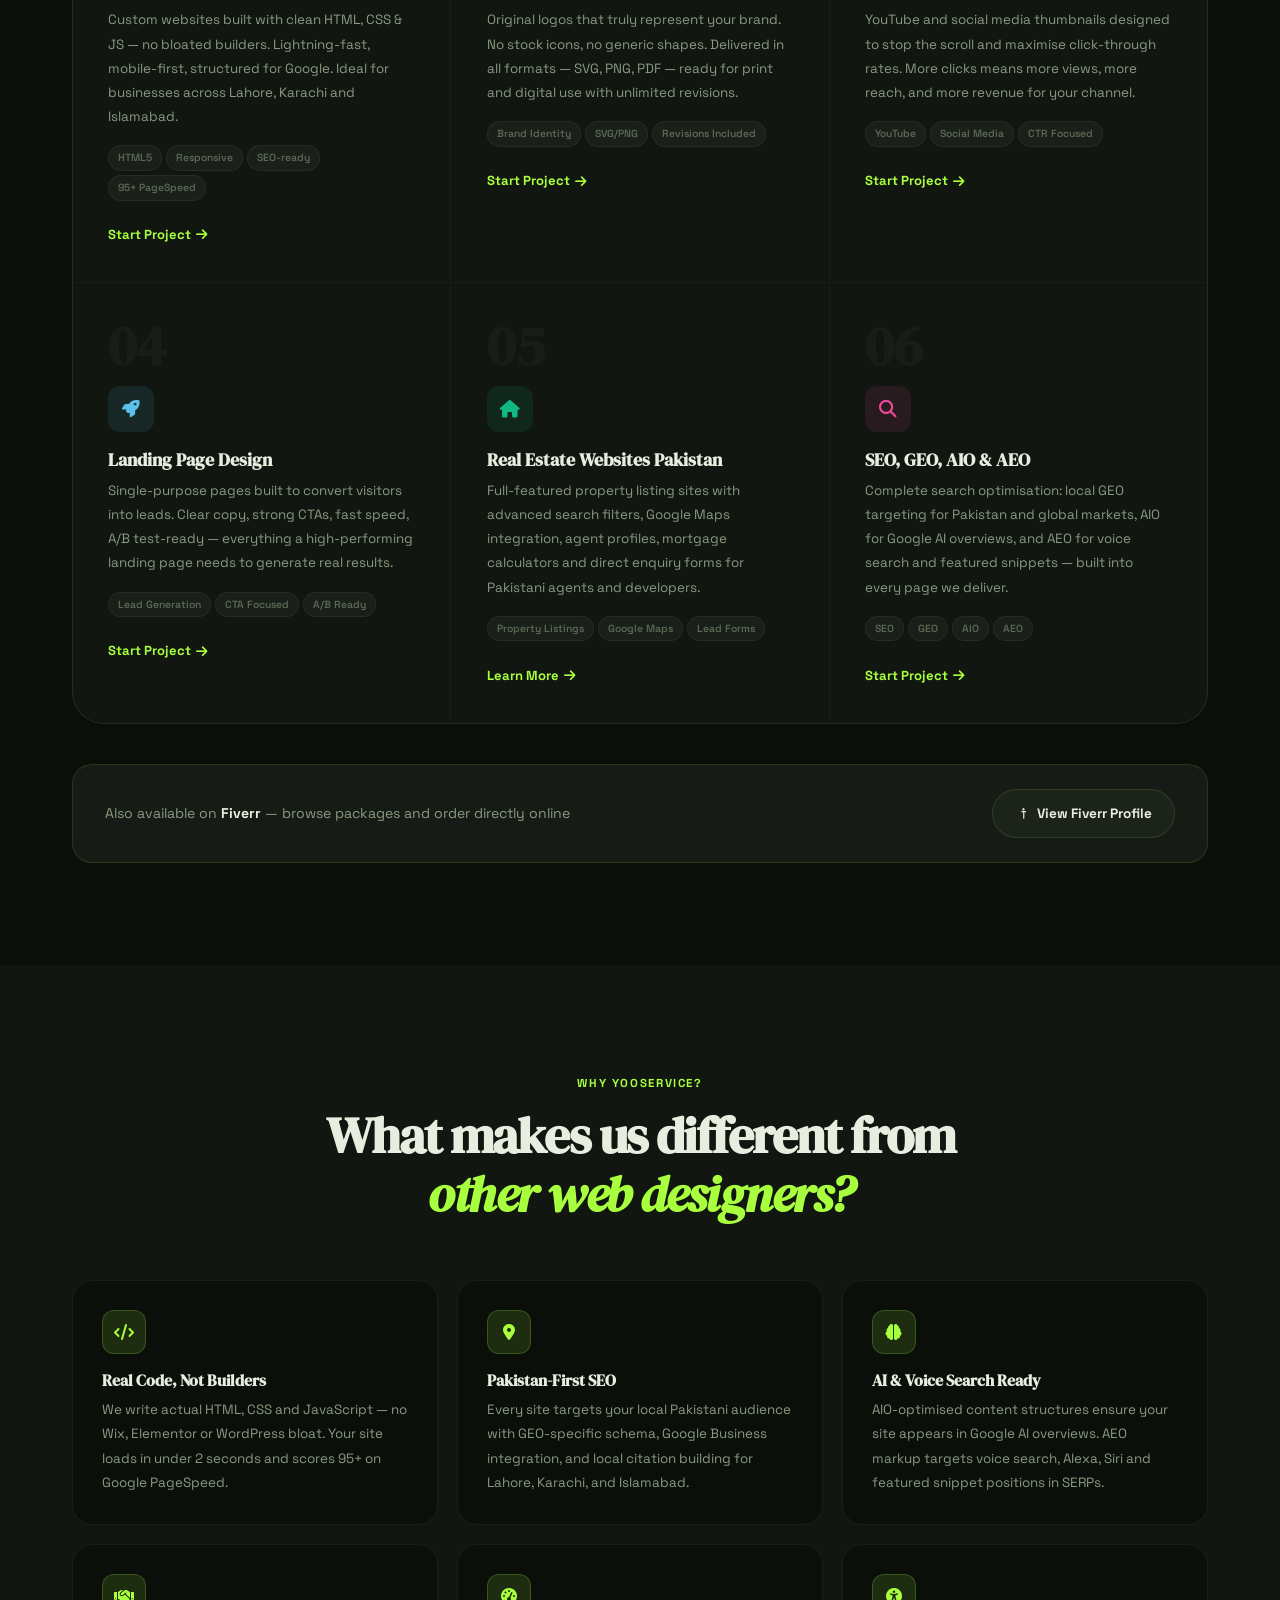
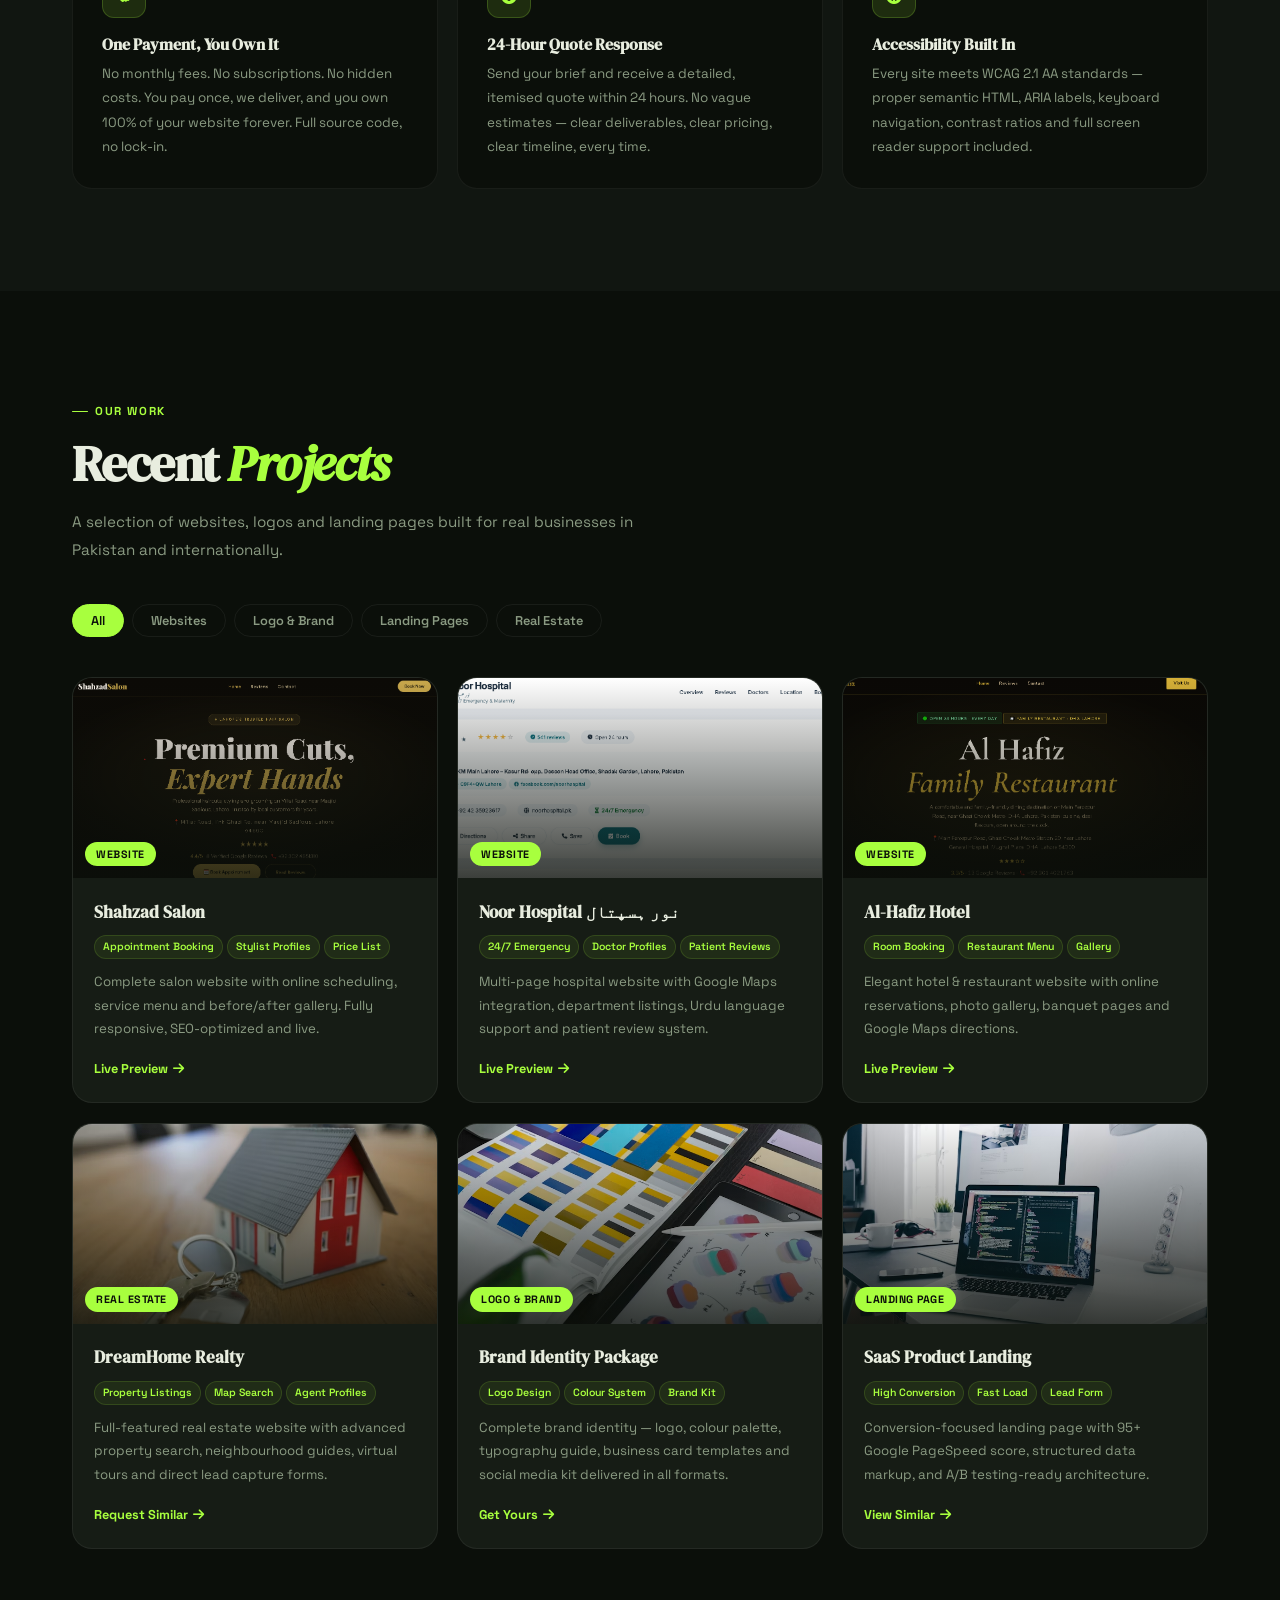
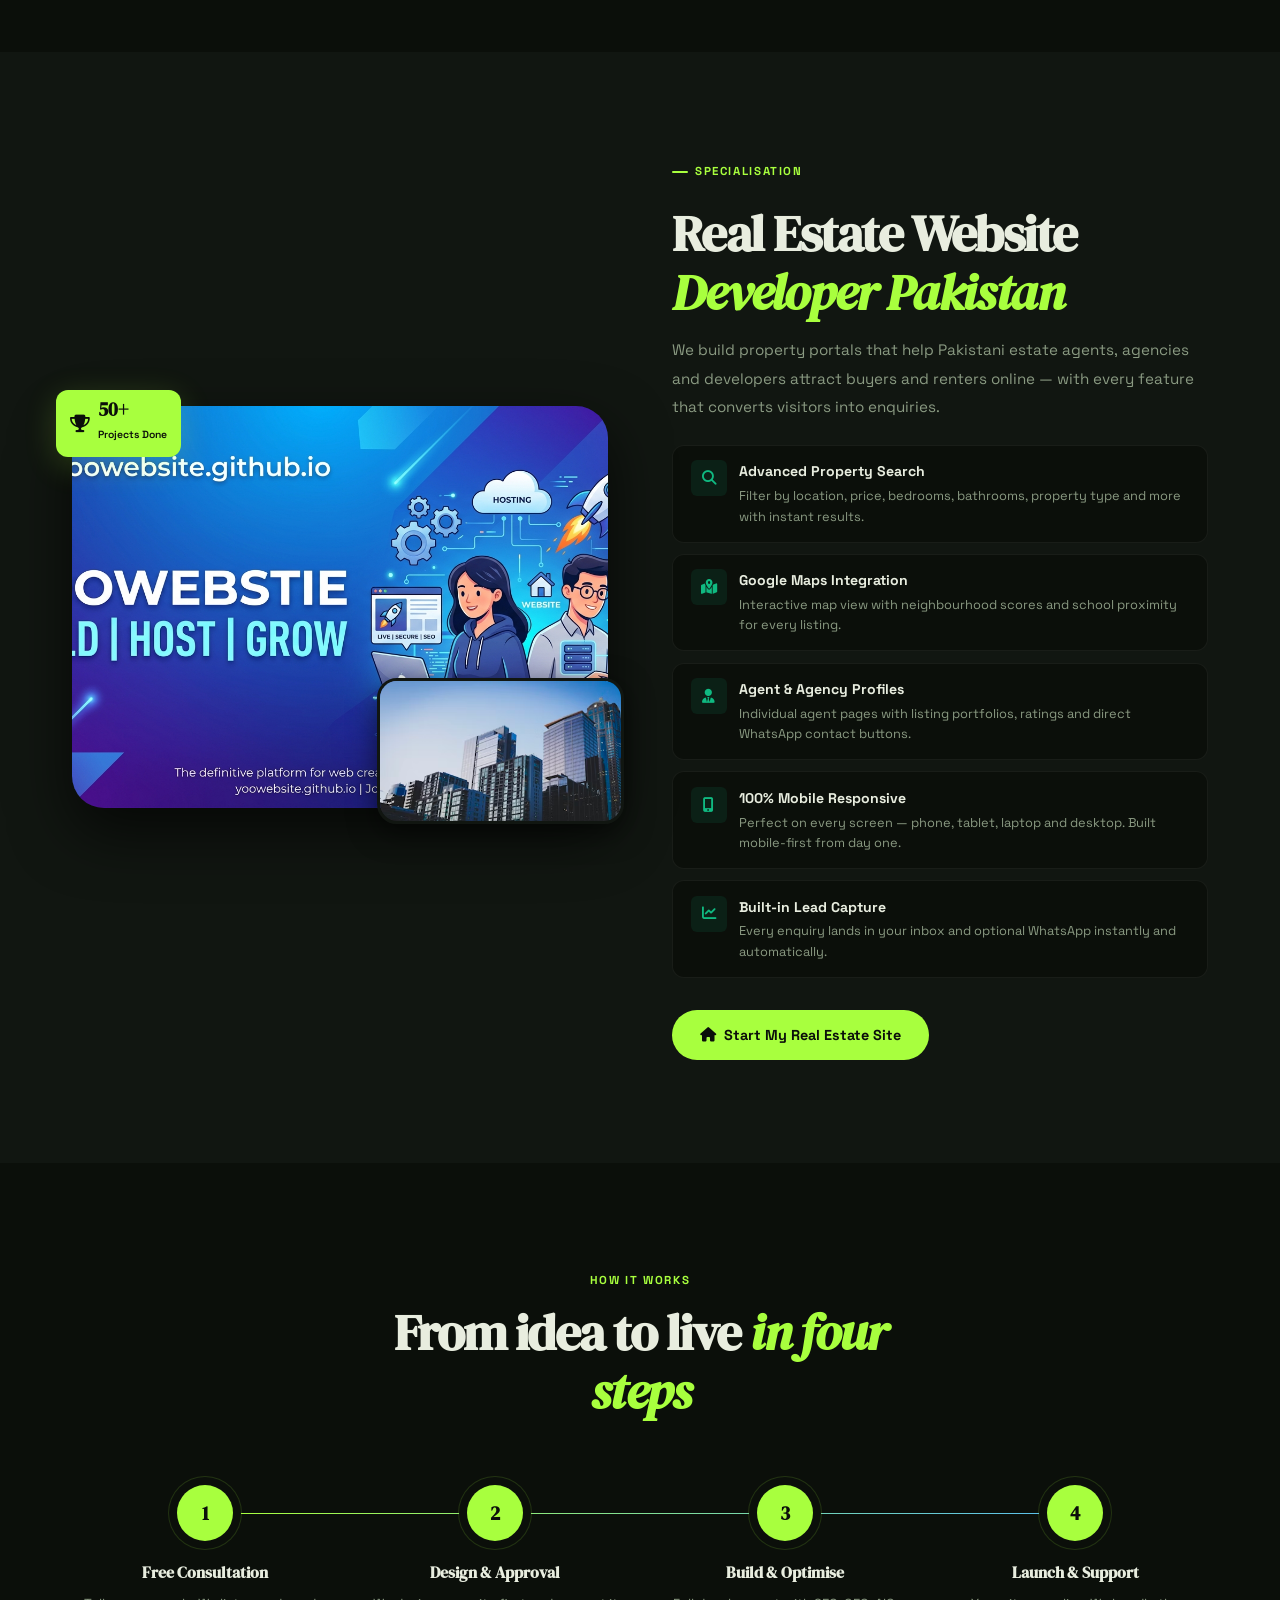
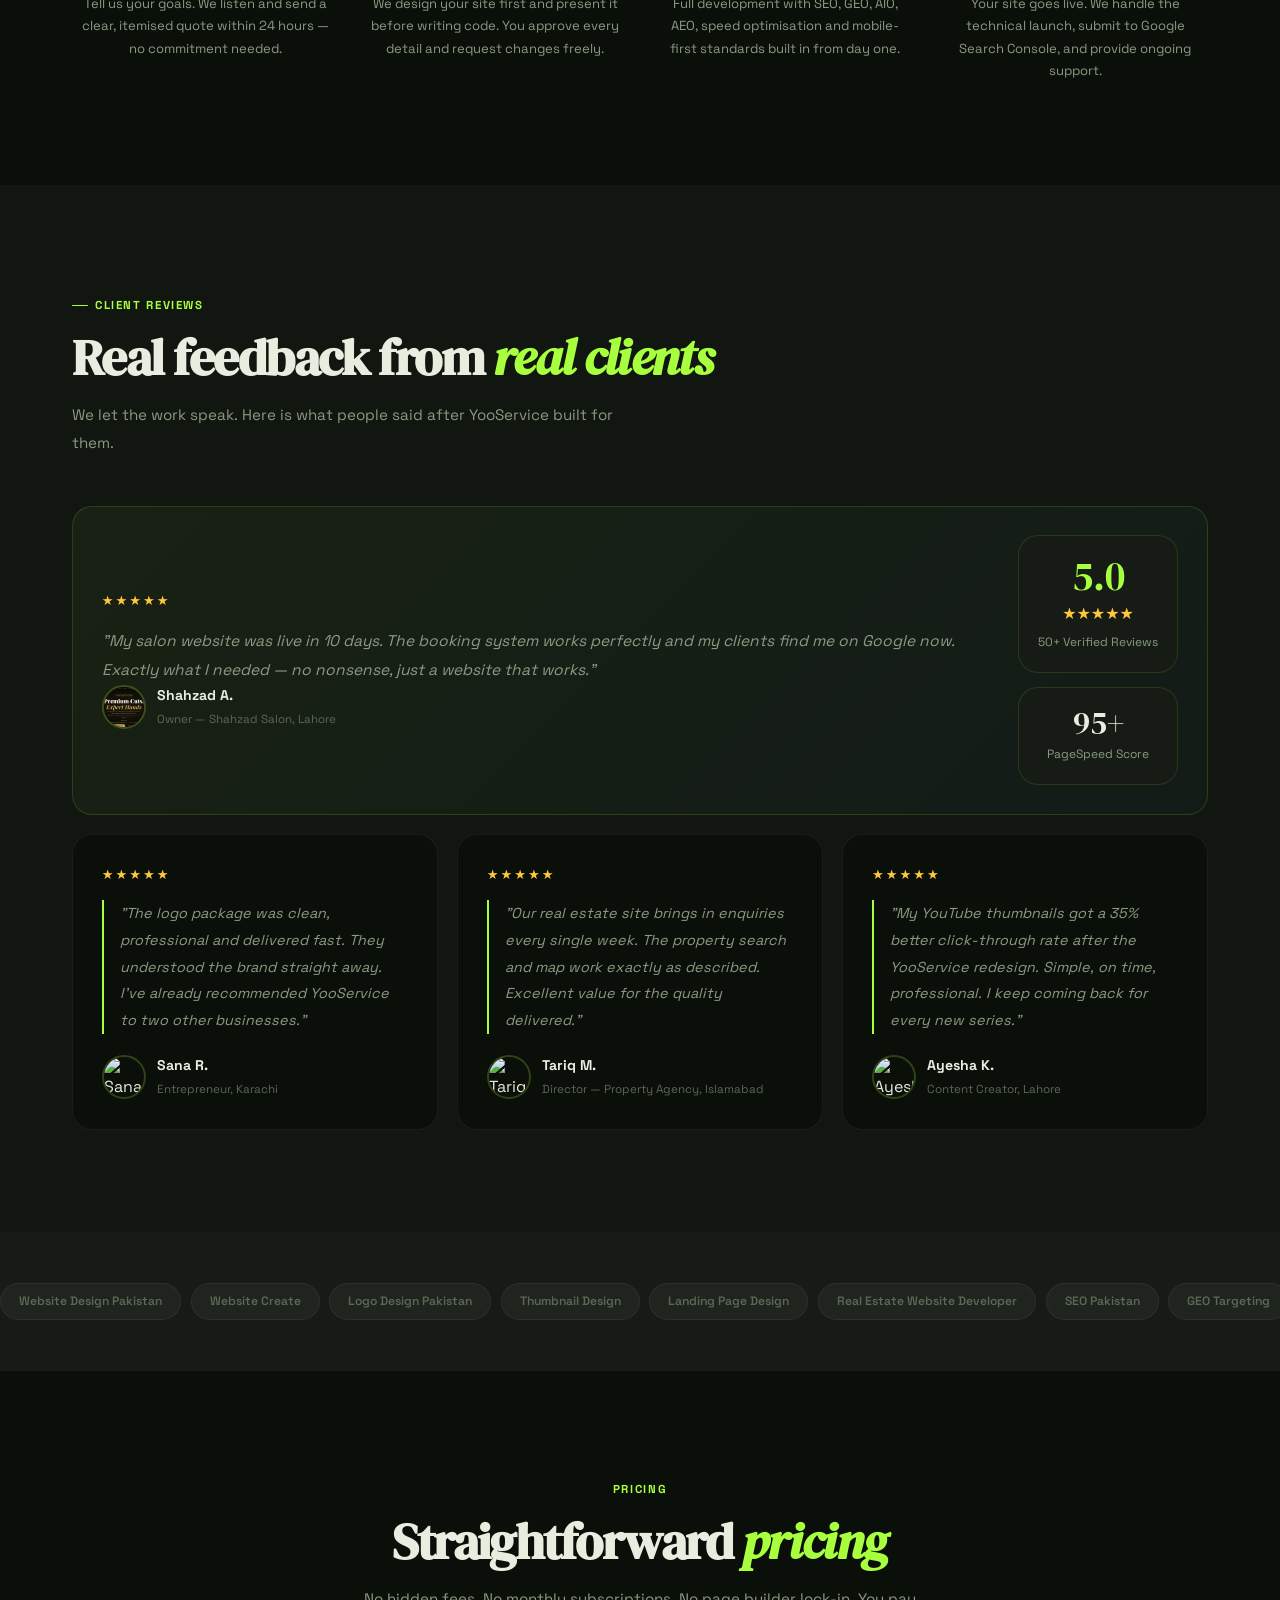
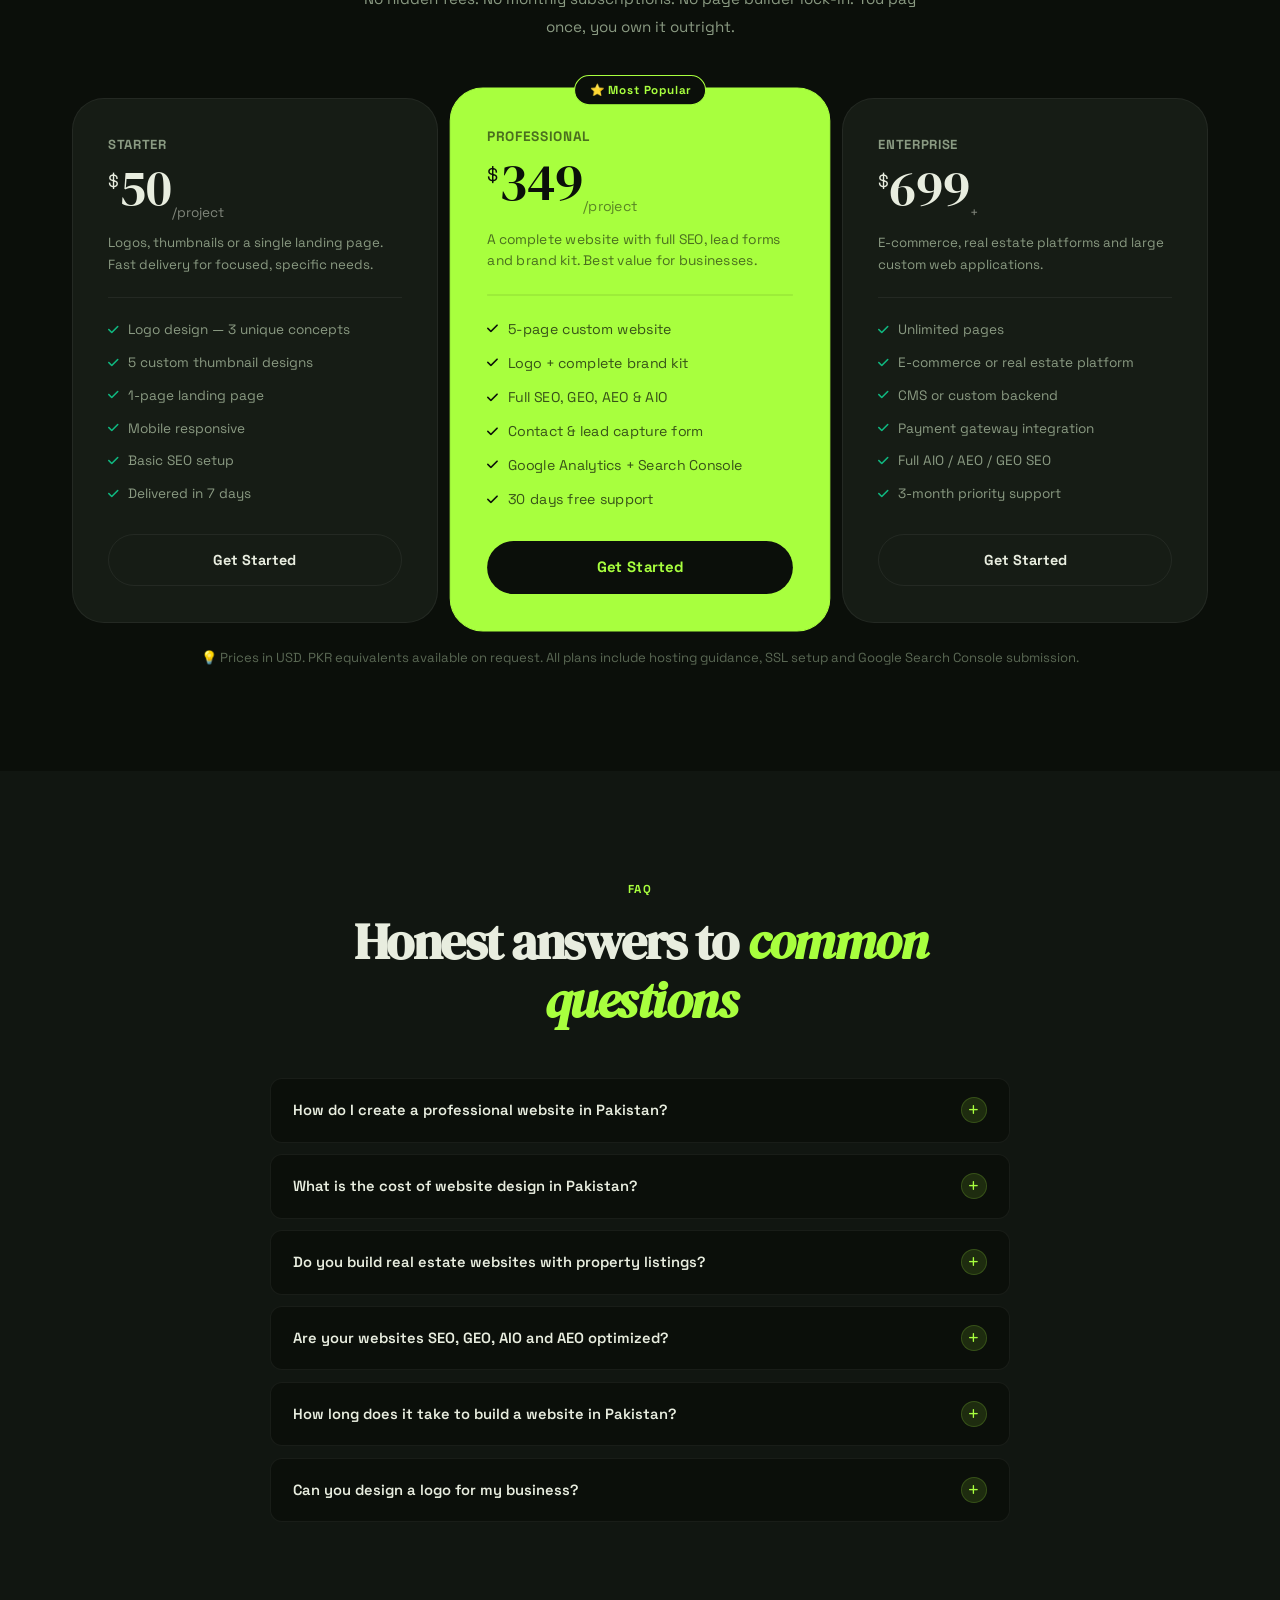
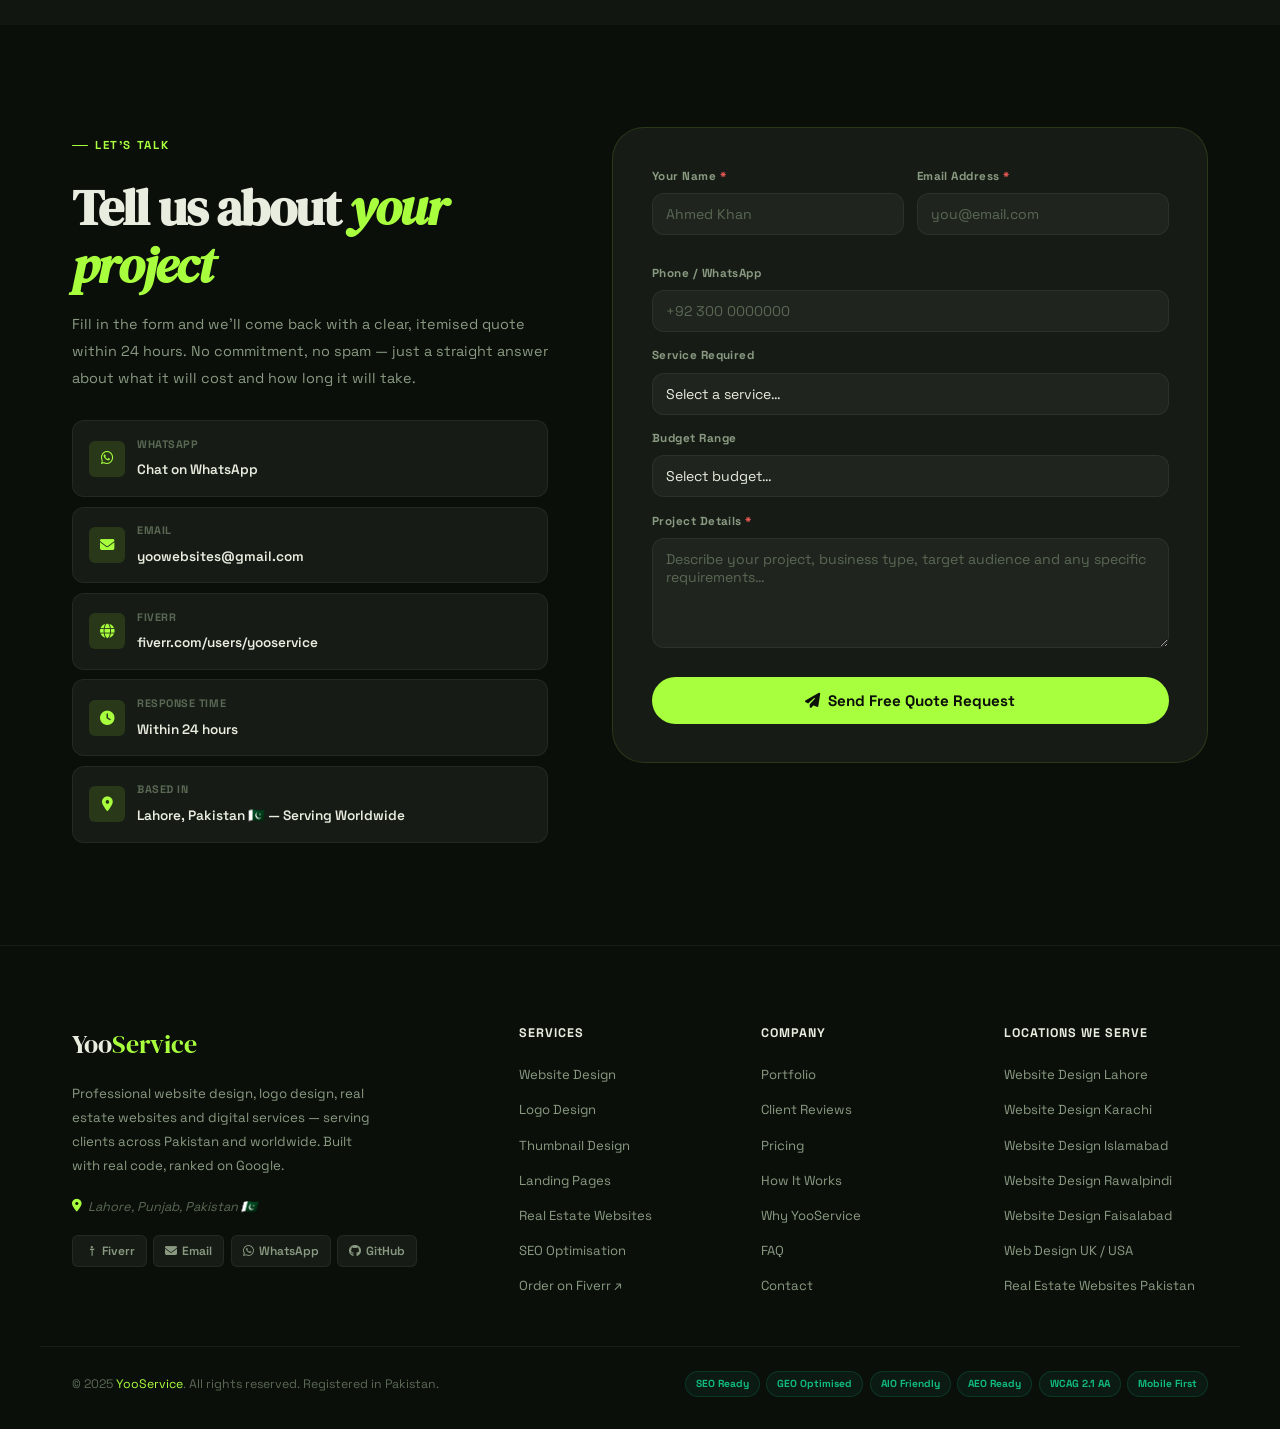
==== commit f1679144: "Update index.html" ====
--- a/index.html
+++ b/index.html
@@ -51,7 +51,7 @@
   "@graph":[
     {"@type":"WebSite","@id":"https://yooservice.github.io/#website","url":"https://yooservice.github.io/","name":"YooService","potentialAction":{"@type":"SearchAction","target":{"@type":"EntryPoint","urlTemplate":"https://yooservice.github.io/?s={search_term_string}"},"query-input":"required name=search_term_string"}},
     {"@type":"LocalBusiness","@id":"https://yooservice.github.io/#business","name":"YooService","url":"https://yooservice.github.io/","description":"YooService provides professional website design, logo design, and real estate website development in Pakistan.","telephone":"+92-310-4515679","email":"yoowebsites@gmail.com","priceRange":"$$","currenciesAccepted":"PKR, USD","address":{"@type":"PostalAddress","addressLocality":"Lahore","addressRegion":"Punjab","addressCountry":"PK","postalCode":"54000"},"geo":{"@type":"GeoCoordinates","latitude":31.5204,"longitude":74.3587},"areaServed":[{"@type":"City","name":"Lahore"},{"@type":"City","name":"Karachi"},{"@type":"City","name":"Islamabad"},{"@type":"Country","name":"Pakistan"}],"aggregateRating":{"@type":"AggregateRating","ratingValue":"5.0","reviewCount":"50","bestRating":"5"},"sameAs":["https://www.fiverr.com/users/yooservice"]},
-    {"@type":"FAQPage","mainEntity":[{"@type":"Question","name":"What is the cost of website design in Pakistan?","acceptedAnswer":{"@type":"Answer","text":"YooService starts from $149 (PKR 40,000) for landing pages. Full websites from $349. Real estate platforms from $699. All one-time payments — no monthly fees."}},{"@type":"Question","name":"How long does it take to build a website?","acceptedAnswer":{"@type":"Answer","text":"Logos and landing pages: 5–7 days. Full websites: 2–3 weeks. Real estate platforms: 3–6 weeks."}}]}
+    {"@type":"FAQPage","mainEntity":[{"@type":"Question","name":"What is the cost of website design in Pakistan?","acceptedAnswer":{"@type":"Answer","text":"YooService starts from $50 (PKR 13,832) for landing pages. Full websites from $349. Real estate platforms from $699. All one-time payments — no monthly fees."}},{"@type":"Question","name":"How long does it take to build a website?","acceptedAnswer":{"@type":"Answer","text":"Logos and landing pages: 5–7 days. Full websites: 2–3 weeks. Real estate platforms: 3–6 weeks."}}]}
   ]
 }
 </script>
@@ -1188,7 +1188,7 @@
     <div class="price-grid" role="list">
       <article class="pc rv d1" role="listitem" itemscope itemtype="https://schema.org/Offer">
         <div class="pc-name" itemprop="name">Starter</div>
-        <div class="pc-price"><sup>$</sup><span itemprop="price" content="149">149</span><sub>/project</sub></div>
+        <div class="pc-price"><sup>$</sup><span itemprop="price" content="50">50</span><sub>/project</sub></div>
         <meta itemprop="priceCurrency" content="USD"/>
         <p class="pc-desc">Logos, thumbnails or a single landing page. Fast delivery for focused, specific needs.</p>
         <hr/>
@@ -1263,7 +1263,7 @@
           <span class="faq-ico" aria-hidden="true"><i class="fas fa-plus"></i></span>
         </button>
         <div class="faq-a" itemscope itemprop="acceptedAnswer" itemtype="https://schema.org/Answer">
-          <div class="faq-a-inner" itemprop="text">Website design at YooService starts from $149 (approximately PKR 40,000–45,000) for logos or landing pages. Full professional business websites start from $349. Real estate and e-commerce platforms from $699. All prices are one-time payments — no monthly fees, subscriptions or hidden charges.</div>
+          <div class="faq-a-inner" itemprop="text">Website design at YooService starts from $50 (approximately PKR 40,000–45,000) for logos or landing pages. Full professional business websites start from $349. Real estate and e-commerce platforms from $699. All prices are one-time payments — no monthly fees, subscriptions or hidden charges.</div>
         </div>
       </div>
       <div class="faq-item rv d3" role="listitem" itemscope itemprop="mainEntity" itemtype="https://schema.org/Question">
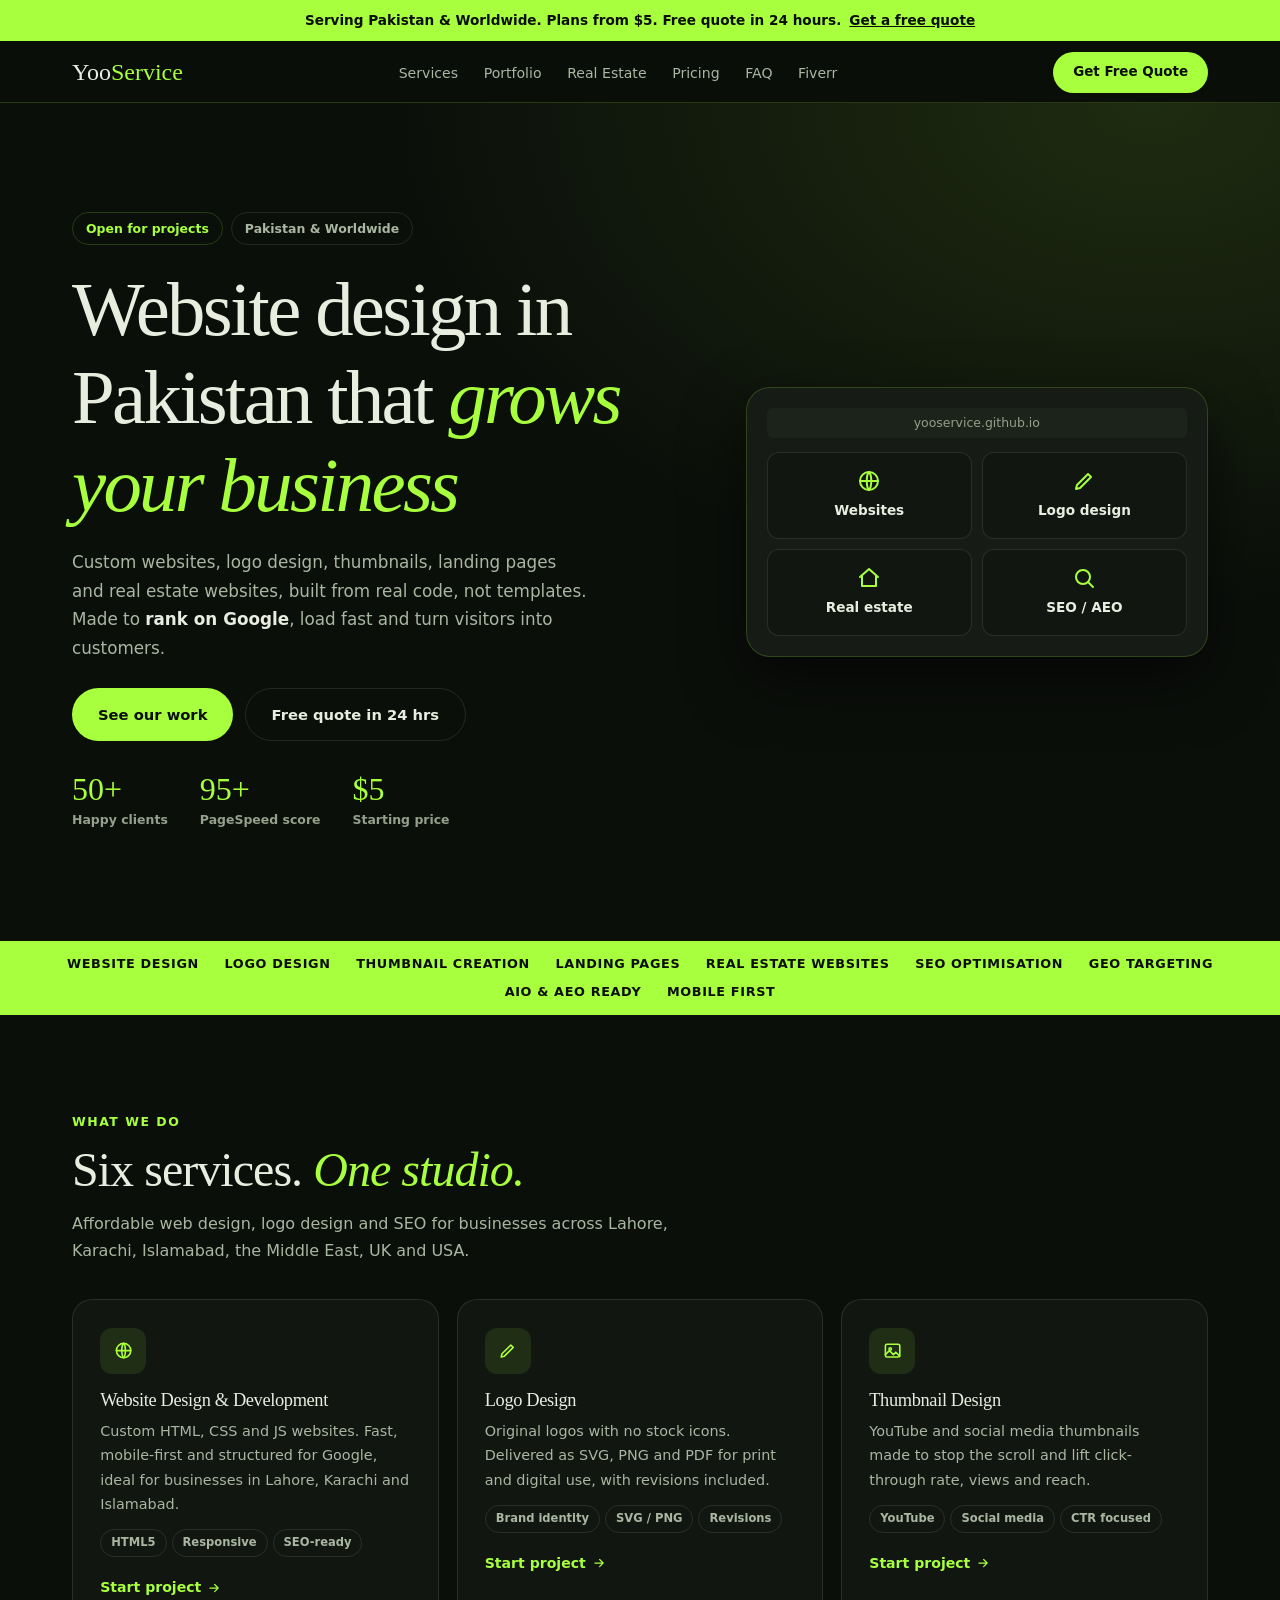
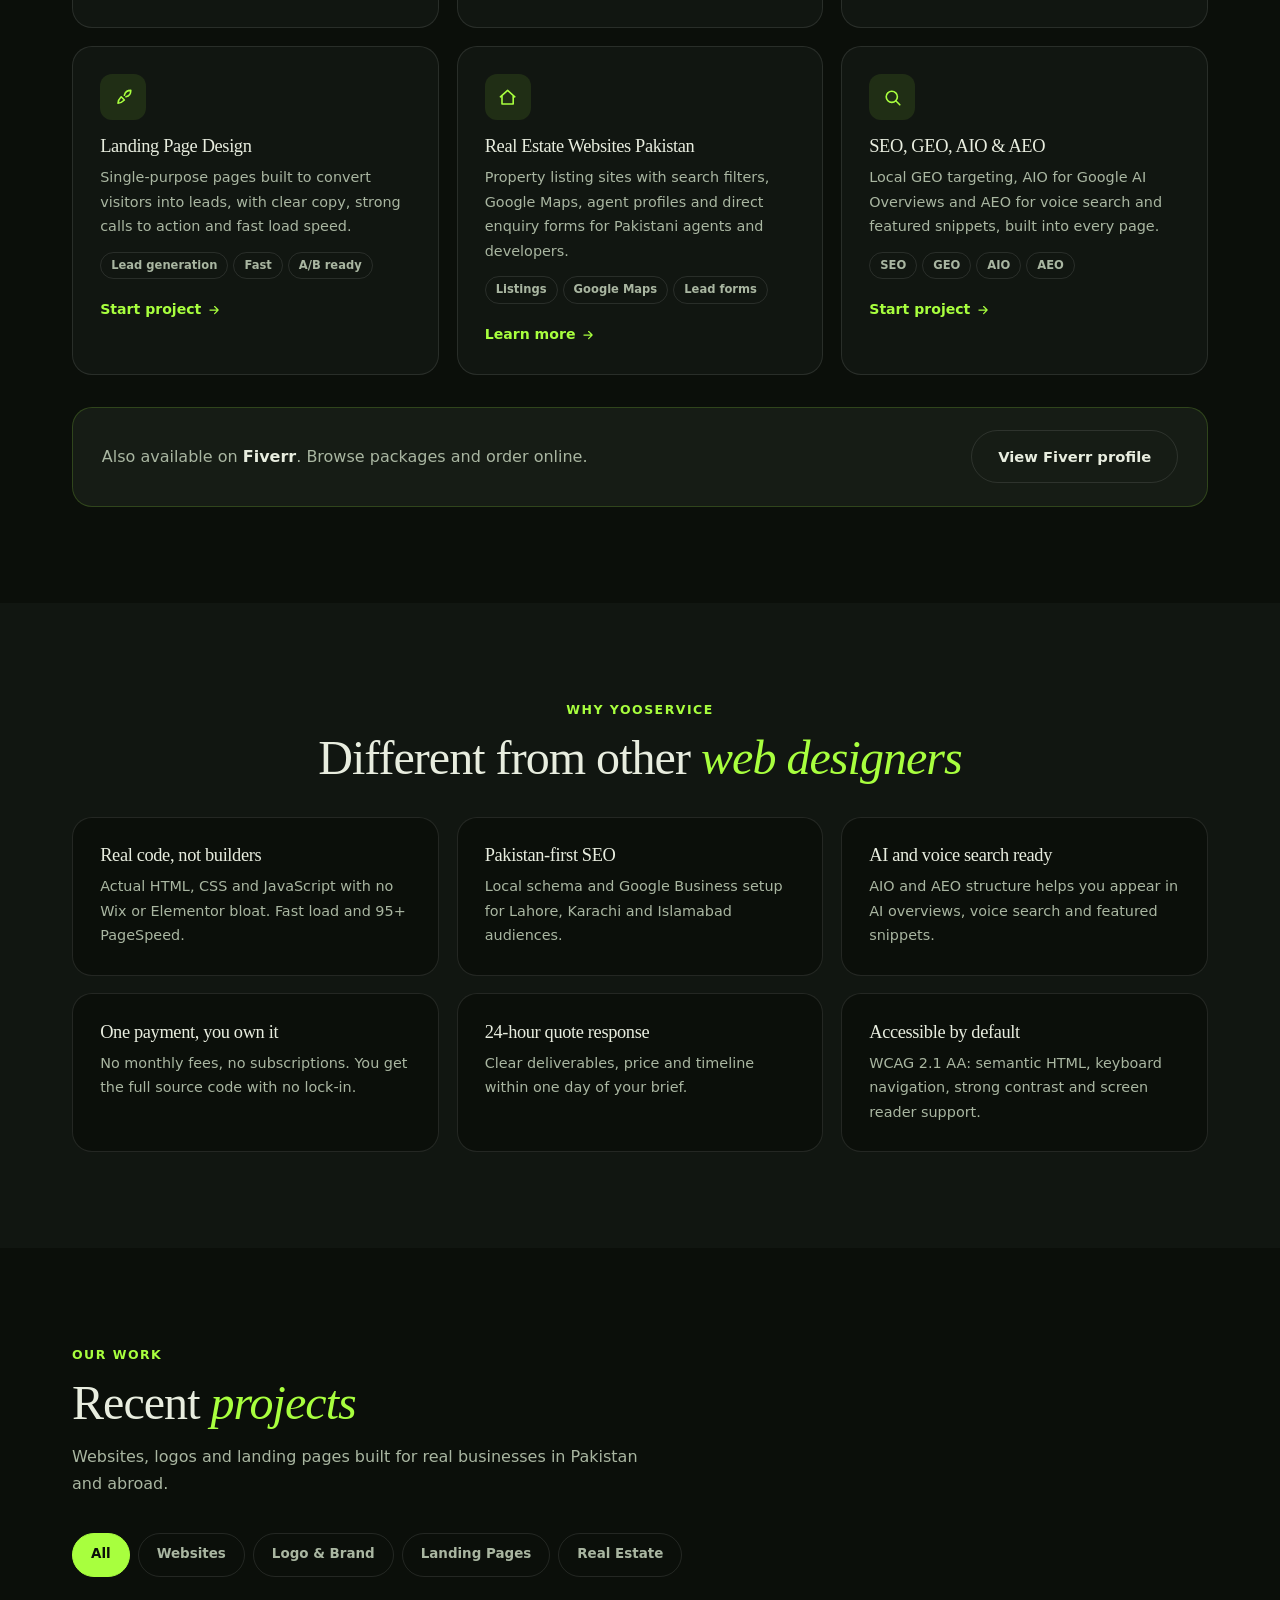
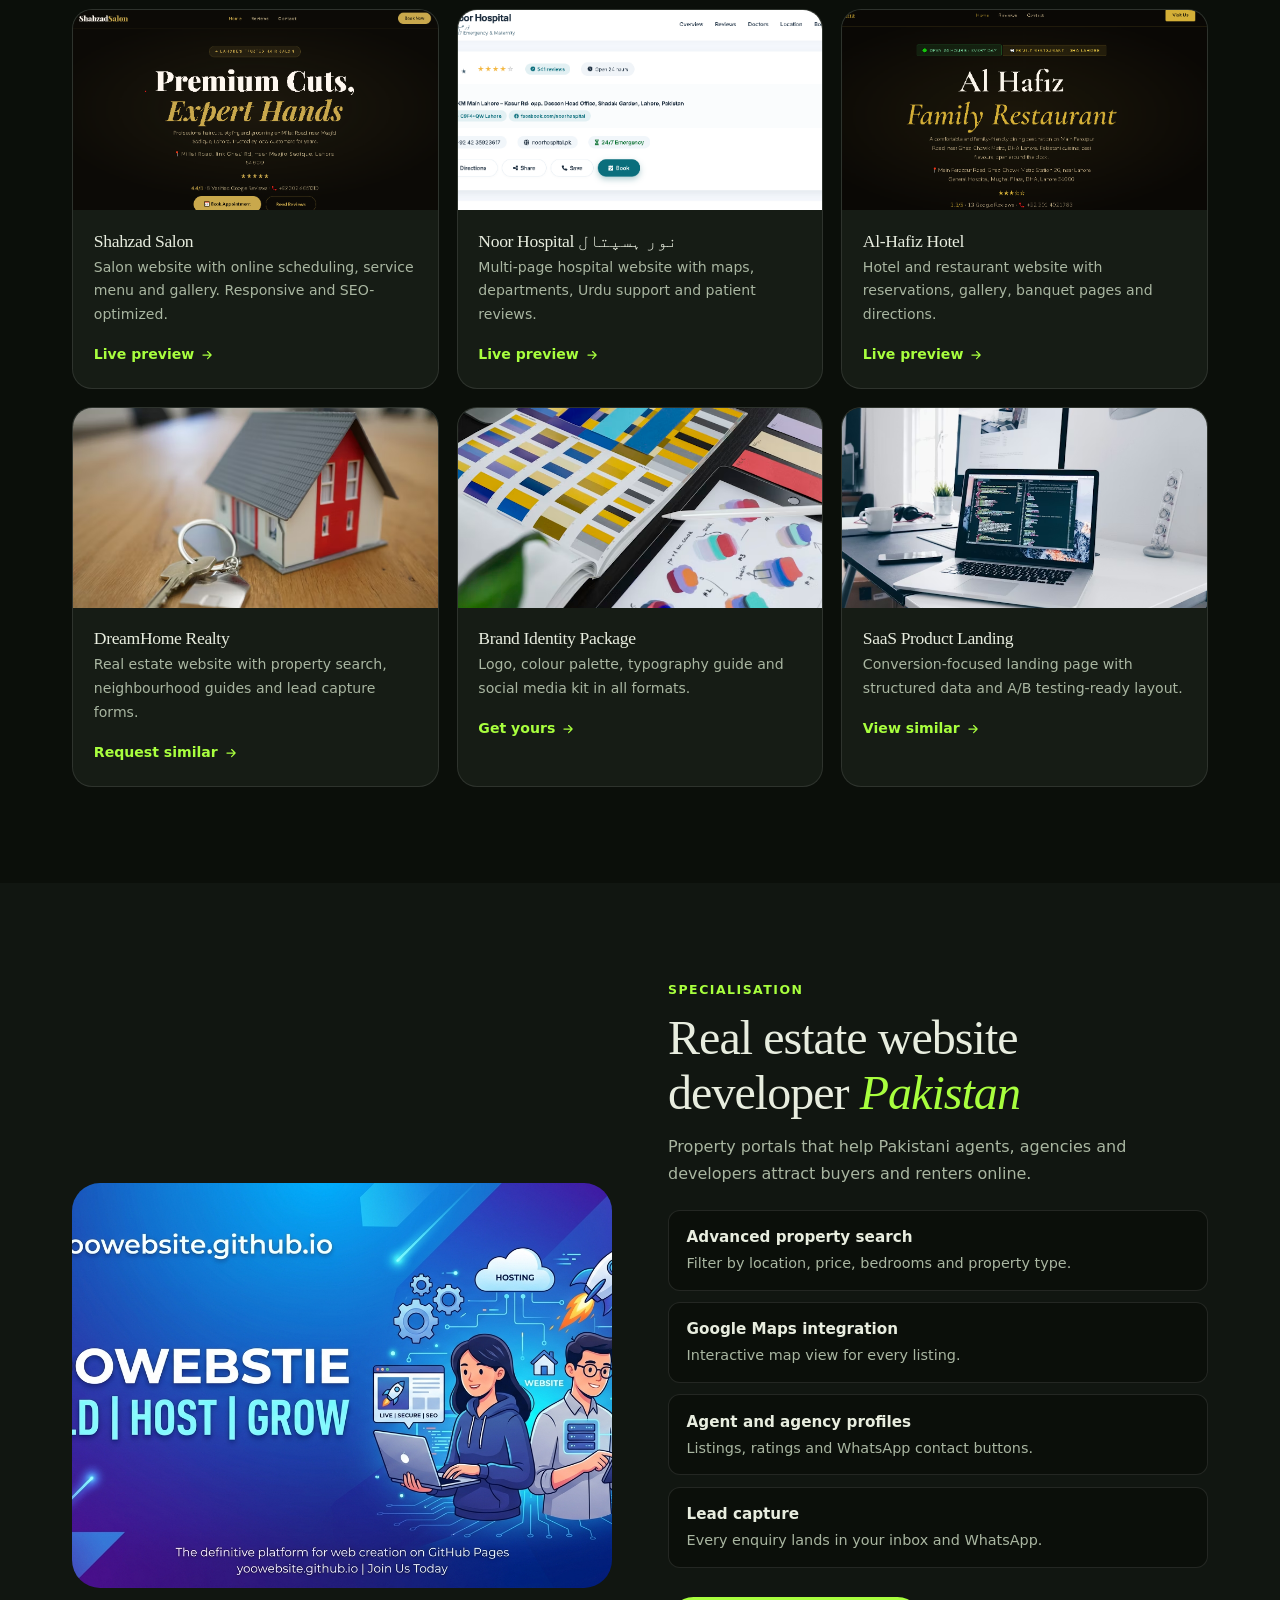
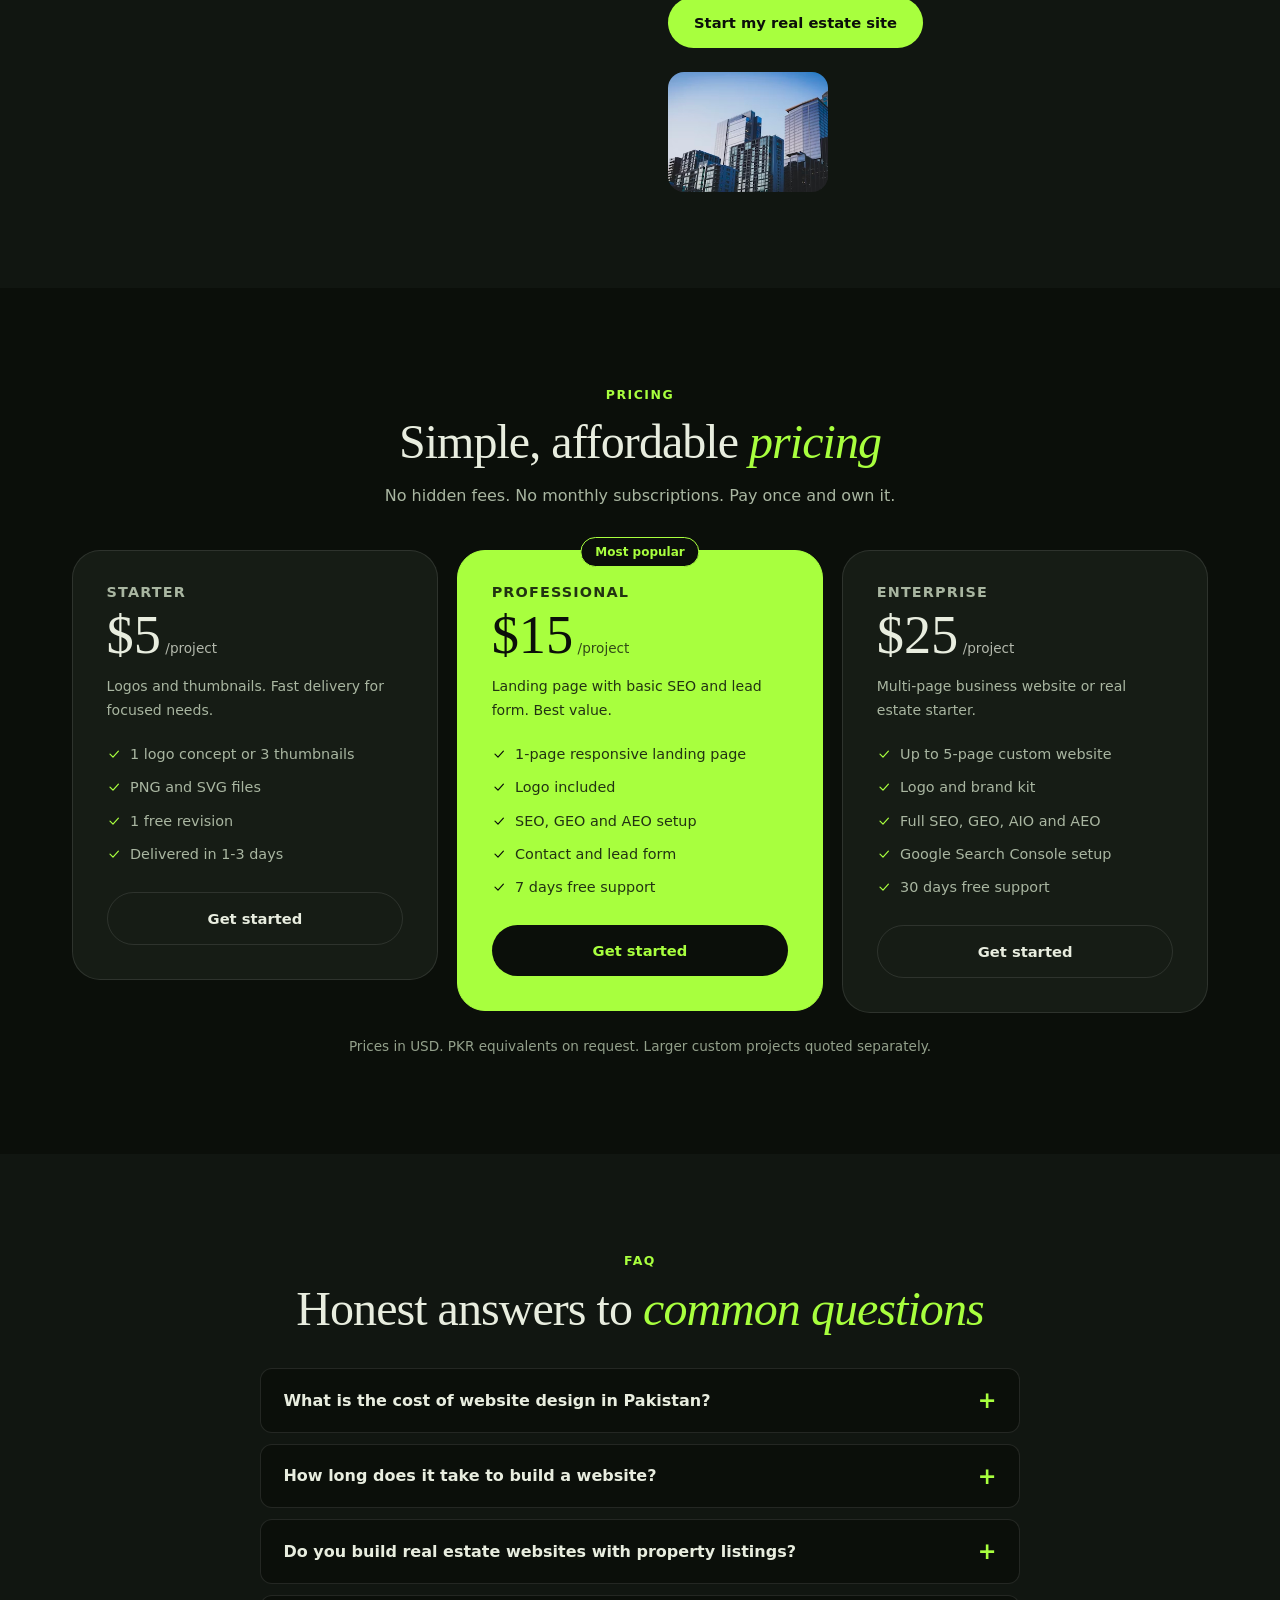
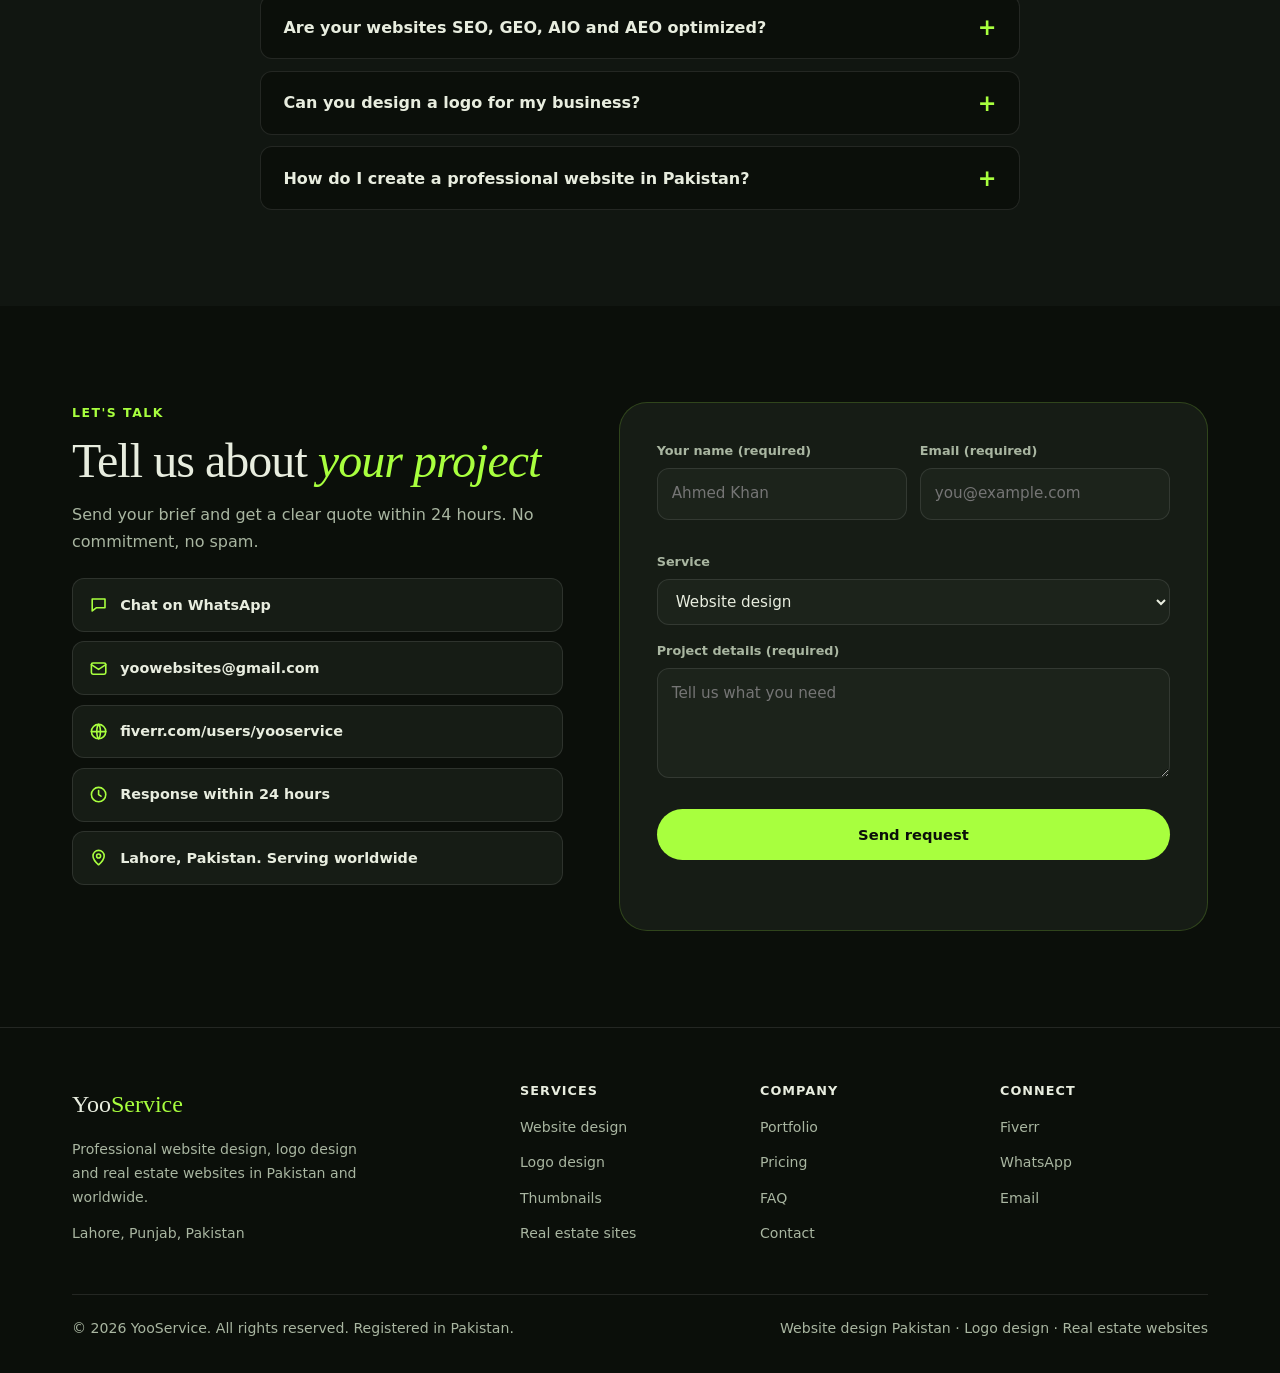
==== commit b73ae2bd: "Update index.html" ====
--- a/index.html
+++ b/index.html
@@ -1,1737 +1,355 @@
 <!DOCTYPE html>
 <html lang="en" dir="ltr" prefix="og: https://ogp.me/ns#">
 <head>
-<meta charset="UTF-8"/>
-<meta name="viewport" content="width=device-width,initial-scale=1.0,viewport-fit=cover"/>
-<meta http-equiv="X-UA-Compatible" content="IE=edge"/>
-
-<!-- ═══ PRIMARY SEO ═══ -->
-<title>YooService | Website Design, Logo & Real Estate Websites Pakistan</title>
-<meta name="description" content="YooService builds 100% custom websites, logos, thumbnails, landing pages and real estate platforms in Pakistan. SEO-ready, mobile-first, Google PageSpeed 95+. Free quote within 24 hours."/>
-<meta name="keywords" content="website design Pakistan,website design Lahore,logo design Pakistan,real estate website developer Pakistan,SEO services Pakistan,web developer Pakistan"/>
-<meta name="robots" content="index,follow,max-image-preview:large,max-snippet:-1"/>
-<meta name="author" content="YooService"/>
-<meta name="theme-color" content="#0b0f0a"/>
-
-<!-- ═══ GEO META ═══ -->
-<meta name="geo.region" content="PK-PB"/>
-<meta name="geo.placename" content="Lahore, Punjab, Pakistan"/>
-<meta name="geo.position" content="31.5204;74.3587"/>
-<meta name="ICBM" content="31.5204,74.3587"/>
-
-<!-- ═══ CANONICAL ═══ -->
-<link rel="canonical" href="https://yooservice.github.io/"/>
-<link rel="alternate" hreflang="en" href="https://yooservice.github.io/"/>
-<link rel="alternate" hreflang="x-default" href="https://yooservice.github.io/"/>
-
-<!-- ═══ OPEN GRAPH ═══ -->
-<meta property="og:type" content="website"/>
-<meta property="og:url" content="https://yooservice.github.io/"/>
-<meta property="og:title" content="YooService | Custom Website Design Pakistan"/>
-<meta property="og:description" content="100% custom websites, logos, real estate platforms. SEO-ready, mobile-first. Free quote in 24 hrs."/>
-<meta property="og:image" content="https://yooservice.github.io/img/og-image.jpg"/>
-<meta property="og:locale" content="en_US"/>
-
-<!-- ═══ TWITTER CARD ═══ -->
-<meta name="twitter:card" content="summary_large_image"/>
-<meta name="twitter:title" content="YooService | Website & Logo Design Pakistan"/>
-<meta name="twitter:description" content="100% custom websites, logos, real estate platforms. SEO-ready, mobile-first. Free quote in 24 hrs."/>
-<meta name="twitter:image" content="https://yooservice.github.io/img/og-image.jpg"/>
-
-<!-- ═══ PWA ═══ -->
-<link rel="manifest" href="manifest.json"/>
-<meta name="apple-mobile-web-app-capable" content="yes"/>
-<meta name="apple-mobile-web-app-status-bar-style" content="black-translucent"/>
-<meta name="apple-mobile-web-app-title" content="YooService"/>
-
-<!-- ═══ STRUCTURED DATA ═══ -->
+<meta charset="UTF-8">
+<meta name="viewport" content="width=device-width,initial-scale=1,viewport-fit=cover">
+<title>YooService | Website Design, Logo &amp; Real Estate Websites Pakistan</title>
+<meta name="description" content="YooService builds custom websites, logo design, thumbnails, landing pages and real estate websites in Pakistan. SEO, GEO, AIO &amp; AEO ready, mobile-first, 95+ PageSpeed. Plans from $5. Free quote in 24 hours.">
+<meta name="keywords" content="website design Pakistan,website design Lahore,logo design Pakistan,real estate website developer Pakistan,affordable web design,cheap website design,landing page design,thumbnail design,SEO services Pakistan,GEO AEO AIO optimization,web developer Pakistan,Fiverr web designer">
+<meta name="robots" content="index,follow,max-image-preview:large,max-snippet:-1">
+<meta name="author" content="YooService">
+<meta name="theme-color" content="#0b0f0a">
+<meta name="geo.region" content="PK-PB"><meta name="geo.placename" content="Lahore, Punjab, Pakistan">
+<meta name="geo.position" content="31.5204;74.3587"><meta name="ICBM" content="31.5204,74.3587">
+<link rel="canonical" href="https://yooservice.github.io/">
+<link rel="alternate" hreflang="en" href="https://yooservice.github.io/">
+<link rel="alternate" hreflang="x-default" href="https://yooservice.github.io/">
+<meta property="og:type" content="website"><meta property="og:url" content="https://yooservice.github.io/">
+<meta property="og:title" content="YooService | Custom Website Design Pakistan from $5">
+<meta property="og:description" content="Custom websites, logos, landing pages and real estate platforms. SEO-ready, mobile-first. Free quote in 24 hrs.">
+<meta property="og:image" content="https://yooservice.github.io/img/og-image.jpg"><meta property="og:locale" content="en_US">
+<meta name="twitter:card" content="summary_large_image">
+<meta name="twitter:title" content="YooService | Website &amp; Logo Design Pakistan">
+<meta name="twitter:description" content="Custom websites, logos, real estate platforms. Plans from $5. Free quote in 24 hrs.">
+<meta name="twitter:image" content="https://yooservice.github.io/img/og-image.jpg">
+<link rel="manifest" href="manifest.json">
+<meta name="apple-mobile-web-app-capable" content="yes"><meta name="apple-mobile-web-app-title" content="YooService">
 <script type="application/ld+json">
-{
-  "@context":"https://schema.org",
-  "@graph":[
-    {"@type":"WebSite","@id":"https://yooservice.github.io/#website","url":"https://yooservice.github.io/","name":"YooService","potentialAction":{"@type":"SearchAction","target":{"@type":"EntryPoint","urlTemplate":"https://yooservice.github.io/?s={search_term_string}"},"query-input":"required name=search_term_string"}},
-    {"@type":"LocalBusiness","@id":"https://yooservice.github.io/#business","name":"YooService","url":"https://yooservice.github.io/","description":"YooService provides professional website design, logo design, and real estate website development in Pakistan.","telephone":"+92-310-4515679","email":"yoowebsites@gmail.com","priceRange":"$$","currenciesAccepted":"PKR, USD","address":{"@type":"PostalAddress","addressLocality":"Lahore","addressRegion":"Punjab","addressCountry":"PK","postalCode":"54000"},"geo":{"@type":"GeoCoordinates","latitude":31.5204,"longitude":74.3587},"areaServed":[{"@type":"City","name":"Lahore"},{"@type":"City","name":"Karachi"},{"@type":"City","name":"Islamabad"},{"@type":"Country","name":"Pakistan"}],"aggregateRating":{"@type":"AggregateRating","ratingValue":"5.0","reviewCount":"50","bestRating":"5"},"sameAs":["https://www.fiverr.com/users/yooservice"]},
-    {"@type":"FAQPage","mainEntity":[{"@type":"Question","name":"What is the cost of website design in Pakistan?","acceptedAnswer":{"@type":"Answer","text":"YooService starts from $50 (PKR 13,832) for landing pages. Full websites from $349. Real estate platforms from $699. All one-time payments — no monthly fees."}},{"@type":"Question","name":"How long does it take to build a website?","acceptedAnswer":{"@type":"Answer","text":"Logos and landing pages: 5–7 days. Full websites: 2–3 weeks. Real estate platforms: 3–6 weeks."}}]}
-  ]
-}
+{"@context":"https://schema.org","@graph":[
+{"@type":"WebSite","@id":"https://yooservice.github.io/#website","url":"https://yooservice.github.io/","name":"YooService","potentialAction":{"@type":"SearchAction","target":{"@type":"EntryPoint","urlTemplate":"https://yooservice.github.io/?s={search_term_string}"},"query-input":"required name=search_term_string"}},
+{"@type":"LocalBusiness","@id":"https://yooservice.github.io/#business","name":"YooService","url":"https://yooservice.github.io/","description":"Professional website design, logo design, thumbnail design and real estate website development in Pakistan.","telephone":"+92-310-4515679","email":"yoowebsites@gmail.com","priceRange":"$","currenciesAccepted":"PKR, USD","address":{"@type":"PostalAddress","addressLocality":"Lahore","addressRegion":"Punjab","addressCountry":"PK","postalCode":"54000"},"geo":{"@type":"GeoCoordinates","latitude":31.5204,"longitude":74.3587},"areaServed":[{"@type":"City","name":"Lahore"},{"@type":"City","name":"Karachi"},{"@type":"City","name":"Islamabad"},{"@type":"Country","name":"Pakistan"}],"aggregateRating":{"@type":"AggregateRating","ratingValue":"5.0","reviewCount":"50","bestRating":"5"},"sameAs":["https://www.fiverr.com/users/yooservice"],
+"makesOffer":[{"@type":"Offer","name":"Starter","price":"5","priceCurrency":"USD"},{"@type":"Offer","name":"Professional","price":"15","priceCurrency":"USD"},{"@type":"Offer","name":"Enterprise","price":"25","priceCurrency":"USD"}]},
+{"@type":"FAQPage","mainEntity":[
+{"@type":"Question","name":"What is the cost of website design in Pakistan?","acceptedAnswer":{"@type":"Answer","text":"YooService plans start from $5 (about PKR 1,400) for logos and thumbnails, $15 (about PKR 4,150) for landing pages and $25 (about PKR 6,900) for full websites. One-time payment, no monthly fees."}},
+{"@type":"Question","name":"How long does it take to build a website?","acceptedAnswer":{"@type":"Answer","text":"Logos and landing pages take 1-7 days. Full websites take 1-3 weeks. Real estate platforms take 3-6 weeks."}},
+{"@type":"Question","name":"Do you build real estate websites in Pakistan?","acceptedAnswer":{"@type":"Answer","text":"Yes. We build property portals with search filters, Google Maps, agent profiles, WhatsApp enquiry buttons and lead forms."}},
+{"@type":"Question","name":"Are your websites SEO, GEO, AIO and AEO optimized?","acceptedAnswer":{"@type":"Answer","text":"Yes. Every site includes meta tags, Schema.org markup, a sitemap, local GEO signals, AIO content structure and AEO markup for voice search and featured snippets."}}]}]}
 </script>
-
-<!-- ═══ PRECONNECT ═══ -->
-<link rel="preconnect" href="https://fonts.googleapis.com"/>
-<link rel="preconnect" href="https://fonts.gstatic.com" crossorigin/>
-<link rel="preconnect" href="https://cdnjs.cloudflare.com"/>
-<link rel="dns-prefetch" href="https://formspree.io"/>
-
-<!-- ═══ FONTS — Unique pairing: Clash Display + Cabinet Grotesk ═══ -->
-<link href="https://fonts.googleapis.com/css2?family=Space+Grotesk:wght@300;400;500;600;700&family=DM+Serif+Display:ital@0;1&display=swap" rel="stylesheet"/>
-<link rel="stylesheet" href="https://cdnjs.cloudflare.com/ajax/libs/font-awesome/6.5.0/css/all.min.css" media="print" onload="this.media='all'" crossorigin="anonymous"/>
-<noscript><link rel="stylesheet" href="https://cdnjs.cloudflare.com/ajax/libs/font-awesome/6.5.0/css/all.min.css"/></noscript>
-
 <style>
-/* ═══════════════════════════════════════════════════════
-   CSS CUSTOM PROPERTIES
-═══════════════════════════════════════════════════════ */
-:root {
-  --c-bg:       #0b0f0a;
-  --c-bg2:      #111611;
-  --c-bg3:      #161c15;
-  --c-bg4:      #1c231b;
-  --c-lime:     #a8ff3e;
-  --c-lime2:    #c5ff6e;
-  --c-lime-dim: rgba(168,255,62,.12);
-  --c-text:     #e8eddf;
-  --c-text2:    #8a9a82;
-  --c-text3:    #5a6854;
-  --c-border:   rgba(168,255,62,.12);
-  --c-border2:  rgba(255,255,255,.06);
-  --c-glow:     rgba(168,255,62,.25);
-  --c-red:      #ff5e5b;
-  --c-gold:     #ffc73c;
-  --c-sky:      #5bc0eb;
-
-  --ff-head: 'DM Serif Display', Georgia, serif;
-  --ff-body: 'Space Grotesk', system-ui, sans-serif;
-
-  --r-sm:   6px;
-  --r-md:   12px;
-  --r-lg:   20px;
-  --r-xl:   32px;
-  --r-pill: 999px;
-
-  --shadow-sm: 0 2px 10px rgba(0,0,0,.5);
-  --shadow-md: 0 8px 28px rgba(0,0,0,.55);
-  --shadow-lg: 0 24px 60px rgba(0,0,0,.65);
-  --shadow-lime: 0 8px 32px rgba(168,255,62,.2);
-
-  --nav-h: 64px;
-  --tr: .22s ease;
-}
-
-/* ═══════════════════════════════════════════════════════
-   RESET + BASE
-═══════════════════════════════════════════════════════ */
+:root{--bg:#0b0f0a;--bg2:#111611;--bg3:#161c15;--bg4:#1c231b;--lime:#a8ff3e;--lime2:#c5ff6e;--tx:#e8eddf;--tx2:#a9b6a1;--tx3:#93a08b;--bd:rgba(168,255,62,.18);--bd2:rgba(255,255,255,.1);--red:#ff8a87;--ff:system-ui,-apple-system,"Segoe UI",Roboto,"Helvetica Neue",Arial,sans-serif;--fh:Georgia,"Times New Roman",serif;--nav:62px}
 *,*::before,*::after{box-sizing:border-box;margin:0;padding:0}
-html{scroll-behavior:smooth;font-size:16px;-webkit-text-size-adjust:100%}
-body{font-family:var(--ff-body);background:var(--c-bg);color:var(--c-text);line-height:1.7;overflow-x:hidden;-webkit-font-smoothing:antialiased;-moz-osx-font-smoothing:grayscale}
-img,video,svg{display:block;max-width:100%;height:auto}
-a{text-decoration:none;color:inherit}
-ul,ol{list-style:none}
-button{cursor:pointer;font-family:inherit;border:none;background:none}
-input,textarea,select{font-family:inherit}
-
-/* ═══════════════════════════════════════════════════════
-   ACCESSIBILITY
-═══════════════════════════════════════════════════════ */
-.skip-link{position:absolute;top:-40px;left:0;background:var(--c-lime);color:var(--c-bg);padding:8px 16px;border-radius:0 0 var(--r-sm) 0;font-weight:700;font-size:.85rem;z-index:9999;transition:top .2s}
-.skip-link:focus{top:0}
-.sr-only{position:absolute;width:1px;height:1px;padding:0;margin:-1px;overflow:hidden;clip:rect(0,0,0,0);white-space:nowrap;border:0}
-
-/* ═══════════════════════════════════════════════════════
-   LAYOUT CONTAINER
-═══════════════════════════════════════════════════════ */
-.wrap{max-width:1200px;margin:0 auto;padding:0 clamp(1rem,4vw,2rem)}
-
-/* ═══════════════════════════════════════════════════════
-   ANNOUNCEMENT BAR
-═══════════════════════════════════════════════════════ */
-#ann-bar{background:var(--c-lime);padding:10px 1rem;text-align:center;position:relative;z-index:100}
-.ann-inner{display:flex;align-items:center;justify-content:center;gap:10px;flex-wrap:wrap;max-width:1200px;margin:0 auto}
-.ann-dot{width:7px;height:7px;background:var(--c-bg);border-radius:50%;animation:blink 2s infinite;flex-shrink:0}
-.ann-inner span{font-size:.82rem;font-weight:600;color:var(--c-bg)}
-.ann-cta{background:var(--c-bg);color:var(--c-lime);padding:4px 14px;border-radius:var(--r-pill);font-size:.75rem;font-weight:700;transition:opacity var(--tr)}
-.ann-cta:hover{opacity:.85}
-.ann-close{position:absolute;right:12px;top:50%;transform:translateY(-50%);color:var(--c-bg);font-size:1rem;opacity:.6;transition:opacity var(--tr);padding:4px;line-height:1}
-.ann-close:hover{opacity:1}
-
-/* ═══════════════════════════════════════════════════════
-   NAVIGATION
-═══════════════════════════════════════════════════════ */
-#nav{position:sticky;top:0;left:0;right:0;height:var(--nav-h);background:rgba(11,15,10,.94);backdrop-filter:blur(24px);-webkit-backdrop-filter:blur(24px);border-bottom:1px solid var(--c-border);z-index:999;transition:box-shadow var(--tr)}
-#nav.scrolled{box-shadow:0 4px 24px rgba(0,0,0,.4)}
-.nav-inner{display:flex;align-items:center;justify-content:space-between;height:var(--nav-h);max-width:1200px;margin:0 auto;padding:0 clamp(1rem,4vw,2rem)}
-.nav-brand{font-family:var(--ff-head);font-size:1.55rem;color:var(--c-text);letter-spacing:-.02em;display:flex;align-items:center;gap:0}
-.brand-accent{color:var(--c-lime)}
-.nav-links{display:flex;align-items:center;gap:clamp(1rem,2.5vw,2rem)}
-.nav-links a{font-size:.85rem;font-weight:500;color:var(--c-text2);transition:color var(--tr);letter-spacing:.01em}
-.nav-links a:hover{color:var(--c-text)}
-.nav-links a.ext{display:flex;align-items:center;gap:5px;color:var(--c-lime);font-weight:600}
-.nav-links a.ext:hover{color:var(--c-lime2)}
-.nav-actions{display:flex;align-items:center;gap:.7rem}
-.nav-email-btn{width:36px;height:36px;border-radius:var(--r-sm);display:flex;align-items:center;justify-content:center;color:var(--c-text2);background:var(--c-bg4);border:1px solid var(--c-border2);transition:all var(--tr);font-size:.9rem}
-.nav-email-btn:hover{color:var(--c-lime);border-color:var(--c-border)}
-.nav-cta-btn{display:inline-flex;align-items:center;gap:7px;background:var(--c-lime);color:var(--c-bg);padding:9px 20px;border-radius:var(--r-pill);font-size:.82rem;font-weight:700;transition:all var(--tr)}
-.nav-cta-btn:hover{background:var(--c-lime2);transform:translateY(-1px);box-shadow:var(--shadow-lime)}
-.ham-btn{display:none;flex-direction:column;justify-content:center;align-items:center;width:36px;height:36px;gap:5px;border-radius:var(--r-sm);background:var(--c-bg4);border:1px solid var(--c-border2)}
-.ham-btn span{display:block;width:18px;height:1.5px;background:var(--c-text);border-radius:2px;transition:all .3s ease;transform-origin:center}
-.ham-btn.open span:nth-child(1){transform:translateY(6.5px) rotate(45deg)}
-.ham-btn.open span:nth-child(2){opacity:0;transform:scaleX(0)}
-.ham-btn.open span:nth-child(3){transform:translateY(-6.5px) rotate(-45deg)}
-
-/* Mobile Nav */
-#mob-nav{display:none;position:fixed;top:var(--nav-h);left:0;right:0;bottom:0;background:rgba(11,15,10,.98);backdrop-filter:blur(24px);z-index:998;padding:2rem clamp(1rem,4vw,2rem);overflow-y:auto}
-#mob-nav.open{display:flex;flex-direction:column;gap:0;animation:slideDown .25s ease}
-#mob-nav ul{display:flex;flex-direction:column;gap:0}
-#mob-nav li a{display:block;padding:1rem 0;font-size:1.05rem;font-weight:500;color:var(--c-text2);border-bottom:1px solid var(--c-border2);transition:color var(--tr)}
-#mob-nav li a:hover{color:var(--c-lime)}
-.mob-cta{display:inline-flex;align-items:center;justify-content:center;gap:8px;margin-top:1.5rem;background:var(--c-lime);color:var(--c-bg);padding:14px 24px;border-radius:var(--r-pill);font-size:.95rem;font-weight:700;width:100%}
-
-/* ═══════════════════════════════════════════════════════
-   SECTION HEADERS
-═══════════════════════════════════════════════════════ */
-.sec-label{display:inline-flex;align-items:center;gap:7px;font-size:.72rem;font-weight:700;letter-spacing:.14em;text-transform:uppercase;color:var(--c-lime);margin-bottom:.8rem}
-.sec-label::before{content:'';display:block;width:16px;height:1.5px;background:var(--c-lime);border-radius:2px}
-.sec-h2{font-family:var(--ff-head);font-size:clamp(2rem,4.5vw,3.2rem);color:var(--c-text);line-height:1.15;letter-spacing:-.03em;margin-bottom:.9rem}
-.sec-h2 em{color:var(--c-lime);font-style:italic}
-.sec-p{color:var(--c-text2);font-size:.95rem;line-height:1.85;max-width:580px}
-
-/* ═══════════════════════════════════════════════════════
-   BUTTONS
-═══════════════════════════════════════════════════════ */
-.btn-lime{display:inline-flex;align-items:center;gap:8px;background:var(--c-lime);color:var(--c-bg);padding:13px 28px;border-radius:var(--r-pill);font-size:.9rem;font-weight:700;transition:all var(--tr)}
-.btn-lime:hover{background:var(--c-lime2);transform:translateY(-2px);box-shadow:var(--shadow-lime)}
-.btn-ghost{display:inline-flex;align-items:center;gap:8px;background:transparent;color:var(--c-text);padding:12px 28px;border-radius:var(--r-pill);font-size:.9rem;font-weight:600;border:1.5px solid var(--c-border2);transition:all var(--tr)}
-.btn-ghost:hover{border-color:var(--c-lime);color:var(--c-lime)}
-.btn-fiverr{display:inline-flex;align-items:center;gap:8px;background:var(--c-bg4);color:var(--c-text);padding:12px 22px;border-radius:var(--r-pill);font-size:.85rem;font-weight:700;border:1px solid var(--c-border);transition:all var(--tr)}
-.btn-fiverr:hover{border-color:var(--c-lime);color:var(--c-lime);background:var(--c-lime-dim)}
-
-/* ═══════════════════════════════════════════════════════
-   SCROLL REVEAL ANIMATIONS
-═══════════════════════════════════════════════════════ */
-.rv{opacity:0;transform:translateY(28px);transition:opacity .6s ease,transform .6s ease}
-.rv.vis{opacity:1;transform:none}
-.rv.d1{transition-delay:.05s}.rv.d2{transition-delay:.12s}.rv.d3{transition-delay:.19s}.rv.d4{transition-delay:.26s}.rv.d5{transition-delay:.33s}
-.rvl{opacity:0;transform:translateX(-28px);transition:opacity .6s ease,transform .6s ease}
-.rvl.vis{opacity:1;transform:none}
-.rvr{opacity:0;transform:translateX(28px);transition:opacity .6s ease,transform .6s ease}
-.rvr.vis{opacity:1;transform:none}
-
-/* ═══════════════════════════════════════════════════════
-   HERO SECTION
-═══════════════════════════════════════════════════════ */
-#hero{min-height:100svh;display:flex;flex-direction:column;justify-content:center;position:relative;padding:calc(var(--nav-h) + 3rem) clamp(1rem,4vw,2rem) 3rem;overflow:hidden}
-.hero-bg{position:absolute;inset:0;z-index:0;pointer-events:none}
-.hero-grid{position:absolute;inset:0;background-image:linear-gradient(rgba(168,255,62,.04) 1px,transparent 1px),linear-gradient(90deg,rgba(168,255,62,.04) 1px,transparent 1px);background-size:60px 60px;mask-image:radial-gradient(ellipse 70% 80% at 50% 50%,black 30%,transparent 100%)}
-.hero-blob{position:absolute;border-radius:50%;filter:blur(80px);opacity:.3}
-.hero-blob.b1{width:500px;height:500px;background:radial-gradient(var(--c-lime),transparent 70%);top:-15%;right:-10%;opacity:.15}
-.hero-blob.b2{width:350px;height:350px;background:radial-gradient(var(--c-sky),transparent 70%);bottom:10%;left:-8%;opacity:.1}
-.hero-inner{position:relative;z-index:1;max-width:1200px;margin:0 auto;width:100%;display:grid;grid-template-columns:1fr 1fr;gap:4rem;align-items:center}
-.hero-content{}
-.hero-badges{display:flex;flex-wrap:wrap;gap:.5rem;margin-bottom:1.6rem}
-.badge-live{display:inline-flex;align-items:center;gap:6px;background:rgba(168,255,62,.1);border:1px solid rgba(168,255,62,.2);color:var(--c-lime);font-size:.72rem;font-weight:700;letter-spacing:.08em;text-transform:uppercase;padding:5px 12px;border-radius:var(--r-pill)}
-.badge-live .dot{width:6px;height:6px;background:var(--c-lime);border-radius:50%;animation:blink 1.5s infinite}
-.badge-pk{display:inline-flex;align-items:center;gap:5px;background:var(--c-bg4);border:1px solid var(--c-border2);color:var(--c-text2);font-size:.72rem;font-weight:600;padding:5px 12px;border-radius:var(--r-pill)}
-.hero-h1{font-family:var(--ff-head);font-size:clamp(2.8rem,6vw,5rem);line-height:1.08;letter-spacing:-.04em;color:var(--c-text);margin-bottom:1.2rem}
-.hero-h1 .line2{color:var(--c-lime);font-style:italic}
-.hero-h1 .line3{color:var(--c-text3);-webkit-text-stroke:1px var(--c-text3)}
-.hero-sub{font-size:clamp(.9rem,1.8vw,1.05rem);color:var(--c-text2);max-width:500px;line-height:1.85;margin-bottom:1.6rem}
-.hero-sub strong{color:var(--c-text)}
-.hero-btns{display:flex;flex-wrap:wrap;gap:.7rem;margin-bottom:2.5rem}
-.hero-stats{display:flex;align-items:center;gap:0;flex-wrap:wrap}
-.stat-item{padding:0 1.5rem;text-align:center}
-.stat-item:first-child{padding-left:0}
-.stat-n{font-family:var(--ff-head);font-size:2rem;color:var(--c-lime);line-height:1;display:flex;align-items:baseline;gap:2px}
-.stat-n sup{font-size:1rem;font-family:var(--ff-body)}
-.stat-l{font-size:.72rem;color:var(--c-text3);font-weight:600;letter-spacing:.05em;text-transform:uppercase;margin-top:2px}
-.stat-sep{width:1px;height:40px;background:var(--c-border2);flex-shrink:0}
-
-/* Hero Visual */
-.hero-visual{position:relative;display:flex;justify-content:center;align-items:center}
-.hero-card-wrap{position:relative;width:100%;max-width:440px;margin:0 auto}
-.hero-card{background:var(--c-bg3);border:1px solid var(--c-border);border-radius:var(--r-xl);overflow:hidden;box-shadow:var(--shadow-lg)}
-.hc-bar{background:var(--c-bg2);padding:12px 16px;display:flex;align-items:center;gap:10px;border-bottom:1px solid var(--c-border2)}
-.hc-dots{display:flex;gap:5px}
-.hc-dots span{width:10px;height:10px;border-radius:50%}
-.hc-dots span:nth-child(1){background:#ff5f57}
-.hc-dots span:nth-child(2){background:#febc2e}
-.hc-dots span:nth-child(3){background:#28c840}
-.hc-url{font-size:.72rem;color:var(--c-text3);background:var(--c-bg4);padding:3px 10px;border-radius:var(--r-sm);flex:1;text-align:center;letter-spacing:.02em}
-.hc-body{padding:20px}
-.hc-hero-mock{background:linear-gradient(135deg,var(--c-bg2),var(--c-bg4));border-radius:var(--r-lg);padding:24px;margin-bottom:14px;position:relative;overflow:hidden}
-.hc-hero-mock::before{content:'';position:absolute;top:-30px;right:-30px;width:120px;height:120px;background:radial-gradient(var(--c-lime),transparent 70%);opacity:.15;border-radius:50%}
-.hc-line{height:8px;background:var(--c-bg4);border-radius:4px;margin-bottom:7px}
-.hc-line.w90{width:90%}.hc-line.w70{width:70%}.hc-line.w55{width:55%}
-.hc-btn-m{display:inline-block;background:var(--c-lime);color:var(--c-bg);padding:7px 16px;border-radius:var(--r-pill);font-size:.72rem;font-weight:700;margin-top:10px}
-.hc-cards{display:grid;grid-template-columns:1fr 1fr;gap:8px}
-.hc-mini{background:var(--c-bg2);border:1px solid var(--c-border2);border-radius:var(--r-md);padding:12px;text-align:center}
-.hc-mini-i{font-size:1.2rem;margin-bottom:5px}
-.hc-mini-t{font-size:.65rem;color:var(--c-text3);font-weight:600}
-.float-badge{position:absolute;background:var(--c-bg2);border:1px solid var(--c-border);border-radius:var(--r-md);padding:8px 12px;display:flex;align-items:center;gap:8px;box-shadow:var(--shadow-md);font-size:.72rem;font-weight:600}
-.float-badge i{font-size:.85rem;color:var(--c-lime)}
-.float-badge .fb-val{font-size:.9rem;font-weight:700;color:var(--c-text);line-height:1}
-.float-badge .fb-lbl{color:var(--c-text3);font-size:.64rem}
-.fb1{top:-18px;right:-20px;animation:floatY 4s ease-in-out infinite}
-.fb2{bottom:20px;left:-24px;animation:floatY 4.5s 1s ease-in-out infinite}
-
-/* ═══════════════════════════════════════════════════════
-   TICKER / MARQUEE
-═══════════════════════════════════════════════════════ */
-.ticker{background:var(--c-lime);padding:11px 0;overflow:hidden}
-.ticker-track{display:flex;width:max-content;animation:marquee 28s linear infinite}
-.ticker-track:hover{animation-play-state:paused}
-.ticker-item{display:flex;align-items:center;gap:7px;padding:0 22px;color:var(--c-bg);font-size:.75rem;font-weight:700;letter-spacing:.08em;text-transform:uppercase;white-space:nowrap}
-.ticker-item i{font-size:.55rem;opacity:.45}
-
-/* ═══════════════════════════════════════════════════════
-   SERVICES
-═══════════════════════════════════════════════════════ */
-#services{padding:clamp(4rem,8vw,7rem) clamp(1rem,4vw,2rem);background:var(--c-bg)}
-.services-header{max-width:620px;margin-bottom:3.5rem}
-.svc-grid{display:grid;grid-template-columns:repeat(3,1fr);gap:1px;background:var(--c-border2);border:1px solid var(--c-border2);border-radius:var(--r-xl);overflow:hidden}
-.svc-card{background:var(--c-bg2);padding:clamp(1.5rem,3vw,2.2rem);position:relative;overflow:hidden;transition:background var(--tr)}
-.svc-card::after{content:'';position:absolute;inset:0;background:radial-gradient(ellipse 70% 70% at 0% 100%,var(--c-lime-dim),transparent);opacity:0;transition:opacity .4s ease}
-.svc-card:hover{background:var(--c-bg3)}
-.svc-card:hover::after{opacity:1}
-.svc-n{font-size:3.5rem;font-weight:700;color:rgba(255,255,255,.03);line-height:1;margin-bottom:.7rem;font-family:var(--ff-head)}
-.svc-icon{width:46px;height:46px;border-radius:var(--r-md);display:flex;align-items:center;justify-content:center;font-size:1.1rem;margin-bottom:1rem;flex-shrink:0}
-.si-1{background:rgba(168,255,62,.1);color:var(--c-lime)}
-.si-2{background:rgba(255,94,91,.1);color:var(--c-red)}
-.si-3{background:rgba(255,199,60,.1);color:var(--c-gold)}
-.si-4{background:rgba(91,192,235,.1);color:var(--c-sky)}
-.si-5{background:rgba(16,185,129,.1);color:#10b981}
-.si-6{background:rgba(236,72,153,.1);color:#ec4899}
-.svc-title{font-family:var(--ff-head);font-size:1.12rem;color:var(--c-text);margin-bottom:.5rem;line-height:1.3}
-.svc-desc{font-size:.84rem;color:var(--c-text2);line-height:1.8;margin-bottom:1rem}
-.svc-tags{display:flex;flex-wrap:wrap;gap:4px;margin-bottom:1.2rem}
-.svc-tags span{font-size:.65rem;font-weight:600;padding:3px 9px;border-radius:var(--r-pill);background:rgba(255,255,255,.04);border:1px solid var(--c-border2);color:var(--c-text3)}
-.svc-link{display:inline-flex;align-items:center;gap:5px;font-size:.82rem;font-weight:700;color:var(--c-lime);transition:gap var(--tr)}
-.svc-link:hover{gap:9px}
-.fiverr-strip{margin-top:2.5rem;background:var(--c-bg3);border:1px solid var(--c-border);border-radius:var(--r-lg);padding:1.5rem 2rem;display:flex;align-items:center;justify-content:space-between;flex-wrap:wrap;gap:1rem}
-.fiverr-strip p{font-size:.88rem;color:var(--c-text2)}
-.fiverr-strip strong{color:var(--c-text)}
-
-/* ═══════════════════════════════════════════════════════
-   WHY US
-═══════════════════════════════════════════════════════ */
-#why{padding:clamp(4rem,8vw,7rem) clamp(1rem,4vw,2rem);background:var(--c-bg2)}
-.why-header{text-align:center;max-width:640px;margin:0 auto 3.5rem}
-.why-header .sec-label{justify-content:center}
-.why-header .sec-label::before{display:none}
-.why-header .sec-h2{text-align:center}
-.why-grid{display:grid;grid-template-columns:repeat(3,1fr);gap:1.2rem}
-.why-card{background:var(--c-bg);border:1px solid var(--c-border2);border-radius:var(--r-lg);padding:1.8rem;transition:all var(--tr)}
-.why-card:hover{border-color:var(--c-border);transform:translateY(-3px);box-shadow:var(--shadow-md)}
-.why-icon{width:44px;height:44px;border-radius:var(--r-md);background:var(--c-lime-dim);border:1px solid rgba(168,255,62,.2);color:var(--c-lime);display:flex;align-items:center;justify-content:center;font-size:1rem;margin-bottom:1rem}
-.why-card h3{font-family:var(--ff-head);font-size:1.02rem;color:var(--c-text);margin-bottom:.45rem;line-height:1.3}
-.why-card p{font-size:.84rem;color:var(--c-text2);line-height:1.8}
-
-/* ═══════════════════════════════════════════════════════
-   PORTFOLIO
-═══════════════════════════════════════════════════════ */
-#portfolio{padding:clamp(4rem,8vw,7rem) clamp(1rem,4vw,2rem);background:var(--c-bg)}
-.pf-header{margin-bottom:2.5rem}
-.pf-filter-row{display:flex;gap:.5rem;flex-wrap:wrap;margin-bottom:2.5rem}
-.pf-btn{background:transparent;border:1px solid var(--c-border2);color:var(--c-text2);padding:7px 18px;border-radius:var(--r-pill);font-size:.8rem;font-weight:600;transition:all var(--tr);font-family:inherit}
-.pf-btn.active,.pf-btn:hover{background:var(--c-lime);border-color:var(--c-lime);color:var(--c-bg)}
-.pf-grid{display:grid;grid-template-columns:repeat(auto-fill,minmax(320px,1fr));gap:1.2rem}
-.pf-card{background:var(--c-bg3);border:1px solid var(--c-border2);border-radius:var(--r-lg);overflow:hidden;transition:all .3s ease}
-.pf-card:hover{transform:translateY(-5px);box-shadow:var(--shadow-lg);border-color:var(--c-border)}
-.pf-img-wrap{height:200px;overflow:hidden;position:relative;background:var(--c-bg4)}
-.pf-img-wrap img{width:100%;height:100%;object-fit:cover;transition:transform .4s ease}
-.pf-card:hover .pf-img-wrap img{transform:scale(1.06)}
-.pf-overlay{position:absolute;inset:0;background:linear-gradient(to top,rgba(11,15,10,.8),transparent);display:flex;align-items:flex-end;padding:12px}
-.pf-cat-tag{background:var(--c-lime);color:var(--c-bg);padding:3px 11px;border-radius:var(--r-pill);font-size:.67rem;font-weight:700;text-transform:uppercase;letter-spacing:.05em}
-.pf-body{padding:1.3rem}
-.pf-body h3{font-family:var(--ff-head);font-size:1.05rem;color:var(--c-text);margin-bottom:.5rem}
-.pf-tags{display:flex;flex-wrap:wrap;gap:4px;margin-bottom:.7rem}
-.pf-tags span{font-size:.66rem;font-weight:600;padding:2px 8px;border-radius:var(--r-pill);background:rgba(168,255,62,.07);border:1px solid rgba(168,255,62,.14);color:var(--c-lime)}
-.pf-body p{font-size:.83rem;color:var(--c-text2);line-height:1.75;margin-bottom:.9rem}
-.pf-link{display:inline-flex;align-items:center;gap:5px;font-size:.8rem;font-weight:700;color:var(--c-lime);transition:gap var(--tr)}
-.pf-link:hover{gap:9px}
-
-/* ═══════════════════════════════════════════════════════
-   REAL ESTATE
-═══════════════════════════════════════════════════════ */
-#re{padding:clamp(4rem,8vw,7rem) clamp(1rem,4vw,2rem);background:var(--c-bg2)}
-.re-inner{display:grid;grid-template-columns:1fr 1fr;gap:clamp(2.5rem,5vw,5rem);align-items:center;max-width:1200px;margin:0 auto}
-.re-visual-wrap{position:relative}
-.re-img-main{border-radius:var(--r-xl);overflow:hidden;box-shadow:var(--shadow-lg)}
-.re-img-main img{width:100%;aspect-ratio:4/3;object-fit:cover}
-.re-img-over{position:absolute;bottom:-16px;right:-16px;width:46%;border-radius:var(--r-lg);overflow:hidden;border:3px solid var(--c-bg2);box-shadow:var(--shadow-md)}
-.re-trophy{position:absolute;top:-16px;left:-16px;background:var(--c-lime);color:var(--c-bg);padding:10px 14px;border-radius:var(--r-md);display:flex;align-items:center;gap:8px;box-shadow:var(--shadow-lime);animation:floatY 4s ease-in-out infinite}
-.re-trophy i{font-size:1.1rem}
-.re-trophy strong{font-size:1.2rem;font-family:var(--ff-head);display:block;line-height:1}
-.re-trophy span{font-size:.65rem;font-weight:600}
-.re-content .sec-h2{margin:.6rem 0 .9rem}
-.re-content .sec-p{margin-bottom:1.5rem}
-.re-feats{display:flex;flex-direction:column;gap:.7rem;margin-bottom:2rem}
-.re-feat{display:flex;align-items:flex-start;gap:12px;padding:.9rem 1.1rem;background:var(--c-bg);border:1px solid var(--c-border2);border-radius:var(--r-md);transition:border-color var(--tr)}
-.re-feat:hover{border-color:var(--c-border)}
-.re-fi{width:36px;height:36px;border-radius:var(--r-sm);background:rgba(16,185,129,.1);color:#10b981;display:flex;align-items:center;justify-content:center;font-size:.9rem;flex-shrink:0}
-.re-feat h3{font-size:.88rem;font-weight:700;color:var(--c-text);margin-bottom:2px}
-.re-feat p{font-size:.8rem;color:var(--c-text2);line-height:1.6}
-
-/* ═══════════════════════════════════════════════════════
-   PROCESS
-═══════════════════════════════════════════════════════ */
-#process{padding:clamp(4rem,8vw,7rem) clamp(1rem,4vw,2rem);background:var(--c-bg)}
-.process-header{text-align:center;max-width:560px;margin:0 auto 4rem}
-.process-header .sec-label{justify-content:center;margin-bottom:.8rem}
-.process-header .sec-label::before{display:none}
-.process-header .sec-h2{text-align:center}
-.steps{display:grid;grid-template-columns:repeat(4,1fr);gap:1.5rem;position:relative}
-.steps::before{content:'';position:absolute;top:28px;left:calc(12.5% + 20px);right:calc(12.5% + 20px);height:1px;background:linear-gradient(90deg,var(--c-lime),var(--c-sky));z-index:0}
-.step{position:relative;z-index:1;text-align:center;padding:0 .5rem}
-.step-n{width:56px;height:56px;background:var(--c-lime);color:var(--c-bg);border-radius:50%;display:flex;align-items:center;justify-content:center;font-family:var(--ff-head);font-size:1.2rem;font-weight:700;margin:0 auto 1.2rem;box-shadow:0 0 0 8px var(--c-bg),0 0 0 9px rgba(168,255,62,.15)}
-.step h3{font-family:var(--ff-head);font-size:.97rem;color:var(--c-text);margin-bottom:.4rem}
-.step p{font-size:.82rem;color:var(--c-text2);line-height:1.7}
-
-/* ═══════════════════════════════════════════════════════
-   TESTIMONIALS
-═══════════════════════════════════════════════════════ */
-#testimonials{padding:clamp(4rem,8vw,7rem) clamp(1rem,4vw,2rem);background:var(--c-bg2)}
-.testi-header{margin-bottom:3rem}
-.testi-grid{display:grid;grid-template-columns:repeat(3,1fr);gap:1.2rem}
-.tc{background:var(--c-bg);border:1px solid var(--c-border2);border-radius:var(--r-lg);padding:1.8rem;transition:all .3s ease}
-.tc:hover{transform:translateY(-3px);box-shadow:var(--shadow-md);border-color:var(--c-border)}
-.tc.feat{grid-column:1/-1;background:linear-gradient(135deg,rgba(168,255,62,.05),rgba(91,192,235,.03));border-color:rgba(168,255,62,.15);display:grid;grid-template-columns:1fr auto;align-items:center;gap:2.5rem}
-.tc-stars{color:var(--c-gold);letter-spacing:2px;font-size:.82rem;margin-bottom:.9rem}
-.tc-body{color:var(--c-text2);font-size:.9rem;line-height:1.85;font-style:italic;margin-bottom:1.3rem;padding-left:1rem;border-left:2px solid var(--c-lime)}
-.tc.feat .tc-body{border:none;padding-left:0;font-size:.97rem;margin-bottom:0}
-.tc-person{display:flex;align-items:center;gap:11px}
-.tc-av{width:44px;height:44px;border-radius:50%;object-fit:cover;flex-shrink:0;border:2px solid rgba(168,255,62,.22)}
-.tc-name{font-weight:700;font-size:.88rem;color:var(--c-text)}
-.tc-role{font-size:.73rem;color:var(--c-text3);margin-top:2px}
-
-/* ═══════════════════════════════════════════════════════
-   KEYWORDS SCROLL
-═══════════════════════════════════════════════════════ */
-.kw-scroll{padding:clamp(2rem,4vw,3.5rem) 0;background:var(--c-bg3);overflow:hidden}
-.kw-track{display:flex;gap:.6rem;width:max-content;animation:marquee 38s linear infinite reverse}
-.kw-track:hover{animation-play-state:paused}
-.kw-track span{background:rgba(255,255,255,.04);border:1px solid var(--c-border2);color:var(--c-text3);padding:7px 18px;border-radius:var(--r-pill);font-size:.76rem;font-weight:600;white-space:nowrap;cursor:default;transition:all var(--tr)}
-.kw-track span:hover{border-color:var(--c-lime);color:var(--c-lime);background:var(--c-lime-dim)}
-
-/* ═══════════════════════════════════════════════════════
-   PRICING
-═══════════════════════════════════════════════════════ */
-#pricing{padding:clamp(4rem,8vw,7rem) clamp(1rem,4vw,2rem);background:var(--c-bg)}
-.pricing-header{text-align:center;max-width:580px;margin:0 auto 3.5rem}
-.pricing-header .sec-label{justify-content:center}
-.pricing-header .sec-label::before{display:none}
-.pricing-header .sec-h2{text-align:center}
-.price-grid{display:grid;grid-template-columns:repeat(3,1fr);gap:1.2rem;align-items:start}
-.pc{background:var(--c-bg3);border:1px solid var(--c-border2);border-radius:var(--r-xl);padding:2.2rem;position:relative;transition:transform .3s ease}
-.pc:hover{transform:translateY(-4px)}
-.pc.hot{background:var(--c-lime);border-color:var(--c-lime);transform:scale(1.04)}
-.pc.hot:hover{transform:scale(1.04) translateY(-4px)}
-.pc-badge{position:absolute;top:-13px;left:50%;transform:translateX(-50%);background:var(--c-bg);color:var(--c-lime);padding:4px 14px;border-radius:var(--r-pill);font-size:.7rem;font-weight:700;letter-spacing:.05em;border:1px solid var(--c-lime);white-space:nowrap}
-.pc-name{font-size:.82rem;font-weight:700;color:var(--c-text2);margin-bottom:.4rem;letter-spacing:.05em;text-transform:uppercase}
-.pc.hot .pc-name{color:rgba(11,15,10,.6)}
-.pc-price{font-family:var(--ff-head);font-size:3.2rem;color:var(--c-text);line-height:1;margin-bottom:.8rem}
-.pc.hot .pc-price{color:var(--c-bg)}
-.pc-price sup{font-size:1.1rem;font-family:var(--ff-body);vertical-align:super}
-.pc-price sub{font-size:.85rem;font-family:var(--ff-body);opacity:.5}
-.pc-desc{font-size:.83rem;color:var(--c-text2);line-height:1.65;margin-bottom:1.3rem}
-.pc.hot .pc-desc{color:rgba(11,15,10,.6)}
-.pc hr{border:0;border-top:1px solid var(--c-border2);margin-bottom:1.3rem}
-.pc.hot hr{border-color:rgba(11,15,10,.15)}
-.pc-feats{display:flex;flex-direction:column;gap:.6rem;margin-bottom:1.8rem}
-.pc-feats li{display:flex;align-items:center;gap:9px;font-size:.85rem;color:var(--c-text2)}
-.pc.hot .pc-feats li{color:rgba(11,15,10,.72)}
-.pc-feats li i{color:#10b981;font-size:.75rem;flex-shrink:0}
-.pc.hot .pc-feats li i{color:var(--c-bg)}
-.pc-btn{display:block;text-align:center;padding:13px;border-radius:var(--r-pill);font-weight:700;font-size:.9rem;transition:all var(--tr)}
-.pc-btn.ghost{border:1.5px solid var(--c-border2);color:var(--c-text)}
-.pc-btn.ghost:hover{border-color:var(--c-lime);color:var(--c-lime)}
-.pc-btn.dark{background:var(--c-bg);color:var(--c-lime)}
-.pc-btn.dark:hover{box-shadow:0 6px 20px rgba(0,0,0,.4);transform:translateY(-2px)}
-.price-note{text-align:center;margin-top:1.5rem;font-size:.82rem;color:var(--c-text3)}
-
-/* ═══════════════════════════════════════════════════════
-   FAQ
-═══════════════════════════════════════════════════════ */
-#faq{padding:clamp(4rem,8vw,7rem) clamp(1rem,4vw,2rem);background:var(--c-bg2)}
-.faq-header{text-align:center;max-width:580px;margin:0 auto 3rem}
-.faq-header .sec-label{justify-content:center}
-.faq-header .sec-label::before{display:none}
-.faq-header .sec-h2{text-align:center}
-.faq-list{max-width:740px;margin:0 auto;display:flex;flex-direction:column;gap:.7rem}
-.faq-item{background:var(--c-bg);border:1px solid var(--c-border2);border-radius:var(--r-md);overflow:hidden;transition:border-color var(--tr)}
-.faq-item.open{border-color:rgba(168,255,62,.2)}
-.faq-q{width:100%;display:flex;justify-content:space-between;align-items:center;padding:1.15rem 1.4rem;text-align:left;font-size:.92rem;font-weight:600;color:var(--c-text);gap:12px;transition:color var(--tr);font-family:inherit}
-.faq-q:hover{color:var(--c-lime)}
-.faq-ico{width:26px;height:26px;border-radius:50%;background:var(--c-lime-dim);border:1px solid rgba(168,255,62,.18);color:var(--c-lime);display:flex;align-items:center;justify-content:center;font-size:.68rem;flex-shrink:0;transition:transform .3s ease}
-.faq-item.open .faq-ico{transform:rotate(45deg)}
-.faq-a{max-height:0;overflow:hidden;transition:max-height .38s ease}
-.faq-a-inner{padding:.1rem 1.4rem 1.2rem;font-size:.88rem;color:var(--c-text2);line-height:1.85}
-
-/* ═══════════════════════════════════════════════════════
-   CONTACT
-═══════════════════════════════════════════════════════ */
-#contact{padding:clamp(4rem,8vw,7rem) clamp(1rem,4vw,2rem);background:var(--c-bg)}
-.contact-inner{display:grid;grid-template-columns:1fr 1.25fr;gap:clamp(2.5rem,5vw,5rem);align-items:start;max-width:1200px;margin:0 auto}
-.contact-info .sec-h2{margin:.6rem 0 1rem}
-.contact-info>p{font-size:.9rem;color:var(--c-text2);line-height:1.85;margin-bottom:1.8rem}
-.c-details{display:flex;flex-direction:column;gap:.6rem}
-.c-item{display:flex;align-items:center;gap:12px;padding:.85rem 1rem;background:var(--c-bg3);border:1px solid var(--c-border2);border-radius:var(--r-md);transition:border-color var(--tr)}
-.c-item:hover{border-color:var(--c-border)}
-.c-ico{width:36px;height:36px;border-radius:var(--r-sm);background:var(--c-lime-dim);color:var(--c-lime);display:flex;align-items:center;justify-content:center;font-size:.9rem;flex-shrink:0}
-.c-item small{display:block;font-size:.68rem;color:var(--c-text3);font-weight:700;letter-spacing:.05em;text-transform:uppercase;margin-bottom:2px}
-.c-item a,.c-item span{font-size:.85rem;font-weight:600;color:var(--c-text);transition:color var(--tr)}
-.c-item a:hover{color:var(--c-lime)}
-
-/* Form */
-.cf{background:var(--c-bg3);border:1px solid var(--c-border);border-radius:var(--r-xl);padding:clamp(1.5rem,3vw,2.4rem)}
-.form-row{display:grid;grid-template-columns:1fr 1fr;gap:.8rem}
+html{scroll-behavior:smooth;-webkit-text-size-adjust:100%;scroll-padding-top:var(--nav)}
+body{font-family:var(--ff);background:var(--bg);color:var(--tx);line-height:1.7;overflow-x:hidden;-webkit-font-smoothing:antialiased}
+img,svg{display:block;max-width:100%;height:auto}
+a{color:inherit;text-decoration:none}ul{list-style:none}button,input,textarea,select{font:inherit;color:inherit}button{cursor:pointer;border:0;background:none}
+:focus-visible{outline:3px solid var(--lime);outline-offset:3px}
+.i{width:1em;height:1em;fill:none;stroke:currentColor;stroke-width:2;stroke-linecap:round;stroke-linejoin:round;display:inline-block;vertical-align:-.125em;flex-shrink:0}
+.skip{position:absolute;top:-60px;left:0;background:var(--lime);color:var(--bg);padding:8px 16px;font-weight:700;z-index:9999}.skip:focus{top:0}
+.sr{position:absolute;width:1px;height:1px;overflow:hidden;clip:rect(0,0,0,0);white-space:nowrap}
+.w{max-width:1200px;margin:0 auto;padding:0 clamp(1rem,4vw,2rem)}
+section{padding:clamp(3.5rem,8vw,6rem) 0}
+.alt{background:var(--bg2)}
+h1,h2,h3{font-family:var(--fh);font-weight:400;line-height:1.15;letter-spacing:-.02em}
+h2{font-size:clamp(1.9rem,4.5vw,3rem);margin-bottom:.8rem}h2 em{color:var(--lime)}
+.lbl{display:block;font-size:.78rem;font-weight:700;letter-spacing:.12em;text-transform:uppercase;color:var(--lime);margin-bottom:.6rem}
+.lead{color:var(--tx2);max-width:600px;margin-bottom:2.2rem}
+.c{text-align:center}.c .lead{margin-inline:auto}
+.btn{display:inline-flex;align-items:center;justify-content:center;gap:8px;padding:13px 26px;border-radius:999px;font-weight:700;font-size:.92rem;background:var(--lime);color:var(--bg);transition:background .2s,transform .2s}
+.btn:hover{background:var(--lime2);transform:translateY(-2px)}
+.btn.g{background:transparent;color:var(--tx);border:1.5px solid var(--bd2)}.btn.g:hover{border-color:var(--lime);color:var(--lime)}
+/* header */
+.ann{background:var(--lime);color:var(--bg);text-align:center;padding:9px 1rem;font-size:.85rem;font-weight:600}
+.ann a{text-decoration:underline;margin-left:8px}
+header{position:sticky;top:0;z-index:50;height:var(--nav);background:rgba(11,15,10,.96);border-bottom:1px solid var(--bd)}
+.nv{display:flex;align-items:center;justify-content:space-between;height:var(--nav);gap:1rem}
+.brand{font-family:var(--fh);font-size:1.5rem}.brand b{color:var(--lime);font-weight:400}
+.nl{display:flex;gap:1.6rem;align-items:center}.nl a{font-size:.88rem;font-weight:500;color:var(--tx2)}.nl a:hover{color:var(--tx)}
+.nc{padding:9px 20px;font-size:.84rem}
+.mb{display:none;width:44px;height:44px;border:1px solid var(--bd2);border-radius:8px;align-items:center;justify-content:center;font-size:1.3rem}
+/* hero */
+#hero{min-height:calc(100svh - var(--nav));display:flex;align-items:center;background:radial-gradient(ellipse 60% 60% at 90% 0,rgba(168,255,62,.12),transparent),var(--bg)}
+.hg{display:grid;grid-template-columns:1.15fr .85fr;gap:3rem;align-items:center}
+.bg{display:flex;flex-wrap:wrap;gap:.5rem;margin-bottom:1.3rem}
+.bg span{font-size:.78rem;font-weight:700;padding:5px 13px;border-radius:999px;border:1px solid var(--bd);color:var(--lime)}
+.bg span+span{color:var(--tx2);border-color:var(--bd2)}
+h1{font-size:clamp(2.6rem,6vw,4.8rem);margin-bottom:1.1rem;letter-spacing:-.035em}h1 em{color:var(--lime)}
+.sub{color:var(--tx2);max-width:520px;margin-bottom:1.6rem;font-size:1.05rem}.sub strong{color:var(--tx)}
+.hb{display:flex;flex-wrap:wrap;gap:.7rem;margin-bottom:2rem}
+.st{display:flex;gap:2rem;flex-wrap:wrap}.st b{display:block;font-family:var(--fh);font-size:2rem;color:var(--lime);line-height:1;font-weight:400}.st span{font-size:.78rem;color:var(--tx3);font-weight:600}
+.mock{background:var(--bg3);border:1px solid var(--bd);border-radius:24px;padding:20px;box-shadow:0 24px 60px rgba(0,0,0,.6)}
+.mock p{font-size:.78rem;color:var(--tx3);background:var(--bg4);padding:4px 10px;border-radius:6px;text-align:center;margin-bottom:14px}
+.mk{display:grid;grid-template-columns:1fr 1fr;gap:10px}.mk div{background:var(--bg2);border:1px solid var(--bd2);border-radius:12px;padding:16px 10px;text-align:center;font-size:.85rem;font-weight:600}
+.mk .i{display:block;margin:0 auto 6px;font-size:1.5rem;color:var(--lime)}
+/* ticker (static wrap = no animation cost) */
+.tk{background:var(--lime);color:var(--bg);padding:12px 0}
+.tk ul{display:flex;flex-wrap:wrap;justify-content:center;gap:.4rem 1.6rem;font-size:.8rem;font-weight:700;text-transform:uppercase;letter-spacing:.05em}
+.tk li{display:flex;align-items:center;gap:6px}
+/* cards */
+.gr{display:grid;gap:1.1rem}.g3{grid-template-columns:repeat(3,1fr)}
+.cd{background:var(--bg2);border:1px solid var(--bd2);border-radius:20px;padding:1.7rem;transition:border-color .2s,transform .2s}
+.alt .cd{background:var(--bg)}.cd:hover{border-color:var(--bd);transform:translateY(-3px)}
+.ic{width:46px;height:46px;border-radius:12px;background:rgba(168,255,62,.1);color:var(--lime);display:flex;align-items:center;justify-content:center;font-size:1.2rem;margin-bottom:1rem}
+.cd h3{font-size:1.15rem;margin-bottom:.5rem}.cd p{font-size:.9rem;color:var(--tx2)}
+.tg{display:flex;flex-wrap:wrap;gap:5px;margin:.8rem 0 1rem}.tg span{font-size:.72rem;font-weight:600;padding:3px 10px;border-radius:999px;border:1px solid var(--bd2);color:var(--tx2)}
+.lk{display:inline-flex;align-items:center;gap:6px;font-weight:700;font-size:.88rem;color:var(--lime)}
+.fv{margin-top:2rem;background:var(--bg3);border:1px solid var(--bd);border-radius:20px;padding:1.4rem 1.8rem;display:flex;justify-content:space-between;align-items:center;flex-wrap:wrap;gap:1rem;color:var(--tx2)}.fv strong{color:var(--tx)}
+/* portfolio */
+.fl{display:flex;flex-wrap:wrap;gap:.5rem;margin-bottom:2rem}
+.fl button{padding:9px 18px;border:1px solid var(--bd2);border-radius:999px;font-size:.84rem;font-weight:600;color:var(--tx2);min-height:44px}
+.fl button[aria-pressed=true],.fl button:hover{background:var(--lime);border-color:var(--lime);color:var(--bg)}
+.pf{display:grid;grid-template-columns:repeat(auto-fill,minmax(300px,1fr));gap:1.1rem}
+.pc{background:var(--bg3);border:1px solid var(--bd2);border-radius:20px;overflow:hidden}
+.pc[hidden]{display:none}
+.pc img{width:100%;height:200px;object-fit:cover;background:var(--bg4)}
+.pb{padding:1.3rem}.pb h3{font-size:1.1rem;margin-bottom:.3rem}.pb p{font-size:.88rem;color:var(--tx2);margin-bottom:.8rem}
+/* real estate */
+.re{display:grid;grid-template-columns:1fr 1fr;gap:3.5rem;align-items:center}
+.re img{border-radius:28px;width:100%;aspect-ratio:4/3;object-fit:cover}
+.rf{display:grid;gap:.7rem;margin:1.4rem 0 1.8rem}
+.rf li{padding:.9rem 1.1rem;background:var(--bg);border:1px solid var(--bd2);border-radius:12px;font-size:.9rem;color:var(--tx2)}.rf strong{display:block;color:var(--tx);font-size:.95rem}
+/* pricing */
+.pg{display:grid;grid-template-columns:repeat(3,1fr);gap:1.2rem;align-items:start;margin-top:2.5rem}
+.pl{background:var(--bg3);border:1px solid var(--bd2);border-radius:28px;padding:2.1rem;position:relative}
+.pl.hot{background:var(--lime);color:var(--bg);border-color:var(--lime)}
+.pl h3{font-family:var(--ff);font-size:.9rem;font-weight:700;text-transform:uppercase;letter-spacing:.08em;color:var(--tx2)}
+.pl .pr{font-family:var(--fh);font-size:3.4rem;line-height:1.1;margin:.3rem 0 .6rem}.pr small{font-family:var(--ff);font-size:.85rem;opacity:.75}
+.pl>p{font-size:.88rem;color:var(--tx2);margin-bottom:1.2rem}
+.pl ul{display:grid;gap:.55rem;margin-bottom:1.6rem;font-size:.9rem;color:var(--tx2)}.pl li{display:flex;gap:9px;align-items:center}
+.pl li .i{color:var(--lime)}
+.hot h3,.hot>p,.hot ul{color:rgba(11,15,10,.85)}.hot li .i{color:var(--bg)}
+.bd{position:absolute;top:-14px;left:50%;transform:translateX(-50%);background:var(--bg);color:var(--lime);border:1px solid var(--lime);padding:4px 14px;border-radius:999px;font-size:.75rem;font-weight:700;white-space:nowrap}
+.pl .btn{width:100%}.hot .btn{background:var(--bg);color:var(--lime)}
+.note{text-align:center;margin-top:1.4rem;font-size:.85rem;color:var(--tx3)}
+/* faq */
+.fq{max-width:760px;margin:0 auto;display:grid;gap:.7rem}
+details{background:var(--bg);border:1px solid var(--bd2);border-radius:12px}details[open]{border-color:var(--bd)}
+summary{list-style:none;cursor:pointer;padding:1.1rem 1.4rem;font-weight:600;display:flex;justify-content:space-between;align-items:center;gap:1rem;min-height:48px}
+summary::-webkit-details-marker{display:none}summary::after{content:"+";color:var(--lime);font-size:1.4rem;line-height:1;transition:transform .25s}
+details[open] summary::after{transform:rotate(45deg)}
+details p{padding:0 1.4rem 1.2rem;color:var(--tx2);font-size:.92rem}
+/* contact */
+.ct{display:grid;grid-template-columns:1fr 1.2fr;gap:3.5rem;align-items:start}
+.cl{display:grid;gap:.6rem;margin-top:1.4rem}
+.cl a,.cl div{display:flex;align-items:center;gap:12px;padding:.85rem 1rem;background:var(--bg3);border:1px solid var(--bd2);border-radius:12px;font-size:.9rem;font-weight:600}
+.cl .i{color:var(--lime);font-size:1.2rem}.cl a:hover{border-color:var(--lime)}
+form{background:var(--bg3);border:1px solid var(--bd);border-radius:28px;padding:clamp(1.4rem,3vw,2.3rem)}
+.fr{display:grid;grid-template-columns:1fr 1fr;gap:.8rem}
 .fg{display:flex;flex-direction:column;margin-bottom:.9rem}
-.fg label{font-size:.73rem;font-weight:700;color:var(--c-text2);margin-bottom:.4rem;letter-spacing:.04em}
-.fg label span{color:var(--c-red)}
-.fg input,.fg textarea,.fg select{background:rgba(255,255,255,.04);border:1px solid var(--c-border2);border-radius:var(--r-md);padding:11px 13px;color:var(--c-text);font-size:.88rem;outline:none;transition:all var(--tr);-webkit-appearance:none;appearance:none}
-.fg input::placeholder,.fg textarea::placeholder{color:var(--c-text3)}
-.fg input:focus,.fg textarea:focus,.fg select:focus{border-color:var(--c-lime);box-shadow:0 0 0 3px rgba(168,255,62,.1)}
-.fg input.err,.fg textarea.err{border-color:var(--c-red)}
-.fg textarea{min-height:110px;resize:vertical}
-.fg select option{background:var(--c-bg2)}
-.ferr{font-size:.72rem;color:var(--c-red);margin-top:3px;min-height:1em}
-.cf-submit{width:100%;padding:14px;border-radius:var(--r-pill);font-size:.95rem;font-weight:700;display:flex;align-items:center;justify-content:center;gap:8px;margin-top:.4rem;background:var(--c-lime);color:var(--c-bg);transition:all var(--tr);font-family:inherit}
-.cf-submit:hover{background:var(--c-lime2);transform:translateY(-2px);box-shadow:var(--shadow-lime)}
-.cf-submit:disabled{opacity:.55;transform:none;pointer-events:none}
-.form-success{display:none;text-align:center;padding:3rem 1.5rem}
-.form-success i{font-size:3rem;color:var(--c-lime);display:block;margin-bottom:1rem}
-.form-success h3{font-family:var(--ff-head);font-size:1.5rem;margin-bottom:.5rem}
-.form-success p{font-size:.88rem;color:var(--c-text2);line-height:1.75}
-
-/* ═══════════════════════════════════════════════════════
-   FOOTER
-═══════════════════════════════════════════════════════ */
-footer{background:var(--c-bg);border-top:1px solid var(--c-border2);padding:clamp(3rem,6vw,5rem) clamp(1rem,4vw,2rem) 2rem}
-.ft-grid{display:grid;grid-template-columns:2fr 1fr 1fr 1fr;gap:clamp(1.5rem,3vw,3rem);max-width:1200px;margin:0 auto 3rem}
-.ft-logo{font-family:var(--ff-head);font-size:1.6rem;color:var(--c-text);display:inline-block;margin-bottom:1rem}
-.ft-logo .acc{color:var(--c-lime)}
-.ft-desc{font-size:.83rem;color:var(--c-text2);line-height:1.8;max-width:300px;margin-bottom:1.1rem}
-.ft-addr{display:flex;align-items:center;gap:6px;font-size:.8rem;color:var(--c-text3);margin-bottom:1.1rem}
-.ft-addr i{color:var(--c-lime)}
-.ft-socials{display:flex;flex-wrap:wrap;gap:.4rem}
-.ft-soc{display:flex;align-items:center;gap:5px;padding:5px 11px;background:var(--c-bg3);border:1px solid var(--c-border2);border-radius:var(--r-sm);font-size:.75rem;font-weight:600;color:var(--c-text2);transition:all var(--tr)}
-.ft-soc:hover{border-color:var(--c-lime);color:var(--c-lime)}
-.ft-col h4{font-size:.78rem;font-weight:700;color:var(--c-text);letter-spacing:.08em;text-transform:uppercase;margin-bottom:1rem}
-.ft-col ul{display:flex;flex-direction:column;gap:.5rem}
-.ft-col a{font-size:.82rem;color:var(--c-text2);transition:color var(--tr)}
-.ft-col a:hover{color:var(--c-lime)}
-.ft-bottom{max-width:1200px;margin:0 auto;border-top:1px solid var(--c-border2);padding-top:1.5rem;display:flex;justify-content:space-between;align-items:center;flex-wrap:wrap;gap:1rem}
-.ft-bottom p{font-size:.77rem;color:var(--c-text3)}
-.ft-bottom a{color:var(--c-lime)}
-.ft-badges{display:flex;flex-wrap:wrap;gap:.4rem}
-.ft-badge{background:rgba(16,185,129,.07);border:1px solid rgba(16,185,129,.18);color:#10b981;padding:3px 10px;border-radius:var(--r-pill);font-size:.64rem;font-weight:700}
-
-/* ═══════════════════════════════════════════════════════
-   BACK TO TOP
-═══════════════════════════════════════════════════════ */
-#btt{position:fixed;bottom:88px;right:18px;z-index:800;width:44px;height:44px;background:var(--c-lime);color:var(--c-bg);border-radius:50%;display:flex;align-items:center;justify-content:center;font-size:.95rem;opacity:0;transform:translateY(14px);pointer-events:none;transition:all .3s ease;box-shadow:var(--shadow-lime)}
-#btt.show{opacity:1;transform:none;pointer-events:all}
-#btt:hover{transform:translateY(-2px)}
-
-/* ═══════════════════════════════════════════════════════
-   CHAT WIDGET
-═══════════════════════════════════════════════════════ */
-.chat-w{position:fixed;bottom:18px;right:18px;z-index:800}
-.chat-tog{width:52px;height:52px;border-radius:50%;background:var(--c-lime);color:var(--c-bg);display:flex;align-items:center;justify-content:center;font-size:1.2rem;box-shadow:var(--shadow-lime);transition:all var(--tr);position:relative}
-.chat-tog:hover{transform:scale(1.1)}
-.chat-badge{position:absolute;top:-3px;right:-3px;width:17px;height:17px;background:var(--c-red);color:#fff;border-radius:50%;font-size:.6rem;font-weight:700;display:flex;align-items:center;justify-content:center;border:2px solid var(--c-bg);animation:blink 2s infinite}
-.chat-pop{position:absolute;bottom:62px;right:0;width:290px;background:var(--c-bg3);border:1px solid var(--c-border);border-radius:var(--r-xl);overflow:hidden;box-shadow:var(--shadow-lg);animation:scaleIn .2s ease both}
-.chat-pop[hidden]{display:none}
-.chat-hdr{background:var(--c-lime);padding:14px 16px;display:flex;align-items:center;gap:10px}
-.chat-av{width:36px;height:36px;border-radius:50%;background:var(--c-bg);color:var(--c-lime);display:flex;align-items:center;justify-content:center;font-family:var(--ff-head);font-weight:700;font-size:1rem;flex-shrink:0}
-.chat-hdr>div{flex:1}
-.chat-hdr strong{display:block;color:var(--c-bg);font-size:.87rem}
-.chat-hdr small{display:flex;align-items:center;gap:4px;color:rgba(11,15,10,.6);font-size:.69rem}
-.chat-hdr .odot{width:6px;height:6px;background:#10b981;border-radius:50%}
-.chat-close-x{width:26px;height:26px;border-radius:50%;background:rgba(11,15,10,.15);color:var(--c-bg);display:flex;align-items:center;justify-content:center;font-size:.72rem;flex-shrink:0;transition:background var(--tr)}
-.chat-close-x:hover{background:rgba(11,15,10,.28)}
-.chat-body{padding:.9rem}
-.chat-msg{background:var(--c-bg2);border-radius:var(--r-sm) var(--r-md) var(--r-md) var(--r-md);padding:.65rem .9rem;font-size:.82rem;color:var(--c-text2);margin-bottom:.5rem;line-height:1.55}
-.chat-opts{display:grid;grid-template-columns:1fr 1fr;gap:.4rem;margin-top:.7rem}
-.chat-opt{display:flex;align-items:center;justify-content:center;gap:5px;padding:8px 10px;background:rgba(255,255,255,.04);border:1px solid var(--c-border2);border-radius:var(--r-sm);font-size:.76rem;font-weight:600;color:var(--c-text);transition:all var(--tr)}
-.chat-opt:hover{background:var(--c-lime-dim);border-color:rgba(168,255,62,.25);color:var(--c-lime)}
-
-/* ═══════════════════════════════════════════════════════
-   KEYFRAMES
-═══════════════════════════════════════════════════════ */
-@keyframes marquee{from{transform:translateX(0)}to{transform:translateX(-50%)}}
-@keyframes blink{0%,100%{opacity:1}50%{opacity:.4}}
-@keyframes floatY{0%,100%{transform:translateY(0)}50%{transform:translateY(-8px)}}
-@keyframes scaleIn{from{transform:scale(.9);opacity:0}to{transform:scale(1);opacity:1}}
-@keyframes slideDown{from{opacity:0;transform:translateY(-10px)}to{opacity:1;transform:none}}
-@keyframes pulse{0%,100%{box-shadow:0 0 0 0 var(--c-glow)}70%{box-shadow:0 0 0 12px transparent}}
-@keyframes fadeUp{from{opacity:0;transform:translateY(20px)}to{opacity:1;transform:none}}
-
-/* Hero entry */
-.hero-content .hero-badges{animation:fadeUp .5s .1s ease both}
-.hero-content .hero-h1{animation:fadeUp .55s .2s ease both}
-.hero-content .hero-sub{animation:fadeUp .55s .3s ease both}
-.hero-content .hero-btns{animation:fadeUp .55s .4s ease both}
-.hero-content .hero-stats{animation:fadeUp .55s .5s ease both}
-.hero-visual{animation:fadeUp .6s .3s ease both}
-
-/* ═══════════════════════════════════════════════════════
-   RESPONSIVE — TABLET (≤1024px)
-═══════════════════════════════════════════════════════ */
-@media(max-width:1024px){
-  .hero-inner{grid-template-columns:1fr;gap:2.5rem;max-width:680px;margin:0 auto}
-  .hero-visual{display:none}
-  .hero-h1{font-size:clamp(2.8rem,7vw,4.2rem)}
-  .hero-sub{max-width:100%}
-  .hero-stats{justify-content:center}
-  .stat-item:first-child{padding-left:1.5rem}
-  .svc-grid{grid-template-columns:repeat(2,1fr)}
-  .why-grid{grid-template-columns:repeat(2,1fr)}
-  .re-inner{grid-template-columns:1fr;gap:3rem;max-width:680px;margin:0 auto}
-  .re-img-over{display:none}
-  .steps{grid-template-columns:repeat(2,1fr);gap:2rem}
-  .steps::before{display:none}
-  .testi-grid{grid-template-columns:1fr;max-width:600px;margin:0 auto}
-  .tc.feat{grid-template-columns:1fr;gap:1.2rem}
-  .price-grid{grid-template-columns:1fr;max-width:400px;margin:0 auto}
-  .pc.hot{transform:none}
-  .pc.hot:hover{transform:translateY(-4px)}
-  .contact-inner{grid-template-columns:1fr;max-width:640px;margin:0 auto}
-  .ft-grid{grid-template-columns:1fr 1fr}
-}
-
-/* ═══════════════════════════════════════════════════════
-   RESPONSIVE — MOBILE (≤768px)
-═══════════════════════════════════════════════════════ */
-@media(max-width:768px){
-  :root{--nav-h:58px}
-  .nav-links,.nav-email-btn,.nav-cta-btn{display:none}
-  .ham-btn{display:flex}
-  .ann-cta{display:none}
-  .hero-h1{font-size:clamp(2.2rem,8vw,3rem)}
-  .hero-btns{flex-direction:column;align-items:flex-start}
-  .btn-lime,.btn-ghost{width:100%;justify-content:center}
-  .hero-stats{gap:0}
-  .stat-item{padding:0 1rem}
-  .stat-item:first-child{padding-left:1rem}
-  .svc-grid{grid-template-columns:1fr}
-  .why-grid{grid-template-columns:1fr}
-  .steps{grid-template-columns:1fr}
-  .pf-grid{grid-template-columns:1fr}
-  .form-row{grid-template-columns:1fr}
-  .ft-grid{grid-template-columns:1fr}
-  .ft-bottom{flex-direction:column;text-align:center}
-  .steps::before{display:none}
-  .re-trophy{top:-10px;left:-10px}
-  .fiverr-strip{flex-direction:column}
-}
-
-/* ═══════════════════════════════════════════════════════
-   RESPONSIVE — SMALL (≤480px)
-═══════════════════════════════════════════════════════ */
-@media(max-width:480px){
-  .hero-h1{font-size:clamp(2rem,9vw,2.6rem)}
-  .hero-stats{flex-wrap:wrap;justify-content:center;gap:.5rem}
-  .stat-sep{display:none}
-  .stat-item{padding:.5rem 1rem;flex:0 0 auto}
-  .sec-h2{font-size:clamp(1.7rem,7vw,2.4rem)}
-  .cf{padding:1.3rem}
-  .chat-pop{width:calc(100vw - 36px)}
-  .ann-inner span{font-size:.75rem}
-  .pf-btn{padding:6px 13px;font-size:.76rem}
-}
-
-/* ═══════════════════════════════════════════════════════
-   PRINT
-═══════════════════════════════════════════════════════ */
-@media print{
-  #nav,#ann-bar,.chat-w,#btt,.ticker,.kw-scroll{display:none}
-  body{background:#fff;color:#000}
-  a::after{content:" ("attr(href)")"}
-}
-
-/* ═══════════════════════════════════════════════════════
-   REDUCED MOTION
-═══════════════════════════════════════════════════════ */
-@media(prefers-reduced-motion:reduce){
-  *,*::before,*::after{animation-duration:.01ms!important;animation-iteration-count:1!important;transition-duration:.01ms!important;scroll-behavior:auto!important}
-}
+label{font-size:.8rem;font-weight:700;color:var(--tx2);margin-bottom:.4rem}
+input,textarea,select{background:var(--bg4);border:1px solid var(--bd2);border-radius:12px;padding:12px 14px;font-size:.95rem;min-height:46px}
+input:focus,textarea:focus,select:focus{border-color:var(--lime);outline:2px solid var(--lime);outline-offset:1px}
+input[aria-invalid=true],textarea[aria-invalid=true]{border-color:var(--red)}
+textarea{min-height:110px;resize:vertical}select option{background:var(--bg2)}
+.er{font-size:.78rem;color:var(--red);min-height:1.1em;margin-top:3px}
+#fs{margin-top:1rem;font-size:.9rem;color:var(--lime);min-height:1.2em}
+form .btn{width:100%}
+/* footer */
+footer{border-top:1px solid var(--bd2);padding:3.5rem 0 2rem;background:var(--bg)}
+.fg4{display:grid;grid-template-columns:2fr 1fr 1fr 1fr;gap:2rem;margin-bottom:2.5rem}
+footer h2{font-family:var(--ff);font-size:.8rem;font-weight:700;letter-spacing:.08em;text-transform:uppercase;margin-bottom:.9rem}
+footer li{margin-bottom:.5rem}footer li a,footer p{font-size:.88rem;color:var(--tx2)}footer li a:hover{color:var(--lime)}
+.fb{border-top:1px solid var(--bd2);padding-top:1.4rem;display:flex;justify-content:space-between;flex-wrap:wrap;gap:1rem;font-size:.82rem;color:var(--tx3)}
+#top{position:fixed;right:16px;bottom:16px;width:48px;height:48px;border-radius:50%;background:var(--lime);color:var(--bg);display:flex;align-items:center;justify-content:center;font-size:1.2rem;opacity:0;pointer-events:none;transition:opacity .3s;z-index:40}
+#top.on{opacity:1;pointer-events:auto}
+@media(max-width:1024px){.hg,.re,.ct{grid-template-columns:1fr}.hv{display:none}.g3{grid-template-columns:repeat(2,1fr)}.pg{grid-template-columns:1fr;max-width:420px;margin-inline:auto}.fg4{grid-template-columns:1fr 1fr}.nl{display:none}.mb{display:flex}.nc{display:none}}
+@media(max-width:700px){.g3,.fr,.fg4{grid-template-columns:1fr}.hb .btn{width:100%}.pf{grid-template-columns:1fr}}
+#mn{display:none;position:fixed;inset:var(--nav) 0 0 0;background:var(--bg);z-index:49;padding:1.5rem clamp(1rem,4vw,2rem);overflow:auto}
+#mn.open{display:block}#mn a{display:block;padding:1rem 0;border-bottom:1px solid var(--bd2);font-size:1.05rem;color:var(--tx2)}
+@media(prefers-reduced-motion:reduce){*{transition:none!important;scroll-behavior:auto!important}}
+@media print{header,.ann,#top,.tk{display:none}body{background:#fff;color:#000}}
 </style>
 </head>
-
 <body>
-<a href="#main" class="skip-link">Skip to main content</a>
-
-<!-- ═══ ANNOUNCEMENT BAR ═══ -->
-<div id="ann-bar" role="banner">
-  <div class="ann-inner">
-    <span class="ann-dot" aria-hidden="true"></span>
-    <span>🇵🇰 Serving Pakistan &amp; Worldwide — Free quote in 24 hours</span>
-    <a href="#contact" class="ann-cta">Get Free Quote <i class="fas fa-arrow-right" aria-hidden="true"></i></a>
-    <button class="ann-close" id="ann-close-btn" aria-label="Dismiss announcement"><i class="fas fa-times"></i></button>
-  </div>
-</div>
-
-<!-- ═══ NAVIGATION ═══ -->
-<nav id="nav" role="navigation" aria-label="Main navigation">
-  <div class="nav-inner">
-    <a href="/" class="nav-brand" aria-label="YooService — Home">
-      Yoo<span class="brand-accent">Service</span>
-    </a>
-    <ul class="nav-links" role="list">
-      <li><a href="#services">Services</a></li>
-      <li><a href="#portfolio">Portfolio</a></li>
-      <li><a href="#re">Real Estate</a></li>
-      <li><a href="#pricing">Pricing</a></li>
-      <li><a href="https://www.fiverr.com/users/yooservice" target="_blank" rel="noopener noreferrer" class="ext"><i class="fas fa-external-link-alt" aria-hidden="true"></i> Fiverr</a></li>
-      <li><a href="#faq">FAQ</a></li>
-    </ul>
-    <div class="nav-actions">
-      <a href="mailto:yoowebsites@gmail.com" class="nav-email-btn" aria-label="Email us">
-        <i class="fas fa-envelope" aria-hidden="true"></i>
-      </a>
-      <a href="#contact" class="nav-cta-btn">
-        Get Free Quote <i class="fas fa-arrow-right" aria-hidden="true"></i>
-      </a>
-      <button class="ham-btn" id="ham-btn" aria-label="Open menu" aria-expanded="false" aria-controls="mob-nav">
-        <span></span><span></span><span></span>
-      </button>
-    </div>
-  </div>
+<svg width="0" height="0" style="position:absolute" aria-hidden="true" focusable="false"><defs>
+<symbol id="arrow" viewBox="0 0 24 24"><path d="M5 12h14M13 6l6 6-6 6"/></symbol>
+<symbol id="check" viewBox="0 0 24 24"><path d="M5 12l5 5 9-10"/></symbol>
+<symbol id="globe" viewBox="0 0 24 24"><circle cx="12" cy="12" r="9"/><path d="M3 12h18M12 3c3 3 3 15 0 18-3-3-3-15 0-18"/></symbol>
+<symbol id="pen" viewBox="0 0 24 24"><path d="M4 20l4-1 11-11-3-3L5 16z"/></symbol>
+<symbol id="img" viewBox="0 0 24 24"><rect x="3" y="4" width="18" height="16" rx="2"/><circle cx="9" cy="10" r="1.5"/><path d="M3 17l5-5 5 5 3-3 5 5"/></symbol>
+<symbol id="rocket" viewBox="0 0 24 24"><path d="M5 19c0-4 2-6 4-8l4 4c-2 2-4 4-8 4zM13 9c1-4 4-6 8-6 0 4-2 7-6 8"/></symbol>
+<symbol id="home" viewBox="0 0 24 24"><path d="M3 11l9-8 9 8M5 10v10h14V10"/></symbol>
+<symbol id="search" viewBox="0 0 24 24"><circle cx="11" cy="11" r="7"/><path d="M16 16l5 5"/></symbol>
+<symbol id="mail" viewBox="0 0 24 24"><rect x="3" y="5" width="18" height="14" rx="2"/><path d="M3 7l9 6 9-6"/></symbol>
+<symbol id="chat" viewBox="0 0 24 24"><path d="M4 5h16v11H9l-5 4z"/></symbol>
+<symbol id="pin" viewBox="0 0 24 24"><path d="M12 21s7-6 7-11a7 7 0 0 0-14 0c0 5 7 11 7 11z"/><circle cx="12" cy="10" r="2.5"/></symbol>
+<symbol id="clock" viewBox="0 0 24 24"><circle cx="12" cy="12" r="9"/><path d="M12 7v5l3 2"/></symbol>
+<symbol id="menu" viewBox="0 0 24 24"><path d="M4 7h16M4 12h16M4 17h16"/></symbol>
+<symbol id="up" viewBox="0 0 24 24"><path d="M12 19V5M6 11l6-6 6 6"/></symbol>
+</defs></svg>
+<a href="#main" class="skip">Skip to main content</a>
+<div class="ann">Serving Pakistan &amp; Worldwide. Plans from $5. Free quote in 24 hours.<a href="#contact">Get a free quote</a></div>
+<header>
+<div class="w nv">
+<a href="./" class="brand" aria-label="YooService home">Yoo<b>Service</b></a>
+<nav aria-label="Main"><ul class="nl">
+<li><a href="#services">Services</a></li><li><a href="#portfolio">Portfolio</a></li><li><a href="#re">Real Estate</a></li><li><a href="#pricing">Pricing</a></li><li><a href="#faq">FAQ</a></li>
+<li><a href="https://www.fiverr.com/users/yooservice" target="_blank" rel="noopener noreferrer">Fiverr<span class="sr"> (opens in new tab)</span></a></li>
+</ul></nav>
+<a href="#contact" class="btn nc">Get Free Quote</a>
+<button class="mb" id="mb" aria-label="Open menu" aria-expanded="false" aria-controls="mn"><svg class="i" aria-hidden="true"><use href="#menu"/></svg></button>
+</div>
+</header>
+<nav id="mn" aria-label="Mobile" hidden>
+<a href="#services">Services</a><a href="#portfolio">Portfolio</a><a href="#re">Real Estate</a><a href="#pricing">Pricing</a><a href="#faq">FAQ</a>
+<a href="https://www.fiverr.com/users/yooservice" target="_blank" rel="noopener noreferrer">Fiverr Profile<span class="sr"> (opens in new tab)</span></a>
+<a href="#contact" class="btn" style="margin-top:1.2rem;color:var(--bg);border:0">Get Free Quote</a>
 </nav>
-
-<!-- Mobile Nav -->
-<nav id="mob-nav" aria-label="Mobile navigation" aria-hidden="true" role="navigation">
-  <ul>
-    <li><a href="#services" onclick="closeMob()">Services</a></li>
-    <li><a href="#portfolio" onclick="closeMob()">Portfolio</a></li>
-    <li><a href="#re" onclick="closeMob()">Real Estate</a></li>
-    <li><a href="#pricing" onclick="closeMob()">Pricing</a></li>
-    <li><a href="https://www.fiverr.com/users/yooservice" target="_blank" rel="noopener" onclick="closeMob()">Fiverr Profile <i class="fas fa-external-link-alt" aria-hidden="true"></i></a></li>
-    <li><a href="#faq" onclick="closeMob()">FAQ</a></li>
-  </ul>
-  <a href="#contact" onclick="closeMob()" class="mob-cta">
-    <i class="fas fa-comment-dots" aria-hidden="true"></i> Get Free Quote
-  </a>
-</nav>
-
 <main id="main">
-
-<!-- ═══ HERO ═══ -->
-<section id="hero" aria-label="Hero — YooService Web Design Pakistan">
-  <div class="hero-bg" aria-hidden="true">
-    <div class="hero-grid"></div>
-    <div class="hero-blob b1"></div>
-    <div class="hero-blob b2"></div>
-  </div>
-  <div class="hero-inner wrap" style="max-width:1200px">
-    <div class="hero-content">
-      <div class="hero-badges" aria-label="Status badges">
-        <span class="badge-live"><span class="dot" aria-hidden="true"></span>Open for Projects</span>
-        <span class="badge-pk">🇵🇰 Pakistan &amp; Worldwide</span>
-      </div>
-      <h1 class="hero-h1">
-        Websites that<br/>
-        <span class="line2">grow your</span><br/>
-        <span class="line3">business</span>
-      </h1>
-      <p class="hero-sub">
-        100% custom websites, logos, thumbnails and real estate platforms — built from real code, not templates.
-        Designed to <strong>rank on Google</strong>, load fast, and convert visitors into customers.
-      </p>
-      <div class="hero-btns" role="group" aria-label="Primary actions">
-        <a href="#portfolio" class="btn-lime">
-          <i class="fas fa-eye" aria-hidden="true"></i> See Our Work
-        </a>
-        <a href="#contact" class="btn-ghost">
-          <i class="fas fa-comment-dots" aria-hidden="true"></i> Free Quote — 24 hrs
-        </a>
-      </div>
-      <div class="hero-stats" role="list" aria-label="Key stats">
-        <div class="stat-item" role="listitem">
-          <div class="stat-n"><span data-count="50" class="count-el">0</span><sup>+</sup></div>
-          <div class="stat-l">Happy Clients</div>
-        </div>
-        <div class="stat-sep" aria-hidden="true"></div>
-        <div class="stat-item" role="listitem">
-          <div class="stat-n"><span data-count="95" class="count-el">0</span><sup>+</sup></div>
-          <div class="stat-l">PageSpeed Score</div>
-        </div>
-        <div class="stat-sep" aria-hidden="true"></div>
-        <div class="stat-item" role="listitem">
-          <div class="stat-n"><span data-count="24" class="count-el">0</span><sup>hr</sup></div>
-          <div class="stat-l">Quote Response</div>
-        </div>
-      </div>
-    </div>
-
-    <!-- Hero Visual (desktop) -->
-    <div class="hero-visual" aria-hidden="true">
-      <div class="hero-card-wrap">
-        <div class="float-badge fb1">
-          <i class="fas fa-bolt"></i>
-          <div><div class="fb-val">95+</div><div class="fb-lbl">PageSpeed</div></div>
-        </div>
-        <div class="float-badge fb2">
-          <i class="fas fa-star"></i>
-          <div><div class="fb-val">5.0 ★</div><div class="fb-lbl">Rating</div></div>
-        </div>
-        <div class="hero-card">
-          <div class="hc-bar">
-            <div class="hc-dots"><span></span><span></span><span></span></div>
-            <span class="hc-url">yooservice.github.io</span>
-          </div>
-          <div class="hc-body">
-            <div class="hc-hero-mock">
-              <div class="hc-line w90"></div>
-              <div class="hc-line w70"></div>
-              <div class="hc-line w55"></div>
-              <span class="hc-btn-m">Get Free Quote →</span>
-            </div>
-            <div class="hc-cards">
-              <div class="hc-mini"><div class="hc-mini-i">🌐</div><div class="hc-mini-t">Websites</div></div>
-              <div class="hc-mini"><div class="hc-mini-i">🎨</div><div class="hc-mini-t">Logo Design</div></div>
-              <div class="hc-mini"><div class="hc-mini-i">🏡</div><div class="hc-mini-t">Real Estate</div></div>
-              <div class="hc-mini"><div class="hc-mini-i">📈</div><div class="hc-mini-t">SEO / AEO</div></div>
-            </div>
-          </div>
-        </div>
-      </div>
-    </div>
-  </div>
-</section>
-
-<!-- ═══ TICKER ═══ -->
-<div class="ticker" aria-hidden="true" role="marquee">
-  <div class="ticker-track">
-    <span class="ticker-item"><i class="fas fa-check-circle"></i>Website Design</span>
-    <span class="ticker-item"><i class="fas fa-check-circle"></i>Logo Design</span>
-    <span class="ticker-item"><i class="fas fa-check-circle"></i>Thumbnail Creation</span>
-    <span class="ticker-item"><i class="fas fa-check-circle"></i>Landing Pages</span>
-    <span class="ticker-item"><i class="fas fa-check-circle"></i>Real Estate Websites</span>
-    <span class="ticker-item"><i class="fas fa-check-circle"></i>SEO Optimisation</span>
-    <span class="ticker-item"><i class="fas fa-check-circle"></i>GEO Targeting</span>
-    <span class="ticker-item"><i class="fas fa-check-circle"></i>AIO &amp; AEO Ready</span>
-    <span class="ticker-item"><i class="fas fa-check-circle"></i>Mobile First</span>
-    <span class="ticker-item"><i class="fas fa-check-circle"></i>Pakistan &amp; Worldwide</span>
-    <!-- duplicate -->
-    <span class="ticker-item"><i class="fas fa-check-circle"></i>Website Design</span>
-    <span class="ticker-item"><i class="fas fa-check-circle"></i>Logo Design</span>
-    <span class="ticker-item"><i class="fas fa-check-circle"></i>Thumbnail Creation</span>
-    <span class="ticker-item"><i class="fas fa-check-circle"></i>Landing Pages</span>
-    <span class="ticker-item"><i class="fas fa-check-circle"></i>Real Estate Websites</span>
-    <span class="ticker-item"><i class="fas fa-check-circle"></i>SEO Optimisation</span>
-    <span class="ticker-item"><i class="fas fa-check-circle"></i>GEO Targeting</span>
-    <span class="ticker-item"><i class="fas fa-check-circle"></i>AIO &amp; AEO Ready</span>
-    <span class="ticker-item"><i class="fas fa-check-circle"></i>Mobile First</span>
-    <span class="ticker-item"><i class="fas fa-check-circle"></i>Pakistan &amp; Worldwide</span>
-  </div>
-</div>
-
-<!-- ═══ SERVICES ═══ -->
-<section id="services" aria-labelledby="svc-h">
-  <div class="wrap" style="max-width:1200px">
-    <div class="services-header rv">
-      <div class="sec-label">What We Do</div>
-      <h2 id="svc-h" class="sec-h2">Six services. <em>One studio.</em></h2>
-      <p class="sec-p">Everything you need for a powerful online presence — built from scratch, never from templates. Serving clients across Pakistan, the Middle East, UK and USA.</p>
-    </div>
-    <div class="svc-grid">
-      <article class="svc-card rv d1" itemscope itemtype="https://schema.org/Service">
-        <div class="svc-n" aria-hidden="true">01</div>
-        <div class="svc-icon si-1" aria-hidden="true"><i class="fas fa-globe"></i></div>
-        <h3 class="svc-title" itemprop="name">Website Design &amp; Development</h3>
-        <p class="svc-desc" itemprop="description">Custom websites built with clean HTML, CSS &amp; JS — no bloated builders. Lightning-fast, mobile-first, structured for Google. Ideal for businesses across Lahore, Karachi and Islamabad.</p>
-        <div class="svc-tags"><span>HTML5</span><span>Responsive</span><span>SEO-ready</span><span>95+ PageSpeed</span></div>
-        <a href="#contact" class="svc-link" aria-label="Start a website design project">Start Project <i class="fas fa-arrow-right" aria-hidden="true"></i></a>
-      </article>
-      <article class="svc-card rv d2" itemscope itemtype="https://schema.org/Service">
-        <div class="svc-n" aria-hidden="true">02</div>
-        <div class="svc-icon si-2" aria-hidden="true"><i class="fas fa-pen-nib"></i></div>
-        <h3 class="svc-title" itemprop="name">Logo Design</h3>
-        <p class="svc-desc" itemprop="description">Original logos that truly represent your brand. No stock icons, no generic shapes. Delivered in all formats — SVG, PNG, PDF — ready for print and digital use with unlimited revisions.</p>
-        <div class="svc-tags"><span>Brand Identity</span><span>SVG/PNG</span><span>Revisions Included</span></div>
-        <a href="#contact" class="svc-link" aria-label="Start a logo design project">Start Project <i class="fas fa-arrow-right" aria-hidden="true"></i></a>
-      </article>
-      <article class="svc-card rv d3" itemscope itemtype="https://schema.org/Service">
-        <div class="svc-n" aria-hidden="true">03</div>
-        <div class="svc-icon si-3" aria-hidden="true"><i class="fas fa-image"></i></div>
-        <h3 class="svc-title" itemprop="name">Thumbnail Design</h3>
-        <p class="svc-desc" itemprop="description">YouTube and social media thumbnails designed to stop the scroll and maximise click-through rates. More clicks means more views, more reach, and more revenue for your channel.</p>
-        <div class="svc-tags"><span>YouTube</span><span>Social Media</span><span>CTR Focused</span></div>
-        <a href="#contact" class="svc-link" aria-label="Start a thumbnail design project">Start Project <i class="fas fa-arrow-right" aria-hidden="true"></i></a>
-      </article>
-      <article class="svc-card rv d1" itemscope itemtype="https://schema.org/Service">
-        <div class="svc-n" aria-hidden="true">04</div>
-        <div class="svc-icon si-4" aria-hidden="true"><i class="fas fa-rocket"></i></div>
-        <h3 class="svc-title" itemprop="name">Landing Page Design</h3>
-        <p class="svc-desc" itemprop="description">Single-purpose pages built to convert visitors into leads. Clear copy, strong CTAs, fast speed, A/B test-ready — everything a high-performing landing page needs to generate real results.</p>
-        <div class="svc-tags"><span>Lead Generation</span><span>CTA Focused</span><span>A/B Ready</span></div>
-        <a href="#contact" class="svc-link" aria-label="Start a landing page project">Start Project <i class="fas fa-arrow-right" aria-hidden="true"></i></a>
-      </article>
-      <article class="svc-card rv d2" itemscope itemtype="https://schema.org/Service">
-        <div class="svc-n" aria-hidden="true">05</div>
-        <div class="svc-icon si-5" aria-hidden="true"><i class="fas fa-home"></i></div>
-        <h3 class="svc-title" itemprop="name">Real Estate Websites Pakistan</h3>
-        <p class="svc-desc" itemprop="description">Full-featured property listing sites with advanced search filters, Google Maps integration, agent profiles, mortgage calculators and direct enquiry forms for Pakistani agents and developers.</p>
-        <div class="svc-tags"><span>Property Listings</span><span>Google Maps</span><span>Lead Forms</span></div>
-        <a href="#re" class="svc-link" aria-label="Learn about real estate websites">Learn More <i class="fas fa-arrow-right" aria-hidden="true"></i></a>
-      </article>
-      <article class="svc-card rv d3" itemscope itemtype="https://schema.org/Service">
-        <div class="svc-n" aria-hidden="true">06</div>
-        <div class="svc-icon si-6" aria-hidden="true"><i class="fas fa-search"></i></div>
-        <h3 class="svc-title" itemprop="name">SEO, GEO, AIO &amp; AEO</h3>
-        <p class="svc-desc" itemprop="description">Complete search optimisation: local GEO targeting for Pakistan and global markets, AIO for Google AI overviews, and AEO for voice search and featured snippets — built into every page we deliver.</p>
-        <div class="svc-tags"><span>SEO</span><span>GEO</span><span>AIO</span><span>AEO</span></div>
-        <a href="#contact" class="svc-link" aria-label="Start an SEO project">Start Project <i class="fas fa-arrow-right" aria-hidden="true"></i></a>
-      </article>
-    </div>
-    <div class="fiverr-strip rv">
-      <p>Also available on <strong>Fiverr</strong> — browse packages and order directly online</p>
-      <a href="https://www.fiverr.com/users/yooservice" target="_blank" rel="noopener noreferrer" class="btn-fiverr" aria-label="View YooService on Fiverr">
-        <svg width="14" height="14" viewBox="0 0 24 24" fill="currentColor" aria-hidden="true"><path d="M14.5 2C13.4 2 12.5 2.9 12.5 4S13.4 6 14.5 6 16.5 5.1 16.5 4 15.6 2 14.5 2M11 7v2h3v11h2V9h3V7h-8z"/></svg>
-        View Fiverr Profile
-      </a>
-    </div>
-  </div>
-</section>
-
-<!-- ═══ WHY US ═══ -->
-<section id="why" aria-labelledby="why-h">
-  <div class="wrap" style="max-width:1200px">
-    <div class="why-header">
-      <div class="sec-label">Why YooService?</div>
-      <h2 id="why-h" class="sec-h2">What makes us different from <em>other web designers?</em></h2>
-    </div>
-    <div class="why-grid">
-      <div class="why-card rv d1">
-        <div class="why-icon" aria-hidden="true"><i class="fas fa-code"></i></div>
-        <h3>Real Code, Not Builders</h3>
-        <p>We write actual HTML, CSS and JavaScript — no Wix, Elementor or WordPress bloat. Your site loads in under 2 seconds and scores 95+ on Google PageSpeed.</p>
-      </div>
-      <div class="why-card rv d2">
-        <div class="why-icon" aria-hidden="true"><i class="fas fa-map-marker-alt"></i></div>
-        <h3>Pakistan-First SEO</h3>
-        <p>Every site targets your local Pakistani audience with GEO-specific schema, Google Business integration, and local citation building for Lahore, Karachi, and Islamabad.</p>
-      </div>
-      <div class="why-card rv d3">
-        <div class="why-icon" aria-hidden="true"><i class="fas fa-brain"></i></div>
-        <h3>AI &amp; Voice Search Ready</h3>
-        <p>AIO-optimised content structures ensure your site appears in Google AI overviews. AEO markup targets voice search, Alexa, Siri and featured snippet positions in SERPs.</p>
-      </div>
-      <div class="why-card rv d1">
-        <div class="why-icon" aria-hidden="true"><i class="fas fa-handshake"></i></div>
-        <h3>One Payment, You Own It</h3>
-        <p>No monthly fees. No subscriptions. No hidden costs. You pay once, we deliver, and you own 100% of your website forever. Full source code, no lock-in.</p>
-      </div>
-      <div class="why-card rv d2">
-        <div class="why-icon" aria-hidden="true"><i class="fas fa-tachometer-alt"></i></div>
-        <h3>24-Hour Quote Response</h3>
-        <p>Send your brief and receive a detailed, itemised quote within 24 hours. No vague estimates — clear deliverables, clear pricing, clear timeline, every time.</p>
-      </div>
-      <div class="why-card rv d3">
-        <div class="why-icon" aria-hidden="true"><i class="fas fa-universal-access"></i></div>
-        <h3>Accessibility Built In</h3>
-        <p>Every site meets WCAG 2.1 AA standards — proper semantic HTML, ARIA labels, keyboard navigation, contrast ratios and full screen reader support included.</p>
-      </div>
-    </div>
-  </div>
-</section>
-
-<!-- ═══ PORTFOLIO ═══ -->
-<section id="portfolio" aria-labelledby="pf-h">
-  <div class="wrap" style="max-width:1200px">
-    <div class="pf-header rv">
-      <div class="sec-label">Our Work</div>
-      <h2 id="pf-h" class="sec-h2">Recent <em>Projects</em></h2>
-      <p class="sec-p">A selection of websites, logos and landing pages built for real businesses in Pakistan and internationally.</p>
-    </div>
-    <div class="pf-filter-row rv" role="group" aria-label="Filter portfolio">
-      <button class="pf-btn active" onclick="filterPF('all',this)" aria-pressed="true">All</button>
-      <button class="pf-btn" onclick="filterPF('website',this)" aria-pressed="false">Websites</button>
-      <button class="pf-btn" onclick="filterPF('logo',this)" aria-pressed="false">Logo &amp; Brand</button>
-      <button class="pf-btn" onclick="filterPF('landing',this)" aria-pressed="false">Landing Pages</button>
-      <button class="pf-btn" onclick="filterPF('realestate',this)" aria-pressed="false">Real Estate</button>
-    </div>
-    <div class="pf-grid rv" id="pf-grid" role="list">
-      <article class="pf-card" data-cat="website" role="listitem" itemscope itemtype="https://schema.org/CreativeWork">
-        <div class="pf-img-wrap">
-          <img src="img/salon.png" alt="Shahzad Salon professional website design — booking system, service menu, responsive" width="680" height="200" loading="lazy" decoding="async"/>
-          <div class="pf-overlay"><span class="pf-cat-tag" itemprop="genre">Website</span></div>
-        </div>
-        <div class="pf-body">
-          <h3 itemprop="name">Shahzad Salon</h3>
-          <div class="pf-tags"><span>Appointment Booking</span><span>Stylist Profiles</span><span>Price List</span></div>
-          <p itemprop="description">Complete salon website with online scheduling, service menu and before/after gallery. Fully responsive, SEO-optimized and live.</p>
-          <a href="/salon" class="pf-link" aria-label="View Shahzad Salon live preview">Live Preview <i class="fas fa-arrow-right" aria-hidden="true"></i></a>
-        </div>
-      </article>
-      <article class="pf-card" data-cat="website" role="listitem" itemscope itemtype="https://schema.org/CreativeWork">
-        <div class="pf-img-wrap">
-          <img src="img/hospital.png" alt="Noor Hospital website design Pakistan — doctor profiles, Google Maps, emergency info" width="680" height="200" loading="lazy" decoding="async"/>
-          <div class="pf-overlay"><span class="pf-cat-tag" itemprop="genre">Website</span></div>
-        </div>
-        <div class="pf-body">
-          <h3 itemprop="name">Noor Hospital <span lang="ur">نور ہسپتال</span></h3>
-          <div class="pf-tags"><span>24/7 Emergency</span><span>Doctor Profiles</span><span>Patient Reviews</span></div>
-          <p itemprop="description">Multi-page hospital website with Google Maps integration, department listings, Urdu language support and patient review system.</p>
-          <a href="/noor" class="pf-link" aria-label="View Noor Hospital live preview">Live Preview <i class="fas fa-arrow-right" aria-hidden="true"></i></a>
-        </div>
-      </article>
-      <article class="pf-card" data-cat="website" role="listitem" itemscope itemtype="https://schema.org/CreativeWork">
-        <div class="pf-img-wrap">
-          <img src="img/resturant.png" alt="Al-Hafiz Hotel and Restaurant website — room booking, gallery, menu design Pakistan" width="680" height="200" loading="lazy" decoding="async"/>
-          <div class="pf-overlay"><span class="pf-cat-tag" itemprop="genre">Website</span></div>
-        </div>
-        <div class="pf-body">
-          <h3 itemprop="name">Al-Hafiz Hotel</h3>
-          <div class="pf-tags"><span>Room Booking</span><span>Restaurant Menu</span><span>Gallery</span></div>
-          <p itemprop="description">Elegant hotel &amp; restaurant website with online reservations, photo gallery, banquet pages and Google Maps directions.</p>
-          <a href="/alhafiz" class="pf-link" aria-label="View Al-Hafiz Hotel live preview">Live Preview <i class="fas fa-arrow-right" aria-hidden="true"></i></a>
-        </div>
-      </article>
-      <article class="pf-card" data-cat="realestate" role="listitem" itemscope itemtype="https://schema.org/CreativeWork">
-        <div class="pf-img-wrap">
-          <img src="img/3as3.avif" alt="DreamHome Realty real estate website Pakistan — property listings, map search, agent profiles" width="680" height="200" loading="lazy" decoding="async"/>
-          <div class="pf-overlay"><span class="pf-cat-tag" itemprop="genre">Real Estate</span></div>
-        </div>
-        <div class="pf-body">
-          <h3 itemprop="name">DreamHome Realty</h3>
-          <div class="pf-tags"><span>Property Listings</span><span>Map Search</span><span>Agent Profiles</span></div>
-          <p itemprop="description">Full-featured real estate website with advanced property search, neighbourhood guides, virtual tours and direct lead capture forms.</p>
-          <a href="#contact" class="pf-link" aria-label="Request a similar real estate website">Request Similar <i class="fas fa-arrow-right" aria-hidden="true"></i></a>
-        </div>
-      </article>
-      <article class="pf-card" data-cat="logo" role="listitem" itemscope itemtype="https://schema.org/CreativeWork">
-        <div class="pf-img-wrap">
-          <img src="img/2as2.avif" alt="Brand identity and logo design Pakistan — complete brand kit with colours and typography" width="680" height="200" loading="lazy" decoding="async"/>
-          <div class="pf-overlay"><span class="pf-cat-tag" itemprop="genre">Logo &amp; Brand</span></div>
-        </div>
-        <div class="pf-body">
-          <h3 itemprop="name">Brand Identity Package</h3>
-          <div class="pf-tags"><span>Logo Design</span><span>Colour System</span><span>Brand Kit</span></div>
-          <p itemprop="description">Complete brand identity — logo, colour palette, typography guide, business card templates and social media kit delivered in all formats.</p>
-          <a href="#contact" class="pf-link" aria-label="Get your brand identity package">Get Yours <i class="fas fa-arrow-right" aria-hidden="true"></i></a>
-        </div>
-      </article>
-      <article class="pf-card" data-cat="landing" role="listitem" itemscope itemtype="https://schema.org/CreativeWork">
-        <div class="pf-img-wrap">
-          <img src="img/1as1.avif" alt="High-converting SaaS landing page design — 95+ PageSpeed, lead form, A/B tested" width="680" height="200" loading="lazy" decoding="async"/>
-          <div class="pf-overlay"><span class="pf-cat-tag" itemprop="genre">Landing Page</span></div>
-        </div>
-        <div class="pf-body">
-          <h3 itemprop="name">SaaS Product Landing</h3>
-          <div class="pf-tags"><span>High Conversion</span><span>Fast Load</span><span>Lead Form</span></div>
-          <p itemprop="description">Conversion-focused landing page with 95+ Google PageSpeed score, structured data markup, and A/B testing-ready architecture.</p>
-          <a href="#contact" class="pf-link" aria-label="View a similar landing page">View Similar <i class="fas fa-arrow-right" aria-hidden="true"></i></a>
-        </div>
-      </article>
-    </div>
-  </div>
-</section>
-
-<!-- ═══ REAL ESTATE ═══ -->
-<section id="re" aria-labelledby="re-h">
-  <div class="re-inner wrap">
-    <div class="re-visual-wrap rvl">
-      <div class="re-trophy">
-        <i class="fas fa-trophy" aria-hidden="true"></i>
-        <div><strong>50+</strong><span>Projects Done</span></div>
-      </div>
-      <div class="re-img-main">
-        <img src="img/about.png" alt="Real estate website on laptop — property listings and map search Pakistan" width="720" height="540" loading="lazy" decoding="async"/>
-      </div>
-      <div class="re-img-over">
-        <img src="img/4as4.avif" alt="Modern property listing card — price, bedrooms and location" width="400" height="266" loading="lazy" decoding="async"/>
-      </div>
-    </div>
-    <div class="re-content rvr">
-      <div class="sec-label">Specialisation</div>
-      <h2 id="re-h" class="sec-h2">Real Estate Website <em>Developer Pakistan</em></h2>
-      <p class="sec-p">We build property portals that help Pakistani estate agents, agencies and developers attract buyers and renters online — with every feature that converts visitors into enquiries.</p>
-      <div class="re-feats" role="list">
-        <div class="re-feat" role="listitem">
-          <div class="re-fi"><i class="fas fa-search" aria-hidden="true"></i></div>
-          <div><h3>Advanced Property Search</h3><p>Filter by location, price, bedrooms, bathrooms, property type and more with instant results.</p></div>
-        </div>
-        <div class="re-feat" role="listitem">
-          <div class="re-fi"><i class="fas fa-map-marked-alt" aria-hidden="true"></i></div>
-          <div><h3>Google Maps Integration</h3><p>Interactive map view with neighbourhood scores and school proximity for every listing.</p></div>
-        </div>
-        <div class="re-feat" role="listitem">
-          <div class="re-fi"><i class="fas fa-user-tie" aria-hidden="true"></i></div>
-          <div><h3>Agent &amp; Agency Profiles</h3><p>Individual agent pages with listing portfolios, ratings and direct WhatsApp contact buttons.</p></div>
-        </div>
-        <div class="re-feat" role="listitem">
-          <div class="re-fi"><i class="fas fa-mobile-alt" aria-hidden="true"></i></div>
-          <div><h3>100% Mobile Responsive</h3><p>Perfect on every screen — phone, tablet, laptop and desktop. Built mobile-first from day one.</p></div>
-        </div>
-        <div class="re-feat" role="listitem">
-          <div class="re-fi"><i class="fas fa-chart-line" aria-hidden="true"></i></div>
-          <div><h3>Built-in Lead Capture</h3><p>Every enquiry lands in your inbox and optional WhatsApp instantly and automatically.</p></div>
-        </div>
-      </div>
-      <a href="#contact" class="btn-lime" aria-label="Start building your real estate website">
-        <i class="fas fa-home" aria-hidden="true"></i> Start My Real Estate Site
-      </a>
-    </div>
-  </div>
-</section>
-
-<!-- ═══ PROCESS ═══ -->
-<section id="process" aria-labelledby="proc-h">
-  <div class="wrap" style="max-width:1200px">
-    <div class="process-header">
-      <div class="sec-label">How It Works</div>
-      <h2 id="proc-h" class="sec-h2">From idea to live <em>in four steps</em></h2>
-    </div>
-    <div class="steps">
-      <div class="step rv d1">
-        <div class="step-n" aria-label="Step 1">1</div>
-        <h3>Free Consultation</h3>
-        <p>Tell us your goals. We listen and send a clear, itemised quote within 24 hours — no commitment needed.</p>
-      </div>
-      <div class="step rv d2">
-        <div class="step-n" aria-label="Step 2">2</div>
-        <h3>Design &amp; Approval</h3>
-        <p>We design your site first and present it before writing code. You approve every detail and request changes freely.</p>
-      </div>
-      <div class="step rv d3">
-        <div class="step-n" aria-label="Step 3">3</div>
-        <h3>Build &amp; Optimise</h3>
-        <p>Full development with SEO, GEO, AIO, AEO, speed optimisation and mobile-first standards built in from day one.</p>
-      </div>
-      <div class="step rv d4">
-        <div class="step-n" aria-label="Step 4">4</div>
-        <h3>Launch &amp; Support</h3>
-        <p>Your site goes live. We handle the technical launch, submit to Google Search Console, and provide ongoing support.</p>
-      </div>
-    </div>
-  </div>
-</section>
-
-<!-- ═══ TESTIMONIALS ═══ -->
-<section id="testimonials" aria-labelledby="testi-h">
-  <div class="wrap" style="max-width:1200px">
-    <div class="testi-header rv">
-      <div class="sec-label">Client Reviews</div>
-      <h2 id="testi-h" class="sec-h2">Real feedback from <em>real clients</em></h2>
-      <p class="sec-p">We let the work speak. Here is what people said after YooService built for them.</p>
-    </div>
-    <div class="testi-grid" role="list">
-      <article class="tc feat rv" role="listitem" itemscope itemtype="https://schema.org/Review">
-        <div>
-          <div class="tc-stars" aria-label="5 out of 5 stars">★★★★★</div>
-          <blockquote class="tc-body" itemprop="reviewBody">"My salon website was live in 10 days. The booking system works perfectly and my clients find me on Google now. Exactly what I needed — no nonsense, just a website that works."</blockquote>
-          <div class="tc-person">
-            <img class="tc-av" src="img/salon.png" alt="Shahzad A." width="44" height="44" loading="lazy"/>
-            <div>
-              <div class="tc-name" itemprop="author">Shahzad A.</div>
-              <div class="tc-role">Owner — Shahzad Salon, Lahore</div>
-            </div>
-          </div>
-        </div>
-        <div>
-          <div style="display:flex;flex-direction:column;gap:.9rem">
-            <div style="background:var(--c-bg3);border:1px solid var(--c-border);border-radius:var(--r-lg);padding:1.2rem;text-align:center">
-              <div style="font-family:var(--ff-head);font-size:2.5rem;color:var(--c-lime);line-height:1">5.0</div>
-              <div style="color:var(--c-gold);font-size:1rem;margin:.3rem 0">★★★★★</div>
-              <div style="font-size:.75rem;color:var(--c-text2)">50+ Verified Reviews</div>
-            </div>
-            <div style="background:var(--c-bg3);border:1px solid var(--c-border);border-radius:var(--r-lg);padding:1.2rem;text-align:center">
-              <div style="font-family:var(--ff-head);font-size:2rem;color:var(--c-text);line-height:1">95+</div>
-              <div style="font-size:.75rem;color:var(--c-text2);margin-top:.3rem">PageSpeed Score</div>
-            </div>
-          </div>
-        </div>
-      </article>
-      <article class="tc rv d1" role="listitem" itemscope itemtype="https://schema.org/Review">
-        <div class="tc-stars" aria-label="5 out of 5 stars">★★★★★</div>
-        <blockquote class="tc-body" itemprop="reviewBody">"The logo package was clean, professional and delivered fast. They understood the brand straight away. I've already recommended YooService to two other businesses."</blockquote>
-        <div class="tc-person">
-          <img class="tc-av" src="https://images.unsplash.com/photo-1531746020798-e6953c6e8e04?w=100&h=100&fit=crop&crop=face" alt="Sana R." width="44" height="44" loading="lazy"/>
-          <div><div class="tc-name" itemprop="author">Sana R.</div><div class="tc-role">Entrepreneur, Karachi</div></div>
-        </div>
-      </article>
-      <article class="tc rv d2" role="listitem" itemscope itemtype="https://schema.org/Review">
-        <div class="tc-stars" aria-label="5 out of 5 stars">★★★★★</div>
-        <blockquote class="tc-body" itemprop="reviewBody">"Our real estate site brings in enquiries every single week. The property search and map work exactly as described. Excellent value for the quality delivered."</blockquote>
-        <div class="tc-person">
-          <img class="tc-av" src="https://images.unsplash.com/photo-1599566150163-29194dcaad36?w=100&h=100&fit=crop&crop=face" alt="Tariq M." width="44" height="44" loading="lazy"/>
-          <div><div class="tc-name" itemprop="author">Tariq M.</div><div class="tc-role">Director — Property Agency, Islamabad</div></div>
-        </div>
-      </article>
-      <article class="tc rv d3" role="listitem" itemscope itemtype="https://schema.org/Review">
-        <div class="tc-stars" aria-label="5 out of 5 stars">★★★★★</div>
-        <blockquote class="tc-body" itemprop="reviewBody">"My YouTube thumbnails got a 35% better click-through rate after the YooService redesign. Simple, on time, professional. I keep coming back for every new series."</blockquote>
-        <div class="tc-person">
-          <img class="tc-av" src="https://images.unsplash.com/photo-1580489944761-15a19d654956?w=100&h=100&fit=crop&crop=face" alt="Ayesha K." width="44" height="44" loading="lazy"/>
-          <div><div class="tc-name" itemprop="author">Ayesha K.</div><div class="tc-role">Content Creator, Lahore</div></div>
-        </div>
-      </article>
-    </div>
-  </div>
-</section>
-
-<!-- ═══ KEYWORDS SCROLL ═══ -->
-<div class="kw-scroll" aria-label="Services we offer" role="complementary">
-  <div class="kw-track" aria-hidden="true">
-    <span>Website Design Pakistan</span><span>Website Create</span><span>Logo Design Pakistan</span>
-    <span>Thumbnail Design</span><span>Landing Page Design</span><span>Real Estate Website Developer</span>
-    <span>SEO Pakistan</span><span>GEO Targeting</span><span>AIO Optimization</span><span>AEO Ready</span>
-    <span>Web Developer Lahore</span><span>Web Designer Karachi</span><span>Website Design Islamabad</span>
-    <span>WCAG 2.1 Accessible</span><span>Mobile First Design</span><span>95+ PageSpeed</span>
-    <span>Website Design Pakistan</span><span>Website Create</span><span>Logo Design Pakistan</span>
-    <span>Thumbnail Design</span><span>Landing Page Design</span><span>Real Estate Website Developer</span>
-    <span>SEO Pakistan</span><span>GEO Targeting</span><span>AIO Optimization</span><span>AEO Ready</span>
-    <span>Web Developer Lahore</span><span>Web Designer Karachi</span><span>Website Design Islamabad</span>
-    <span>WCAG 2.1 Accessible</span><span>Mobile First Design</span><span>95+ PageSpeed</span>
-  </div>
-</div>
-
-<!-- ═══ PRICING ═══ -->
-<section id="pricing" aria-labelledby="price-h">
-  <div class="wrap" style="max-width:1200px">
-    <div class="pricing-header">
-      <div class="sec-label">Pricing</div>
-      <h2 id="price-h" class="sec-h2">Straightforward <em>pricing</em></h2>
-      <p class="sec-p" style="text-align:center;margin:0 auto">No hidden fees. No monthly subscriptions. No page builder lock-in. You pay once, you own it outright.</p>
-    </div>
-    <div class="price-grid" role="list">
-      <article class="pc rv d1" role="listitem" itemscope itemtype="https://schema.org/Offer">
-        <div class="pc-name" itemprop="name">Starter</div>
-        <div class="pc-price"><sup>$</sup><span itemprop="price" content="50">50</span><sub>/project</sub></div>
-        <meta itemprop="priceCurrency" content="USD"/>
-        <p class="pc-desc">Logos, thumbnails or a single landing page. Fast delivery for focused, specific needs.</p>
-        <hr/>
-        <ul class="pc-feats" aria-label="Starter plan features">
-          <li><i class="fas fa-check" aria-hidden="true"></i>Logo design — 3 unique concepts</li>
-          <li><i class="fas fa-check" aria-hidden="true"></i>5 custom thumbnail designs</li>
-          <li><i class="fas fa-check" aria-hidden="true"></i>1-page landing page</li>
-          <li><i class="fas fa-check" aria-hidden="true"></i>Mobile responsive</li>
-          <li><i class="fas fa-check" aria-hidden="true"></i>Basic SEO setup</li>
-          <li><i class="fas fa-check" aria-hidden="true"></i>Delivered in 7 days</li>
-        </ul>
-        <a href="#contact" class="pc-btn ghost" aria-label="Get started with Starter plan">Get Started</a>
-      </article>
-      <article class="pc hot rv d2" role="listitem" itemscope itemtype="https://schema.org/Offer">
-        <div class="pc-badge">⭐ Most Popular</div>
-        <div class="pc-name" itemprop="name">Professional</div>
-        <div class="pc-price"><sup>$</sup><span itemprop="price" content="349">349</span><sub>/project</sub></div>
-        <meta itemprop="priceCurrency" content="USD"/>
-        <p class="pc-desc">A complete website with full SEO, lead forms and brand kit. Best value for businesses.</p>
-        <hr/>
-        <ul class="pc-feats" aria-label="Professional plan features">
-          <li><i class="fas fa-check" aria-hidden="true"></i>5-page custom website</li>
-          <li><i class="fas fa-check" aria-hidden="true"></i>Logo + complete brand kit</li>
-          <li><i class="fas fa-check" aria-hidden="true"></i>Full SEO, GEO, AEO &amp; AIO</li>
-          <li><i class="fas fa-check" aria-hidden="true"></i>Contact &amp; lead capture form</li>
-          <li><i class="fas fa-check" aria-hidden="true"></i>Google Analytics + Search Console</li>
-          <li><i class="fas fa-check" aria-hidden="true"></i>30 days free support</li>
-        </ul>
-        <a href="#contact" class="pc-btn dark" aria-label="Get started with Professional plan">Get Started</a>
-      </article>
-      <article class="pc rv d3" role="listitem" itemscope itemtype="https://schema.org/Offer">
-        <div class="pc-name" itemprop="name">Enterprise</div>
-        <div class="pc-price"><sup>$</sup><span itemprop="price" content="699">699</span><sub>+</sub></div>
-        <meta itemprop="priceCurrency" content="USD"/>
-        <p class="pc-desc">E-commerce, real estate platforms and large custom web applications.</p>
-        <hr/>
-        <ul class="pc-feats" aria-label="Enterprise plan features">
-          <li><i class="fas fa-check" aria-hidden="true"></i>Unlimited pages</li>
-          <li><i class="fas fa-check" aria-hidden="true"></i>E-commerce or real estate platform</li>
-          <li><i class="fas fa-check" aria-hidden="true"></i>CMS or custom backend</li>
-          <li><i class="fas fa-check" aria-hidden="true"></i>Payment gateway integration</li>
-          <li><i class="fas fa-check" aria-hidden="true"></i>Full AIO / AEO / GEO SEO</li>
-          <li><i class="fas fa-check" aria-hidden="true"></i>3-month priority support</li>
-        </ul>
-        <a href="#contact" class="pc-btn ghost" aria-label="Get started with Enterprise plan">Get Started</a>
-      </article>
-    </div>
-    <p class="price-note rv">💡 Prices in USD. PKR equivalents available on request. All plans include hosting guidance, SSL setup and Google Search Console submission.</p>
-  </div>
-</section>
-
-<!-- ═══ FAQ ═══ -->
-<section id="faq" aria-labelledby="faq-h" itemscope itemtype="https://schema.org/FAQPage">
-  <div class="wrap" style="max-width:1200px">
-    <div class="faq-header">
-      <div class="sec-label">FAQ</div>
-      <h2 id="faq-h" class="sec-h2">Honest answers to <em>common questions</em></h2>
-    </div>
-    <div class="faq-list" role="list">
-      <div class="faq-item rv d1" role="listitem" itemscope itemprop="mainEntity" itemtype="https://schema.org/Question">
-        <button class="faq-q" aria-expanded="false" onclick="toggleFAQ(this)">
-          <span itemprop="name">How do I create a professional website in Pakistan?</span>
-          <span class="faq-ico" aria-hidden="true"><i class="fas fa-plus"></i></span>
-        </button>
-        <div class="faq-a" itemscope itemprop="acceptedAnswer" itemtype="https://schema.org/Answer">
-          <div class="faq-a-inner" itemprop="text">Contact YooService with your project brief. We respond with a free, detailed quote within 24 hours, design your website first for your approval, then build it once you're happy. No upfront payment, no pressure — 100% custom code every time.</div>
-        </div>
-      </div>
-      <div class="faq-item rv d2" role="listitem" itemscope itemprop="mainEntity" itemtype="https://schema.org/Question">
-        <button class="faq-q" aria-expanded="false" onclick="toggleFAQ(this)">
-          <span itemprop="name">What is the cost of website design in Pakistan?</span>
-          <span class="faq-ico" aria-hidden="true"><i class="fas fa-plus"></i></span>
-        </button>
-        <div class="faq-a" itemscope itemprop="acceptedAnswer" itemtype="https://schema.org/Answer">
-          <div class="faq-a-inner" itemprop="text">Website design at YooService starts from $50 (approximately PKR 40,000–45,000) for logos or landing pages. Full professional business websites start from $349. Real estate and e-commerce platforms from $699. All prices are one-time payments — no monthly fees, subscriptions or hidden charges.</div>
-        </div>
-      </div>
-      <div class="faq-item rv d3" role="listitem" itemscope itemprop="mainEntity" itemtype="https://schema.org/Question">
-        <button class="faq-q" aria-expanded="false" onclick="toggleFAQ(this)">
-          <span itemprop="name">Do you build real estate websites with property listings?</span>
-          <span class="faq-ico" aria-hidden="true"><i class="fas fa-plus"></i></span>
-        </button>
-        <div class="faq-a" itemscope itemprop="acceptedAnswer" itemtype="https://schema.org/Answer">
-          <div class="faq-a-inner" itemprop="text">Yes — real estate is one of our core specialisations. We build property portals with advanced search filters, interactive Google Maps, agent profiles, virtual tour integration, mortgage calculators, WhatsApp enquiry buttons and automatic lead email notifications. Ideal for individual agents, agencies and developers across Pakistan.</div>
-        </div>
-      </div>
-      <div class="faq-item rv d1" role="listitem" itemscope itemprop="mainEntity" itemtype="https://schema.org/Question">
-        <button class="faq-q" aria-expanded="false" onclick="toggleFAQ(this)">
-          <span itemprop="name">Are your websites SEO, GEO, AIO and AEO optimized?</span>
-          <span class="faq-ico" aria-hidden="true"><i class="fas fa-plus"></i></span>
-        </button>
-        <div class="faq-a" itemscope itemprop="acceptedAnswer" itemtype="https://schema.org/Answer">
-          <div class="faq-a-inner" itemprop="text">Absolutely. Every website includes complete meta tags, Schema.org structured data, XML sitemap, GEO targeting with local Pakistani schema, AIO content structures for Google AI Overview appearances, and AEO markup for voice search queries and featured snippet positions — all built in by default, not sold as extras.</div>
-        </div>
-      </div>
-      <div class="faq-item rv d2" role="listitem" itemscope itemprop="mainEntity" itemtype="https://schema.org/Question">
-        <button class="faq-q" aria-expanded="false" onclick="toggleFAQ(this)">
-          <span itemprop="name">How long does it take to build a website in Pakistan?</span>
-          <span class="faq-ico" aria-hidden="true"><i class="fas fa-plus"></i></span>
-        </button>
-        <div class="faq-a" itemscope itemprop="acceptedAnswer" itemtype="https://schema.org/Answer">
-          <div class="faq-a-inner" itemprop="text">Logos and landing pages: 5–7 business days. Full custom business websites: 2–3 weeks. Real estate and e-commerce platforms: 3–6 weeks depending on scope. We provide a precise delivery timeline before starting and stick to it. Rush delivery is available for an additional fee.</div>
-        </div>
-      </div>
-      <div class="faq-item rv d3" role="listitem" itemscope itemprop="mainEntity" itemtype="https://schema.org/Question">
-        <button class="faq-q" aria-expanded="false" onclick="toggleFAQ(this)">
-          <span itemprop="name">Can you design a logo for my business?</span>
-          <span class="faq-ico" aria-hidden="true"><i class="fas fa-plus"></i></span>
-        </button>
-        <div class="faq-a" itemscope itemprop="acceptedAnswer" itemtype="https://schema.org/Answer">
-          <div class="faq-a-inner" itemprop="text">Yes. YooService creates original, purpose-built logos for your specific business. You receive 3 unique concepts, unlimited revision rounds, and final delivery in SVG, PNG, PDF and all required formats. No stock icons, no template shapes — every logo is created from scratch.</div>
-        </div>
-      </div>
-    </div>
-  </div>
-</section>
-
-<!-- ═══ CONTACT ═══ -->
-<section id="contact" aria-labelledby="contact-h">
-  <div class="contact-inner wrap">
-    <div class="contact-info rvl">
-      <div class="sec-label">Let's Talk</div>
-      <h2 id="contact-h" class="sec-h2">Tell us about <em>your project</em></h2>
-      <p>Fill in the form and we'll come back with a clear, itemised quote within 24 hours. No commitment, no spam — just a straight answer about what it will cost and how long it will take.</p>
-      <div class="c-details" role="list">
-        <div class="c-item" role="listitem">
-          <div class="c-ico"><i class="fab fa-whatsapp" aria-hidden="true"></i></div>
-          <div><small>WhatsApp</small><a href="https://wa.me/923104515679?text=Hi%20YooService%2C%20I%27d%20like%20a%20free%20quote" target="_blank" rel="noopener noreferrer" aria-label="Chat on WhatsApp">Chat on WhatsApp</a></div>
-        </div>
-        <div class="c-item" role="listitem">
-          <div class="c-ico"><i class="fas fa-envelope" aria-hidden="true"></i></div>
-          <div><small>Email</small><a href="mailto:yoowebsites@gmail.com" aria-label="Email us">yoowebsites@gmail.com</a></div>
-        </div>
-        <div class="c-item" role="listitem">
-          <div class="c-ico"><i class="fas fa-globe" aria-hidden="true"></i></div>
-          <div><small>Fiverr</small><a href="https://www.fiverr.com/users/yooservice" target="_blank" rel="noopener noreferrer" aria-label="View Fiverr profile">fiverr.com/users/yooservice</a></div>
-        </div>
-        <div class="c-item" role="listitem">
-          <div class="c-ico"><i class="fas fa-clock" aria-hidden="true"></i></div>
-          <div><small>Response Time</small><span>Within 24 hours</span></div>
-        </div>
-        <div class="c-item" role="listitem">
-          <div class="c-ico"><i class="fas fa-map-marker-alt" aria-hidden="true"></i></div>
-          <div><small>Based In</small><span>Lahore, Pakistan 🇵🇰 — Serving Worldwide</span></div>
-        </div>
-      </div>
-    </div>
-    <div class="rvr">
-      <form id="cf" class="cf" novalidate aria-label="Project quote request form">
-        <div id="cf-fields">
-          <div class="form-row">
-            <div class="fg">
-              <label for="cf-name">Your Name <span aria-hidden="true">*</span><span class="sr-only">(required)</span></label>
-              <input type="text" id="cf-name" name="name" placeholder="Ahmed Khan" required autocomplete="name" aria-required="true" aria-describedby="name-err"/>
-              <span class="ferr" id="name-err" role="alert" aria-live="polite"></span>
-            </div>
-            <div class="fg">
-              <label for="cf-email">Email Address <span aria-hidden="true">*</span><span class="sr-only">(required)</span></label>
-              <input type="email" id="cf-email" name="email" placeholder="you@email.com" required autocomplete="email" aria-required="true" aria-describedby="email-err"/>
-              <span class="ferr" id="email-err" role="alert" aria-live="polite"></span>
-            </div>
-          </div>
-          <div class="fg">
-            <label for="cf-phone">Phone / WhatsApp</label>
-            <input type="tel" id="cf-phone" name="phone" placeholder="+92 300 0000000" autocomplete="tel"/>
-          </div>
-          <div class="fg">
-            <label for="cf-service">Service Required</label>
-            <select id="cf-service" name="service" aria-label="Select service">
-              <option value="">Select a service…</option>
-              <option value="website">Website Design &amp; Development</option>
-              <option value="logo">Logo Design</option>
-              <option value="thumbnail">Thumbnail Design</option>
-              <option value="landing">Landing Page Design</option>
-              <option value="realestate">Real Estate Website</option>
-              <option value="seo">SEO / GEO / AIO / AEO</option>
-              <option value="brand">Full Brand Package</option>
-              <option value="other">Other / Not Sure</option>
-            </select>
-          </div>
-          <div class="fg">
-            <label for="cf-budget">Budget Range</label>
-            <select id="cf-budget" name="budget" aria-label="Select budget">
-              <option value="">Select budget…</option>
-              <option value="under200">Under $200 (PKR &lt;55,000)</option>
-              <option value="200-500">$200–$500</option>
-              <option value="500-1000">$500–$1,000</option>
-              <option value="1000-3000">$1,000–$3,000</option>
-              <option value="3000+">$3,000+</option>
-            </select>
-          </div>
-          <div class="fg">
-            <label for="cf-msg">Project Details <span aria-hidden="true">*</span><span class="sr-only">(required)</span></label>
-            <textarea id="cf-msg" name="message" placeholder="Describe your project, business type, target audience and any specific requirements…" required aria-required="true" aria-describedby="msg-err"></textarea>
-            <span class="ferr" id="msg-err" role="alert" aria-live="polite"></span>
-          </div>
-          <input type="text" name="_gotcha" style="display:none" tabindex="-1" autocomplete="off" aria-hidden="true"/>
-          <button type="submit" class="cf-submit" id="cf-btn" aria-label="Submit quote request">
-            <i class="fas fa-paper-plane" aria-hidden="true"></i>
-            <span id="cf-btn-txt">Send Free Quote Request</span>
-          </button>
-        </div>
-        <div class="form-success" id="cf-success" role="alert" aria-live="assertive">
-          <i class="fas fa-check-circle" aria-hidden="true"></i>
-          <h3>Message Sent!</h3>
-          <p>Thank you. We'll reply within 24 hours with your free quote. Check your inbox and spam folder.</p>
-          <a href="https://www.fiverr.com/users/yooservice" target="_blank" rel="noopener" class="btn-ghost" style="margin-top:1rem;display:inline-flex" aria-label="View Fiverr while you wait">View Our Fiverr Profile</a>
-        </div>
-      </form>
-    </div>
-  </div>
-</section>
-
+<section id="hero" aria-labelledby="h1"><div class="w hg">
+<div>
+<div class="bg"><span>Open for projects</span><span>Pakistan &amp; Worldwide</span></div>
+<h1 id="h1">Website design in Pakistan that <em>grows your business</em></h1>
+<p class="sub">Custom websites, logo design, thumbnails, landing pages and real estate websites, built from real code, not templates. Made to <strong>rank on Google</strong>, load fast and turn visitors into customers.</p>
+<div class="hb"><a href="#portfolio" class="btn">See our work</a><a href="#contact" class="btn g">Free quote in 24 hrs</a></div>
+<dl class="st">
+<div><dd><b>50+</b></dd><dt><span>Happy clients</span></dt></div>
+<div><dd><b>95+</b></dd><dt><span>PageSpeed score</span></dt></div>
+<div><dd><b>$5</b></dd><dt><span>Starting price</span></dt></div>
+</dl>
+</div>
+<div class="hv" aria-hidden="true"><div class="mock"><p>yooservice.github.io</p><div class="mk">
+<div><svg class="i"><use href="#globe"/></svg>Websites</div><div><svg class="i"><use href="#pen"/></svg>Logo design</div>
+<div><svg class="i"><use href="#home"/></svg>Real estate</div><div><svg class="i"><use href="#search"/></svg>SEO / AEO</div></div></div></div>
+</div></section>
+
+<div class="tk"><ul aria-label="Highlights">
+<li>Website Design</li><li>Logo Design</li><li>Thumbnail Creation</li><li>Landing Pages</li><li>Real Estate Websites</li><li>SEO Optimisation</li><li>GEO Targeting</li><li>AIO &amp; AEO Ready</li><li>Mobile First</li></ul></div>
+
+<section id="services" aria-labelledby="svc-h"><div class="w">
+<span class="lbl">What we do</span><h2 id="svc-h">Six services. <em>One studio.</em></h2>
+<p class="lead">Affordable web design, logo design and SEO for businesses across Lahore, Karachi, Islamabad, the Middle East, UK and USA.</p>
+<div class="gr g3">
+<article class="cd"><div class="ic" aria-hidden="true"><svg class="i"><use href="#globe"/></svg></div><h3>Website Design &amp; Development</h3><p>Custom HTML, CSS and JS websites. Fast, mobile-first and structured for Google, ideal for businesses in Lahore, Karachi and Islamabad.</p><div class="tg"><span>HTML5</span><span>Responsive</span><span>SEO-ready</span></div><a href="#contact" class="lk" aria-label="Start a website design project">Start project <svg class="i" aria-hidden="true"><use href="#arrow"/></svg></a></article>
+<article class="cd"><div class="ic" aria-hidden="true"><svg class="i"><use href="#pen"/></svg></div><h3>Logo Design</h3><p>Original logos with no stock icons. Delivered as SVG, PNG and PDF for print and digital use, with revisions included.</p><div class="tg"><span>Brand identity</span><span>SVG / PNG</span><span>Revisions</span></div><a href="#contact" class="lk" aria-label="Start a logo design project">Start project <svg class="i" aria-hidden="true"><use href="#arrow"/></svg></a></article>
+<article class="cd"><div class="ic" aria-hidden="true"><svg class="i"><use href="#img"/></svg></div><h3>Thumbnail Design</h3><p>YouTube and social media thumbnails made to stop the scroll and lift click-through rate, views and reach.</p><div class="tg"><span>YouTube</span><span>Social media</span><span>CTR focused</span></div><a href="#contact" class="lk" aria-label="Start a thumbnail design project">Start project <svg class="i" aria-hidden="true"><use href="#arrow"/></svg></a></article>
+<article class="cd"><div class="ic" aria-hidden="true"><svg class="i"><use href="#rocket"/></svg></div><h3>Landing Page Design</h3><p>Single-purpose pages built to convert visitors into leads, with clear copy, strong calls to action and fast load speed.</p><div class="tg"><span>Lead generation</span><span>Fast</span><span>A/B ready</span></div><a href="#contact" class="lk" aria-label="Start a landing page project">Start project <svg class="i" aria-hidden="true"><use href="#arrow"/></svg></a></article>
+<article class="cd"><div class="ic" aria-hidden="true"><svg class="i"><use href="#home"/></svg></div><h3>Real Estate Websites Pakistan</h3><p>Property listing sites with search filters, Google Maps, agent profiles and direct enquiry forms for Pakistani agents and developers.</p><div class="tg"><span>Listings</span><span>Google Maps</span><span>Lead forms</span></div><a href="#re" class="lk" aria-label="Learn about real estate websites">Learn more <svg class="i" aria-hidden="true"><use href="#arrow"/></svg></a></article>
+<article class="cd"><div class="ic" aria-hidden="true"><svg class="i"><use href="#search"/></svg></div><h3>SEO, GEO, AIO &amp; AEO</h3><p>Local GEO targeting, AIO for Google AI Overviews and AEO for voice search and featured snippets, built into every page.</p><div class="tg"><span>SEO</span><span>GEO</span><span>AIO</span><span>AEO</span></div><a href="#contact" class="lk" aria-label="Start an SEO project">Start project <svg class="i" aria-hidden="true"><use href="#arrow"/></svg></a></article>
+</div>
+<div class="fv"><p>Also available on <strong>Fiverr</strong>. Browse packages and order online.</p><a href="https://www.fiverr.com/users/yooservice" target="_blank" rel="noopener noreferrer" class="btn g">View Fiverr profile<span class="sr"> (opens in new tab)</span></a></div>
+</div></section>
+
+<section id="why" class="alt" aria-labelledby="why-h"><div class="w">
+<div class="c"><span class="lbl">Why YooService</span><h2 id="why-h">Different from other <em>web designers</em></h2></div>
+<div class="gr g3" style="margin-top:2rem">
+<div class="cd"><h3>Real code, not builders</h3><p>Actual HTML, CSS and JavaScript with no Wix or Elementor bloat. Fast load and 95+ PageSpeed.</p></div>
+<div class="cd"><h3>Pakistan-first SEO</h3><p>Local schema and Google Business setup for Lahore, Karachi and Islamabad audiences.</p></div>
+<div class="cd"><h3>AI and voice search ready</h3><p>AIO and AEO structure helps you appear in AI overviews, voice search and featured snippets.</p></div>
+<div class="cd"><h3>One payment, you own it</h3><p>No monthly fees, no subscriptions. You get the full source code with no lock-in.</p></div>
+<div class="cd"><h3>24-hour quote response</h3><p>Clear deliverables, price and timeline within one day of your brief.</p></div>
+<div class="cd"><h3>Accessible by default</h3><p>WCAG 2.1 AA: semantic HTML, keyboard navigation, strong contrast and screen reader support.</p></div>
+</div></div></section>
+
+<section id="portfolio" aria-labelledby="pf-h"><div class="w">
+<span class="lbl">Our work</span><h2 id="pf-h">Recent <em>projects</em></h2>
+<p class="lead">Websites, logos and landing pages built for real businesses in Pakistan and abroad.</p>
+<div class="fl" role="group" aria-label="Filter portfolio">
+<button type="button" data-f="all" aria-pressed="true">All</button><button type="button" data-f="website" aria-pressed="false">Websites</button><button type="button" data-f="logo" aria-pressed="false">Logo &amp; Brand</button><button type="button" data-f="landing" aria-pressed="false">Landing Pages</button><button type="button" data-f="realestate" aria-pressed="false">Real Estate</button></div>
+<div class="pf" id="pf">
+<article class="pc" data-cat="website"><img src="img/salon.png" alt="Shahzad Salon professional website design with booking system and service menu" width="680" height="200" loading="lazy" decoding="async"><div class="pb"><h3>Shahzad Salon</h3><p>Salon website with online scheduling, service menu and gallery. Responsive and SEO-optimized.</p><a href="/salon" class="lk" aria-label="View Shahzad Salon live preview">Live preview <svg class="i" aria-hidden="true"><use href="#arrow"/></svg></a></div></article>
+<article class="pc" data-cat="website"><img src="img/hospital.png" alt="Noor Hospital website design Pakistan with doctor profiles and Google Maps" width="680" height="200" loading="lazy" decoding="async"><div class="pb"><h3>Noor Hospital <span lang="ur">نور ہسپتال</span></h3><p>Multi-page hospital website with maps, departments, Urdu support and patient reviews.</p><a href="/noor" class="lk" aria-label="View Noor Hospital live preview">Live preview <svg class="i" aria-hidden="true"><use href="#arrow"/></svg></a></div></article>
+<article class="pc" data-cat="website"><img src="img/resturant.png" alt="Al-Hafiz Hotel and Restaurant website with room booking, gallery and menu" width="680" height="200" loading="lazy" decoding="async"><div class="pb"><h3>Al-Hafiz Hotel</h3><p>Hotel and restaurant website with reservations, gallery, banquet pages and directions.</p><a href="/alhafiz" class="lk" aria-label="View Al-Hafiz Hotel live preview">Live preview <svg class="i" aria-hidden="true"><use href="#arrow"/></svg></a></div></article>
+<article class="pc" data-cat="realestate"><img src="img/3as3.avif" alt="DreamHome Realty real estate website Pakistan with property listings and map search" width="680" height="200" loading="lazy" decoding="async"><div class="pb"><h3>DreamHome Realty</h3><p>Real estate website with property search, neighbourhood guides and lead capture forms.</p><a href="#contact" class="lk" aria-label="Request a similar real estate website">Request similar <svg class="i" aria-hidden="true"><use href="#arrow"/></svg></a></div></article>
+<article class="pc" data-cat="logo"><img src="img/2as2.avif" alt="Brand identity and logo design Pakistan with colour palette and typography" width="680" height="200" loading="lazy" decoding="async"><div class="pb"><h3>Brand Identity Package</h3><p>Logo, colour palette, typography guide and social media kit in all formats.</p><a href="#contact" class="lk" aria-label="Get your brand identity package">Get yours <svg class="i" aria-hidden="true"><use href="#arrow"/></svg></a></div></article>
+<article class="pc" data-cat="landing"><img src="img/1as1.avif" alt="High-converting SaaS landing page design with 95+ PageSpeed and lead form" width="680" height="200" loading="lazy" decoding="async"><div class="pb"><h3>SaaS Product Landing</h3><p>Conversion-focused landing page with structured data and A/B testing-ready layout.</p><a href="#contact" class="lk" aria-label="Request a similar landing page">View similar <svg class="i" aria-hidden="true"><use href="#arrow"/></svg></a></div></article>
+</div></div></section>
+
+<section id="re" class="alt" aria-labelledby="re-h"><div class="w re">
+<div><img src="img/about.png" alt="Real estate website on a laptop showing property listings and map search" width="720" height="540" loading="lazy" decoding="async"></div>
+<div><span class="lbl">Specialisation</span><h2 id="re-h">Real estate website developer <em>Pakistan</em></h2>
+<p class="lead" style="margin-bottom:0">Property portals that help Pakistani agents, agencies and developers attract buyers and renters online.</p>
+<ul class="rf">
+<li><strong>Advanced property search</strong>Filter by location, price, bedrooms and property type.</li>
+<li><strong>Google Maps integration</strong>Interactive map view for every listing.</li>
+<li><strong>Agent and agency profiles</strong>Listings, ratings and WhatsApp contact buttons.</li>
+<li><strong>Lead capture</strong>Every enquiry lands in your inbox and WhatsApp.</li></ul>
+<a href="#contact" class="btn">Start my real estate site</a>
+<img src="img/4as4.avif" alt="Modern property listing card showing price, bedrooms and location" width="400" height="300" loading="lazy" decoding="async" style="width:160px;margin-top:1.5rem;aspect-ratio:4/3;border-radius:16px">
+</div></div></section>
+
+<section id="pricing" aria-labelledby="pr-h"><div class="w">
+<div class="c"><span class="lbl">Pricing</span><h2 id="pr-h">Simple, affordable <em>pricing</em></h2>
+<p class="lead">No hidden fees. No monthly subscriptions. Pay once and own it.</p></div>
+<div class="pg">
+<article class="pl"><h3>Starter</h3><div class="pr">$5<small> /project</small></div><p>Logos and thumbnails. Fast delivery for focused needs.</p>
+<ul aria-label="Starter features"><li><svg class="i" aria-hidden="true"><use href="#check"/></svg>1 logo concept or 3 thumbnails</li><li><svg class="i" aria-hidden="true"><use href="#check"/></svg>PNG and SVG files</li><li><svg class="i" aria-hidden="true"><use href="#check"/></svg>1 free revision</li><li><svg class="i" aria-hidden="true"><use href="#check"/></svg>Delivered in 1-3 days</li></ul>
+<a href="#contact" class="btn g" aria-label="Get started with the Starter plan at $5">Get started</a></article>
+<article class="pl hot"><div class="bd">Most popular</div><h3>Professional</h3><div class="pr">$15<small> /project</small></div><p>Landing page with basic SEO and lead form. Best value.</p>
+<ul aria-label="Professional features"><li><svg class="i" aria-hidden="true"><use href="#check"/></svg>1-page responsive landing page</li><li><svg class="i" aria-hidden="true"><use href="#check"/></svg>Logo included</li><li><svg class="i" aria-hidden="true"><use href="#check"/></svg>SEO, GEO and AEO setup</li><li><svg class="i" aria-hidden="true"><use href="#check"/></svg>Contact and lead form</li><li><svg class="i" aria-hidden="true"><use href="#check"/></svg>7 days free support</li></ul>
+<a href="#contact" class="btn" aria-label="Get started with the Professional plan at $15">Get started</a></article>
+<article class="pl"><h3>Enterprise</h3><div class="pr">$25<small> /project</small></div><p>Multi-page business website or real estate starter.</p>
+<ul aria-label="Enterprise features"><li><svg class="i" aria-hidden="true"><use href="#check"/></svg>Up to 5-page custom website</li><li><svg class="i" aria-hidden="true"><use href="#check"/></svg>Logo and brand kit</li><li><svg class="i" aria-hidden="true"><use href="#check"/></svg>Full SEO, GEO, AIO and AEO</li><li><svg class="i" aria-hidden="true"><use href="#check"/></svg>Google Search Console setup</li><li><svg class="i" aria-hidden="true"><use href="#check"/></svg>30 days free support</li></ul>
+<a href="#contact" class="btn g" aria-label="Get started with the Enterprise plan at $25">Get started</a></article>
+</div>
+<p class="note">Prices in USD. PKR equivalents on request. Larger custom projects quoted separately.</p>
+</div></section>
+
+<section id="faq" class="alt" aria-labelledby="faq-h"><div class="w">
+<div class="c"><span class="lbl">FAQ</span><h2 id="faq-h">Honest answers to <em>common questions</em></h2></div>
+<div class="fq" style="margin-top:2rem">
+<details><summary>What is the cost of website design in Pakistan?</summary><p>YooService plans start at $5 (about PKR 1,400) for logos and thumbnails, $15 for landing pages and $25 for full websites. One-time payment with no monthly fees.</p></details>
+<details><summary>How long does it take to build a website?</summary><p>Logos and landing pages take 1-7 days. Full websites take 1-3 weeks. Real estate platforms take 3-6 weeks depending on scope.</p></details>
+<details><summary>Do you build real estate websites with property listings?</summary><p>Yes. We build property portals with search filters, Google Maps, agent profiles, WhatsApp enquiry buttons and lead email notifications.</p></details>
+<details><summary>Are your websites SEO, GEO, AIO and AEO optimized?</summary><p>Yes. Every site includes meta tags, Schema.org markup, a sitemap, local GEO signals, AIO content structure and AEO markup for voice search and featured snippets.</p></details>
+<details><summary>Can you design a logo for my business?</summary><p>Yes. We create original logos from scratch and deliver SVG, PNG and PDF files. No stock icons or templates.</p></details>
+<details><summary>How do I create a professional website in Pakistan?</summary><p>Send your brief through the form below. You get a free quote within 24 hours, approve the design first, then we build and launch it.</p></details>
+</div></div></section>
+
+<section id="contact" aria-labelledby="ct-h"><div class="w ct">
+<div><span class="lbl">Let's talk</span><h2 id="ct-h">Tell us about <em>your project</em></h2>
+<p class="lead" style="margin-bottom:0">Send your brief and get a clear quote within 24 hours. No commitment, no spam.</p>
+<div class="cl">
+<a href="https://wa.me/923104515679?text=Hi%20YooService%2C%20I%27d%20like%20a%20free%20quote" target="_blank" rel="noopener noreferrer"><svg class="i" aria-hidden="true"><use href="#chat"/></svg>Chat on WhatsApp<span class="sr"> (opens in new tab)</span></a>
+<a href="mailto:yoowebsites@gmail.com"><svg class="i" aria-hidden="true"><use href="#mail"/></svg>yoowebsites@gmail.com</a>
+<a href="https://www.fiverr.com/users/yooservice" target="_blank" rel="noopener noreferrer"><svg class="i" aria-hidden="true"><use href="#globe"/></svg>fiverr.com/users/yooservice<span class="sr"> (opens in new tab)</span></a>
+<div><svg class="i" aria-hidden="true"><use href="#clock"/></svg>Response within 24 hours</div>
+<div><svg class="i" aria-hidden="true"><use href="#pin"/></svg>Lahore, Pakistan. Serving worldwide</div></div></div>
+<form id="cf" novalidate aria-label="Project quote request">
+<div class="fr">
+<div class="fg"><label for="n">Your name (required)</label><input id="n" name="name" autocomplete="name" required aria-describedby="ne" placeholder="Ahmed Khan"><span class="er" id="ne"></span></div>
+<div class="fg"><label for="e">Email (required)</label><input id="e" name="email" type="email" autocomplete="email" required aria-describedby="ee" placeholder="you@example.com"><span class="er" id="ee"></span></div></div>
+<div class="fg"><label for="s">Service</label><select id="s" name="service"><option>Website design</option><option>Logo design</option><option>Thumbnail design</option><option>Landing page</option><option>Real estate website</option><option>SEO / GEO / AEO</option></select></div>
+<div class="fg"><label for="m">Project details (required)</label><textarea id="m" name="message" required aria-describedby="me" placeholder="Tell us what you need"></textarea><span class="er" id="me"></span></div>
+<button type="submit" class="btn">Send request</button>
+<p id="fs" role="status" aria-live="polite"></p>
+</form></div></section>
 </main>
 
-<!-- ═══ FOOTER ═══ -->
-<footer role="contentinfo" aria-label="Site footer">
-  <div class="ft-grid wrap">
-    <div>
-      <a href="/" class="ft-logo" aria-label="YooService home">Yoo<span class="acc">Service</span></a>
-      <p class="ft-desc">Professional website design, logo design, real estate websites and digital services — serving clients across Pakistan and worldwide. Built with real code, ranked on Google.</p>
-      <address class="ft-addr" aria-label="Business location">
-        <i class="fas fa-map-marker-alt" aria-hidden="true"></i>
-        Lahore, Punjab, Pakistan 🇵🇰
-      </address>
-      <div class="ft-socials" role="list" aria-label="Social media and contact links">
-        <a href="https://www.fiverr.com/users/yooservice" class="ft-soc" target="_blank" rel="noopener noreferrer" role="listitem" aria-label="Fiverr">
-          <svg width="13" height="13" viewBox="0 0 24 24" fill="currentColor" aria-hidden="true"><path d="M14.5 2C13.4 2 12.5 2.9 12.5 4S13.4 6 14.5 6 16.5 5.1 16.5 4 15.6 2 14.5 2M11 7v2h3v11h2V9h3V7h-8z"/></svg>
-          Fiverr
-        </a>
-        <a href="mailto:yoowebsites@gmail.com" class="ft-soc" role="listitem" aria-label="Email">
-          <i class="fas fa-envelope" aria-hidden="true"></i> Email
-        </a>
-        <a href="https://wa.me/923104515679" class="ft-soc" target="_blank" rel="noopener noreferrer" role="listitem" aria-label="WhatsApp">
-          <i class="fab fa-whatsapp" aria-hidden="true"></i> WhatsApp
-        </a>
-        <a href="https://github.com/yooservice" class="ft-soc" target="_blank" rel="noopener noreferrer" role="listitem" aria-label="GitHub">
-          <i class="fab fa-github" aria-hidden="true"></i> GitHub
-        </a>
-      </div>
-    </div>
-    <nav class="ft-col" aria-label="Services footer">
-      <h4>Services</h4>
-      <ul role="list">
-        <li><a href="#services">Website Design</a></li>
-        <li><a href="#services">Logo Design</a></li>
-        <li><a href="#services">Thumbnail Design</a></li>
-        <li><a href="#services">Landing Pages</a></li>
-        <li><a href="#re">Real Estate Websites</a></li>
-        <li><a href="#services">SEO Optimisation</a></li>
-        <li><a href="https://www.fiverr.com/users/yooservice" target="_blank" rel="noopener">Order on Fiverr ↗</a></li>
-      </ul>
-    </nav>
-    <nav class="ft-col" aria-label="Company footer">
-      <h4>Company</h4>
-      <ul role="list">
-        <li><a href="#portfolio">Portfolio</a></li>
-        <li><a href="#testimonials">Client Reviews</a></li>
-        <li><a href="#pricing">Pricing</a></li>
-        <li><a href="#process">How It Works</a></li>
-        <li><a href="#why">Why YooService</a></li>
-        <li><a href="#faq">FAQ</a></li>
-        <li><a href="#contact">Contact</a></li>
-      </ul>
-    </nav>
-    <nav class="ft-col" aria-label="Locations footer">
-      <h4>Locations We Serve</h4>
-      <ul role="list">
-        <li><a href="#contact">Website Design Lahore</a></li>
-        <li><a href="#contact">Website Design Karachi</a></li>
-        <li><a href="#contact">Website Design Islamabad</a></li>
-        <li><a href="#contact">Website Design Rawalpindi</a></li>
-        <li><a href="#contact">Website Design Faisalabad</a></li>
-        <li><a href="#contact">Web Design UK / USA</a></li>
-        <li><a href="#contact">Real Estate Websites Pakistan</a></li>
-      </ul>
-    </nav>
-  </div>
-  <div class="ft-bottom wrap">
-    <p>© 2025 <a href="/">YooService</a>. All rights reserved. Registered in Pakistan.</p>
-    <div class="ft-badges" aria-label="Quality certifications">
-      <span class="ft-badge">SEO Ready</span>
-      <span class="ft-badge">GEO Optimised</span>
-      <span class="ft-badge">AIO Friendly</span>
-      <span class="ft-badge">AEO Ready</span>
-      <span class="ft-badge">WCAG 2.1 AA</span>
-      <span class="ft-badge">Mobile First</span>
-    </div>
-  </div>
-</footer>
-
-<!-- Back to Top -->
-<button id="btt" aria-label="Back to top" onclick="window.scrollTo({top:0,behavior:'smooth'})">
-  <i class="fas fa-chevron-up" aria-hidden="true"></i>
-</button>
-
-<!-- Chat Widget -->
-<div class="chat-w" role="complementary" aria-label="Quick contact">
-  <div class="chat-pop" id="chat-pop" hidden role="dialog" aria-modal="true" aria-label="Quick contact">
-    <div class="chat-hdr">
-      <div class="chat-av">Y</div>
-      <div>
-        <strong>YooService</strong>
-        <small><span class="odot" aria-hidden="true"></span> Online — Reply in &lt; 24hrs</small>
-      </div>
-      <button class="chat-close-x" onclick="closeChat()" aria-label="Close"><i class="fas fa-times" aria-hidden="true"></i></button>
-    </div>
-    <div class="chat-body">
-      <div class="chat-msg">👋 Hi! Ready to build your website?</div>
-      <div class="chat-msg">Send us a message or pick an option:</div>
-      <div class="chat-opts" role="group" aria-label="Quick contact options">
-        <a href="https://wa.me/923104515679?text=Hi%20YooService" target="_blank" rel="noopener" class="chat-opt" aria-label="WhatsApp"><i class="fab fa-whatsapp" aria-hidden="true"></i> WhatsApp</a>
-        <a href="mailto:yoowebsites@gmail.com" class="chat-opt" aria-label="Email"><i class="fas fa-envelope" aria-hidden="true"></i> Email Us</a>
-        <a href="#contact" onclick="closeChat()" class="chat-opt" aria-label="Get a quote"><i class="fas fa-file-alt" aria-hidden="true"></i> Get Quote</a>
-        <a href="https://www.fiverr.com/users/yooservice" target="_blank" rel="noopener" class="chat-opt" aria-label="Fiverr">
-          <svg width="12" height="12" viewBox="0 0 24 24" fill="currentColor" aria-hidden="true"><path d="M14.5 2C13.4 2 12.5 2.9 12.5 4S13.4 6 14.5 6 16.5 5.1 16.5 4 15.6 2 14.5 2M11 7v2h3v11h2V9h3V7h-8z"/></svg>
-          Fiverr
-        </a>
-      </div>
-    </div>
-  </div>
-  <button class="chat-tog" id="chat-tog" aria-label="Open quick contact" aria-expanded="false">
-    <i class="fas fa-comment-dots" aria-hidden="true"></i>
-    <span class="chat-badge" aria-hidden="true">1</span>
-  </button>
-</div>
-
-<!-- ═══ INLINE SCRIPT ═══ -->
+<footer><div class="w">
+<div class="fg4">
+<div><a href="./" class="brand" aria-label="YooService home">Yoo<b>Service</b></a><p style="margin-top:.8rem;max-width:300px">Professional website design, logo design and real estate websites in Pakistan and worldwide.</p><address style="font-style:normal;margin-top:.8rem;font-size:.88rem;color:var(--tx2)">Lahore, Punjab, Pakistan</address></div>
+<nav aria-label="Services"><h2>Services</h2><ul><li><a href="#services">Website design</a></li><li><a href="#services">Logo design</a></li><li><a href="#services">Thumbnails</a></li><li><a href="#re">Real estate sites</a></li></ul></nav>
+<nav aria-label="Company"><h2>Company</h2><ul><li><a href="#portfolio">Portfolio</a></li><li><a href="#pricing">Pricing</a></li><li><a href="#faq">FAQ</a></li><li><a href="#contact">Contact</a></li></ul></nav>
+<div><h2>Connect</h2><ul><li><a href="https://www.fiverr.com/users/yooservice" target="_blank" rel="noopener noreferrer">Fiverr<span class="sr"> (opens in new tab)</span></a></li><li><a href="https://wa.me/923104515679" target="_blank" rel="noopener noreferrer">WhatsApp<span class="sr"> (opens in new tab)</span></a></li><li><a href="mailto:yoowebsites@gmail.com">Email</a></li></ul></div>
+</div>
+<div class="fb"><p>© <span id="yr">2026</span> YooService. All rights reserved. Registered in Pakistan.</p><p>Website design Pakistan · Logo design · Real estate websites</p></div>
+</div></footer>
+<a href="#main" id="top" aria-label="Back to top"><svg class="i" aria-hidden="true"><use href="#up"/></svg></a>
 <script>
-'use strict';
-
-/* ─── ANNOUNCEMENT BAR ─── */
 (function(){
-  const bar = document.getElementById('ann-bar');
-  const btn = document.getElementById('ann-close-btn');
-  if (!bar || !btn) return;
-  if (sessionStorage.getItem('ann_closed')) { bar.remove(); return; }
-  btn.addEventListener('click', () => {
-    bar.style.cssText += 'transition:max-height .3s ease,opacity .3s ease;max-height:0;opacity:0;overflow:hidden';
-    setTimeout(() => bar.remove(), 320);
-    sessionStorage.setItem('ann_closed', '1');
-  });
+var d=document,mb=d.getElementById('mb'),mn=d.getElementById('mn');
+d.getElementById('yr').textContent=new Date().getFullYear();
+function tog(o){mn.hidden=!o;mn.classList.toggle('open',o);mb.setAttribute('aria-expanded',o);mb.setAttribute('aria-label',o?'Close menu':'Open menu')}
+mb.addEventListener('click',function(){tog(mn.hidden)});
+mn.addEventListener('click',function(e){if(e.target.tagName==='A')tog(false)});
+d.addEventListener('keydown',function(e){if(e.key==='Escape'&&!mn.hidden){tog(false);mb.focus()}});
+var fl=d.querySelector('.fl'),cards=d.querySelectorAll('.pc');
+fl.addEventListener('click',function(e){var b=e.target.closest('button');if(!b)return;
+fl.querySelectorAll('button').forEach(function(x){x.setAttribute('aria-pressed',x===b)});
+var f=b.dataset.f;cards.forEach(function(c){c.hidden=!(f==='all'||c.dataset.cat===f)})});
+var t=d.getElementById('top'),tk=false;
+addEventListener('scroll',function(){if(tk)return;tk=true;requestAnimationFrame(function(){t.classList.toggle('on',scrollY>600);tk=false})},{passive:true});
+var f=d.getElementById('cf'),st=d.getElementById('fs');
+function chk(i,id,msg){var el=d.getElementById(id),bad=!i.value.trim()||(i.type==='email'&&!/^\S+@\S+\.\S+$/.test(i.value));
+el.textContent=bad?msg:'';i.setAttribute('aria-invalid',bad);return !bad}
+f.addEventListener('submit',function(e){e.preventDefault();
+var n=f.name,m=f.message,em=f.email;
+var a=chk(n,'ne','Enter your name.'),b=chk(em,'ee','Enter a valid email address.'),c=chk(m,'me','Describe your project.');
+if(!(a&&b&&c)){f.querySelector('[aria-invalid=true]').focus();return}
+var body='Name: '+n.value+'\nEmail: '+em.value+'\nService: '+f.service.value+'\n\n'+m.value;
+location.href='mailto:yoowebsites@gmail.com?subject='+encodeURIComponent('Quote request: '+f.service.value)+'&body='+encodeURIComponent(body);
+st.textContent='Opening your email app. You can also message us on WhatsApp for a faster reply.'});
 })();
-
-/* ─── NAVIGATION ─── */
-const nav = document.getElementById('nav');
-const hamBtn = document.getElementById('ham-btn');
-const mobNav = document.getElementById('mob-nav');
-const btt = document.getElementById('btt');
-
-window.addEventListener('scroll', () => {
-  const y = window.scrollY;
-  if (nav) nav.classList.toggle('scrolled', y > 60);
-  if (btt) btt.classList.toggle('show', y > 500);
-}, { passive: true });
-
-if (hamBtn && mobNav) {
-  hamBtn.addEventListener('click', () => {
-    const open = mobNav.classList.toggle('open');
-    hamBtn.classList.toggle('open', open);
-    hamBtn.setAttribute('aria-expanded', open);
-    mobNav.setAttribute('aria-hidden', !open);
-    document.body.style.overflow = open ? 'hidden' : '';
-  });
-}
-
-function closeMob() {
-  if (!mobNav || !hamBtn) return;
-  mobNav.classList.remove('open');
-  hamBtn.classList.remove('open');
-  hamBtn.setAttribute('aria-expanded', 'false');
-  mobNav.setAttribute('aria-hidden', 'true');
-  document.body.style.overflow = '';
-}
-
-/* Close mobile nav on outside click */
-document.addEventListener('click', e => {
-  if (mobNav && mobNav.classList.contains('open') && !mobNav.contains(e.target) && !hamBtn.contains(e.target)) {
-    closeMob();
-  }
-});
-
-/* ─── SMOOTH SCROLL FOR HASH LINKS ─── */
-document.addEventListener('click', e => {
-  const a = e.target.closest('a[href^="#"]');
-  if (!a) return;
-  const id = a.getAttribute('href').slice(1);
-  if (!id) return;
-  const el = document.getElementById(id);
-  if (!el) return;
-  e.preventDefault();
-  const offset = (nav ? nav.offsetHeight : 64) + 8;
-  const top = el.getBoundingClientRect().top + window.scrollY - offset;
-  window.scrollTo({ top, behavior: 'smooth' });
-  history.pushState(null, '', '#' + id);
-});
-
-/* ─── SCROLL REVEAL ─── */
-const rvObserver = new IntersectionObserver(entries => {
-  entries.forEach(e => {
-    if (e.isIntersecting) { e.target.classList.add('vis'); rvObserver.unobserve(e.target); }
-  });
-}, { threshold: 0.07, rootMargin: '0px 0px -40px 0px' });
-
-document.querySelectorAll('.rv, .rvl, .rvr').forEach(el => rvObserver.observe(el));
-
-/* ─── COUNTER ANIMATION ─── */
-function animCount(el) {
-  const target = parseInt(el.dataset.count, 10);
-  const dur = 1600;
-  const start = performance.now();
-  const tick = now => {
-    const p = Math.min((now - start) / dur, 1);
-    el.textContent = Math.round((1 - Math.pow(1 - p, 3)) * target);
-    if (p < 1) requestAnimationFrame(tick);
-  };
-  requestAnimationFrame(tick);
-}
-const countObs = new IntersectionObserver(entries => {
-  entries.forEach(e => { if (e.isIntersecting) { animCount(e.target); countObs.unobserve(e.target); } });
-}, { threshold: 0.5 });
-document.querySelectorAll('.count-el').forEach(el => countObs.observe(el));
-
-/* ─── FAQ ACCORDION ─── */
-function toggleFAQ(btn) {
-  const item = btn.closest('.faq-item');
-  const ans = item.querySelector('.faq-a');
-  const open = item.classList.contains('open');
-  /* Close all */
-  document.querySelectorAll('.faq-item.open').forEach(i => {
-    if (i !== item) { i.classList.remove('open'); i.querySelector('.faq-q').setAttribute('aria-expanded','false'); i.querySelector('.faq-a').style.maxHeight = '0'; }
-  });
-  if (!open) {
-    item.classList.add('open');
-    btn.setAttribute('aria-expanded', 'true');
-    ans.style.maxHeight = ans.scrollHeight + 'px';
-  } else {
-    item.classList.remove('open');
-    btn.setAttribute('aria-expanded', 'false');
-    ans.style.maxHeight = '0';
-  }
-}
-
-/* ─── PORTFOLIO FILTER ─── */
-function filterPF(cat, btn) {
-  document.querySelectorAll('.pf-btn').forEach(b => { b.classList.remove('active'); b.setAttribute('aria-pressed','false'); });
-  btn.classList.add('active'); btn.setAttribute('aria-pressed','true');
-  document.querySelectorAll('.pf-card').forEach(c => {
-    const show = cat === 'all' || c.dataset.cat === cat;
-    c.style.display = show ? '' : 'none';
-    if (show) { c.style.animation = 'none'; void c.offsetWidth; c.style.animation = 'scaleIn .3s ease both'; }
-  });
-}
-
-/* ─── CHAT WIDGET ─── */
-const chatTog = document.getElementById('chat-tog');
-const chatPop = document.getElementById('chat-pop');
-if (chatTog && chatPop) {
-  chatTog.addEventListener('click', () => {
-    const hidden = chatPop.hasAttribute('hidden');
-    if (hidden) { chatPop.removeAttribute('hidden'); chatTog.setAttribute('aria-expanded','true'); const b = chatTog.querySelector('.chat-badge'); if(b) b.style.display='none'; }
-    else { chatPop.setAttribute('hidden',''); chatTog.setAttribute('aria-expanded','false'); }
-  });
-}
-function closeChat() {
-  if (chatPop) { chatPop.setAttribute('hidden',''); if(chatTog) chatTog.setAttribute('aria-expanded','false'); }
-}
-document.addEventListener('keydown', e => { if (e.key==='Escape' && chatPop && !chatPop.hasAttribute('hidden')) closeChat(); });
-
-/* ─── CONTACT FORM ─── */
-document.getElementById('cf').addEventListener('submit', async e => {
-  e.preventDefault();
-  if (!validateForm()) return;
-  const btn = document.getElementById('cf-btn');
-  const txt = document.getElementById('cf-btn-txt');
-  btn.disabled = true;
-  txt.textContent = 'Sending…';
-
-  const data = {
-    name: document.getElementById('cf-name').value.trim(),
-    email: document.getElementById('cf-email').value.trim(),
-    phone: document.getElementById('cf-phone').value.trim(),
-    service: document.getElementById('cf-service').value,
-    budget: document.getElementById('cf-budget').value,
-    message: document.getElementById('cf-msg').value.trim(),
-    _subject: 'New Quote — YooService',
-    _replyto: document.getElementById('cf-email').value.trim()
-  };
-
-  try {
-    const res = await fetch('https://formspree.io/f/mwvryvjj', {
-      method: 'POST',
-      headers: { 'Content-Type': 'application/json', 'Accept': 'application/json' },
-      body: JSON.stringify(data)
-    });
-    if (res.ok) {
-      document.getElementById('cf-fields').style.display = 'none';
-      document.getElementById('cf-success').style.display = 'block';
-    } else {
-      btn.disabled = false; txt.textContent = 'Send Free Quote Request';
-      alert('Something went wrong. Please email us at yoowebsites@gmail.com');
-    }
-  } catch {
-    btn.disabled = false; txt.textContent = 'Send Free Quote Request';
-    alert('Network error. Please email us at yoowebsites@gmail.com or WhatsApp us.');
-  }
-});
-
-function validateForm() {
-  let ok = true;
-  [
-    { id:'cf-name', errId:'name-err', msg:'Please enter your name.' },
-    { id:'cf-email', errId:'email-err', msg:'Please enter a valid email.', type:'email' },
-    { id:'cf-msg', errId:'msg-err', msg:'Please describe your project.' }
-  ].forEach(({ id, errId, msg, type }) => {
-    const el = document.getElementById(id);
-    const err = document.getElementById(errId);
-    const val = el.value.trim();
-    const invalid = !val || (type === 'email' && !/^[^\s@]+@[^\s@]+\.[^\s@]+$/.test(val));
-    if (invalid) { el.classList.add('err'); if(err) err.textContent = msg; ok = false; }
-    else { el.classList.remove('err'); if(err) err.textContent = ''; }
-  });
-  return ok;
-}
-
-document.addEventListener('input', e => {
-  if (e.target.classList.contains('err')) {
-    e.target.classList.remove('err');
-    const err = document.getElementById(e.target.id.replace('cf-','') + '-err');
-    if (err) err.textContent = '';
-  }
-});
-
-/* ─── SERVICE WORKER ─── */
-if ('serviceWorker' in navigator) {
-  window.addEventListener('load', () => navigator.serviceWorker.register('/sw.js').catch(() => {}));
-}
-
-/* ─── LOG ─── */
-document.addEventListener('DOMContentLoaded', () => {
-  document.documentElement.classList.add('js-ok');
-  console.log('%c⚡ YooService v2.0 | yooservice.github.io', 'color:#a8ff3e;font-weight:bold');
-});
 </script>
 </body>
 </html>
